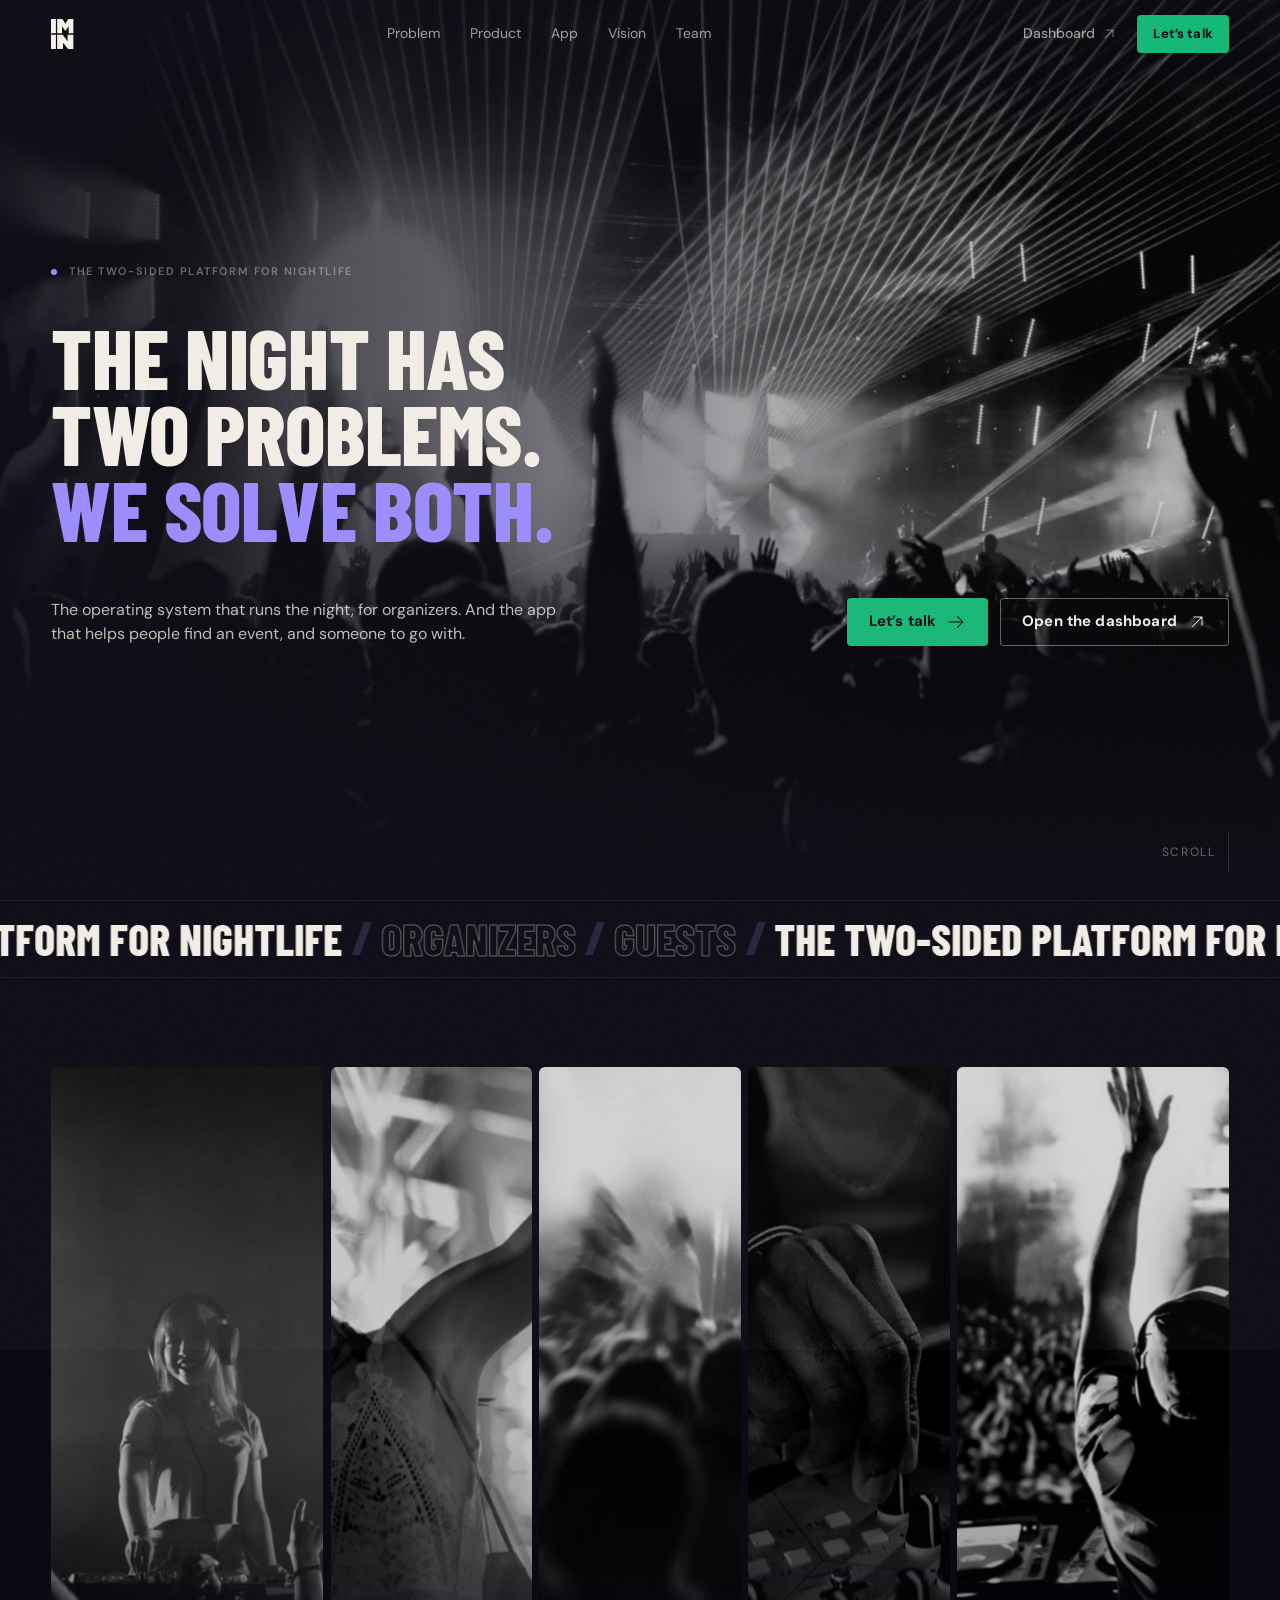
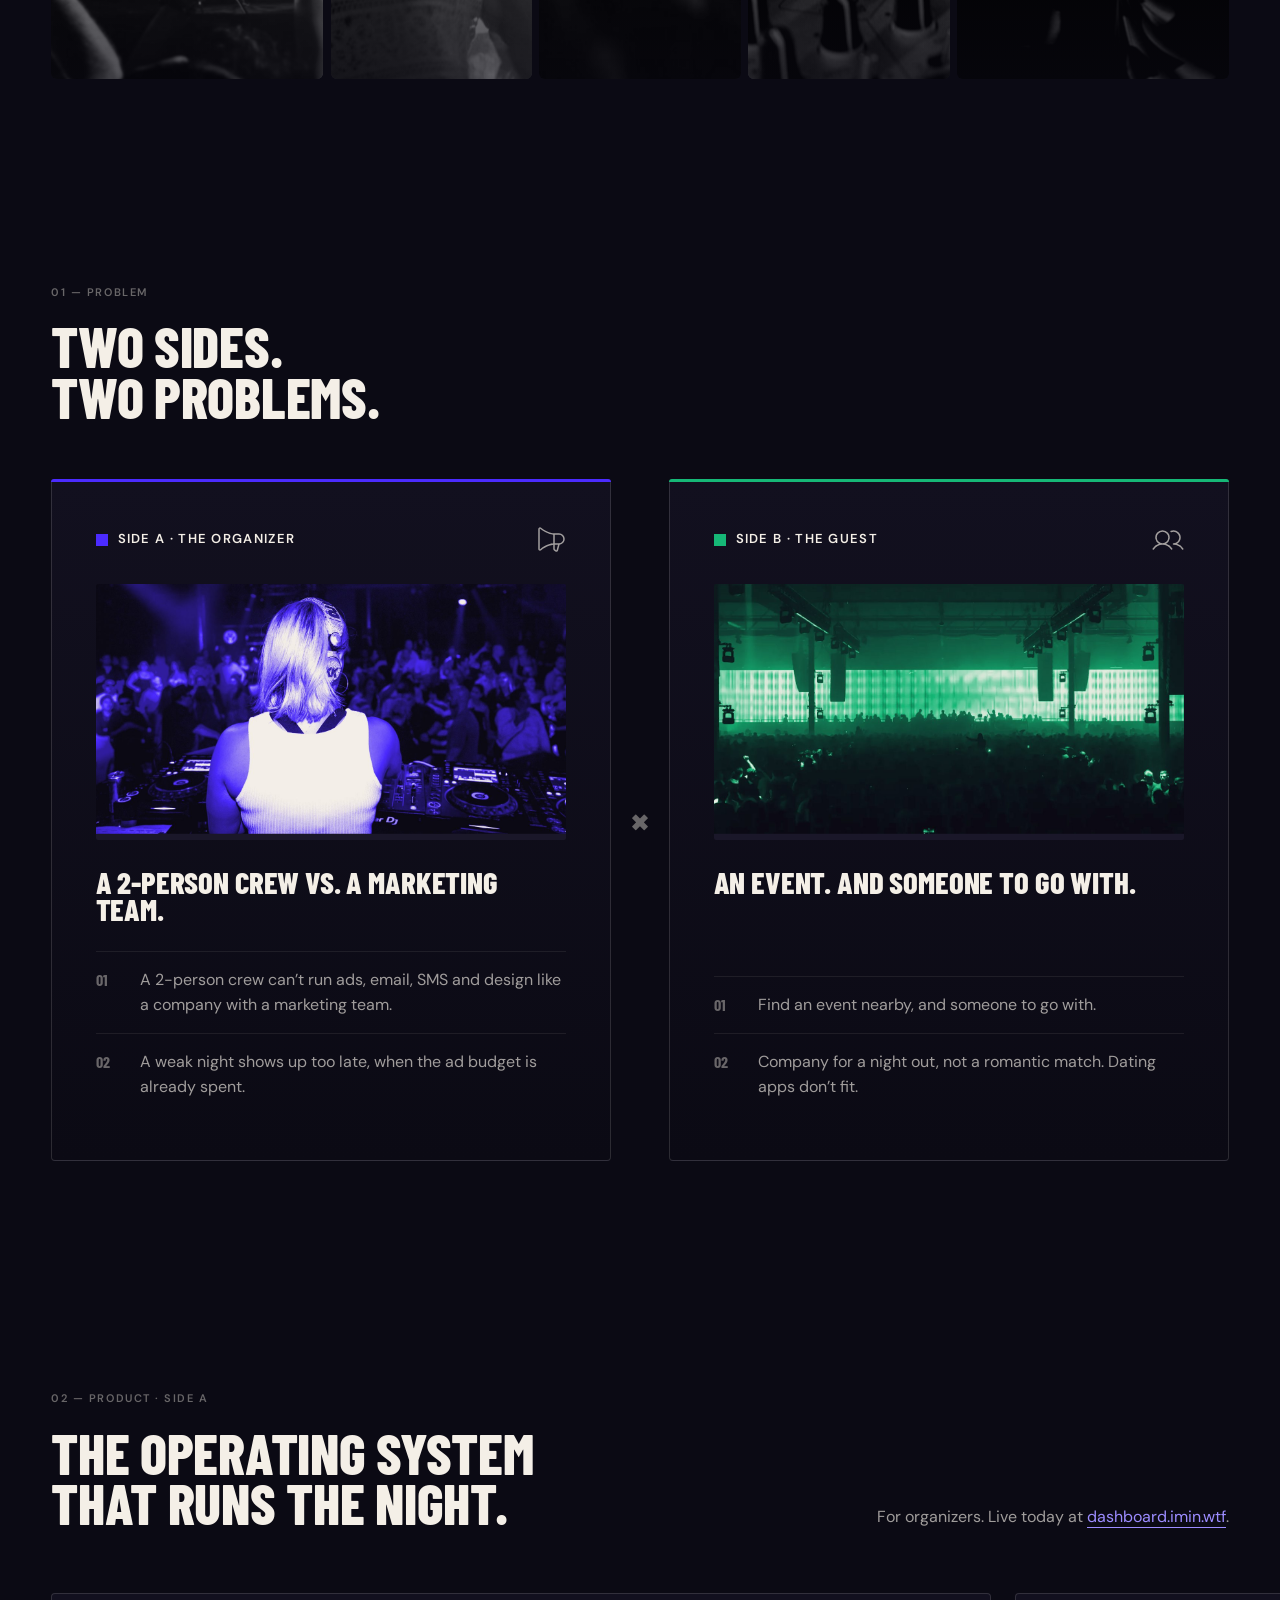
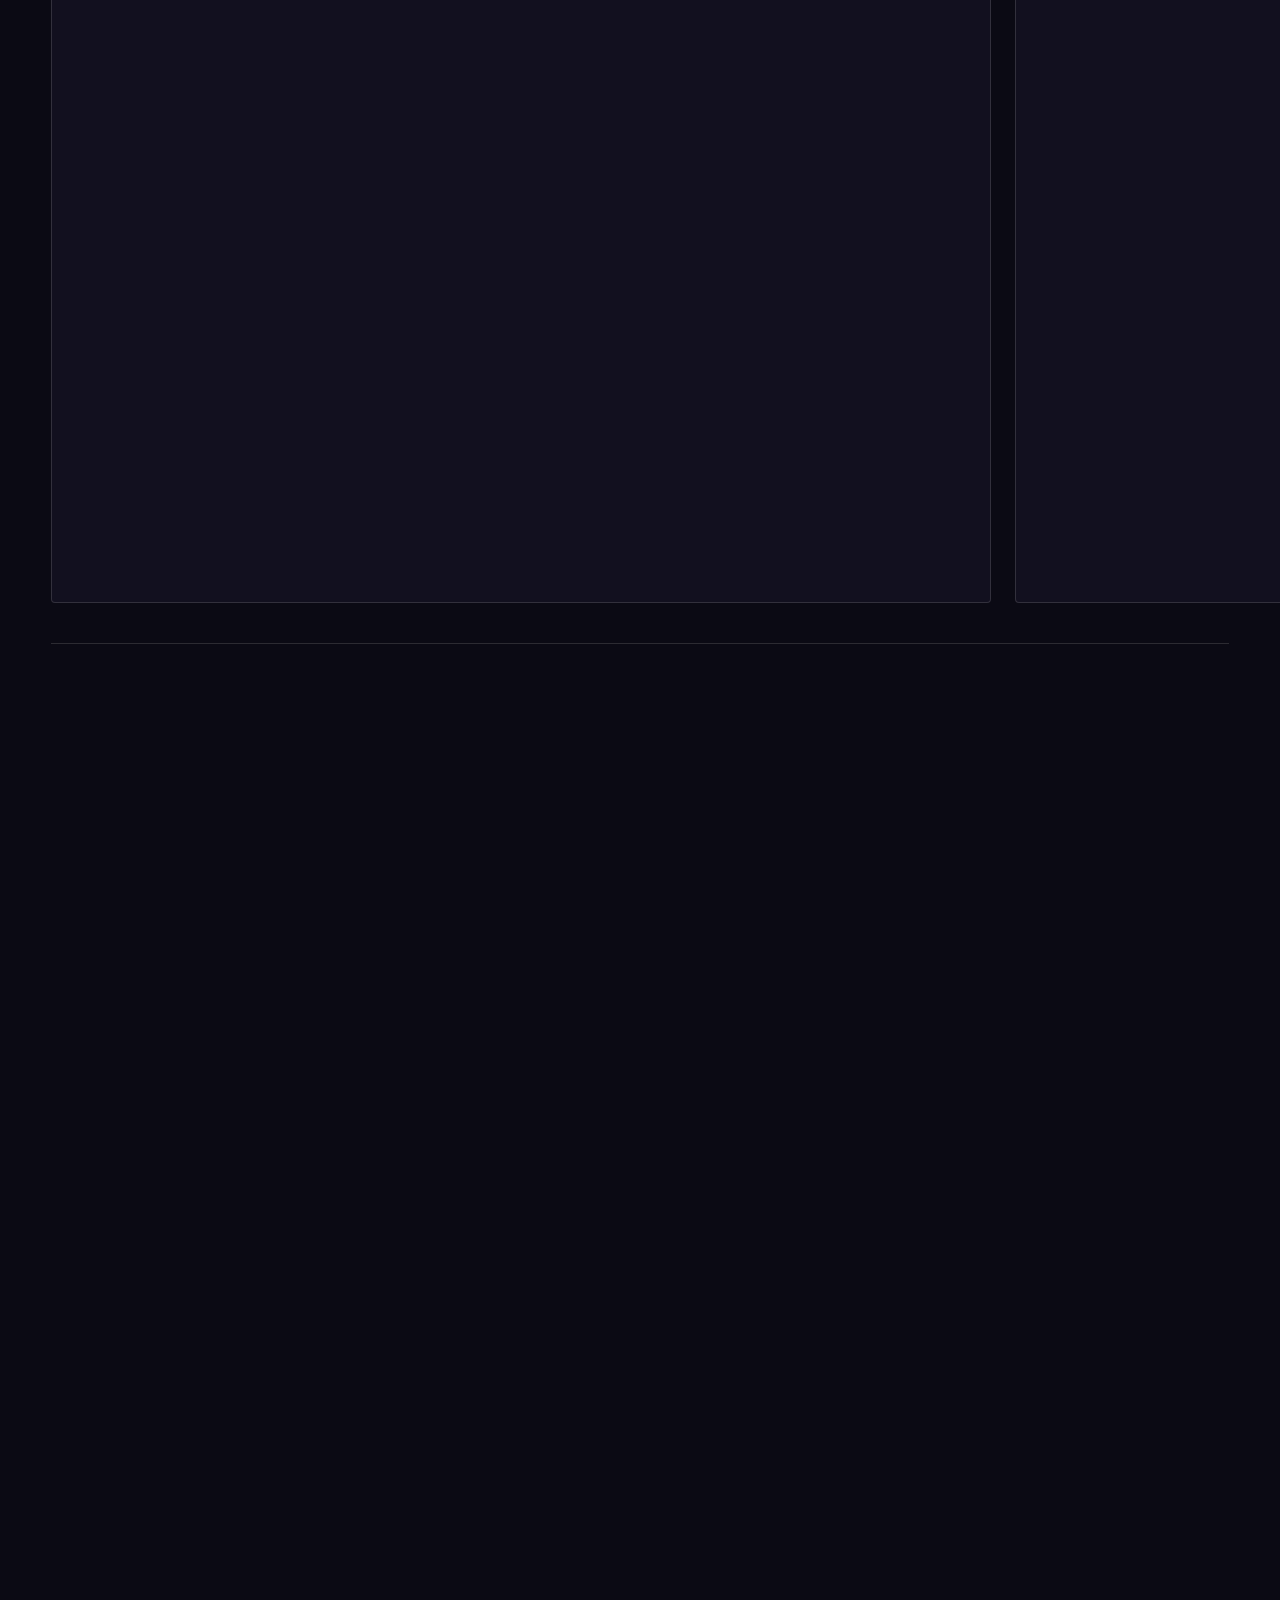
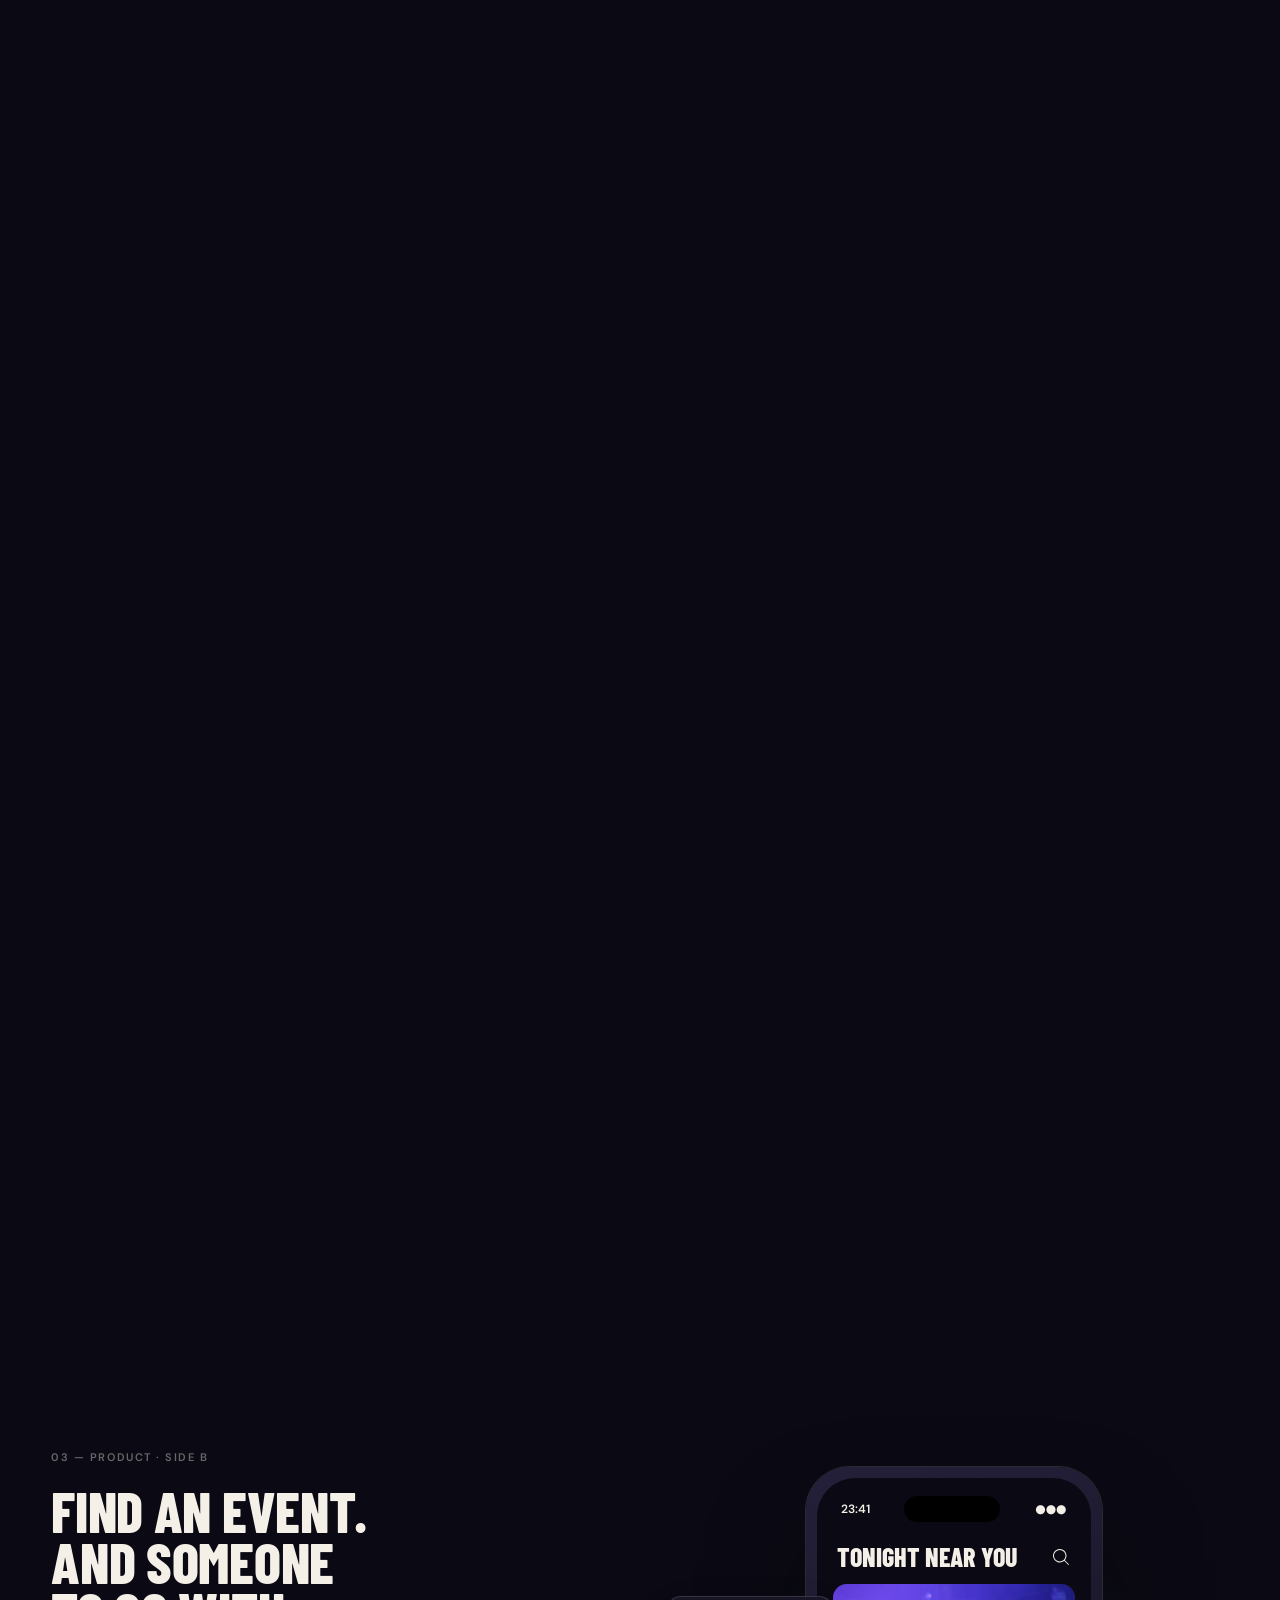
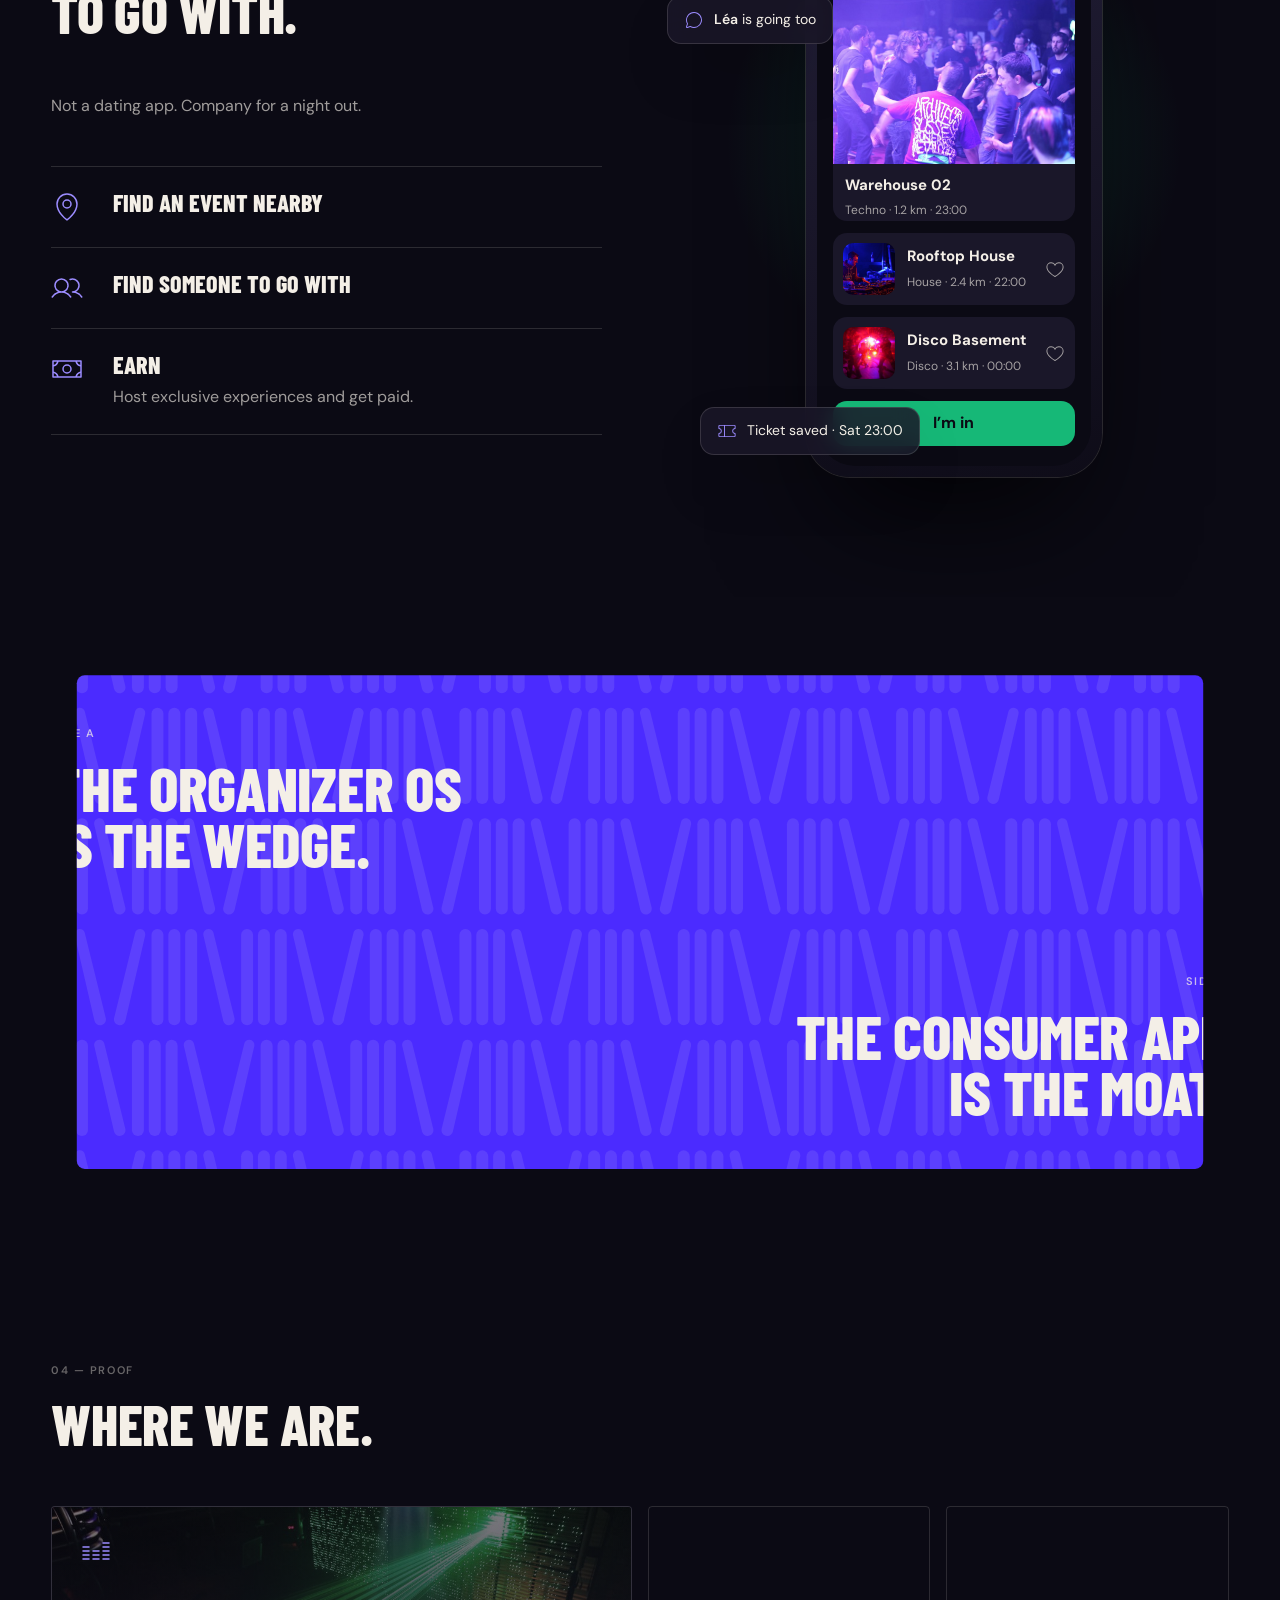
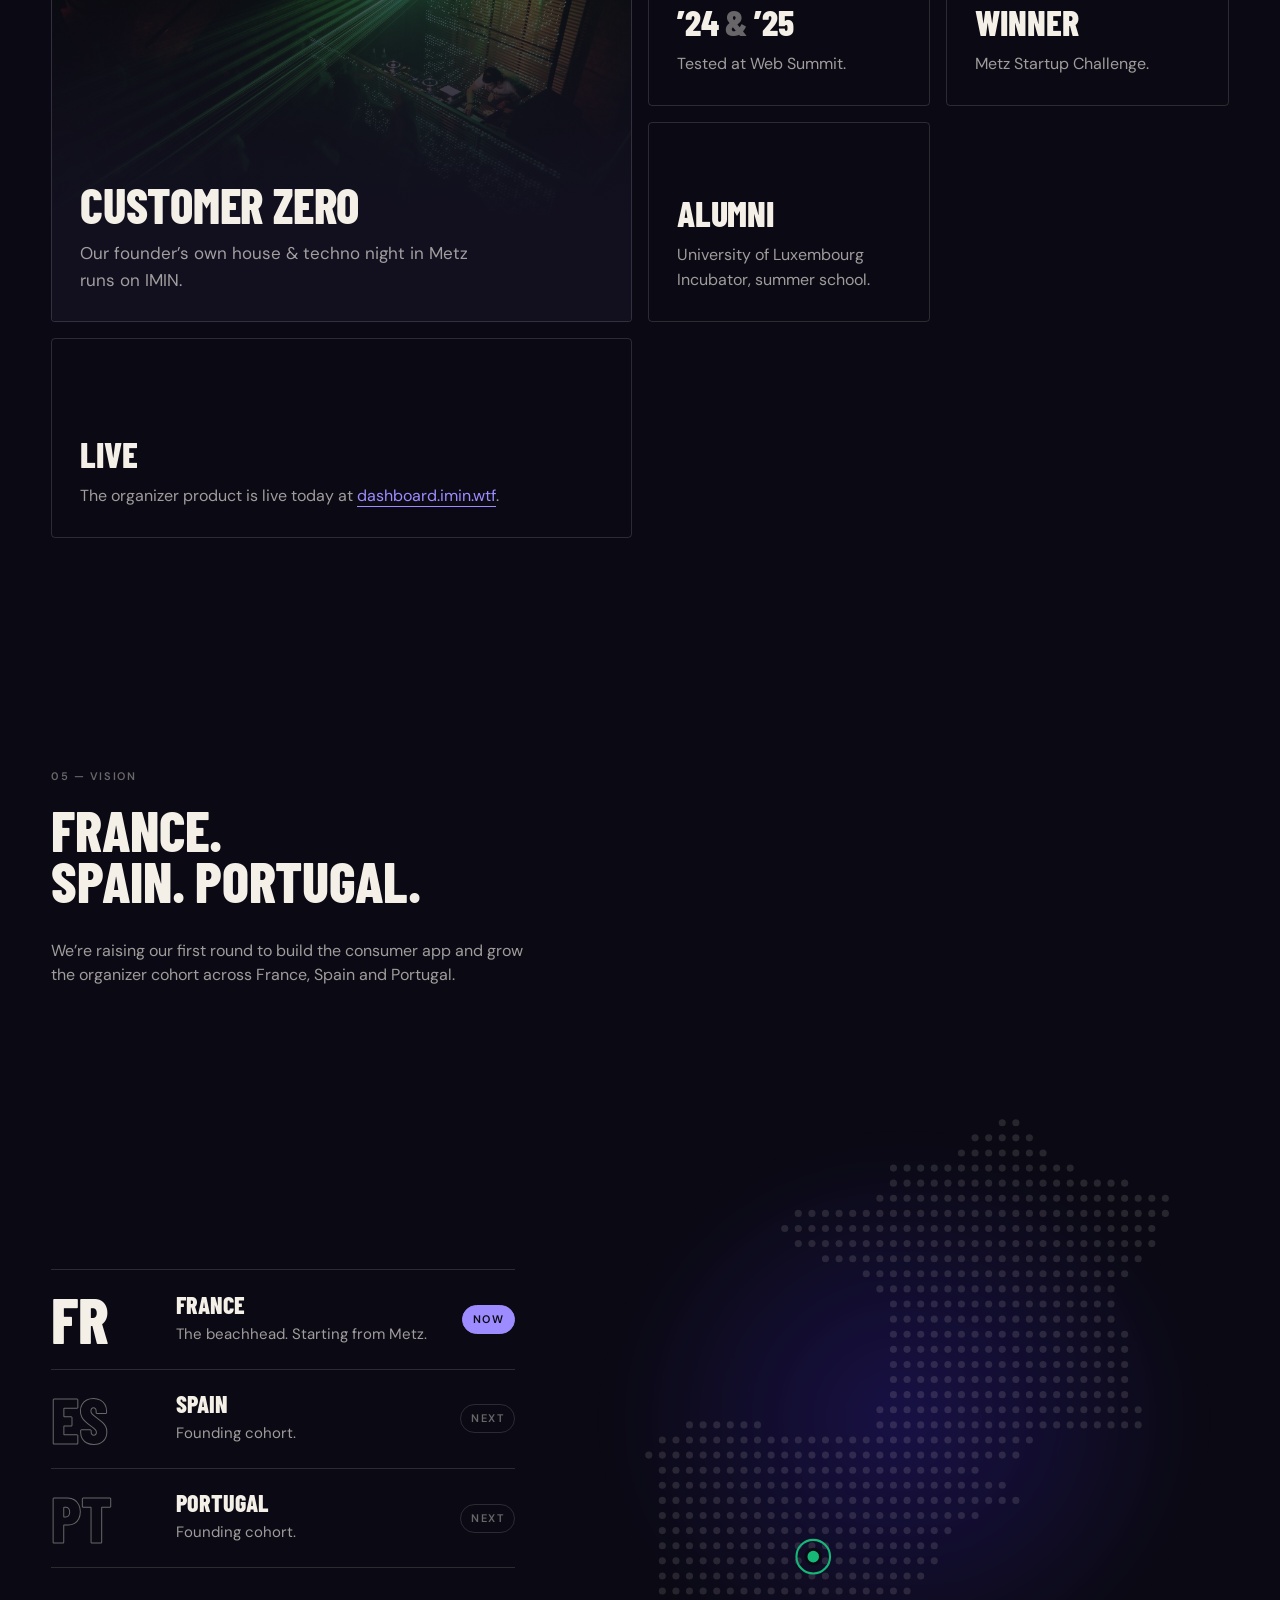
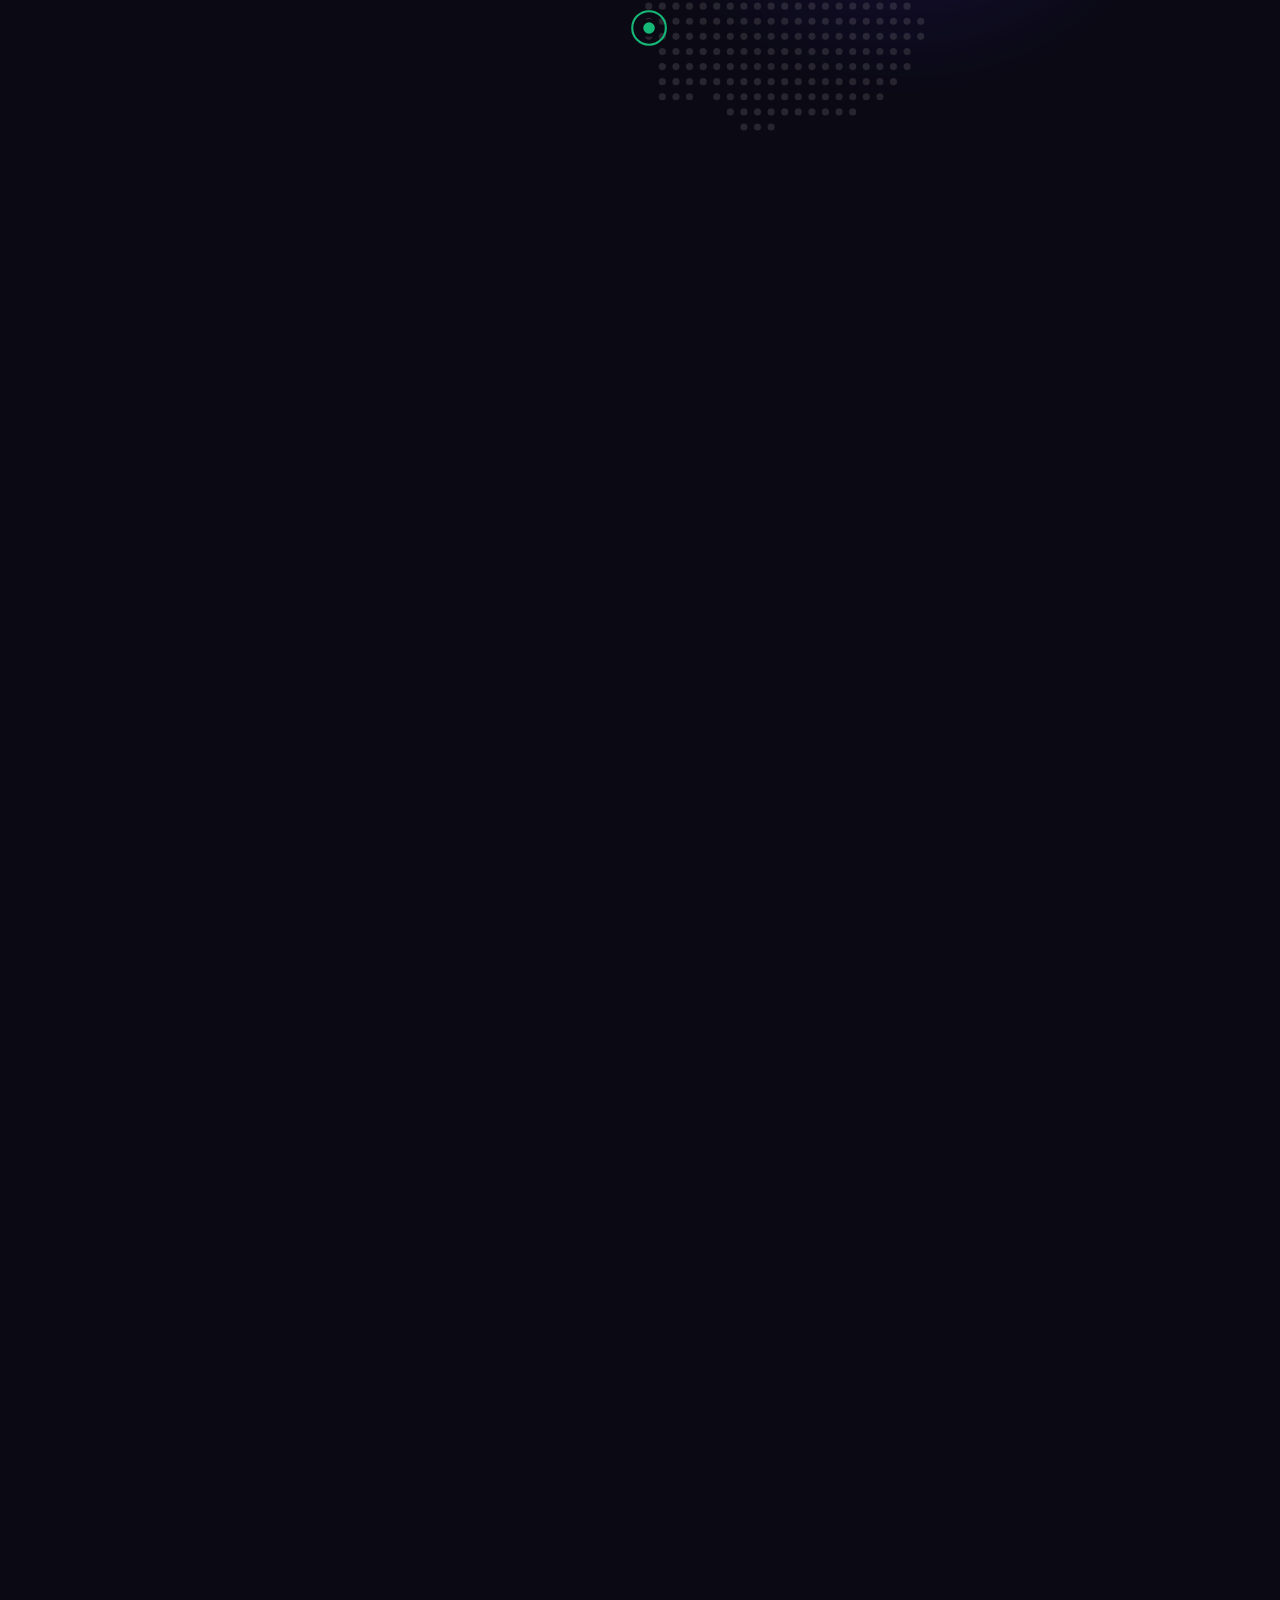
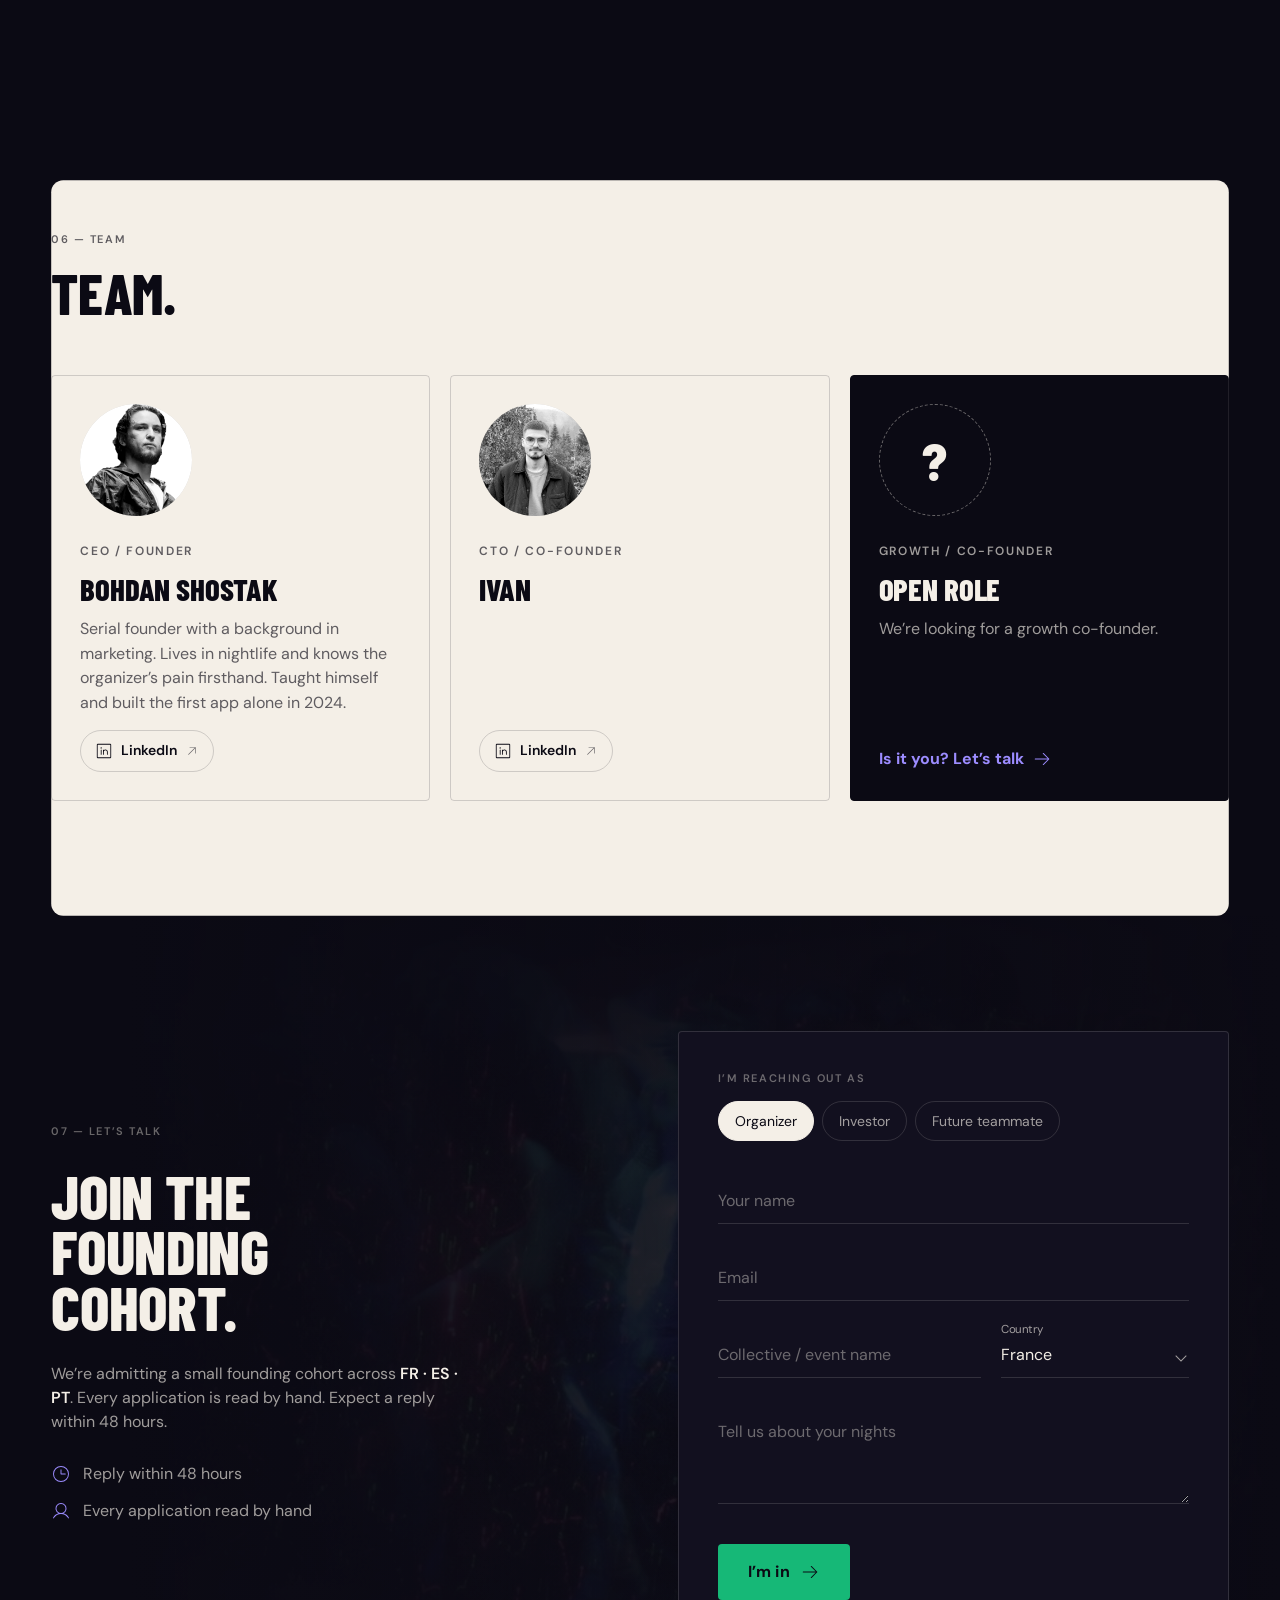
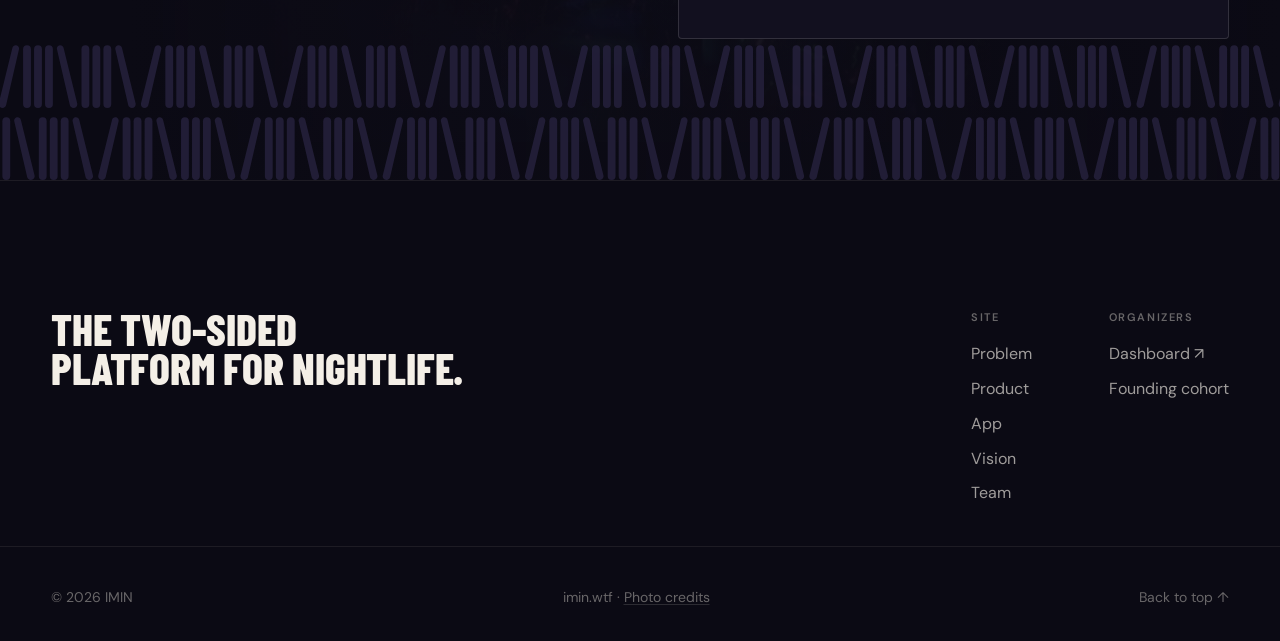
==== index.html @ da1f5ed6 "Footer: remove pattern strip and credits line; credits move to credits.html Co-Authored-By: Claude O" ====
<!doctype html>
<html lang="en" class="no-js">
<head>
  <meta charset="utf-8">
  <meta name="viewport" content="width=device-width, initial-scale=1, viewport-fit=cover">
  <title>IMIN — The two-sided platform for nightlife</title>
  <meta name="description" content="IMIN is the two-sided platform for nightlife: the operating system that runs the night for organizers, and the app that helps people find an event, and someone to go with.">
  <meta name="theme-color" content="#0B0A14">
  <meta property="og:type" content="website">
  <meta property="og:url" content="https://imin.wtf/">
  <meta property="og:title" content="IMIN — Two sides. One night.">
  <meta property="og:description" content="The operating system that runs the night for organizers. And the app that helps people find an event, and someone to go with.">
  <meta property="og:image" content="https://imin.wtf/assets/img/og.png">
  <meta name="twitter:card" content="summary_large_image">
  <link rel="icon" href="assets/img/favicon.svg" type="image/svg+xml">
  <link rel="preconnect" href="https://fonts.googleapis.com">
  <link rel="preconnect" href="https://fonts.gstatic.com" crossorigin>
  <link href="https://fonts.googleapis.com/css2?family=Barlow+Condensed:wght@700;800&family=DM+Sans:opsz,wght@9..40,400;9..40,500;9..40,600;9..40,700&display=swap" rel="stylesheet">
  <link rel="stylesheet" href="assets/css/style.css">
  <script>document.documentElement.classList.replace('no-js','js');</script>
</head>
<body>
<svg width="0" height="0" style="position:absolute" aria-hidden="true">
  <symbol id="i-arrow-right" viewBox="0 0 256 256"><path d="M220.24,132.24l-72,72a6,6,0,0,1-8.48-8.48L201.51,134H40a6,6,0,0,1,0-12H201.51L139.76,60.24a6,6,0,0,1,8.48-8.48l72,72A6,6,0,0,1,220.24,132.24Z"/></symbol>
  <symbol id="i-arrow-up-right" viewBox="0 0 256 256"><path d="M198,64V168a6,6,0,0,1-12,0V78.48L68.24,196.24a6,6,0,0,1-8.48-8.48L177.52,70H88a6,6,0,0,1,0-12H192A6,6,0,0,1,198,64Z"/></symbol>
  <symbol id="i-bell" viewBox="0 0 256 256"><path d="M220.07,176.94C214.41,167.2,206,139.73,206,104a78,78,0,1,0-156,0c0,35.74-8.42,63.2-14.08,72.94A14,14,0,0,0,48,198H90.48a38,38,0,0,0,75,0H208a14,14,0,0,0,12.06-21.06ZM128,218a26,26,0,0,1-25.29-20h50.58A26,26,0,0,1,128,218Zm81.71-33a1.9,1.9,0,0,1-1.7,1H48a1.9,1.9,0,0,1-1.7-1,2,2,0,0,1,0-2C53.87,170,62,139.69,62,104a66,66,0,1,1,132,0c0,35.68,8.14,65.95,15.71,79A2,2,0,0,1,209.71,185Z"/></symbol>
  <symbol id="i-chart-line-up" viewBox="0 0 256 256"><path d="M230,208a6,6,0,0,1-6,6H32a6,6,0,0,1-6-6V48a6,6,0,0,1,12,0V161.52l53.76-53.76a6,6,0,0,1,8.48,0L128,135.51,185.52,78H160a6,6,0,0,1,0-12h40a6,6,0,0,1,6,6v40a6,6,0,0,1-12,0V86.48l-61.76,61.76a6,6,0,0,1-8.48,0L96,120.49l-58,58V202H224A6,6,0,0,1,230,208Z"/></symbol>
  <symbol id="i-chat-circle" viewBox="0 0 256 256"><path d="M128,26A102,102,0,0,0,38.35,176.69L26.73,211.56a14,14,0,0,0,17.71,17.71l34.87-11.62A102,102,0,1,0,128,26Zm0,192a90,90,0,0,1-45.06-12.08,6.09,6.09,0,0,0-3-.81,6.2,6.2,0,0,0-1.9.31L40.65,217.88a2,2,0,0,1-2.53-2.53L50.58,178a6,6,0,0,0-.5-4.91A90,90,0,1,1,128,218Z"/></symbol>
  <symbol id="i-clock" viewBox="0 0 256 256"><path d="M128,26A102,102,0,1,0,230,128,102.12,102.12,0,0,0,128,26Zm0,192a90,90,0,1,1,90-90A90.1,90.1,0,0,1,128,218Zm62-90a6,6,0,0,1-6,6H128a6,6,0,0,1-6-6V72a6,6,0,0,1,12,0v50h50A6,6,0,0,1,190,128Z"/></symbol>
  <symbol id="i-download-simple" viewBox="0 0 256 256"><path d="M222,144v64a6,6,0,0,1-6,6H40a6,6,0,0,1-6-6V144a6,6,0,0,1,12,0v58H210V144a6,6,0,0,1,12,0Zm-98.24,4.24a6,6,0,0,0,8.48,0l40-40a6,6,0,0,0-8.48-8.48L134,129.51V32a6,6,0,0,0-12,0v97.51L92.24,99.76a6,6,0,0,0-8.48,8.48Z"/></symbol>
  <symbol id="i-envelope" viewBox="0 0 256 256"><path d="M224,50H32a6,6,0,0,0-6,6V192a14,14,0,0,0,14,14H216a14,14,0,0,0,14-14V56A6,6,0,0,0,224,50Zm-96,85.86L47.42,62H208.58ZM101.67,128,38,186.36V69.64Zm8.88,8.14L124,148.42a6,6,0,0,0,8.1,0l13.4-12.28L208.58,194H47.43ZM154.33,128,218,69.64V186.36Z"/></symbol>
  <symbol id="i-equalizer" viewBox="0 0 256 256"><path d="M78,96a6,6,0,0,1-6,6H24a6,6,0,0,1,0-12H72A6,6,0,0,1,78,96Zm-6,26H24a6,6,0,0,0,0,12H72a6,6,0,0,0,0-12Zm0,32H24a6,6,0,0,0,0,12H72a6,6,0,0,0,0-12Zm0,32H24a6,6,0,0,0,0,12H72a6,6,0,0,0,0-12Zm80-64H104a6,6,0,0,0,0,12h48a6,6,0,0,0,0-12Zm0,32H104a6,6,0,0,0,0,12h48a6,6,0,0,0,0-12Zm0,32H104a6,6,0,0,0,0,12h48a6,6,0,0,0,0-12Zm80-96H184a6,6,0,0,0,0,12h48a6,6,0,0,0,0-12ZM184,70h48a6,6,0,0,0,0-12H184a6,6,0,0,0,0,12Zm48,52H184a6,6,0,0,0,0,12h48a6,6,0,0,0,0-12Zm0,32H184a6,6,0,0,0,0,12h48a6,6,0,0,0,0-12Zm0,32H184a6,6,0,0,0,0,12h48a6,6,0,0,0,0-12Z"/></symbol>
  <symbol id="i-globe" viewBox="0 0 256 256"><path d="M128,26A102,102,0,1,0,230,128,102.12,102.12,0,0,0,128,26Zm81.57,64H169.19a132.58,132.58,0,0,0-25.73-50.67A90.29,90.29,0,0,1,209.57,90ZM218,128a89.7,89.7,0,0,1-3.83,26H171.81a155.43,155.43,0,0,0,0-52h42.36A89.7,89.7,0,0,1,218,128Zm-90,87.83a110,110,0,0,1-15.19-19.45A124.24,124.24,0,0,1,99.35,166h57.3a124.24,124.24,0,0,1-13.46,30.38A110,110,0,0,1,128,215.83ZM96.45,154a139.18,139.18,0,0,1,0-52h63.1a139.18,139.18,0,0,1,0,52ZM38,128a89.7,89.7,0,0,1,3.83-26H84.19a155.43,155.43,0,0,0,0,52H41.83A89.7,89.7,0,0,1,38,128Zm90-87.83a110,110,0,0,1,15.19,19.45A124.24,124.24,0,0,1,156.65,90H99.35a124.24,124.24,0,0,1,13.46-30.38A110,110,0,0,1,128,40.17Zm-15.46-.84A132.58,132.58,0,0,0,86.81,90H46.43A90.29,90.29,0,0,1,112.54,39.33ZM46.43,166H86.81a132.58,132.58,0,0,0,25.73,50.67A90.29,90.29,0,0,1,46.43,166Zm97,50.67A132.58,132.58,0,0,0,169.19,166h40.38A90.29,90.29,0,0,1,143.46,216.67Z"/></symbol>
  <symbol id="i-heart" viewBox="0 0 256 256"><path d="M178,42c-21,0-39.26,9.47-50,25.34C117.26,51.47,99,42,78,42a60.07,60.07,0,0,0-60,60c0,29.2,18.2,59.59,54.1,90.31a334.68,334.68,0,0,0,53.06,37,6,6,0,0,0,5.68,0,334.68,334.68,0,0,0,53.06-37C219.8,161.59,238,131.2,238,102A60.07,60.07,0,0,0,178,42ZM128,217.11C111.59,207.64,30,157.72,30,102A48.05,48.05,0,0,1,78,54c20.28,0,37.31,10.83,44.45,28.27a6,6,0,0,0,11.1,0C140.69,64.83,157.72,54,178,54a48.05,48.05,0,0,1,48,48C226,157.72,144.41,207.64,128,217.11Z"/></symbol>
  <symbol id="i-image" viewBox="0 0 256 256"><path d="M216,42H40A14,14,0,0,0,26,56V200a14,14,0,0,0,14,14H216a14,14,0,0,0,14-14V56A14,14,0,0,0,216,42ZM40,54H216a2,2,0,0,1,2,2V163.57L188.53,134.1a14,14,0,0,0-19.8,0l-21.42,21.42L101.9,110.1a14,14,0,0,0-19.8,0L38,154.2V56A2,2,0,0,1,40,54ZM38,200V171.17l52.58-52.58a2,2,0,0,1,2.84,0L176.83,202H40A2,2,0,0,1,38,200Zm178,2H193.8l-38-38,21.41-21.42a2,2,0,0,1,2.83,0l38,38V200A2,2,0,0,1,216,202ZM146,100a10,10,0,1,1,10,10A10,10,0,0,1,146,100Z"/></symbol>
  <symbol id="i-linkedin-logo" viewBox="0 0 256 256"><path d="M216,26H40A14,14,0,0,0,26,40V216a14,14,0,0,0,14,14H216a14,14,0,0,0,14-14V40A14,14,0,0,0,216,26Zm2,190a2,2,0,0,1-2,2H40a2,2,0,0,1-2-2V40a2,2,0,0,1,2-2H216a2,2,0,0,1,2,2ZM94,112v64a6,6,0,0,1-12,0V112a6,6,0,0,1,12,0Zm88,28v36a6,6,0,0,1-12,0V140a22,22,0,0,0-44,0v36a6,6,0,0,1-12,0V112a6,6,0,0,1,12,0v2.11A34,34,0,0,1,182,140ZM98,84A10,10,0,1,1,88,74,10,10,0,0,1,98,84Z"/></symbol>
  <symbol id="i-lightning" viewBox="0 0 256 256"><path d="M213.84,118.63a6,6,0,0,0-3.73-4.25L150.88,92.17l15-75a6,6,0,0,0-10.27-5.27l-112,120a6,6,0,0,0,2.28,9.71l59.23,22.21-15,75a6,6,0,0,0,3.14,6.52A6.07,6.07,0,0,0,96,246a6,6,0,0,0,4.39-1.91l112-120A6,6,0,0,0,213.84,118.63ZM106,220.46l11.85-59.28a6,6,0,0,0-3.77-6.8l-55.6-20.85,91.46-98L138.12,94.82a6,6,0,0,0,3.77,6.8l55.6,20.85Z"/></symbol>
  <symbol id="i-magnifying-glass" viewBox="0 0 256 256"><path d="M228.24,219.76l-51.38-51.38a86.15,86.15,0,1,0-8.48,8.48l51.38,51.38a6,6,0,0,0,8.48-8.48ZM38,112a74,74,0,1,1,74,74A74.09,74.09,0,0,1,38,112Z"/></symbol>
  <symbol id="i-map-pin" viewBox="0 0 256 256"><path d="M128,66a38,38,0,1,0,38,38A38,38,0,0,0,128,66Zm0,64a26,26,0,1,1,26-26A26,26,0,0,1,128,130Zm0-112a86.1,86.1,0,0,0-86,86c0,30.91,14.34,63.74,41.47,94.94a252.32,252.32,0,0,0,41.09,38,6,6,0,0,0,6.88,0,252.32,252.32,0,0,0,41.09-38c27.13-31.2,41.47-64,41.47-94.94A86.1,86.1,0,0,0,128,18Zm0,206.51C113,212.93,54,163.62,54,104a74,74,0,0,1,148,0C202,163.62,143,212.93,128,224.51Z"/></symbol>
  <symbol id="i-megaphone" viewBox="0 0 256 256"><path d="M246,120a46.05,46.05,0,0,0-46-46H160.15c-2.58-.15-54.1-3.57-103.15-44.71A14,14,0,0,0,34,40V200a13.85,13.85,0,0,0,8.07,12.68A14.16,14.16,0,0,0,48,214a13.9,13.9,0,0,0,9-3.3c40-33.52,81.57-42,97-44.07v34a14,14,0,0,0,6.23,11.65l11,7.33a14,14,0,0,0,21.32-8.17l12.13-45.71A46.07,46.07,0,0,0,246,120ZM49.29,201.52A2,2,0,0,1,46,200V40a1.9,1.9,0,0,1,1.15-1.8A2.08,2.08,0,0,1,48,38a1.91,1.91,0,0,1,1.26.48c44,36.92,89,45.19,104.71,47v69C138.29,156.33,93.3,164.61,49.29,201.52Zm131.64,7a2,2,0,0,1-3.05,1.18l-11-7.33a2,2,0,0,1-.89-1.67V166h26.2ZM200,154H166V86h34a34,34,0,1,1,0,68Z"/></symbol>
  <symbol id="i-money" viewBox="0 0 256 256"><path d="M128,166a38,38,0,1,0-38-38A38,38,0,0,0,128,166Zm0-64a26,26,0,1,1-26,26A26,26,0,0,1,128,102ZM240,58H16a6,6,0,0,0-6,6V192a6,6,0,0,0,6,6H240a6,6,0,0,0,6-6V64A6,6,0,0,0,240,58ZM22,108.82A54.73,54.73,0,0,0,60.82,70H195.18A54.73,54.73,0,0,0,234,108.82v38.36A54.73,54.73,0,0,0,195.18,186H60.82A54.73,54.73,0,0,0,22,147.18ZM234,96.29A42.8,42.8,0,0,1,207.71,70H234ZM48.29,70A42.8,42.8,0,0,1,22,96.29V70ZM22,159.71A42.8,42.8,0,0,1,48.29,186H22ZM207.71,186A42.8,42.8,0,0,1,234,159.71V186Z"/></symbol>
  <symbol id="i-sparkle" viewBox="0 0 256 256"><path d="M196.89,130.94,144.4,111.6,125.06,59.11a13.92,13.92,0,0,0-26.12,0L79.6,111.6,27.11,130.94a13.92,13.92,0,0,0,0,26.12L79.6,176.4l19.34,52.49a13.92,13.92,0,0,0,26.12,0L144.4,176.4l52.49-19.34a13.92,13.92,0,0,0,0-26.12Zm-4.15,14.86-55.08,20.3a6,6,0,0,0-3.56,3.56l-20.3,55.08a1.92,1.92,0,0,1-3.6,0L89.9,169.66a6,6,0,0,0-3.56-3.56L31.26,145.8a1.92,1.92,0,0,1,0-3.6l55.08-20.3a6,6,0,0,0,3.56-3.56l20.3-55.08a1.92,1.92,0,0,1,3.6,0l20.3,55.08a6,6,0,0,0,3.56,3.56l55.08,20.3a1.92,1.92,0,0,1,0,3.6ZM146,40a6,6,0,0,1,6-6h18V16a6,6,0,0,1,12,0V34h18a6,6,0,0,1,0,12H182V64a6,6,0,0,1-12,0V46H152A6,6,0,0,1,146,40ZM246,88a6,6,0,0,1-6,6H230v10a6,6,0,0,1-12,0V94H208a6,6,0,0,1,0-12h10V72a6,6,0,0,1,12,0V82h10A6,6,0,0,1,246,88Z"/></symbol>
  <symbol id="i-ticket" viewBox="0 0 256 256"><path d="M232,102a6,6,0,0,0,6-6V64a14,14,0,0,0-14-14H32A14,14,0,0,0,18,64V96a6,6,0,0,0,6,6,26,26,0,0,1,0,52,6,6,0,0,0-6,6v32a14,14,0,0,0,14,14H224a14,14,0,0,0,14-14V160a6,6,0,0,0-6-6,26,26,0,0,1,0-52ZM30,192V165.53a38,38,0,0,0,0-75.06V64a2,2,0,0,1,2-2H90V194H32A2,2,0,0,1,30,192Zm196-26.47V192a2,2,0,0,1-2,2H102V62H224a2,2,0,0,1,2,2V90.47a38,38,0,0,0,0,75.06Z"/></symbol>
  <symbol id="i-user" viewBox="0 0 256 256"><path d="M229.19,213c-15.81-27.32-40.63-46.49-69.47-54.62a70,70,0,1,0-63.44,0C67.44,166.5,42.62,185.67,26.81,213a6,6,0,1,0,10.38,6C56.4,185.81,90.34,166,128,166s71.6,19.81,90.81,53a6,6,0,1,0,10.38-6ZM70,96a58,58,0,1,1,58,58A58.07,58.07,0,0,1,70,96Z"/></symbol>
  <symbol id="i-users" viewBox="0 0 256 256"><path d="M112.6,158.43a58,58,0,1,0-57.2,0A93.83,93.83,0,0,0,5.21,196.72a6,6,0,0,0,10.05,6.56,82,82,0,0,1,137.48,0,6,6,0,0,0,10-6.56A93.83,93.83,0,0,0,112.6,158.43ZM38,108a46,46,0,1,1,46,46A46.06,46.06,0,0,1,38,108Zm211,97a6,6,0,0,1-8.3-1.74A81.8,81.8,0,0,0,172,166a6,6,0,0,1,0-12,46,46,0,1,0-17.08-88.73,6,6,0,1,1-4.46-11.14,58,58,0,0,1,50.14,104.3,93.83,93.83,0,0,1,50.19,38.29A6,6,0,0,1,249,205Z"/></symbol>
  <symbol id="i-users-three" viewBox="0 0 256 256"><path d="M243.6,148.8a6,6,0,0,1-8.4-1.2A53.58,53.58,0,0,0,192,126a6,6,0,0,1,0-12,26,26,0,1,0-25.18-32.5,6,6,0,0,1-11.62-3,38,38,0,1,1,59.91,39.63A65.69,65.69,0,0,1,244.8,140.4,6,6,0,0,1,243.6,148.8ZM189.19,213a6,6,0,0,1-2.19,8.2,5.9,5.9,0,0,1-3,.81,6,6,0,0,1-5.2-3,59,59,0,0,0-101.62,0,6,6,0,1,1-10.38-6A70.1,70.1,0,0,1,103,182.55a46,46,0,1,1,50.1,0A70.1,70.1,0,0,1,189.19,213ZM128,178a34,34,0,1,0-34-34A34,34,0,0,0,128,178ZM70,120a6,6,0,0,0-6-6A26,26,0,1,1,89.18,81.49a6,6,0,1,0,11.62-3,38,38,0,1,0-59.91,39.63A65.69,65.69,0,0,0,11.2,140.4a6,6,0,1,0,9.6,7.2A53.58,53.58,0,0,1,64,126,6,6,0,0,0,70,120Z"/></symbol>
</svg>

<svg width="0" height="0" style="position:absolute" aria-hidden="true">
  <symbol id="mark" viewBox="0 0 169.58 224.95">
    <path d="M0 0H36.86V107.29H0Z"/>
    <path class="mark-i" d="M0 117.67H36.86V224.95H0Z"/>
    <path d="M46.03 0H85.82L107.8 35.65L129.43 0H169.58V107.29H132.55V55.03L107.8 89.29L83.06 55.03V107.29H46.03Z"/>
    <path d="M46.03 117.67H87.9L124.59 167.16V117.67H169.58V224.95H128.22L90.32 178.23V224.95H46.03Z"/>
  </symbol>
</svg>

<!-- Preloader -->
<div class="loader" aria-hidden="true">
  <div class="loader__bar"></div>
  <div class="loader__meta">
    <span>Doors open</span>
    <span class="loader__count">00</span>
  </div>
</div>

<div class="grain" aria-hidden="true"></div>
<div class="cursor" aria-hidden="true"><span class="cursor__label"></span></div>
<div class="progress" aria-hidden="true"><span></span></div>

<a class="skip" href="#main">Skip to content</a>

<header class="header">
  <div class="header__inner">
    <a class="brand" href="#top" aria-label="IMIN — home">
      <svg class="mark" aria-hidden="true"><use href="#mark"/></svg>
    </a>
    <nav class="nav" aria-label="Main">
      <a href="#problem" data-nav>Problem</a>
      <a href="#product" data-nav>Product</a>
      <a href="#app" data-nav>App</a>
      <a href="#vision" data-nav>Vision</a>
      <a href="#team" data-nav>Team</a>
    </nav>
    <div class="header__cta">
      <a class="link-quiet hide-sm" href="https://dashboard.imin.wtf" target="_blank" rel="noopener">Dashboard<svg class="i"><use href="#i-arrow-up-right"/></svg></a>
      <a class="btn btn--door btn--sm" href="#apply"><span>Let’s talk</span></a>
      <button class="burger" aria-label="Open menu" aria-expanded="false" aria-controls="menu"><span></span><span></span></button>
    </div>
  </div>
</header>

<div class="menu" id="menu" aria-hidden="true">
  <nav class="menu__nav" aria-label="Mobile">
    <a href="#problem"><small>01</small>Problem</a>
    <a href="#product"><small>02</small>Product</a>
    <a href="#app"><small>03</small>App</a>
    <a href="#vision"><small>04</small>Vision</a>
    <a href="#team"><small>05</small>Team</a>
    <a href="#apply"><small>06</small>Let’s talk</a>
  </nav>
  <div class="menu__beat beat" data-beat data-rows="2"></div>
</div>

<main id="main">

  <!-- ============ HERO ============ -->
  <section class="hero" id="top">
    <div class="hero__media" aria-hidden="true">
      <div class="hero__photo"><img src="assets/img/photos/hero.jpg" srcset="assets/img/photos/hero-m.jpg 1000w, assets/img/photos/hero.jpg 2000w" sizes="100vw" alt="" fetchpriority="high"></div>
      <div class="hero__shade"></div>
      <div class="hero__dusk"></div>
    </div>

    <div class="wrap hero__inner">
      <p class="eyebrow hero__eyebrow"><span class="dot"></span>The two-sided platform for nightlife</p>
      <h1 class="display hero__title">
        <span class="line"><span>The night has</span></span>
        <span class="line"><span>two problems.</span></span>
        <span class="line"><span class="haze">We solve both.</span></span>
      </h1>
      <div class="hero__bottom">
        <p class="lead hero__lead">The operating system that runs the night, for organizers. And the app that helps people find an event, and someone to go with.</p>
        <div class="hero__actions">
          <a class="btn btn--door" href="#apply"><span>Let’s talk</span><svg class="i"><use href="#i-arrow-right"/></svg></a>
          <a class="btn btn--ghost" href="https://dashboard.imin.wtf" target="_blank" rel="noopener"><span>Open the dashboard</span><svg class="i"><use href="#i-arrow-up-right"/></svg></a>
        </div>
      </div>
    </div>

    <div class="hero__foot wrap">
      <span class="scroll-hint" aria-hidden="true"><span>Scroll</span><i></i></span>
    </div>
  </section>

  <!-- ============ MARQUEE ============ -->
  <div class="marquee" aria-hidden="true">
    <div class="marquee__track">
      <span>Organizers</span><b></b><span>Guests</span><b></b><span class="door-word">The two-sided platform for nightlife</span><b></b>
      <span>Organizers</span><b></b><span>Guests</span><b></b><span class="door-word">The two-sided platform for nightlife</span><b></b>
    </div>
  </div>

  <!-- ============ THE NIGHT (photo collage) ============ -->
  <section class="night" aria-label="Nightlife">
    <div class="night__grid">
      <figure class="ph ph--1"><img src="assets/img/photos/night-1.jpg" alt="A DJ smiling behind the decks, hands up in the crowd"></figure>
      <figure class="ph ph--2"><img src="assets/img/photos/night-2.jpg" alt="A woman dancing under the lights"></figure>
      <figure class="ph ph--3"><img src="assets/img/photos/night-3.jpg" alt="A crowd in front of a lit stage"></figure>
      <figure class="ph ph--4"><img src="assets/img/photos/night-4.jpg" alt="A hand on a DJ controller"></figure>
      <figure class="ph ph--5"><img src="assets/img/photos/night-5.jpg" alt="A DJ raising a hand to a packed festival crowd"></figure>
    </div>
  </section>

  <!-- ============ PROBLEM ============ -->
  <section class="problem" id="problem" aria-labelledby="problem-title">
    <div class="wrap">
      <div class="sec-head">
        <span class="sec-num">01 — Problem</span>
        <h2 class="display sec-title" id="problem-title" data-split>Two sides.<br>Two problems.</h2>
      </div>

      <div class="sides">
        <article class="side side--a" data-tilt>
          <div class="side__top">
            <span class="side__tag"><i class="sq sq--ultra"></i>Side A · The organizer</span>
            <svg class="i i--lg"><use href="#i-megaphone"/></svg>
          </div>
          <figure class="side__photo"><img src="assets/img/photos/organizer.jpg" alt="A DJ playing to a packed club"></figure>
          <h3 class="display side__title">A 2-person crew vs. a marketing team.</h3>
          <ul class="side__list">
            <li><span>01</span>A 2-person crew can’t run ads, email, SMS and design like a company with a marketing team.</li>
            <li><span>02</span>A weak night shows up too late, when the ad budget is already spent.</li>
          </ul>
        </article>

        <div class="sides__vs" aria-hidden="true"><span>×</span></div>

        <article class="side side--b" data-tilt>
          <div class="side__top">
            <span class="side__tag"><i class="sq sq--door"></i>Side B · The guest</span>
            <svg class="i i--lg"><use href="#i-users"/></svg>
          </div>
          <figure class="side__photo"><img src="assets/img/photos/guests.jpg" alt="A crowd in front of a glowing stage"></figure>
          <h3 class="display side__title">An event. And someone to go with.</h3>
          <ul class="side__list">
            <li><span>01</span>Find an event nearby, and someone to go with.</li>
            <li><span>02</span>Company for a night out, not a romantic match. Dating apps don’t fit.</li>
          </ul>
        </article>
      </div>
    </div>
  </section>

  <!-- ============ PRODUCT: ORGANIZER OS ============ -->
  <section class="product" id="product" aria-labelledby="product-title">
    <div class="wrap product__intro">
      <div class="sec-head">
        <span class="sec-num">02 — Product · Side A</span>
        <h2 class="display sec-title" id="product-title" data-split>The operating system<br>that runs the night.</h2>
      </div>
      <p class="lead product__lead" data-reveal>For organizers. Live today at <a class="haze-link" href="https://dashboard.imin.wtf" target="_blank" rel="noopener">dashboard.imin.wtf</a>.</p>
    </div>

    <div class="hscroll">
      <div class="hscroll__track">

        <!-- 01 Forecast -->
        <article class="feat">
          <div class="feat__copy">
            <span class="feat__num">01</span>
            <span class="feat__icon"><svg class="i i--lg"><use href="#i-chart-line-up"/></svg></span>
            <h3 class="display feat__title">Forecast</h3>
            <p>IMIN flags a weak night about two weeks out, so you can act before the ad budget is spent.</p>
          </div>
          <div class="feat__visual card fc">
            <div class="fc__top">
              <div class="fc__name">
                <span>Warehouse 02 · Sat 23:00</span>
                <b>Ticket pace</b>
              </div>
              <span class="fc__status"><i></i>At risk · 14 days out</span>
            </div>
            <div class="fc__kpis">
              <div class="fc__kpi"><span>Sold</span><b class="display" data-count="238">238</b></div>
              <div class="fc__kpi"><span>Target today</span><b class="display">289</b></div>
              <div class="fc__kpi fc__kpi--proj"><span>Projected</span><b class="display"><span data-count="412">412</span><small>/600</small></b></div>
            </div>
            <div class="fc__plot">
              <svg class="fc__chart" viewBox="0 0 560 260" role="img" aria-label="Ticket sales against target pace: 238 sold with 14 days to go, projected 412 of 600"></svg>
              <div class="fc__tip" aria-hidden="true"></div>
            </div>
            <div class="fc__legend">
              <span><i class="fc__sw fc__sw--target"></i>Target pace</span>
              <span><i class="fc__sw fc__sw--actual"></i>Sold</span>
              <span><i class="fc__sw fc__sw--proj"></i>Projected</span>
            </div>
            <div class="fc__actions">
              <div class="fc__action"><svg class="i"><use href="#i-globe"/></svg><div><b>Boost Meta Ads</b><span>Lookalike of past buyers</span></div><em>+60</em></div>
              <div class="fc__action"><svg class="i"><use href="#i-chat-circle"/></svg><div><b>SMS drop</b><span>To last night’s buyers</span></div><em>+35</em></div>
            </div>
            <span class="demo-note">Illustrative data</span>
          </div>
        </article>

        <!-- 02 Dashboard -->
        <article class="feat">
          <div class="feat__copy">
            <span class="feat__num">02</span>
            <span class="feat__icon"><svg class="i i--lg"><use href="#i-ticket"/></svg></span>
            <h3 class="display feat__title">Live dashboard</h3>
            <p>A live event overview: tickets sold, revenue and cycle metrics.</p>
          </div>
          <div class="feat__visual card">
            <div class="card__head"><span>Event overview</span><span class="badge"><span class="live"></span>Live</span></div>
            <div class="stats">
              <div class="stat"><span class="stat__label">Tickets sold</span><span class="stat__val display"><span data-count="412">0</span><small>/600</small></span></div>
              <div class="stat"><span class="stat__label">Revenue</span><span class="stat__val display">€<span data-count="6180" data-sep>0</span></span></div>
              <div class="stat"><span class="stat__label">Sell-through</span><span class="stat__val display"><span data-count="69">0</span>%</span></div>
            </div>
            <div class="bars" aria-hidden="true">
              <span style="--h:.32"></span><span style="--h:.45"></span><span style="--h:.38"></span><span style="--h:.56"></span><span style="--h:.5"></span><span style="--h:.64"></span><span style="--h:.6"></span><span style="--h:.72"></span><span style="--h:.68"></span><span style="--h:.84"></span><span style="--h:.78"></span><span class="is-door" style="--h:.95"></span>
            </div>
            <div class="card__row"><span>Early bird</span><span>Sold out</span></div>
            <div class="card__row"><span>Tier 2</span><span>212 / 300</span></div>
            <span class="demo-note">Illustrative data</span>
          </div>
        </article>

        <!-- 03 Marketing -->
        <article class="feat">
          <div class="feat__copy">
            <span class="feat__num">03</span>
            <span class="feat__icon"><svg class="i i--lg"><use href="#i-megaphone"/></svg></span>
            <h3 class="display feat__title">Marketing</h3>
            <p>Meta Ads, email, SMS and AI posters — built from your own buyer data and launched from the same place you sell tickets.</p>
          </div>
          <div class="feat__visual card channels">
            <div class="card__head"><span>Campaign</span><span class="badge">Ready</span></div>
            <div class="channel"><svg class="i i--lg"><use href="#i-globe"/></svg><div><b>Meta Ads</b><span>From your buyer data</span></div><i class="toggle on"></i></div>
            <div class="channel"><svg class="i i--lg"><use href="#i-envelope"/></svg><div><b>Email</b><span>From your buyer data</span></div><i class="toggle on"></i></div>
            <div class="channel"><svg class="i i--lg"><use href="#i-chat-circle"/></svg><div><b>SMS</b><span>From your buyer data</span></div><i class="toggle on"></i></div>
            <div class="channel"><svg class="i i--lg"><use href="#i-image"/></svg><div><b>AI poster</b><span>3 export-ready variants</span></div><i class="toggle on"></i></div>
            <span class="demo-note">Illustrative data</span>
          </div>
        </article>

        <!-- 04 Poster Studio -->
        <article class="feat feat--wide">
          <div class="feat__copy">
            <span class="feat__num">04</span>
            <span class="feat__icon"><svg class="i i--lg"><use href="#i-sparkle"/></svg></span>
            <h3 class="display feat__title">Poster Studio</h3>
            <p>Describe the night, pick a vibe matched to the genre, and get three on-brand, export-ready variants.</p>
          </div>
          <div class="feat__visual studio">
            <div class="studio__prompt">
              <svg class="i"><use href="#i-sparkle"/></svg>
              <span class="studio__typed" data-typed="Warehouse techno. Doors at midnight. Strobes, no phones."></span><i class="caret"></i>
            </div>
            <div class="studio__vibes" role="group" aria-label="Choose a vibe">
              <button class="vibe is-active" data-vibe="techno">Techno</button>
              <button class="vibe" data-vibe="house">House</button>
              <button class="vibe" data-vibe="disco">Disco</button>
              <button class="vibe" data-vibe="hiphop">Hip-hop</button>
            </div>
            <div class="posters" data-vibe-current="techno">
              <div class="poster poster--1"><img class="poster__img" src="assets/img/photos/crowd.jpg" alt="" loading="lazy"><div class="poster__beat"></div><span class="poster__date">SAT · 23:00</span><b class="poster__title">Warehouse<br>02</b><span class="poster__foot">IMIN presents</span></div>
              <div class="poster poster--2"><img class="poster__img" src="assets/img/photos/dj.jpg" alt="" loading="lazy"><div class="poster__beat"></div><span class="poster__date">SAT · 23:00</span><b class="poster__title">Doors at<br>midnight</b><span class="poster__foot">Metz · FR</span></div>
              <div class="poster poster--3"><img class="poster__img" src="assets/img/photos/lights.jpg" alt="" loading="lazy"><div class="poster__beat"></div><span class="poster__date">SAT · 23:00</span><b class="poster__title">No<br>phones</b><span class="poster__foot">Strobes only</span></div>
            </div>
          </div>
        </article>

        <!-- 05 Audience -->
        <article class="feat feat--ultra">
          <div class="feat__copy">
            <span class="feat__num">05</span>
            <span class="feat__icon"><svg class="i i--lg"><use href="#i-users-three"/></svg></span>
            <h3 class="display feat__title">Your audience</h3>
            <p>Every ticket buyer is added to your email, Meta Ads and SMS audiences automatically. Export the list any time.</p>
          </div>
          <div class="feat__visual owner">
            <p class="display owner__big">Your fans’ data belongs to you.<br><span>Not to us.</span></p>
            <a class="btn btn--paper" href="https://dashboard.imin.wtf" target="_blank" rel="noopener"><span>Open the dashboard</span><svg class="i"><use href="#i-arrow-up-right"/></svg></a>
          </div>
        </article>

      </div>
      <div class="hscroll__progress" aria-hidden="true"><span></span></div>
    </div>
  </section>

  <!-- ============ APP: SIDE B ============ -->
  <section class="app" id="app" aria-labelledby="app-title">
    <div class="wrap app__grid">
      <div class="app__copy">
        <div class="sec-head">
          <span class="sec-num">03 — Product · Side B</span>
          <h2 class="display sec-title" id="app-title" data-split>Find an event.<br>And someone<br>to go with.</h2>
        </div>
        <p class="lead" data-reveal>Not a dating app. Company for a night out.</p>

        <ol class="app__list">
          <li data-reveal>
            <svg class="i i--lg"><use href="#i-map-pin"/></svg>
            <div><h3>Find an event nearby</h3></div>
          </li>
          <li data-reveal>
            <svg class="i i--lg"><use href="#i-users"/></svg>
            <div><h3>Find someone to go with</h3></div>
          </li>
          <li data-reveal>
            <svg class="i i--lg"><use href="#i-money"/></svg>
            <div><h3>Earn</h3><p>Host exclusive experiences and get paid.</p></div>
          </li>
        </ol>
      </div>

      <div class="app__stage" aria-hidden="true">
        <div class="app__halo"></div>
        <div class="phone" data-depth="0.25">
          <div class="phone__screen">
            <div class="phone__status"><span>23:41</span><span class="phone__notch"></span><span>●●●</span></div>
            <div class="phone__head">
              <span class="phone__hello">Tonight near you</span>
              <svg class="i"><use href="#i-magnifying-glass"/></svg>
            </div>
            <div class="ev ev--hero">
              <div class="ev__art"><img src="assets/img/photos/dancefloor.jpg" alt="" loading="lazy"></div>
              <div class="ev__meta"><b>Warehouse 02</b><span>Techno · 1.2 km · 23:00</span></div>
              <div class="ev__going"><i></i><i></i><i></i><span>+18 going</span></div>
            </div>
            <div class="ev">
              <div class="ev__thumb"><img src="assets/img/photos/dj.jpg" alt="" loading="lazy"></div>
              <div class="ev__meta"><b>Rooftop House</b><span>House · 2.4 km · 22:00</span></div>
              <svg class="i"><use href="#i-heart"/></svg>
            </div>
            <div class="ev">
              <div class="ev__thumb"><img src="assets/img/photos/lights.jpg" alt="" loading="lazy"></div>
              <div class="ev__meta"><b>Disco Basement</b><span>Disco · 3.1 km · 00:00</span></div>
              <svg class="i"><use href="#i-heart"/></svg>
            </div>
            <div class="phone__cta">I’m in</div>
          </div>
        </div>
        <div class="float float--1" data-depth="0.6"><svg class="i"><use href="#i-chat-circle"/></svg><span><b>Léa</b> is going too</span></div>
        <div class="float float--3" data-depth="0.45"><svg class="i"><use href="#i-ticket"/></svg><span>Ticket saved · Sat 23:00</span></div>
      </div>
    </div>
  </section>

  <!-- ============ WEDGE / MOAT (ultra block) ============ -->
  <section class="wedge" aria-labelledby="wedge-title">
    <div class="wedge__beat beat" data-beat data-rows="6" data-tone="ultra" aria-hidden="true"></div>
    <div class="wrap">
      <h2 class="visually-hidden" id="wedge-title">Strategy</h2>
      <div class="wedge__row">
        <span class="label">Side A</span>
        <p class="display wedge__line" data-split>The organizer OS<br>is the wedge.</p>
      </div>
      <div class="wedge__row wedge__row--r">
        <span class="label">Side B</span>
        <p class="display wedge__line" data-split>The consumer app<br>is the moat.</p>
      </div>
    </div>
  </section>

  <!-- ============ PROOF ============ -->
  <section class="proof" aria-labelledby="proof-title">
    <div class="wrap">
      <div class="sec-head">
        <span class="sec-num">04 — Proof</span>
        <h2 class="display sec-title" id="proof-title" data-split>Where we are.</h2>
      </div>
      <div class="proof__grid">
        <div class="tile tile--big" data-reveal>
          <img class="tile__photo" src="assets/img/photos/metz.jpg" alt="A house and techno night" loading="lazy">
          <svg class="i i--lg"><use href="#i-equalizer"/></svg>
          <span class="tile__k display">Customer zero</span>
          <p>Our founder’s own house &amp; techno night in Metz runs on IMIN.</p>
        </div>
        <div class="tile" data-reveal>
          <span class="tile__k display">’24 <i>&amp;</i> ’25</span>
          <p>Tested at Web Summit.</p>
        </div>
        <div class="tile" data-reveal>
          <span class="tile__k display">Winner</span>
          <p>Metz Startup Challenge.</p>
        </div>
        <div class="tile" data-reveal>
          <span class="tile__k display">Alumni</span>
          <p>University of Luxembourg Incubator, summer school.</p>
        </div>
        <div class="tile tile--live" data-reveal>
          <span class="tile__k display">Live</span>
          <p>The organizer product is live today at <a class="haze-link" href="https://dashboard.imin.wtf" target="_blank" rel="noopener">dashboard.imin.wtf</a>.</p>
        </div>
      </div>
    </div>
  </section>

  <!-- ============ VISION ============ -->
  <section class="vision" id="vision" aria-labelledby="vision-title">
    <div class="wrap">
      <div class="sec-head">
        <span class="sec-num">05 — Vision</span>
        <h2 class="display sec-title" id="vision-title" data-split>France.<br>Spain. Portugal.</h2>
      </div>
      <p class="lead vision__lead" data-reveal>We’re raising our first round to build the consumer app and grow the organizer cohort across France, Spain and Portugal.</p>

      <div class="expand">
        <ol class="expand__steps">
          <li class="xstep is-active" data-step="0">
            <span class="xstep__code display">FR</span>
            <div class="xstep__body">
              <h3>France</h3>
              <p>The beachhead. Starting from Metz.</p>
            </div>
            <span class="xstep__tag">Now</span>
            <i class="xstep__bar"><b></b></i>
          </li>
          <li class="xstep" data-step="1">
            <span class="xstep__code display">ES</span>
            <div class="xstep__body">
              <h3>Spain</h3>
              <p>Founding cohort.</p>
            </div>
            <span class="xstep__tag">Next</span>
            <i class="xstep__bar"><b></b></i>
          </li>
          <li class="xstep" data-step="2">
            <span class="xstep__code display">PT</span>
            <div class="xstep__body">
              <h3>Portugal</h3>
              <p>Founding cohort.</p>
            </div>
            <span class="xstep__tag">Next</span>
            <i class="xstep__bar"><b></b></i>
          </li>
        </ol>
        <div class="expand__map">
          <svg class="xmap" role="img" aria-label="Map of France, Spain and Portugal with a route from Metz to Spain and Portugal"></svg>
        </div>
      </div>
    </div>
  </section>

  <!-- ============ TEAM (paper) ============ -->
  <section class="team paper" id="team" aria-labelledby="team-title">
    <div class="wrap">
      <div class="sec-head">
        <span class="sec-num">06 — Team</span>
        <h2 class="display sec-title" id="team-title" data-split>Team.</h2>
      </div>
      <div class="team__grid">
        <article class="person" data-reveal>
          <div class="avatar avatar--photo"><img src="assets/img/photos/bohdan.jpg" alt="Bohdan Shostak" loading="lazy" width="400" height="400"></div>
          <span class="person__role">CEO / Founder</span>
          <h3 class="display person__name">Bohdan Shostak</h3>
          <p>Serial founder with a background in marketing. Lives in nightlife and knows the organizer’s pain firsthand. Taught himself and built the first app alone in 2024.</p>
          <a class="person__link" href="https://www.linkedin.com/in/bohdan-shostak-653006212/" target="_blank" rel="noopener"><svg class="i"><use href="#i-linkedin-logo"/></svg>LinkedIn<svg class="i"><use href="#i-arrow-up-right"/></svg></a>
        </article>
        <article class="person" data-reveal>
          <div class="avatar avatar--photo"><img src="assets/img/photos/ivan.jpg" alt="Ivan" loading="lazy" width="400" height="400"></div>
          <span class="person__role">CTO / Co-founder</span>
          <h3 class="display person__name">Ivan</h3>
          <a class="person__link" href="https://www.linkedin.com/in/ivan-kozmulyak-a72b2120a/" target="_blank" rel="noopener"><svg class="i"><use href="#i-linkedin-logo"/></svg>LinkedIn<svg class="i"><use href="#i-arrow-up-right"/></svg></a>
        </article>
        <article class="person person--open" data-reveal>
          <div class="avatar avatar--open"><span>?</span></div>
          <span class="person__role">Growth / Co-founder</span>
          <h3 class="display person__name">Open role</h3>
          <p>We’re looking for a growth co-founder.</p>
          <a class="arrow-link" href="#apply" data-topic="team">Is it you? Let’s talk<svg class="i"><use href="#i-arrow-right"/></svg></a>
        </article>
      </div>
    </div>
  </section>

  <!-- ============ APPLY / CONTACT ============ -->
  <section class="apply" id="apply" aria-labelledby="apply-title">
    <div class="apply__photo" aria-hidden="true"><img src="assets/img/photos/apply.jpg" alt="" loading="lazy"></div>
    <div class="apply__beat beat" data-beat data-rows="3" aria-hidden="true"></div>
    <div class="wrap apply__grid">
      <div class="apply__copy">
        <span class="sec-num">07 — Let’s talk</span>
        <h2 class="display apply__title" id="apply-title" data-split>Join the<br>founding<br>cohort.</h2>
        <p class="lead">We’re admitting a small founding cohort across <b>FR · ES · PT</b>. Every application is read by hand. Expect a reply within 48 hours.</p>
        <ul class="apply__points">
          <li><svg class="i"><use href="#i-clock"/></svg>Reply within 48 hours</li>
          <li><svg class="i"><use href="#i-user"/></svg>Every application read by hand</li>
        </ul>
      </div>

      <form class="form" id="apply-form" novalidate data-endpoint="" data-email="hello@imin.wtf">
        <fieldset class="form__topic">
          <legend class="label">I’m reaching out as</legend>
          <label><input type="radio" name="topic" value="organizer" checked><span>Organizer</span></label>
          <label><input type="radio" name="topic" value="investor"><span>Investor</span></label>
          <label><input type="radio" name="topic" value="team"><span>Future teammate</span></label>
        </fieldset>

        <div class="field">
          <input id="f-name" name="name" type="text" autocomplete="name" required placeholder=" ">
          <label for="f-name">Your name</label>
        </div>
        <div class="field">
          <input id="f-email" name="email" type="email" autocomplete="email" required placeholder=" ">
          <label for="f-email">Email</label>
        </div>
        <div class="field-row">
          <div class="field">
            <input id="f-org" name="organization" type="text" autocomplete="organization" placeholder=" ">
            <label for="f-org" data-label-organizer="Collective / event name" data-label-investor="Fund / company" data-label-team="LinkedIn or portfolio">Collective / event name</label>
          </div>
          <div class="field field--select">
            <select id="f-country" name="country">
              <option value="FR">France</option>
              <option value="ES">Spain</option>
              <option value="PT">Portugal</option>
              <option value="Other">Elsewhere</option>
            </select>
            <label for="f-country">Country</label>
          </div>
        </div>
        <div class="field">
          <textarea id="f-msg" name="message" rows="3" placeholder=" "></textarea>
          <label for="f-msg">Tell us about your nights</label>
        </div>

        <div class="form__foot">
          <button class="btn btn--door btn--lg" type="submit"><span>I’m in</span><svg class="i"><use href="#i-arrow-right"/></svg></button>
          <p class="form__status" role="status" aria-live="polite"></p>
        </div>
      </form>
    </div>
  </section>

</main>

<!-- ============ FOOTER ============ -->
<footer class="footer">
  <div class="wrap footer__top">
    <p class="display footer__claim">The two-sided<br>platform for nightlife.</p>
    <nav class="footer__nav" aria-label="Footer">
      <div>
        <span class="label">Site</span>
        <a href="#problem">Problem</a><a href="#product">Product</a><a href="#app">App</a><a href="#vision">Vision</a><a href="#team">Team</a>
      </div>
      <div>
        <span class="label">Organizers</span>
        <a href="https://dashboard.imin.wtf" target="_blank" rel="noopener">Dashboard ↗</a>
        <a href="#apply">Founding cohort</a>
      </div>
    </nav>
  </div>
  <div class="wrap footer__bottom">
    <span>© <span data-year>2026</span> IMIN</span>
    <span>imin.wtf · <a href="credits.html" class="footer__small">Photo credits</a></span>
    <a href="#top" class="to-top">Back to top ↑</a>
  </div>
</footer>

<script src="assets/vendor/gsap.min.js" defer></script>
<script src="assets/vendor/ScrollTrigger.min.js" defer></script>
<script src="assets/vendor/SplitText.min.js" defer></script>
<script src="assets/vendor/lenis.min.js" defer></script>
<script src="assets/js/main.js" defer></script>
</body>
</html>
---- assets/css/style.css ----
/* =========================================================
   IMIN — Two sides. One night.
   Brand Guidelines v2.0 (October 2026)
   ========================================================= */

:root {
  /* Brand palette — five colors, one job each */
  --midnight: #0B0A14;   /* base: screens */
  --paper: #F4EFE7;      /* base: text on dark, print */
  --ultra: #4B2BFF;      /* brand: one block per layout */
  --haze: #9C8CFF;       /* support: colored text & links on dark */
  --door: #16B877;       /* accent (green): one action per layout */

  /* Derived neutrals (tints of Midnight & Paper only) */
  --midnight-2: #12101F;
  --midnight-3: #1A1729;
  --stroke: #27223F;     /* the dim beat-pattern stroke from the cover */
  --paper-64: rgba(244, 239, 231, .64);
  --paper-40: rgba(244, 239, 231, .4);
  --paper-14: rgba(244, 239, 231, .14);
  --paper-8: rgba(244, 239, 231, .08);
  --ink-64: rgba(11, 10, 20, .64);
  --ink-14: rgba(11, 10, 20, .16);

  --f-display: "Barlow Condensed", "Arial Narrow", Impact, sans-serif;
  --f-text: "DM Sans", system-ui, -apple-system, "Segoe UI", sans-serif;

  --gutter: clamp(16px, 4vw, 64px);
  --max: 1440px;
  --radius: 4px;
  --ease: cubic-bezier(.22, 1, .36, 1);
  --header-h: 68px;
}

*, *::before, *::after { box-sizing: border-box; }
html { -webkit-text-size-adjust: 100%; }
html.lenis, html.lenis body { height: auto; }
.lenis.lenis-smooth { scroll-behavior: auto !important; }
.lenis.lenis-stopped { overflow: hidden; }

body {
  margin: 0;
  background: var(--midnight);
  color: var(--paper);
  font-family: var(--f-text);
  font-size: 16px;
  line-height: 1.55;
  -webkit-font-smoothing: antialiased;
  -moz-osx-font-smoothing: grayscale;
  overflow-x: hidden;
}
body.is-loading { overflow: hidden; }

img, svg { display: block; max-width: 100%; }
a { color: inherit; text-decoration: none; }
button { font: inherit; color: inherit; background: none; border: 0; cursor: pointer; padding: 0; }
p { margin: 0; }
h1, h2, h3 { margin: 0; font-weight: inherit; }
ul, ol { margin: 0; padding: 0; list-style: none; }
::selection { background: var(--ultra); color: var(--paper); }

:focus-visible { outline: 2px solid var(--haze); outline-offset: 3px; border-radius: 2px; }

.visually-hidden {
  position: absolute !important; width: 1px; height: 1px; overflow: hidden;
  clip: rect(0 0 0 0); white-space: nowrap;
}
.skip {
  position: fixed; left: 16px; top: -60px; z-index: 200; padding: 10px 16px;
  background: var(--paper); color: var(--midnight); font-weight: 600; transition: top .2s;
}
.skip:focus { top: 16px; }

main { overflow-x: clip; }
.wrap { width: 100%; max-width: var(--max); margin: 0 auto; padding: 0 var(--gutter); position: relative; }

/* ---------- Type ---------- */
.display {
  font-family: var(--f-display);
  font-weight: 800;
  text-transform: uppercase;
  line-height: .9;
  letter-spacing: -.005em;
}
.lead { font-size: clamp(16px, 1.2vw, 19px); line-height: 1.5; color: var(--paper-64); max-width: 38ch; }
.lead b { color: var(--paper); font-weight: 600; }
.label, .eyebrow, .sec-num {
  font-size: 11px; font-weight: 600; letter-spacing: .14em; text-transform: uppercase; color: var(--paper-40);
}
.haze { color: var(--haze); }
.haze-link { color: var(--haze); border-bottom: 1px solid currentColor; }

.sec-head { display: flex; flex-direction: column; gap: 20px; margin-bottom: clamp(32px, 4.4vw, 64px); }
.sec-title { font-size: clamp(34px, 4.4vw, 72px); }

/* ---------- Icons & mark ---------- */
.i { width: 20px; height: 20px; flex: none; fill: currentColor; }
.i--lg { width: 32px; height: 32px; }
.mark { width: auto; height: 32px; aspect-ratio: 169.58 / 224.95; fill: currentColor; --mark-i: currentColor; }
.mark-i { fill: var(--mark-i, currentColor); transition: fill .4s var(--ease); }

/* ---------- Buttons ---------- */
.btn {
  --bg: var(--paper); --fg: var(--midnight);
  position: relative; display: inline-flex; align-items: center; gap: 10px;
  height: 48px; padding: 0 22px; border-radius: var(--radius);
  background: var(--bg); color: var(--fg);
  font-weight: 700; font-size: 15px; letter-spacing: .01em; white-space: nowrap;
  overflow: hidden; isolation: isolate;
  transition: color .45s var(--ease);
}
.btn::before {
  content: ""; position: absolute; inset: 0; z-index: -1;
  background: var(--fill, var(--paper));
  transform: translateY(101%); transition: transform .5s var(--ease);
}
.btn .i { transition: transform .45s var(--ease); }
@media (hover: hover) {
  .btn:hover::before { transform: translateY(0); }
  .btn:hover .i { transform: translateX(3px); }
  .btn--paper:hover { color: var(--paper); }
  .btn--ghost:hover { color: var(--midnight); }
}
.btn--door { --bg: var(--door); --fg: var(--midnight); --fill: var(--paper); }
.btn--paper { --bg: var(--paper); --fg: var(--midnight); --fill: var(--midnight); }
.btn--ghost { --bg: transparent; --fg: var(--paper); --fill: var(--paper); box-shadow: inset 0 0 0 1px var(--paper-40); }
.btn--sm { height: 38px; padding: 0 16px; font-size: 13px; }
.btn--lg { height: 56px; padding: 0 30px; font-size: 16px; }

.link-quiet { display: inline-flex; align-items: center; gap: 6px; font-size: 14px; font-weight: 500; color: var(--paper-64); transition: color .3s; }
.link-quiet:hover { color: var(--paper); }
.link-quiet .i { width: 16px; height: 16px; }

.chip {
  display: inline-flex; align-items: center; gap: 10px; height: 34px; padding: 0 14px;
  border: 1px solid var(--paper-14); border-radius: 99px; font-size: 13px; color: var(--paper-64);
  background: rgba(11, 10, 20, .5); backdrop-filter: blur(8px); -webkit-backdrop-filter: blur(8px);
}
.live { width: 8px; height: 8px; border-radius: 50%; background: var(--door); box-shadow: 0 0 0 0 rgba(22, 184, 119, .6); animation: pulse 2s infinite; flex: none; }
@keyframes pulse { 0% { box-shadow: 0 0 0 0 rgba(22,184,119,.6);} 70% { box-shadow: 0 0 0 10px rgba(22,184,119,0);} 100% { box-shadow: 0 0 0 0 rgba(22,184,119,0);} }

/* ---------- Loader ---------- */
.loader {
  position: fixed; inset: 0; z-index: 1000; background: var(--midnight);
  display: grid; place-items: center;
}
.no-js .loader { display: none; }
.loader__bar { width: min(330px, 70vw); }
.loader__bar svg { width: 100%; height: auto; overflow: visible; }
.loader__meta {
  position: absolute; left: var(--gutter); right: var(--gutter); bottom: 32px;
  display: flex; justify-content: space-between;
  font-size: 12px; font-weight: 600; letter-spacing: .14em; text-transform: uppercase; color: var(--paper-40);
}
.loader__count { font-family: var(--f-display); font-size: 14px; color: var(--paper); }

/* ---------- Ambient layers ---------- */
.grain {
  position: fixed; inset: -50%; z-index: 90; pointer-events: none; opacity: .07;
  background-image: url("data:image/svg+xml,%3Csvg xmlns='http://www.w3.org/2000/svg' width='180' height='180'%3E%3Cfilter id='n'%3E%3CfeTurbulence type='fractalNoise' baseFrequency='.85' numOctaves='3' stitchTiles='stitch'/%3E%3C/filter%3E%3Crect width='100%25' height='100%25' filter='url(%23n)'/%3E%3C/svg%3E");
  animation: grain 1s steps(6) infinite;
}
@keyframes grain {
  0% { transform: translate(0, 0); } 20% { transform: translate(-3%, 2%); } 40% { transform: translate(2%, -4%); }
  60% { transform: translate(-4%, -2%); } 80% { transform: translate(3%, 3%); } 100% { transform: translate(0, 0); }
}
.progress { position: fixed; left: 0; right: 0; top: 0; height: 2px; z-index: 120; pointer-events: none; }
.progress span { display: block; height: 100%; background: var(--haze); transform-origin: 0 50%; transform: scaleX(0); }

.cursor {
  position: fixed; left: 0; top: 0; z-index: 150; pointer-events: none;
  width: 10px; height: 10px; margin: -5px 0 0 -5px; border-radius: 50%;
  background: var(--paper); mix-blend-mode: difference; opacity: 0;
  display: grid; place-items: center;
  transition: width .35s var(--ease), height .35s var(--ease), margin .35s var(--ease), opacity .3s;
}
.cursor.is-visible { opacity: 1; }
.cursor.is-hover { width: 56px; height: 56px; margin: -28px 0 0 -28px; }
.cursor.is-label { width: 88px; height: 88px; margin: -44px 0 0 -44px; mix-blend-mode: normal; background: var(--paper); }
.cursor__label { font-size: 12px; font-weight: 700; letter-spacing: .08em; text-transform: uppercase; color: var(--midnight); opacity: 0; transition: opacity .2s; }
.cursor.is-label .cursor__label { opacity: 1; }
@media (hover: none), (pointer: coarse) { .cursor { display: none; } }

/* ---------- Header ---------- */
.header {
  position: fixed; left: 0; right: 0; top: 0; z-index: 100; height: var(--header-h);
  transition: transform .6s var(--ease), background-color .4s, backdrop-filter .4s;
}
.header.is-scrolled { background: rgba(11, 10, 20, .72); backdrop-filter: blur(14px) saturate(1.2); -webkit-backdrop-filter: blur(14px) saturate(1.2); border-bottom: 1px solid var(--paper-8); }
.header.is-hidden { transform: translateY(-100%); }
.header__inner { max-width: var(--max); margin: 0 auto; height: 100%; padding: 0 var(--gutter); display: flex; align-items: center; justify-content: space-between; gap: 24px; }
.brand { display: inline-flex; padding: 6px 0; color: var(--paper); }
.brand .mark { height: 30px; }
.brand:hover .mark { --mark-i: var(--door); }
.nav { display: flex; gap: 6px; }
.nav a { position: relative; padding: 8px 12px; font-size: 14px; color: var(--paper-64); transition: color .3s; }
.nav a::after { content: ""; position: absolute; left: 14px; right: 14px; bottom: 2px; height: 1px; background: var(--haze); transform: scaleX(0); transform-origin: right; transition: transform .45s var(--ease); }
.nav a:hover, .nav a.is-active { color: var(--paper); }
.nav a.is-active::after, .nav a:hover::after { transform: scaleX(1); transform-origin: left; }
.header__cta { display: flex; align-items: center; gap: 20px; }
.burger { display: none; width: 44px; height: 44px; position: relative; }
.burger span { position: absolute; left: 10px; right: 10px; height: 2px; background: var(--paper); transition: transform .45s var(--ease), top .45s var(--ease); }
.burger span:first-child { top: 17px; }
.burger span:last-child { top: 25px; }
.menu-open .burger span:first-child { top: 21px; transform: rotate(45deg); }
.menu-open .burger span:last-child { top: 21px; transform: rotate(-45deg); }

.menu {
  position: fixed; inset: 0; z-index: 95; background: var(--midnight);
  padding: calc(var(--header-h) + 24px) var(--gutter) 0;
  display: flex; flex-direction: column; justify-content: space-between;
  clip-path: inset(0 0 100% 0); visibility: hidden;
  transition: clip-path .7s var(--ease), visibility 0s .7s;
}
.menu-open .menu { clip-path: inset(0 0 0 0); visibility: visible; transition: clip-path .7s var(--ease), visibility 0s; }
.menu__nav { display: flex; flex-direction: column; }
.menu__nav a {
  display: flex; align-items: baseline; gap: 14px; padding: 6px 0; border-bottom: 1px solid var(--paper-8);
  font-family: var(--f-display); font-weight: 800; text-transform: uppercase; font-size: clamp(38px, 10vw, 60px); line-height: 1;
  transform: translateY(30px); opacity: 0; transition: transform .7s var(--ease), opacity .7s var(--ease);
}
.menu__nav a small { font-family: var(--f-text); font-size: 12px; font-weight: 600; color: var(--paper-40); letter-spacing: .1em; }
.menu-open .menu__nav a { transform: none; opacity: 1; }
.menu-open .menu__nav a:nth-child(2) { transition-delay: .05s; }
.menu-open .menu__nav a:nth-child(3) { transition-delay: .1s; }
.menu-open .menu__nav a:nth-child(4) { transition-delay: .15s; }
.menu-open .menu__nav a:nth-child(5) { transition-delay: .2s; }
.menu-open .menu__nav a:nth-child(6) { transition-delay: .25s; }
.menu__beat { height: 120px; margin: 0 calc(var(--gutter) * -1); opacity: .9; }

/* ---------- Beat pattern ---------- */
.beat { position: relative; overflow: hidden; pointer-events: none; }
.beat svg { display: block; width: 100%; height: 100%; }
.beat .s { fill: var(--stroke); }
.beat[data-tone="ultra"] .s { fill: rgba(244, 239, 231, .1); }

/* ---------- Hero ---------- */
.hero {
  position: relative; min-height: 100vh; min-height: 100svh;
  display: flex; flex-direction: column; justify-content: center;
  padding: calc(var(--header-h) + 32px) 0 96px; overflow: hidden;
}
.hero__inner { z-index: 2; }
.hero__eyebrow { display: inline-flex; align-items: center; gap: 12px; margin-bottom: clamp(24px, 3vw, 40px); }
.hero__eyebrow .dot { width: 6px; height: 6px; background: var(--haze); border-radius: 50%; }
.hero__title { font-size: clamp(40px, 6.6vw, 112px); line-height: .9; will-change: transform; }
.hero__title .line { perspective: 900px; }
.hero__title.is-done .line { overflow: visible; }
.hero__title .ch { transform-origin: 50% 100%; backface-visibility: hidden; }
.hero__title .line { display: block; overflow: hidden; padding-bottom: .02em; margin-bottom: -.02em; }
.hero__title .line > span { display: inline-block; will-change: transform; }
.hero__bottom { display: flex; flex-wrap: wrap; align-items: flex-end; justify-content: space-between; gap: 32px 48px; margin-top: clamp(32px, 4vw, 56px); }
.hero__lead { max-width: 46ch; color: rgba(244, 239, 231, .78); }
.hero__actions { display: flex; flex-wrap: wrap; gap: 12px; }
.hero__foot { position: absolute; left: 0; right: 0; bottom: 28px; z-index: 3; display: flex; align-items: center; gap: 10px; }
.scroll-hint { margin-left: auto; display: inline-flex; align-items: center; gap: 12px; font-size: 12px; letter-spacing: .14em; text-transform: uppercase; color: var(--paper-40); }
.scroll-hint i { width: 1px; height: 40px; background: var(--paper-14); position: relative; overflow: hidden; }
.scroll-hint i::after { content: ""; position: absolute; left: 0; top: -40%; width: 1px; height: 40%; background: var(--paper); animation: drip 1.8s var(--ease) infinite; }
@keyframes drip { to { top: 100%; } }

/* ---------- Marquee ---------- */
.marquee { position: relative; z-index: 2; overflow: hidden; border-block: 1px solid var(--paper-8); padding: 16px 0; background: var(--midnight); }
.marquee__track { display: flex; align-items: center; width: max-content; will-change: transform; }
.marquee__track span { font-family: var(--f-display); font-weight: 800; text-transform: uppercase; font-size: clamp(26px, 3.4vw, 54px); line-height: 1; padding: 0 .35em; white-space: nowrap; color: transparent; -webkit-text-stroke: 1px var(--paper-40); }
.marquee__track span.door-word { color: var(--paper); -webkit-text-stroke: 0; }
.marquee__track b { flex: none; width: .18em; height: .75em; font-size: clamp(26px, 3.4vw, 54px); background: var(--stroke); transform: skewX(-20deg); }

/* ---------- Paper sections ---------- */
.paper { background: var(--paper); color: var(--midnight); }
.paper .label, .paper .sec-num { color: var(--ink-64); }
.paper .lead { color: var(--ink-64); }

/* ---------- Idea ---------- */
.idea { padding: clamp(96px, 14vw, 200px) 0; position: relative; z-index: 2; }
.idea__text { font-size: clamp(30px, 4.4vw, 68px); line-height: 1.12; letter-spacing: -.02em; font-weight: 500; max-width: 22ch; }
.idea__text .w { opacity: .14; transition: opacity .2s; }
.no-js .idea__text .w { opacity: 1; }
.idea__cols { display: grid; grid-template-columns: repeat(3, 1fr); gap: 28px; margin-top: clamp(64px, 9vw, 140px); }
.idea__col { border-top: 1px solid var(--ink-14); padding-top: 22px; }
.idea__col .label { display: block; margin-bottom: 12px; }
.idea__col p { font-size: 17px; max-width: 32ch; }

/* ---------- Problem ---------- */
.problem { padding: clamp(80px, 9vw, 136px) 0; position: relative; }
.sides { display: grid; grid-template-columns: 1fr auto 1fr; align-items: stretch; gap: 20px; perspective: 1200px; }
.side {
  position: relative; padding: clamp(28px, 3.4vw, 52px); border: 1px solid var(--paper-14); border-radius: var(--radius);
  background: linear-gradient(180deg, var(--midnight-2), var(--midnight));
  display: flex; flex-direction: column; gap: 28px; transform-style: preserve-3d; will-change: transform;
  transition: border-color .4s;
}
.side::before { content: ""; position: absolute; left: -1px; right: -1px; top: -1px; height: 3px; border-radius: var(--radius) var(--radius) 0 0; }
.side--a::before { background: var(--ultra); }
.side--b::before { background: var(--door); }
.side:hover { border-color: var(--paper-40); }
.side__top { display: flex; justify-content: space-between; align-items: center; color: var(--paper-64); }
.side__tag { display: inline-flex; align-items: center; gap: 10px; font-size: 13px; font-weight: 600; letter-spacing: .1em; text-transform: uppercase; color: var(--paper); }
.sq { width: 12px; height: 12px; display: inline-block; }
.sq--ultra { background: var(--ultra); }
.sq--door { background: var(--door); }
.side__title { font-size: clamp(26px, 2.4vw, 38px); }
.side__list { display: flex; flex-direction: column; margin-top: auto; }
.side__list li { display: grid; grid-template-columns: 34px 1fr; gap: 10px; padding: 16px 0; border-top: 1px solid var(--paper-8); color: var(--paper-64); }
.side__list li span { font-family: var(--f-display); font-weight: 700; color: var(--paper-40); }
.sides__vs { display: grid; place-items: center; }
.sides__vs span { font-family: var(--f-display); font-weight: 800; font-size: 44px; color: var(--paper-40); }

/* ---------- Product / horizontal ---------- */
.product { position: relative; padding-top: clamp(80px, 9vw, 136px); }
.product__intro { display: flex; flex-wrap: wrap; justify-content: space-between; align-items: flex-end; gap: 24px 64px; margin-bottom: clamp(40px, 5vw, 72px); }
.product__intro .sec-head { margin-bottom: 0; }
.product__lead { max-width: 34ch; }
.hscroll { position: relative; overflow: hidden; }
.hscroll__track { display: flex; gap: 24px; padding: 0 var(--gutter) 40px; width: max-content; will-change: transform; }
.hscroll__progress { position: relative; margin: 0 var(--gutter) 64px; height: 1px; background: var(--paper-14); max-width: calc(var(--max) - var(--gutter) * 2); }
.hscroll__progress span { position: absolute; inset: 0; background: var(--paper); transform-origin: 0 50%; transform: scaleX(0); }

.feat {
  flex: none; width: min(940px, 78vw); min-height: min(560px, 72vh);
  display: grid; grid-template-columns: 1fr 1.15fr; gap: clamp(28px, 4vw, 64px); align-items: center;
  padding: clamp(28px, 3.6vw, 56px); border: 1px solid var(--paper-14); border-radius: var(--radius);
  background: var(--midnight-2); position: relative; overflow: hidden;
}
.feat--wide { width: min(1120px, 86vw); grid-template-columns: .8fr 1.4fr; }
.feat__copy { display: flex; flex-direction: column; gap: 18px; align-self: stretch; }
.feat__copy p { color: var(--paper-64); max-width: 36ch; font-size: 16px; margin-top: auto; }
.feat__num { font-family: var(--f-display); font-weight: 800; font-size: clamp(48px, 4.6vw, 84px); line-height: .8; color: transparent; -webkit-text-stroke: 1px var(--paper-40); }
.feat__icon { color: var(--haze); }
.feat__title { font-size: clamp(30px, 2.8vw, 48px); }
.feat--ultra { background: var(--ultra); border-color: var(--ultra); }
.feat--ultra .feat__num { -webkit-text-stroke-color: rgba(244,239,231,.55); }
.feat--ultra .feat__icon { color: var(--paper); }
.feat--ultra .feat__copy p { color: rgba(244, 239, 231, .82); }

.card {
  position: relative; background: var(--midnight); border: 1px solid var(--paper-14); border-radius: 8px;
  padding: 22px; display: flex; flex-direction: column; gap: 16px; box-shadow: 0 40px 80px -30px rgba(0,0,0,.6);
}
.card__head { display: flex; justify-content: space-between; align-items: center; font-size: 14px; color: var(--paper-64); }
.badge { display: inline-flex; align-items: center; gap: 6px; padding: 5px 10px; border-radius: 99px; font-size: 12px; font-weight: 600; background: var(--paper-8); color: var(--paper); }
.badge .i { width: 14px; height: 14px; }
.badge--warn { background: rgba(22, 184, 119, .14); color: var(--door); }
.demo-note { position: absolute; right: 14px; bottom: -26px; font-size: 11px; letter-spacing: .08em; text-transform: uppercase; color: var(--paper-40); }
.card__row { display: flex; justify-content: space-between; padding-top: 12px; border-top: 1px solid var(--paper-8); font-size: 14px; color: var(--paper-64); }
.card__row span:last-child { color: var(--paper); }

.card__legend { display: flex; flex-wrap: wrap; gap: 18px; font-size: 13px; color: var(--paper-64); }
.lg { display: inline-block; width: 16px; height: 3px; margin-right: 8px; vertical-align: middle; }
.lg--target { background: var(--paper-40); }
.lg--actual { background: var(--haze); }
.lg--proj { background: var(--door); }
.card__alert { display: flex; align-items: center; gap: 10px; padding: 14px; border-radius: 6px; background: var(--midnight-3); font-size: 15px; }
.card__alert .i { color: var(--door); }

.stats { display: grid; grid-template-columns: repeat(3, 1fr); gap: 12px; }
.stat { padding: 14px; border-radius: 6px; background: var(--midnight-3); display: flex; flex-direction: column; gap: 6px; }
.stat__label { font-size: 12px; color: var(--paper-64); }
.stat__val { font-size: clamp(30px, 3vw, 46px); }
.stat__val small { font-size: .5em; color: var(--paper-40); }
.bars { display: flex; align-items: flex-end; gap: 6px; height: 140px; }
.bars span { flex: 1; height: calc(var(--h) * 100%); background: var(--stroke); border-radius: 2px 2px 0 0; transform-origin: bottom; }
.bars span.is-door { background: var(--door); }

.channel { display: grid; grid-template-columns: 40px 1fr auto; align-items: center; gap: 14px; padding: 14px 0; border-top: 1px solid var(--paper-8); }
.channel .i { color: var(--haze); }
.channel b { display: block; font-weight: 600; }
.channel span { font-size: 14px; color: var(--paper-64); }
.toggle { width: 40px; height: 22px; border-radius: 99px; background: var(--paper-14); position: relative; transition: background .4s; }
.toggle::after { content: ""; position: absolute; top: 3px; left: 3px; width: 16px; height: 16px; border-radius: 50%; background: var(--paper); transition: transform .4s var(--ease); }
.toggle.on { background: var(--ultra); }
.toggle.on::after { transform: translateX(18px); }

/* Poster studio */
.studio { display: flex; flex-direction: column; gap: 16px; align-self: stretch; justify-content: center; }
.studio__prompt { display: flex; align-items: center; gap: 12px; min-height: 56px; padding: 14px 18px; border: 1px solid var(--paper-14); border-radius: 8px; background: var(--midnight); font-size: 16px; }
.studio__prompt .i { color: var(--haze); }
.caret { width: 2px; height: 20px; background: var(--paper); animation: blink 1s steps(1) infinite; }
@keyframes blink { 50% { opacity: 0; } }
.studio__vibes { display: flex; flex-wrap: wrap; gap: 8px; }
.vibe { height: 36px; padding: 0 16px; border-radius: 99px; border: 1px solid var(--paper-14); font-size: 14px; color: var(--paper-64); transition: all .3s; }
.vibe:hover { color: var(--paper); border-color: var(--paper-40); }
.vibe.is-active { background: var(--paper); color: var(--midnight); border-color: var(--paper); }
.posters { display: grid; grid-template-columns: repeat(3, 1fr); gap: 12px; }
.poster {
  --p-bg: var(--midnight); --p-fg: var(--paper); --p-stroke: var(--stroke); --p-accent: var(--door);
  position: relative; aspect-ratio: 3 / 4.2; border-radius: 4px; overflow: hidden; padding: 14px;
  display: flex; flex-direction: column; justify-content: space-between;
  background: var(--p-bg); color: var(--p-fg); border: 1px solid var(--paper-14);
  transition: background .6s var(--ease), color .6s var(--ease);
}
.poster__beat { position: absolute; inset: 0; opacity: 1; }
.poster__beat svg { width: 100%; height: 100%; }
.poster__beat .s { fill: var(--p-stroke); transition: fill .6s var(--ease); }
.poster > span, .poster > b { position: relative; z-index: 1; }
.poster__date { font-size: 10px; font-weight: 700; letter-spacing: .12em; }
.poster__title { font-family: var(--f-display); font-weight: 800; text-transform: uppercase; font-size: clamp(22px, 2.6vw, 40px); line-height: .88; }
.poster__foot { font-size: 10px; letter-spacing: .1em; text-transform: uppercase; opacity: .7; }
/* vibes — palette only, stays in brand */

.owner { display: flex; flex-direction: column; gap: 36px; align-items: flex-start; }
.owner__big { font-size: clamp(32px, 3.2vw, 54px); color: var(--paper); }
.owner__big span { color: var(--midnight); }

/* ---------- App (side B) ---------- */
.app { padding: clamp(80px, 9vw, 136px) 0; position: relative; overflow: hidden; }
.app__grid { display: grid; grid-template-columns: 1fr 1fr; gap: clamp(40px, 6vw, 100px); align-items: center; }
.app__copy .lead { margin-bottom: 48px; }
.app__list li { display: grid; grid-template-columns: 44px 1fr; gap: 18px; padding: 24px 0; border-top: 1px solid var(--paper-14); }
.app__list li:last-child { border-bottom: 1px solid var(--paper-14); }
.app__list .i { color: var(--haze); }
.app__list h3 { font-family: var(--f-display); font-weight: 800; text-transform: uppercase; font-size: 24px; line-height: 1; margin-bottom: 8px; }
.app__list p { color: var(--paper-64); }

.app__stage { position: relative; height: 680px; display: grid; place-items: center; }
.app__halo { position: absolute; width: 520px; height: 520px; border-radius: 50%; background: radial-gradient(circle, rgba(22,184,119,.22), rgba(22,184,119,0) 62%); }
.phone {
  position: relative; width: 296px; height: 610px; border-radius: 44px; padding: 11px;
  background: linear-gradient(160deg, #24203a, #0e0c18); box-shadow: 0 0 0 1px var(--paper-14), 0 60px 120px -30px rgba(0,0,0,.8);
}
.phone__screen { height: 100%; border-radius: 38px; background: var(--midnight); overflow: hidden; padding: 16px 16px 20px; display: flex; flex-direction: column; gap: 12px; position: relative; }
.phone__status { display: flex; justify-content: space-between; align-items: center; font-size: 12px; font-weight: 600; padding: 2px 8px 6px; }
.phone__notch { width: 96px; height: 26px; border-radius: 99px; background: #000; }
.phone__head { display: flex; justify-content: space-between; align-items: center; padding: 4px 4px 2px; }
.phone__hello { font-family: var(--f-display); font-weight: 800; text-transform: uppercase; font-size: 26px; line-height: 1; }
.ev { display: grid; grid-template-columns: 52px 1fr auto; align-items: center; gap: 12px; padding: 10px; border-radius: 14px; background: var(--midnight-3); }
.ev .i { color: var(--paper-64); }
.ev__meta b { display: block; font-size: 15px; }
.ev__meta span { font-size: 12px; color: var(--paper-64); }
.ev__thumb { width: 52px; height: 52px; border-radius: 10px; }
.ev__thumb--h { background: var(--haze); }
.ev__thumb--p { background: var(--paper); }
.ev--hero { grid-template-columns: 1fr; gap: 10px; padding: 0 0 12px; overflow: hidden; }
.ev--hero .ev__art { position: relative; height: 180px; background: var(--ultra); }
.ev--hero .ev__art .s { fill: rgba(244,239,231,.16); }
.ev--hero .ev__meta, .ev--hero .ev__going { padding: 0 12px; }
.ev__going { display: flex; align-items: center; }
.ev__going i { width: 24px; height: 24px; border-radius: 50%; border: 2px solid var(--midnight-3); margin-right: -8px; background: var(--paper); }
.ev__going i:nth-child(2) { background: var(--haze); }
.ev__going i:nth-child(3) { background: var(--door); }
.ev__going span { margin-left: 16px; font-size: 12px; color: var(--paper-64); }
.phone__cta { margin-top: auto; height: 54px; border-radius: 14px; background: var(--door); color: var(--midnight); display: grid; place-items: center; font-weight: 700; }

.float {
  position: absolute; display: flex; align-items: center; gap: 10px; padding: 12px 16px; border-radius: 14px;
  background: rgba(26, 23, 41, .85); border: 1px solid var(--paper-14); backdrop-filter: blur(12px); -webkit-backdrop-filter: blur(12px);
  font-size: 14px; box-shadow: 0 30px 60px -20px rgba(0,0,0,.7); max-width: 260px; will-change: transform;
}
.float .i { color: var(--haze); }
.float b { font-weight: 600; }
.float--1 { left: -2%; top: 18%; }
.float--2 { right: -4%; top: 46%; }
.float--3 { left: 4%; bottom: 12%; }
.float__i { width: 6px; height: 22px; background: var(--door); flex: none; }

/* ---------- Wedge (the one Ultra block) ---------- */
.wedge { position: relative; background: var(--ultra); padding: clamp(80px, 10vw, 160px) 0; overflow: hidden; }
.wedge__beat { position: absolute; inset: 0; }
.wedge__row { position: relative; display: flex; flex-direction: column; gap: 18px; }
.wedge__row + .wedge__row { margin-top: clamp(56px, 8vw, 120px); align-items: flex-end; text-align: right; }
.wedge .label { color: rgba(244,239,231,.72); }
.wedge__line { font-size: clamp(34px, 4.8vw, 84px); }

/* ---------- Proof ---------- */
.proof { padding: clamp(80px, 9vw, 136px) 0; }
.proof__grid { display: grid; grid-template-columns: repeat(4, 1fr); gap: 16px; }
.tile {
  position: relative; padding: 28px; border: 1px solid var(--paper-14); border-radius: var(--radius);
  display: flex; flex-direction: column; gap: 14px; min-height: 200px; overflow: hidden;
  transition: border-color .4s, background-color .4s;
}
.tile:hover { border-color: var(--paper-40); background: var(--midnight-2); }
.tile .i { color: var(--haze); }
.tile__k { font-size: clamp(30px, 2.8vw, 46px); margin-top: auto; }
.tile__k i { font-style: normal; color: var(--paper-40); }
.tile p { color: var(--paper-64); }
.tile--big { grid-column: span 2; grid-row: span 2; background: var(--midnight-2); }
.tile--big .tile__k { font-size: clamp(40px, 3.8vw, 66px); }
.tile--big p { font-size: 17px; max-width: 34ch; }
.tile--live { grid-column: span 2; }

/* ---------- Vision ---------- */
.vision { padding: clamp(80px, 9vw, 136px) 0; position: relative; }
.vision__lead { margin-top: -24px; margin-bottom: clamp(56px, 7vw, 100px); max-width: 44ch; }

/* ---------- Team ---------- */
.team { padding: clamp(80px, 9vw, 136px) 0; }
.team__grid { display: grid; grid-template-columns: repeat(3, 1fr); gap: 20px; }
.person { display: flex; flex-direction: column; gap: 14px; padding: 28px; border: 1px solid var(--ink-14); border-radius: var(--radius); transition: background-color .4s; }
.person:hover { background: rgba(11,10,20,.035); }
.avatar { width: 88px; height: 88px; border-radius: 50%; display: grid; place-items: center; margin-bottom: 12px; }
.avatar span { font-family: var(--f-display); font-weight: 800; font-size: 44px; line-height: 1; }
.avatar--dark { background: var(--midnight); color: var(--paper); }
.avatar--line { border: 1px solid var(--ink-14); color: var(--midnight); }
.avatar--open { border: 1px dashed var(--ink-64); }
.avatar--open span { font-size: 54px; }
.person__role { font-size: 12px; font-weight: 600; letter-spacing: .14em; text-transform: uppercase; color: var(--ink-64); }
.person__name { font-size: clamp(28px, 2.4vw, 40px); }
.person p { color: var(--ink-64); }
.arrow-link { margin-top: auto; display: inline-flex; align-items: center; gap: 8px; font-weight: 700; color: var(--midnight); padding-top: 10px; }
.arrow-link .i { transition: transform .4s var(--ease); }
.arrow-link:hover .i { transform: translateX(5px); }
.person--open { background: var(--midnight); color: var(--paper); border-color: var(--midnight); }
.person--open .person__role, .person--open p { color: var(--paper-64); }
.person--open .avatar--open { border-color: var(--paper-40); }
.person--open .arrow-link { color: var(--haze); }
.person--open:hover { background: var(--midnight-2); }

/* ---------- Apply ---------- */
.apply { position: relative; padding: clamp(80px, 9vw, 136px) 0 clamp(110px, 11vw, 170px); overflow: hidden; }
.apply__beat { position: absolute; left: 0; right: 0; bottom: 0; height: 140px; opacity: .8; }
.apply__grid { display: grid; grid-template-columns: 1fr 1fr; gap: clamp(40px, 6vw, 110px); align-items: start; }
.apply__copy { display: flex; flex-direction: column; gap: 28px; position: sticky; top: calc(var(--header-h) + 24px); }
.apply__title { font-size: clamp(40px, 4.8vw, 80px); }
.apply__points { display: flex; flex-direction: column; gap: 12px; color: var(--paper-64); }
.apply__points li { display: flex; align-items: center; gap: 12px; }
.apply__points .i { color: var(--haze); }

.form { display: flex; flex-direction: column; gap: 18px; padding: clamp(24px, 3vw, 44px); border: 1px solid var(--paper-14); border-radius: var(--radius); background: var(--midnight-2); }
.form__topic { border: 0; padding: 0; margin: 0 0 6px; display: flex; flex-wrap: wrap; gap: 8px; }
.form__topic legend { margin-bottom: 14px; padding: 0; }
.form__topic label { position: relative; cursor: pointer; }
.form__topic input { position: absolute; opacity: 0; pointer-events: none; }
.form__topic span { display: inline-flex; align-items: center; height: 40px; padding: 0 16px; border-radius: 99px; border: 1px solid var(--paper-14); font-size: 14px; color: var(--paper-64); transition: all .3s; }
.form__topic label:hover span { border-color: var(--paper-40); color: var(--paper); }
.form__topic input:checked + span { background: var(--paper); color: var(--midnight); border-color: var(--paper); }
.form__topic input:focus-visible + span { outline: 2px solid var(--haze); outline-offset: 2px; }
.field { position: relative; }
.field input, .field textarea, .field select {
  width: 100%; padding: 24px 0 9px; border: 0; border-bottom: 1px solid var(--paper-14); background: transparent;
  color: var(--paper); font: inherit; font-size: 16px; border-radius: 0; outline: none; transition: border-color .3s;
  -webkit-appearance: none; appearance: none;
}
.field textarea { resize: vertical; min-height: 96px; }
.field select { cursor: pointer; }
.field select option { background: var(--midnight); color: var(--paper); }
.field--select::after { content: ""; position: absolute; right: 4px; bottom: 18px; width: 8px; height: 8px; border-right: 1.5px solid var(--paper-64); border-bottom: 1.5px solid var(--paper-64); transform: rotate(45deg); pointer-events: none; }
.field label { position: absolute; left: 0; top: 24px; font-size: 16px; color: var(--paper-40); pointer-events: none; transform-origin: 0 0; transition: transform .35s var(--ease), color .35s; }
.field input:focus, .field textarea:focus, .field select:focus { border-color: var(--haze); }
.field input:focus + label, .field input:not(:placeholder-shown) + label,
.field textarea:focus + label, .field textarea:not(:placeholder-shown) + label,
.field select + label { transform: translateY(-22px) scale(.72); color: var(--paper-64); }
.field.is-invalid input { border-color: var(--door); }
.field.is-invalid label { color: var(--door); }
.field-row { display: grid; grid-template-columns: 1.4fr 1fr; gap: 20px; }
.form__foot { display: flex; flex-wrap: wrap; align-items: center; gap: 18px; margin-top: 14px; }
.form__status { font-size: 15px; color: var(--paper-64); }
.form__status.is-ok { color: var(--haze); }
.form__status.is-err { color: var(--door); }
.form.is-sent .btn { pointer-events: none; }

/* ---------- Footer ---------- */
.footer { position: relative; padding-top: clamp(80px, 10vw, 140px); border-top: 1px solid var(--paper-8); overflow: hidden; }
.footer__top { display: flex; flex-wrap: wrap; justify-content: space-between; gap: 48px; }
.footer__claim { font-size: clamp(30px, 3.4vw, 56px); }
.footer__nav { display: flex; gap: clamp(40px, 6vw, 96px); }
.footer__nav div { display: flex; flex-direction: column; gap: 10px; }
.footer__nav .label { margin-bottom: 6px; }
.footer__nav a { color: var(--paper-64); transition: color .3s; }
.footer__nav a:hover { color: var(--paper); }
.footer__beat { height: clamp(100px, 14vw, 190px); margin-top: clamp(60px, 8vw, 120px); }
.footer__bottom { display: flex; flex-wrap: wrap; justify-content: space-between; gap: 12px; padding-top: 40px; padding-bottom: 32px; margin-top: 40px; border-top: 1px solid var(--paper-8); font-size: 14px; color: var(--paper-40); }
.to-top:hover { color: var(--paper); }

/* ---------- Reveal defaults (JS enhances) ---------- */
.js [data-reveal] { opacity: 0; transform: translateY(40px); }
.js.reduced [data-reveal] { opacity: 1; transform: none; }

/* ---------- Responsive ---------- */
@media (max-width: 1100px) {
  .nav { display: none; }
  .burger { display: block; }
  .feat, .feat--wide { grid-template-columns: 1fr; width: min(640px, 86vw); min-height: 0; }
  .feat__copy p { margin-top: 0; }
  .app__grid { grid-template-columns: 1fr; }
  .app__stage { height: 720px; }
  .proof__grid { grid-template-columns: repeat(2, 1fr); }
  .apply__grid { grid-template-columns: 1fr; }
  .apply__copy { position: static; }
}
@media (max-width: 820px) {
  :root { --header-h: 58px; }
  body { font-size: 15px; }
  .hide-sm { display: none !important; }
  .brand .mark { height: 26px; }
  .sides { grid-template-columns: 1fr; }
  .sides__vs { padding: 4px 0; }
  .idea__cols, .team__grid { grid-template-columns: 1fr; }
  .hscroll { overflow: visible; }
  .hscroll__track { flex-direction: column; width: 100%; padding-bottom: 0; }
  .feat, .feat--wide { width: 100%; padding: 24px; }
  .hscroll__progress { display: none; }
  .product { padding-bottom: 80px; }
  .posters { grid-template-columns: repeat(3, 1fr); gap: 8px; }
  .poster { padding: 10px; }
  .poster__title { font-size: 20px; }
  .stats { grid-template-columns: 1fr 1fr; }
  .stats .stat:last-child { grid-column: span 2; }
  .app__stage { height: 560px; transform: scale(.86); margin: -40px 0; }
  .float { font-size: 13px; max-width: 210px; }
  .float--1 { left: 0; top: auto; bottom: 30%; }
  .float--2 { right: 0; top: 30%; }
  .float--3 { bottom: 4%; }
  .proof__grid { grid-template-columns: 1fr; }
  .tile--big, .tile--live { grid-column: auto; grid-row: auto; }
  .tile { min-height: 0; }
  .field-row { grid-template-columns: 1fr; }
  .hero__foot .scroll-hint { display: none; }
  .demo-note { position: static; align-self: flex-end; }
}
@media (max-width: 420px) {
  .hero__actions .btn { width: 100%; justify-content: center; }
  .header__cta { gap: 8px; }
  .header__cta .btn--sm { padding: 0 14px; }
}

@media (prefers-reduced-motion: reduce) {
  *, *::before, *::after { animation-duration: .001ms !important; animation-iteration-count: 1 !important; transition-duration: .001ms !important; }
  .grain { display: none; }
}

/* =========================================================
   Photography — night photos, toned into the palette
   ========================================================= */
img.is-missing { visibility: hidden; }



.side__photo { position: relative; margin: 0; height: clamp(180px, 20vw, 260px); overflow: hidden; border-radius: 2px; background: var(--midnight-3); }
.side__photo img { width: 100%; height: 120%; margin-top: -10%; object-fit: cover; }

.poster { isolation: isolate; }
.poster__img { position: absolute; inset: 0; width: 100%; height: 100%; object-fit: cover; mix-blend-mode: luminosity; opacity: .6; z-index: 0; }
.poster__beat { opacity: .55; z-index: 0; }

.ev--hero .ev__art { overflow: hidden; }
.ev__art img, .ev__thumb img { width: 100%; height: 100%; object-fit: cover; display: block; }
.ev__thumb { overflow: hidden; background: var(--haze); }

.tile--big { isolation: isolate; }
.tile__photo { position: absolute; inset: 0; width: 100%; height: 100%; object-fit: cover; z-index: -2; filter: grayscale(.3) brightness(.7); }
.tile--big::before { content: ""; position: absolute; inset: 0; z-index: -1; background: linear-gradient(0deg, var(--midnight-2) 25%, rgba(18, 16, 31, .35) 100%); }

.apply__photo { position: absolute; inset: 0; z-index: 0; overflow: hidden; }
.apply__photo img { width: 100%; height: 120%; margin-top: -10%; object-fit: cover; opacity: .28; filter: grayscale(.4); }
.apply__photo::after { content: ""; position: absolute; inset: 0; background: linear-gradient(90deg, var(--midnight) 10%, rgba(11, 10, 20, .6) 60%, var(--midnight) 100%), linear-gradient(0deg, var(--midnight) 0%, rgba(11, 10, 20, 0) 40%, rgba(11, 10, 20, 0) 70%, var(--midnight) 100%); }
.apply__grid { z-index: 1; }


.hero__title .haze { display: inline-block; min-height: .9em; }
.footer__credits { margin-top: 32px; font-size: 12px; line-height: 1.6; color: var(--paper-40); }
.footer__credits a { color: var(--paper-64); text-decoration: underline; text-decoration-color: var(--paper-14); text-underline-offset: 2px; }
.footer__credits a:hover { color: var(--paper); }

/* Hero photograph */
.hero__media { position: absolute; inset: 0; z-index: 0; will-change: transform; }
.hero__photo { position: absolute; inset: 0; overflow: hidden; background: var(--midnight); will-change: clip-path, transform; }
.hero__photo img { width: 100%; height: 100%; object-fit: cover; object-position: 50% 40%; transform-origin: 45% 40%; will-change: transform; filter: grayscale(1) contrast(1.12) brightness(.92); }
.hero__shade {
  position: absolute; inset: 0;
  background:
    linear-gradient(90deg, rgba(11, 10, 20, .88) 0%, rgba(11, 10, 20, .62) 38%, rgba(11, 10, 20, .12) 72%, rgba(11, 10, 20, 0) 100%),
    linear-gradient(0deg, var(--midnight) 0%, rgba(11, 10, 20, .4) 22%, rgba(11, 10, 20, 0) 45%),
    linear-gradient(180deg, rgba(11, 10, 20, .55) 0%, rgba(11, 10, 20, 0) 22%);
}
.hero__dusk { position: absolute; inset: 0; background: var(--midnight); opacity: 0; pointer-events: none; }
@media (max-width: 820px) {
  .hero__shade { background: linear-gradient(180deg, rgba(11, 10, 20, .5) 0%, rgba(11, 10, 20, .45) 22%, rgba(11, 10, 20, .72) 45%, rgba(11, 10, 20, .9) 70%, var(--midnight) 100%); }
  .hero__photo img { object-position: 38% 40%; }
}

/* Forecast widget */
.fc { gap: 18px; }
.fc__top { display: flex; justify-content: space-between; align-items: flex-start; gap: 12px; }
.fc__name { display: flex; flex-direction: column; gap: 2px; }
.fc__name span { font-size: 12px; color: var(--paper-40); letter-spacing: .02em; }
.fc__name b { font-size: 17px; font-weight: 600; }
.fc__status { display: inline-flex; align-items: center; gap: 8px; height: 28px; padding: 0 12px; border-radius: 99px; font-size: 12px; font-weight: 600; color: var(--paper); background: var(--midnight-3); border: 1px solid var(--paper-14); white-space: nowrap; }
.fc__status i { width: 7px; height: 7px; border-radius: 50%; background: var(--haze); box-shadow: 0 0 0 0 rgba(156, 140, 255, .6); animation: fcPulse 2s infinite; }
@keyframes fcPulse { 70% { box-shadow: 0 0 0 8px rgba(156, 140, 255, 0); } 100% { box-shadow: 0 0 0 0 rgba(156, 140, 255, 0); } }
.fc__kpis { display: grid; grid-template-columns: repeat(3, minmax(0, 1fr)); border: 1px solid var(--paper-8); border-radius: 8px; overflow: hidden; }
.fc__kpi { display: flex; flex-direction: column; gap: 4px; padding: 12px 14px; }
.fc__kpi + .fc__kpi { border-left: 1px solid var(--paper-8); }
.fc__kpi > span { font-size: 12px; color: var(--paper-64); }
.fc__kpi b { font-size: clamp(26px, 2.4vw, 34px); line-height: 1; font-variant-numeric: tabular-nums; }
.fc__kpi b small { font-size: .5em; color: var(--paper-40); }
.fc__kpi--proj b { color: var(--haze); }
.fc__plot { position: relative; }
.fc__chart { display: block; width: 100%; height: auto; overflow: visible; touch-action: pan-y; cursor: crosshair; }
.fc__grid line { stroke: var(--paper-8); stroke-width: 1; }
.fc__grid line.cap { stroke: var(--paper-14); stroke-dasharray: 3 4; }
.fc__grid text { fill: var(--paper-40); font-size: 13px; font-family: var(--f-text); font-variant-numeric: tabular-nums; }
.fc__grid .fc__caplabel { fill: var(--paper-40); font-size: 11px; letter-spacing: .1em; text-transform: uppercase; }
.fc__band { fill: rgba(244, 239, 231, .045); }
.fc__target { fill: none; stroke: var(--paper-40); stroke-width: 1.5; stroke-dasharray: 4 5; }
.fc__sold { fill: none; stroke: var(--haze); stroke-width: 2.5; stroke-linejoin: round; stroke-linecap: round; }
.fc__cone { fill: rgba(156, 140, 255, .12); }
.fc__proj { fill: none; stroke: var(--haze); stroke-width: 2; stroke-dasharray: 2 5; stroke-linecap: round; }
.fc__end { fill: var(--midnight); stroke: var(--haze); stroke-width: 2; }
.fc__endlabel { fill: var(--haze); font-size: 15px; font-weight: 700; font-family: var(--f-text); }
.fc__gap line { stroke: var(--paper-40); stroke-width: 1; }
.fc__gap text { fill: var(--paper-64); font-size: 13px; font-weight: 600; font-family: var(--f-text); writing-mode: initial; }
.fc__today line { stroke: var(--paper-40); stroke-width: 1; stroke-dasharray: 2 3; }
.fc__today rect { fill: var(--paper); }
.fc__today text { fill: var(--midnight); font-size: 12px; font-weight: 700; font-family: var(--f-text); }
.fc__dot { fill: var(--haze); stroke: var(--midnight); stroke-width: 2; }
.fc__ring { fill: none; stroke: var(--haze); stroke-width: 1.5; }
.fc__guide, .fc__probe { opacity: 0; transition: opacity .2s; pointer-events: none; }
.fc__guide { stroke: var(--paper-40); stroke-width: 1; }
.fc__probe { fill: var(--paper); stroke: var(--midnight); stroke-width: 2; }
.fc__probe.is-proj { fill: var(--haze); }
.fc__plot.is-hover .fc__guide, .fc__plot.is-hover .fc__probe { opacity: 1; }
.fc__tip {
  position: absolute; z-index: 2; transform: translate(-50%, calc(-100% - 14px)); pointer-events: none;
  display: flex; flex-direction: column; gap: 2px; min-width: 118px; padding: 8px 10px; border-radius: 8px;
  background: var(--paper); color: var(--midnight); font-size: 12px; box-shadow: 0 12px 30px -10px rgba(0, 0, 0, .6);
  opacity: 0; transition: opacity .2s;
}
.fc__tip b { font-weight: 700; }
.fc__tip span { display: flex; justify-content: space-between; gap: 12px; color: var(--ink-64); }
.fc__tip em { font-style: normal; font-weight: 600; color: var(--midnight); font-variant-numeric: tabular-nums; }
.fc__plot.is-hover .fc__tip { opacity: 1; }
.fc__legend { display: flex; flex-wrap: wrap; gap: 16px; font-size: 12px; color: var(--paper-64); }
.fc__legend span { display: inline-flex; align-items: center; gap: 8px; }
.fc__sw { width: 16px; height: 0; border-top: 2px solid; }
.fc__sw--target { border-color: var(--paper-40); border-top-style: dashed; }
.fc__sw--actual { border-color: var(--haze); }
.fc__sw--proj { border-color: var(--haze); border-top-style: dotted; }
.fc__actions { display: grid; grid-template-columns: repeat(2, minmax(0, 1fr)); gap: 8px; }
.fc__action { display: grid; grid-template-columns: 20px minmax(0, 1fr) auto; align-items: center; gap: 10px; padding: 10px 12px; border-radius: 8px; background: var(--midnight-3); }
.fc__action .i { color: var(--haze); }
.fc__action b { display: block; font-size: 13px; font-weight: 600; }
.fc__action span { display: block; font-size: 11px; color: var(--paper-40); white-space: nowrap; overflow: hidden; text-overflow: ellipsis; }
.fc__action em { font-style: normal; font-size: 13px; font-weight: 700; color: var(--door); font-variant-numeric: tabular-nums; }
@media (max-width: 520px) {
  .fc__actions { grid-template-columns: 1fr; }
  .fc__kpi { padding: 10px; }
}
.cursor.is-off { opacity: 0 !important; }
@media (max-width: 520px) {
  .fc__grid text { font-size: 20px; }
  .fc__grid .fc__caplabel { font-size: 16px; }
  .fc__endlabel, .fc__gap text { font-size: 20px; }
  .fc__today text { font-size: 16px; }
}

/* The night: a full-width strip of panels, one opens under the cursor */
.night { position: relative; padding: clamp(56px, 7vw, 110px) 0; }
.night__grid {
  display: flex; gap: clamp(6px, .6vw, 10px); height: min(68vh, 620px); min-height: 400px;
  padding: 0 var(--gutter);
}
.ph {
  position: relative; flex: 1 1 0; min-width: 0; margin: 0; overflow: hidden; border-radius: 6px;
  background: var(--midnight-3); transition: flex-grow .9s var(--ease);
}
.ph--1, .ph--5 { flex-grow: 1.35; }
.ph img {
  position: absolute; inset: -8% 0; width: 100%; height: 116%; object-fit: cover;
  filter: grayscale(1) brightness(.82) contrast(1.06); transition: filter .9s var(--ease);
  will-change: transform;
}
.ph::after { content: ""; position: absolute; inset: 0; background: linear-gradient(0deg, rgba(11, 10, 20, .55), rgba(11, 10, 20, 0) 40%); pointer-events: none; }
.ph--1 img { object-position: 50% 45%; }
.ph--2 img { object-position: 64% 40%; }
.ph--3 img { object-position: 50% 50%; }
.ph--4 img { object-position: 50% 70%; }
.ph--5 img { object-position: 30% 50%; }
@media (hover: hover) and (min-width: 821px) {
  .night__grid:hover .ph { flex-grow: .8; }
  .night__grid:hover .ph img { filter: grayscale(1) brightness(.5) contrast(1.06); }
  .night__grid .ph:hover { flex-grow: 3; }
  .night__grid .ph:hover img { filter: grayscale(0) brightness(1) saturate(1.05); }
}
@media (max-width: 820px) {
  .night__grid {
    height: auto; min-height: 0; overflow-x: auto; scroll-snap-type: x mandatory; scrollbar-width: none;
    -webkit-overflow-scrolling: touch;
  }
  .night__grid::-webkit-scrollbar { display: none; }
  .ph { flex: 0 0 76vw; height: 62vh; max-height: 520px; scroll-snap-align: center; }
}

/* Phone-sized refinements */
@media (max-width: 820px) {
  .hero { padding-bottom: 72px; }
  .hero__title { font-size: clamp(36px, 10.4vw, 56px); }
  .hero__eyebrow { margin-bottom: 18px; }
  .hero__bottom { margin-top: 24px; gap: 24px; }
  .sec-title { font-size: clamp(32px, 9vw, 48px); }
  .wedge__line { font-size: clamp(30px, 8.6vw, 48px); }
  .apply__title { font-size: clamp(38px, 10vw, 56px); }
  .feat__num { font-size: 48px; }
  .feat__title { font-size: 30px; }
  .side { padding: 22px; gap: 20px; }
  .side__photo { height: 180px; }
  .form { padding: 22px; }
  .ph { height: 54vh; max-height: 460px; flex-basis: 72vw; }
  .menu__nav a { font-size: clamp(32px, 9vw, 48px); padding: 8px 0; }
  .footer__claim { font-size: 32px; }
}
@media (max-width: 420px) {
  .btn { height: 46px; }
}
/* Very large screens: keep the composition from stretching */
@media (min-width: 1680px) {
  :root { --max: 1520px; }
}
.ph.is-active img { filter: grayscale(0) brightness(1) saturate(1.05); }
.side--a .side__photo img { object-position: 50% 30%; }
.side--b .side__photo img { object-position: 50% 60%; }
.avatar--open { width: 112px; height: 112px; }
.avatar--photo { width: 112px; height: 112px; overflow: hidden; background: var(--ink-14); }
.avatar--photo img { width: 100%; height: 100%; object-fit: cover; filter: contrast(1.05); transition: transform .8s var(--ease); }
.person:hover .avatar--photo img { transform: scale(1.06); }

/* =========================================================
   Poster Studio — 12 layouts (3 per vibe)
   ========================================================= */
.pz {
  container-type: inline-size; padding: 7%; gap: 0; border: 0; isolation: isolate;
  background: var(--midnight); color: var(--paper); justify-content: flex-start;
  box-shadow: 0 24px 50px -24px rgba(0, 0, 0, .8);
}
.pz > * { position: relative; z-index: 1; }
.pz .pz__img { position: absolute; inset: 0; width: 100%; height: 100%; object-fit: cover; z-index: 0; }
.pz__t { font-family: var(--f-display); font-weight: 800; text-transform: uppercase; line-height: .86; letter-spacing: -.005em; }
.pz__k { font-size: 3.6cqw; font-weight: 600; letter-spacing: .14em; text-transform: uppercase; }
.pz__row { display: flex; justify-content: space-between; gap: 4cqw; font-size: 3.6cqw; font-weight: 600; letter-spacing: .1em; text-transform: uppercase; }
.pz i { font-style: normal; }

/* TECHNO 1 — slab: photo on top, heavy type below */
.pz--slab { padding: 0; }
.pz--slab .pz__img { position: relative; height: 54%; filter: grayscale(1) contrast(1.35) brightness(.85); }
.pz--slab .pz__body { flex: 1; display: flex; flex-direction: column; padding: 5cqw 7cqw 6cqw; background: var(--midnight); border-top: 1.2cqw solid var(--paper); }
.pz--slab .pz__k { color: var(--haze); }
.pz--slab .pz__t { font-size: 21cqw; margin: 2cqw 0 auto; }
.pz--slab .pz__row { border-top: 1px solid rgba(244,239,231,.3); padding-top: 3cqw; color: rgba(244,239,231,.7); }

/* TECHNO 2 — vertical: title runs up the edge */
.pz--vert { background: var(--ultra); flex-direction: row; padding: 6%; }
.pz--vert .pz__img { mix-blend-mode: luminosity; opacity: .55; filter: contrast(1.2); }
.pz--vert .pz__t { writing-mode: vertical-rl; transform: rotate(180deg); font-size: 22cqw; line-height: .82; white-space: nowrap; }
.pz--vert .pz__side { margin-left: auto; display: flex; flex-direction: column; justify-content: space-between; align-items: flex-end; text-align: right; }
.pz--vert .pz__big { font-family: var(--f-display); font-weight: 800; font-size: 17cqw; line-height: .85; }

/* TECHNO 3 — outline type only */
.pz--outline { background: var(--paper); color: var(--midnight); }
.pz--outline .pz__t { display: flex; flex-direction: column; margin-top: auto; margin-bottom: 18cqw; font-size: 30cqw; line-height: .8; }
.pz--outline .pz__t i:first-child { color: transparent; -webkit-text-stroke: .5cqw var(--midnight); }
.pz--outline .pz__k { color: var(--midnight); }
.pz--outline .pz__beat { position: absolute; left: 0; right: 0; bottom: 0; height: 16cqw; opacity: .9; }
.pz--outline .pz__beat .s { fill: var(--midnight); }

/* HOUSE 1 — record */
.pz--record { background: var(--haze); color: var(--midnight); align-items: center; text-align: center; justify-content: space-between; }
.pz--record .pz__k { font-size: 3.4cqw; letter-spacing: .08em; text-transform: lowercase; }
.pz--record .pz__disc { width: 70cqw; aspect-ratio: 1; border-radius: 50%; overflow: hidden; position: relative; background: var(--midnight); box-shadow: 0 0 0 2.4cqw var(--midnight); animation: spin 9s linear infinite; }
.pz--record .pz__disc img { width: 100%; height: 100%; object-fit: cover; filter: grayscale(1) contrast(1.1); mix-blend-mode: screen; opacity: .85; }
.pz--record .pz__disc::before { content: ""; position: absolute; inset: 0; border-radius: 50%; background: repeating-radial-gradient(circle, rgba(11,10,20,.0) 0 1.4cqw, rgba(11,10,20,.35) 1.4cqw 1.7cqw); z-index: 1; }
.pz--record .pz__disc::after { content: ""; position: absolute; left: 50%; top: 50%; width: 18cqw; height: 18cqw; margin: -9cqw 0 0 -9cqw; border-radius: 50%; background: var(--paper) radial-gradient(circle, var(--midnight) 0 1.6cqw, transparent 1.7cqw); z-index: 2; }
.pz--record .pz__t { font-family: var(--f-text); font-weight: 700; text-transform: lowercase; font-size: 12cqw; line-height: .95; letter-spacing: -.04em; }
@keyframes spin { to { transform: rotate(360deg); } }

/* HOUSE 2 — striped sun on a dusk gradient */
.pz--sunset { background: linear-gradient(180deg, var(--ultra) 0%, var(--haze) 58%, var(--paper) 100%); color: var(--midnight); }
.pz--sunset .pz__sun { position: absolute; left: 50%; top: 14cqw; width: 70cqw; height: 70cqw; margin-left: -35cqw; border-radius: 50%; z-index: 0;
  background: repeating-linear-gradient(180deg, var(--paper) 0 4.4cqw, transparent 4.4cqw 6.6cqw);
  -webkit-mask-image: linear-gradient(180deg, #000 45%, transparent 100%); mask-image: linear-gradient(180deg, #000 45%, transparent 100%); }
.pz--sunset .pz__t { margin-top: auto; font-size: 27cqw; }
.pz--sunset .pz__row { margin-top: 4cqw; }

/* HOUSE 3 — photo tiles */
.pz--tiles { background: var(--paper); color: var(--midnight); padding: 5%; }
.pz--tiles .pz__grid { display: grid; grid-template-columns: 1fr 1fr; gap: 2.4cqw; flex: 1; min-height: 0; }
.pz--tiles .pz__grid img { width: 100%; height: 100%; object-fit: cover; border-radius: 1.2cqw; filter: grayscale(1) contrast(1.1); }
.pz--tiles .pz__grid img:nth-child(2) { filter: none; }
.pz--tiles .pz__t { font-size: 16cqw; margin-top: 4cqw; }
.pz--tiles .pz__k { margin-top: 2cqw; font-size: 3.2cqw; }

/* DISCO 1 — mirror-ball burst */
.pz--burst { align-items: center; text-align: center; justify-content: space-between; }
.pz--burst .pz__rays { position: absolute; inset: -30%; z-index: 0; background: repeating-conic-gradient(from 0deg at 50% 50%, var(--ultra) 0 6deg, var(--midnight) 6deg 12deg); animation: spin 30s linear infinite; opacity: .9; }
.pz--burst .pz__ball { width: 44cqw; aspect-ratio: 1; border-radius: 50%; overflow: hidden; margin-top: 16cqw; box-shadow: 0 0 0 1.2cqw var(--paper), 0 0 18cqw var(--haze); }
.pz--burst .pz__ball img { width: 100%; height: 100%; object-fit: cover; }
.pz--burst .pz__t { font-size: 17cqw; text-shadow: 0 .8cqw 0 var(--midnight); }

/* DISCO 2 — echo */
.pz--echo { background: var(--ultra); }
.pz--echo .pz__t { display: flex; flex-direction: column; font-size: 24cqw; line-height: .78; margin-bottom: auto; }
.pz--echo .pz__t i:nth-child(1) { opacity: .12; } .pz--echo .pz__t i:nth-child(2) { opacity: .24; }
.pz--echo .pz__t i:nth-child(3) { opacity: .42; } .pz--echo .pz__t i:nth-child(4) { opacity: .68; }
.pz--echo .pz__t i:nth-child(5) { color: var(--paper); }

/* DISCO 3 — ticket */
.pz--ticket { background: var(--paper); color: var(--midnight);
  -webkit-mask: radial-gradient(5% 3.6% at 0 62%, transparent 98%, #000), radial-gradient(5% 3.6% at 100% 62%, transparent 98%, #000);
  -webkit-mask-composite: source-in; mask-composite: intersect;
  mask: radial-gradient(5% 3.6% at 0 62%, transparent 98%, #000), radial-gradient(5% 3.6% at 100% 62%, transparent 98%, #000); }
.pz--ticket .pz__stub { position: absolute; left: 0; right: 0; bottom: 0; height: 38%; z-index: 0; background: var(--door); border-top: .8cqw dashed var(--midnight); display: flex; align-items: flex-end; padding: 6cqw 7cqw; }
.pz--ticket .pz__stub span { font-family: var(--f-display); font-weight: 800; text-transform: uppercase; font-size: 9cqw; color: var(--midnight); }
.pz--ticket .pz__t { font-size: 30cqw; margin-top: 4cqw; }
.pz--ticket .pz__row { margin-top: 3cqw; }

/* HIP-HOP 1 — collage */
.pz--collage { background: var(--paper); color: var(--midnight); }
.pz--collage .pz__snap { position: relative; margin: 2cqw 2cqw 0; aspect-ratio: 1; transform: rotate(-4deg); background: var(--midnight); padding: 2cqw; box-shadow: 0 3cqw 6cqw -2cqw rgba(11,10,20,.45); }
.pz--collage .pz__snap img { width: 100%; height: 100%; object-fit: cover; filter: grayscale(1) contrast(1.25); }
.pz--collage .pz__snap i { position: absolute; width: 22cqw; height: 6cqw; background: rgba(156, 140, 255, .8); }
.pz--collage .pz__snap i:nth-of-type(1) { top: -2cqw; left: -4cqw; transform: rotate(-30deg); }
.pz--collage .pz__snap i:nth-of-type(2) { bottom: -2cqw; right: -4cqw; transform: rotate(-24deg); }
.pz--collage .pz__t { align-self: flex-start; margin-top: auto; padding: 2cqw 3cqw 1cqw; background: var(--midnight); color: var(--paper); font-size: 16cqw; transform: rotate(2deg); }
.pz--collage .pz__k { margin-top: 3cqw; }

/* HIP-HOP 2 — halftone */
.pz--halftone .pz__img { filter: grayscale(1) contrast(1.5) brightness(1.15); }
.pz--halftone .pz__dots { position: absolute; inset: 0; z-index: 0; background: radial-gradient(circle at center, transparent 0 32%, var(--midnight) 36%) 0 0 / 3.4cqw 3.4cqw; }
.pz--halftone .pz__t { margin-top: auto; font-size: 30cqw; line-height: .8; }
.pz--halftone .pz__t::after { content: ""; display: block; width: 30%; height: 2.4cqw; margin-top: 3cqw; background: var(--door); }
.pz--halftone .pz__k { margin-top: 3cqw; }

/* HIP-HOP 3 — heavy frame with a line-up */
.pz--frame { background: var(--haze); color: var(--midnight); padding: 10%; }
.pz--frame::before { content: ""; position: absolute; inset: 0; border: 3.4cqw solid var(--midnight); pointer-events: none; z-index: 2; }
.pz--frame .pz__pill { align-self: flex-start; padding: 1.4cqw 3.4cqw; border-radius: 99px; background: var(--ultra); color: var(--paper); font-size: 3.6cqw; font-weight: 700; letter-spacing: .08em; text-transform: uppercase; }
.pz--frame .pz__t { font-size: 25cqw; margin-top: auto; }
.pz--frame ul { list-style: none; margin: 4cqw 0 0; padding: 3cqw 0 0; border-top: .6cqw solid var(--midnight); font-size: 3.8cqw; font-weight: 700; text-transform: uppercase; letter-spacing: .06em; display: flex; flex-direction: column; gap: 1cqw; }

@media (prefers-reduced-motion: reduce) { .pz--record .pz__disc, .pz--burst .pz__rays { animation: none; } }
.person__link { margin-top: auto; align-self: flex-start; display: inline-flex; align-items: center; gap: 8px; padding: 9px 14px; border: 1px solid var(--ink-14); border-radius: 99px; font-size: 14px; font-weight: 600; color: var(--midnight); transition: background-color .3s, color .3s, border-color .3s; }
.person__link .i { width: 18px; height: 18px; }
.person__link .i:last-child { width: 14px; height: 14px; opacity: .6; transition: transform .4s var(--ease); }
.person__link:hover { background: var(--midnight); color: var(--paper); border-color: var(--midnight); }
.person__link:hover .i:last-child { transform: translate(2px, -2px); }

/* Vision — steps + dot map */
.expand { display: grid; grid-template-columns: minmax(0, 5fr) minmax(0, 7fr); gap: clamp(32px, 5vw, 80px); align-items: center; }
.expand__steps { list-style: none; margin: 0; padding: 0; display: flex; flex-direction: column; }
.xstep {
  position: relative; display: grid; grid-template-columns: auto minmax(0, 1fr) auto; align-items: center; gap: 4px 22px;
  padding: 22px 0; border-top: 1px solid var(--paper-14); transition: opacity .6s var(--ease);
  opacity: .45;
}
.xstep:last-child { border-bottom: 1px solid var(--paper-14); }
.xstep.is-active { opacity: 1; }
.xstep__code { font-size: clamp(48px, 5vw, 84px); line-height: .85; min-width: 1.6em; color: transparent; -webkit-text-stroke: 1px var(--paper-40); transition: color .6s var(--ease), -webkit-text-stroke-color .6s; }
.xstep.is-active .xstep__code { color: var(--paper); -webkit-text-stroke-color: transparent; }
.xstep h3 { font-family: var(--f-display); font-weight: 800; text-transform: uppercase; font-size: 24px; line-height: 1; margin-bottom: 6px; }
.xstep p { color: var(--paper-64); font-size: 15px; }
.xstep__tag { font-size: 11px; font-weight: 600; letter-spacing: .14em; text-transform: uppercase; color: var(--paper-40); border: 1px solid var(--paper-14); padding: 5px 10px; border-radius: 99px; transition: all .5s; }
.xstep.is-active .xstep__tag { color: var(--midnight); background: var(--haze); border-color: var(--haze); }
.xstep__bar { position: absolute; left: 0; right: 0; bottom: -1px; height: 2px; overflow: hidden; }
.xstep__bar b { display: block; height: 100%; background: var(--haze); transform-origin: 0 50%; transform: scaleX(0); }

.expand__map { position: relative; }
.expand__map::before { content: ""; position: absolute; inset: 10% 5%; background: radial-gradient(closest-side, rgba(75, 43, 255, .22), rgba(75, 43, 255, 0)); filter: blur(20px); pointer-events: none; }
.xmap { position: relative; display: block; width: 100%; height: auto; max-height: 76vh; overflow: visible; }
.xmap__ring circle { fill: rgba(244, 239, 231, .12); transition: fill .6s var(--ease), r .6s var(--ease); }
.xmap__ring.is-on circle { fill: var(--haze); }
.xmap__country:first-child .xmap__ring.is-on circle { fill: var(--paper); }
.xmap__arc { fill: none; stroke: var(--paper); stroke-width: 2.4; stroke-linecap: round; filter: drop-shadow(0 0 6px rgba(156, 140, 255, .8)); }
.xmap__pin { opacity: 0; transition: opacity .6s var(--ease); }
.xmap__pin.is-on { opacity: 1; }
.xmap__core { fill: var(--door); stroke: var(--midnight); stroke-width: 3; }
.xmap__halo { fill: none; stroke: var(--door); stroke-width: 2; transform-box: fill-box; transform-origin: center; animation: xpulse 2.2s var(--ease) infinite; }
.xmap__label { fill: var(--paper); font-family: var(--f-text); font-size: 22px; font-weight: 600; }
@keyframes xpulse { 0% { transform: scale(.5); opacity: .9; } 100% { transform: scale(2.4); opacity: 0; } }
@media (max-width: 820px) {
  .expand { grid-template-columns: 1fr; }
  .expand__map { order: -1; }
  .xmap { max-height: 60vh; }
  .xstep { padding: 16px 0; gap: 4px 16px; }
  .xstep__code { font-size: 44px; }
}
@media (prefers-reduced-motion: reduce) { .xmap__halo { animation: none; } }
.xmap__country:nth-child(3) .xmap__ring.is-on circle { fill: #CFC6FF; }
.footer__small { color: var(--paper-40); text-decoration: underline; text-decoration-color: var(--paper-14); text-underline-offset: 2px; }
.footer__small:hover { color: var(--paper); }
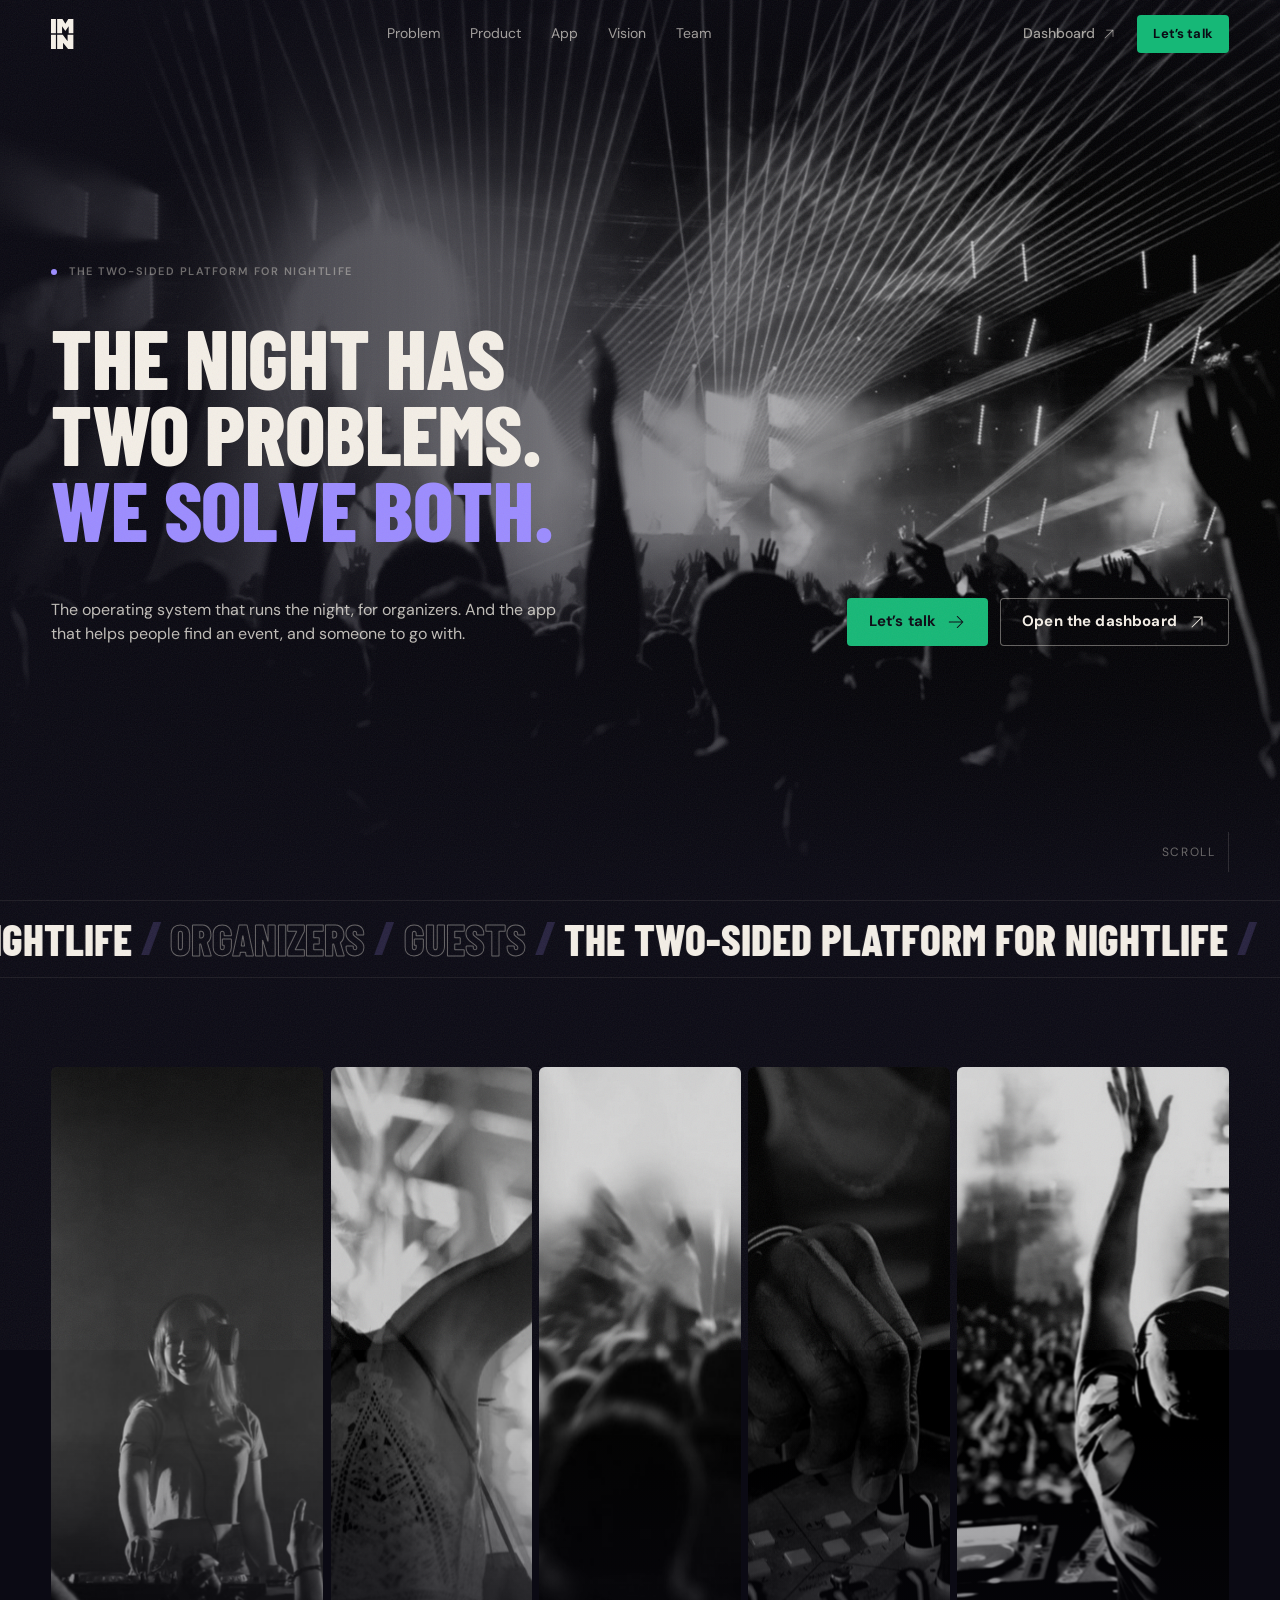
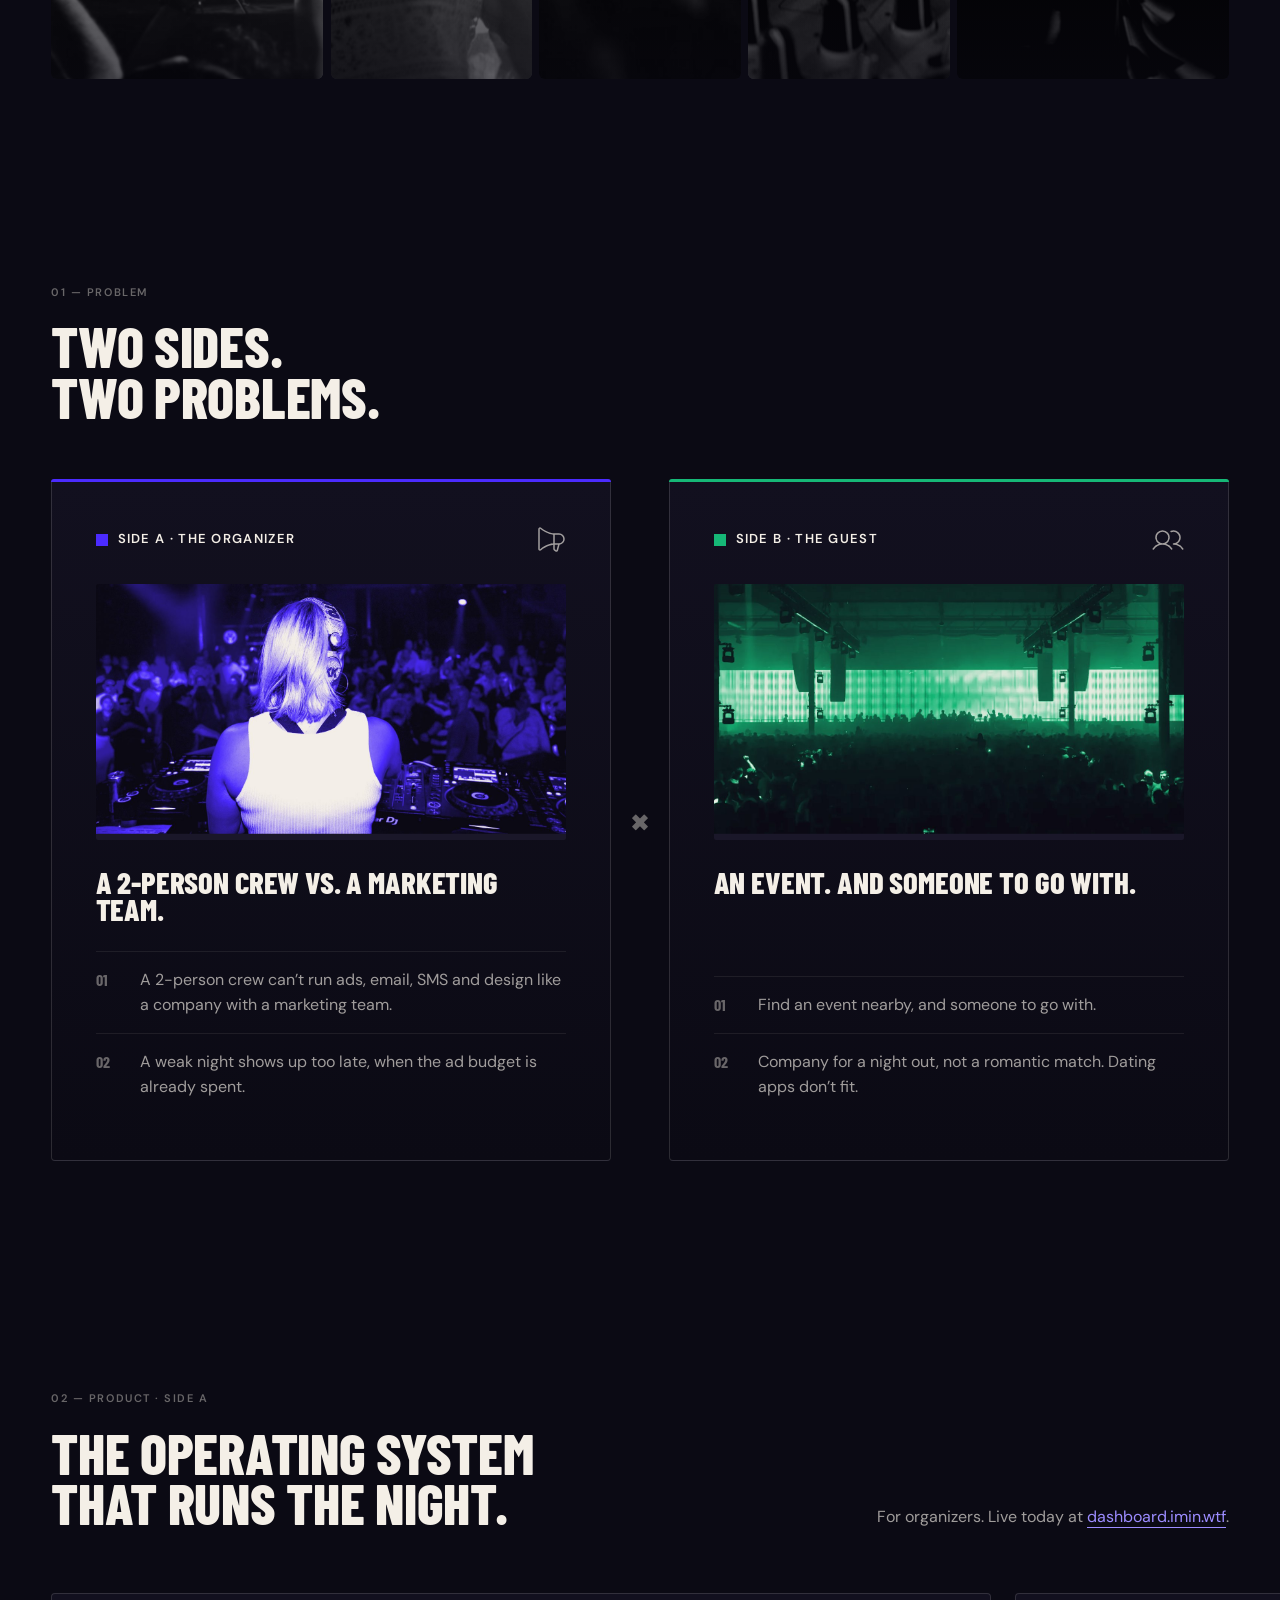
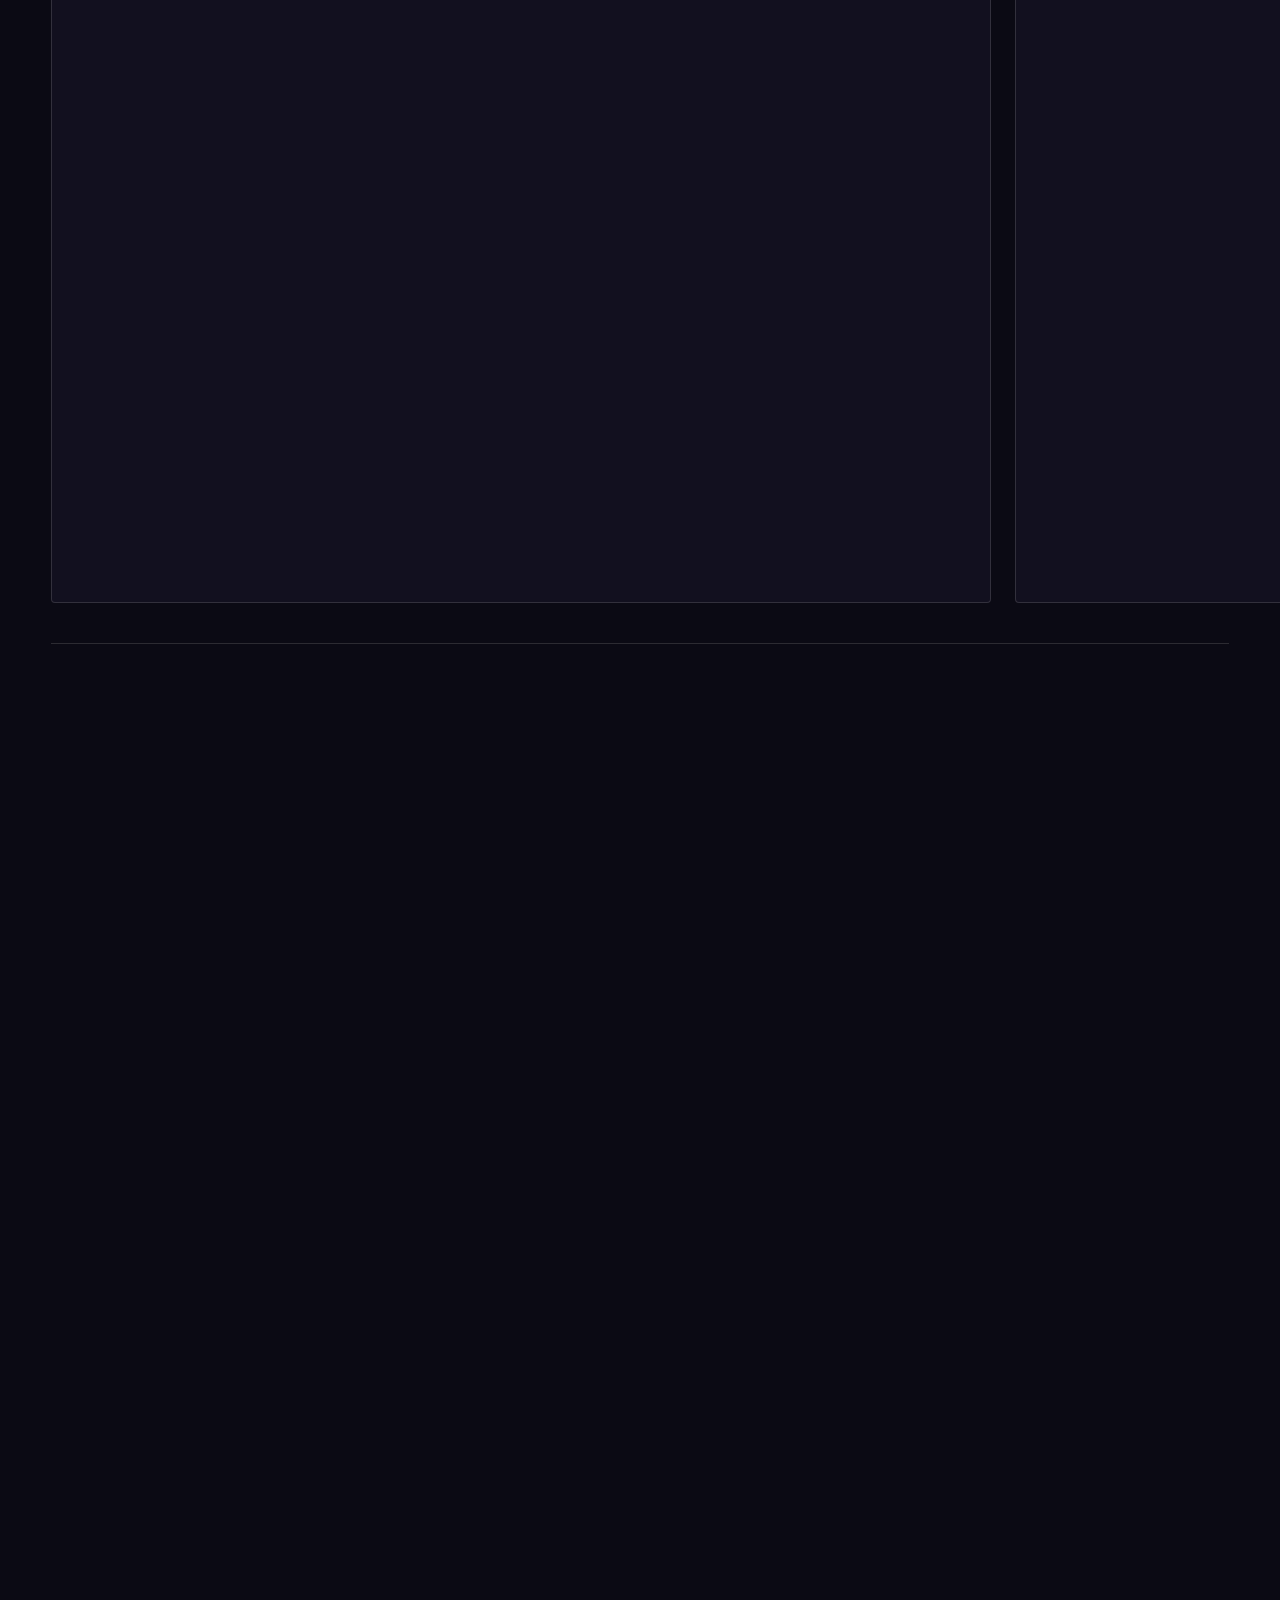
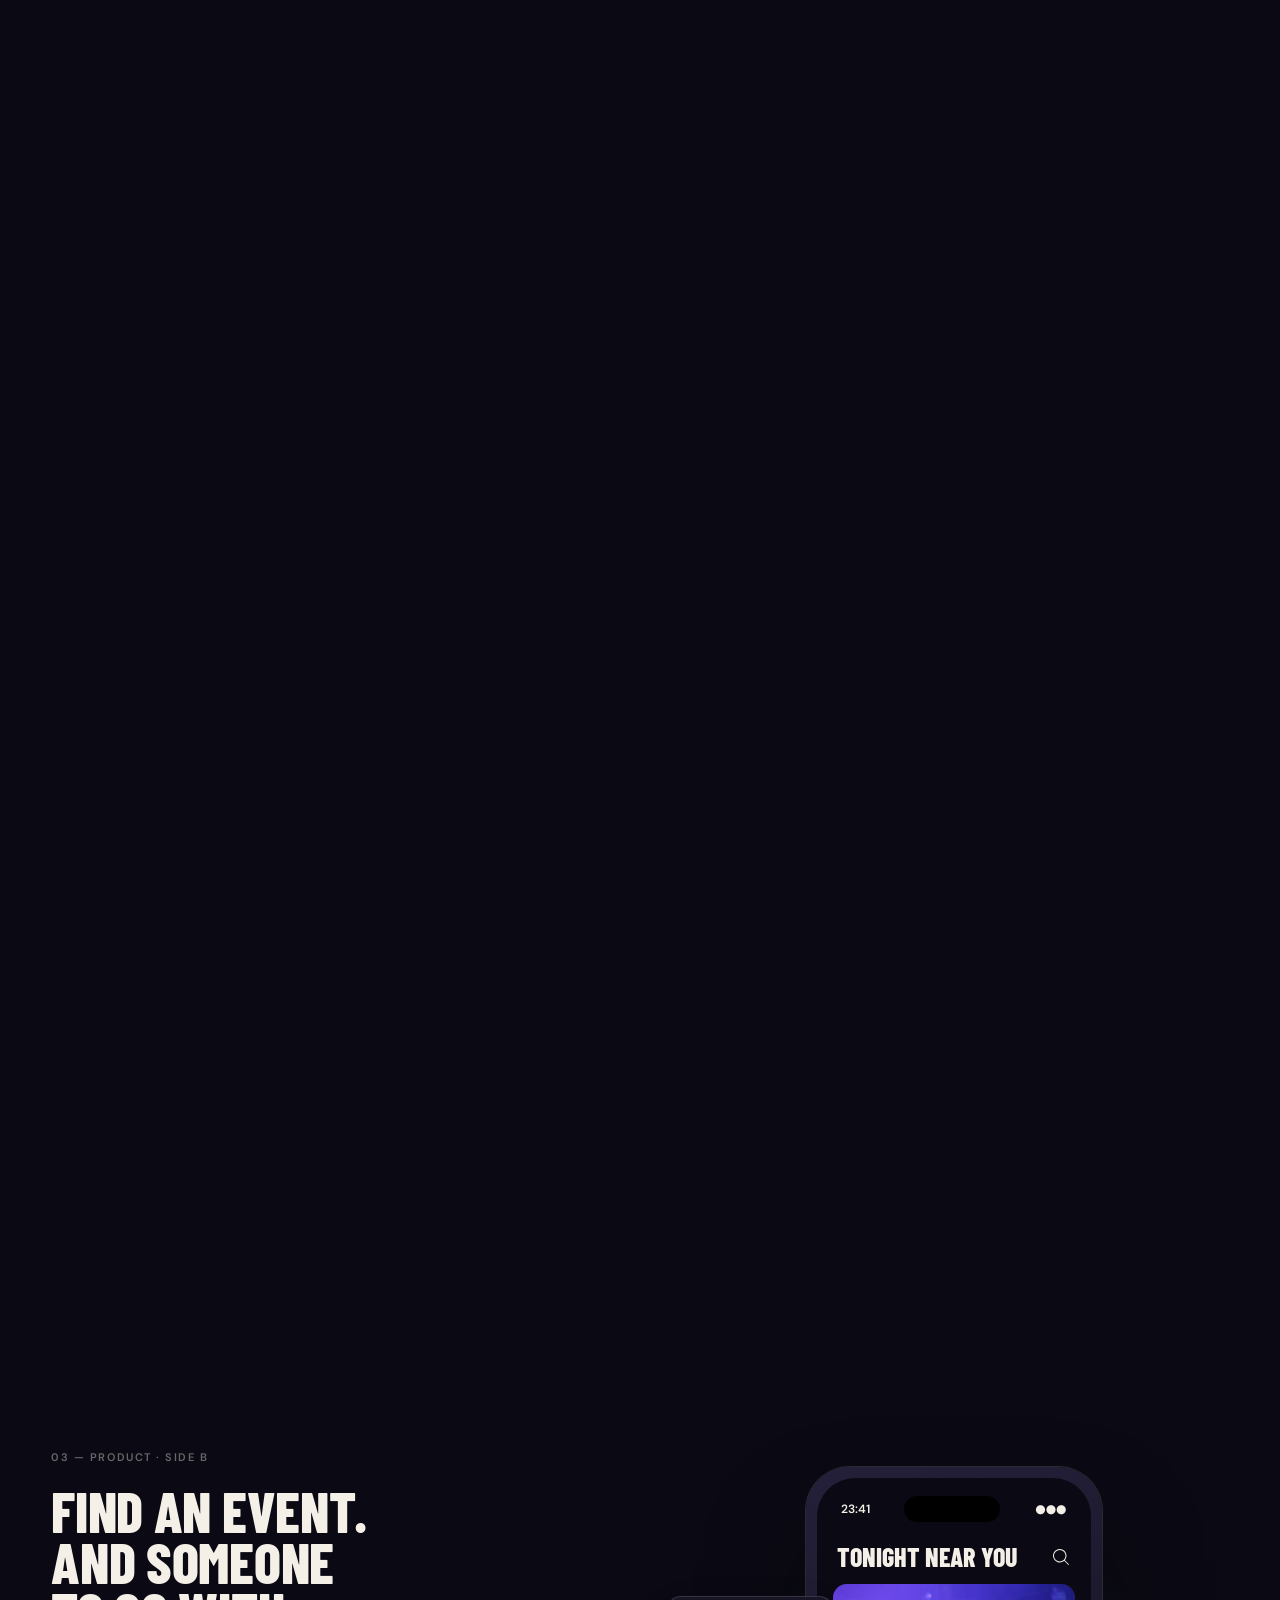
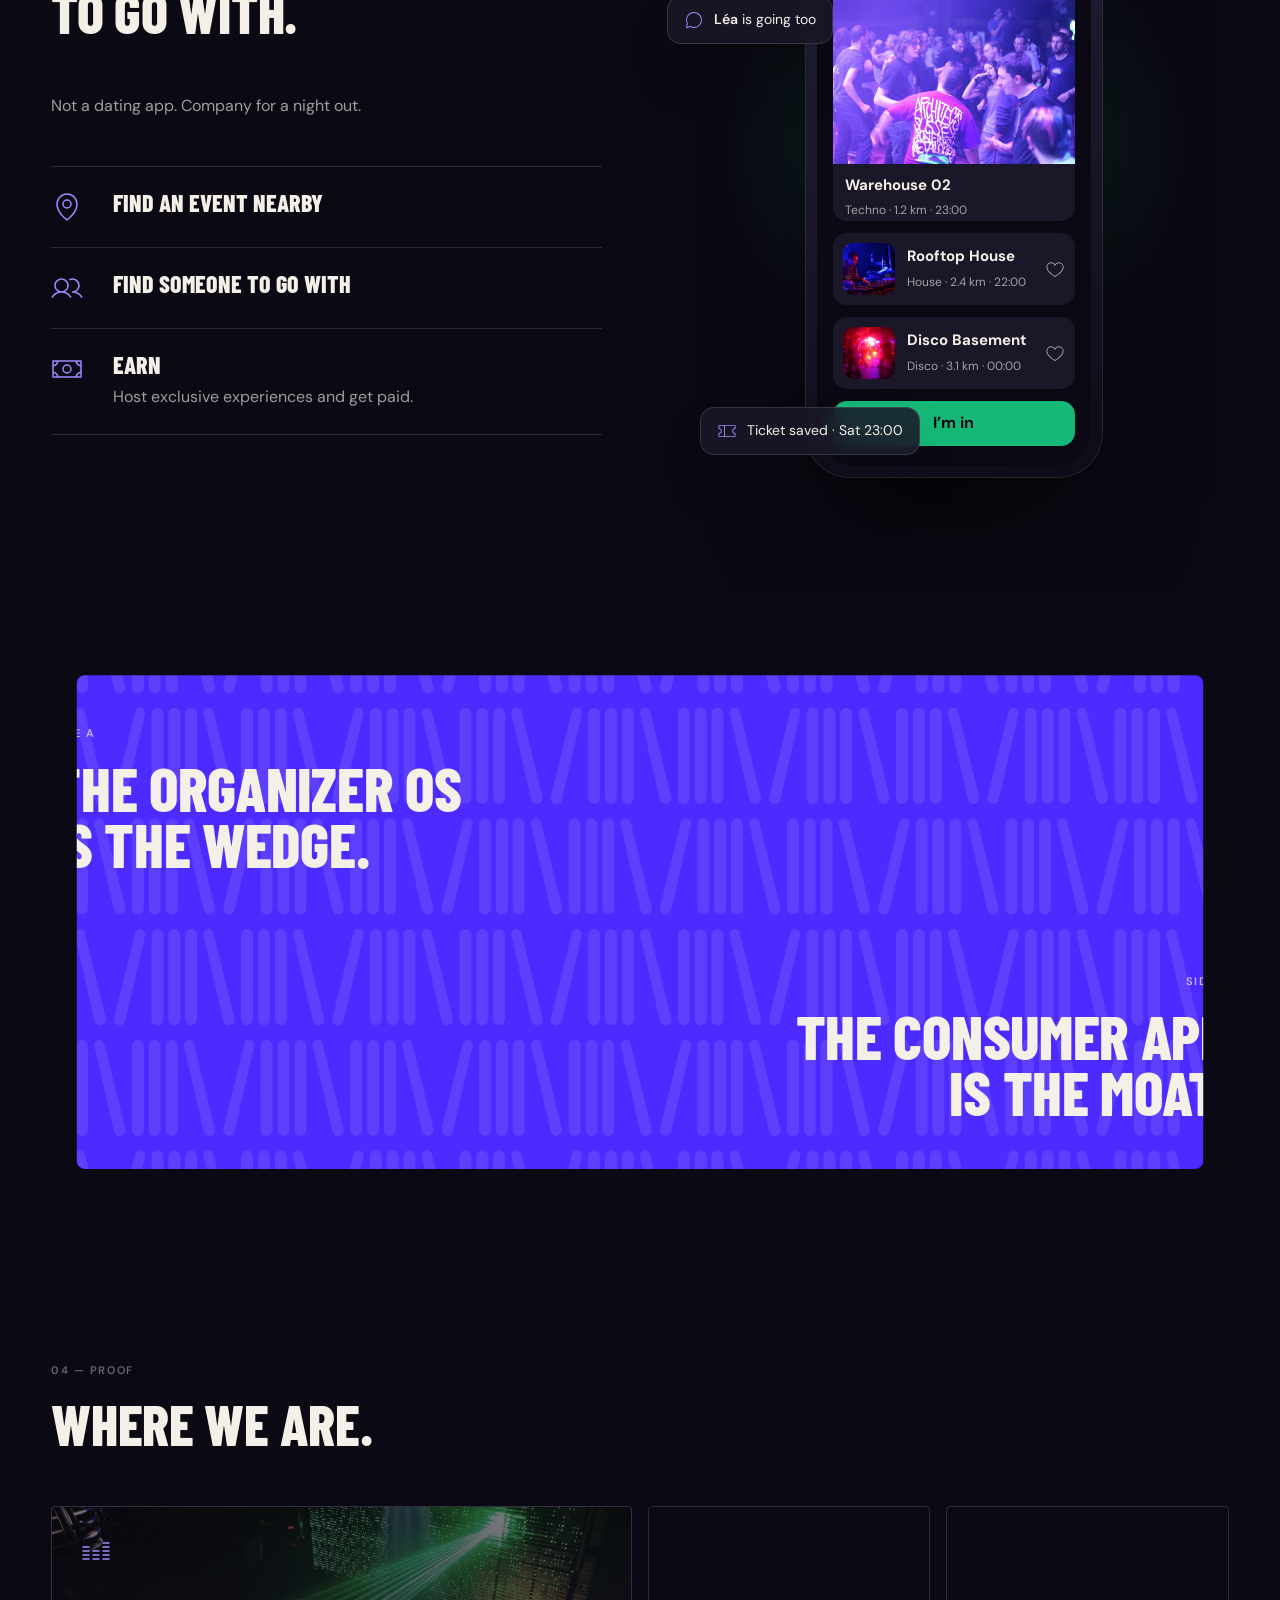
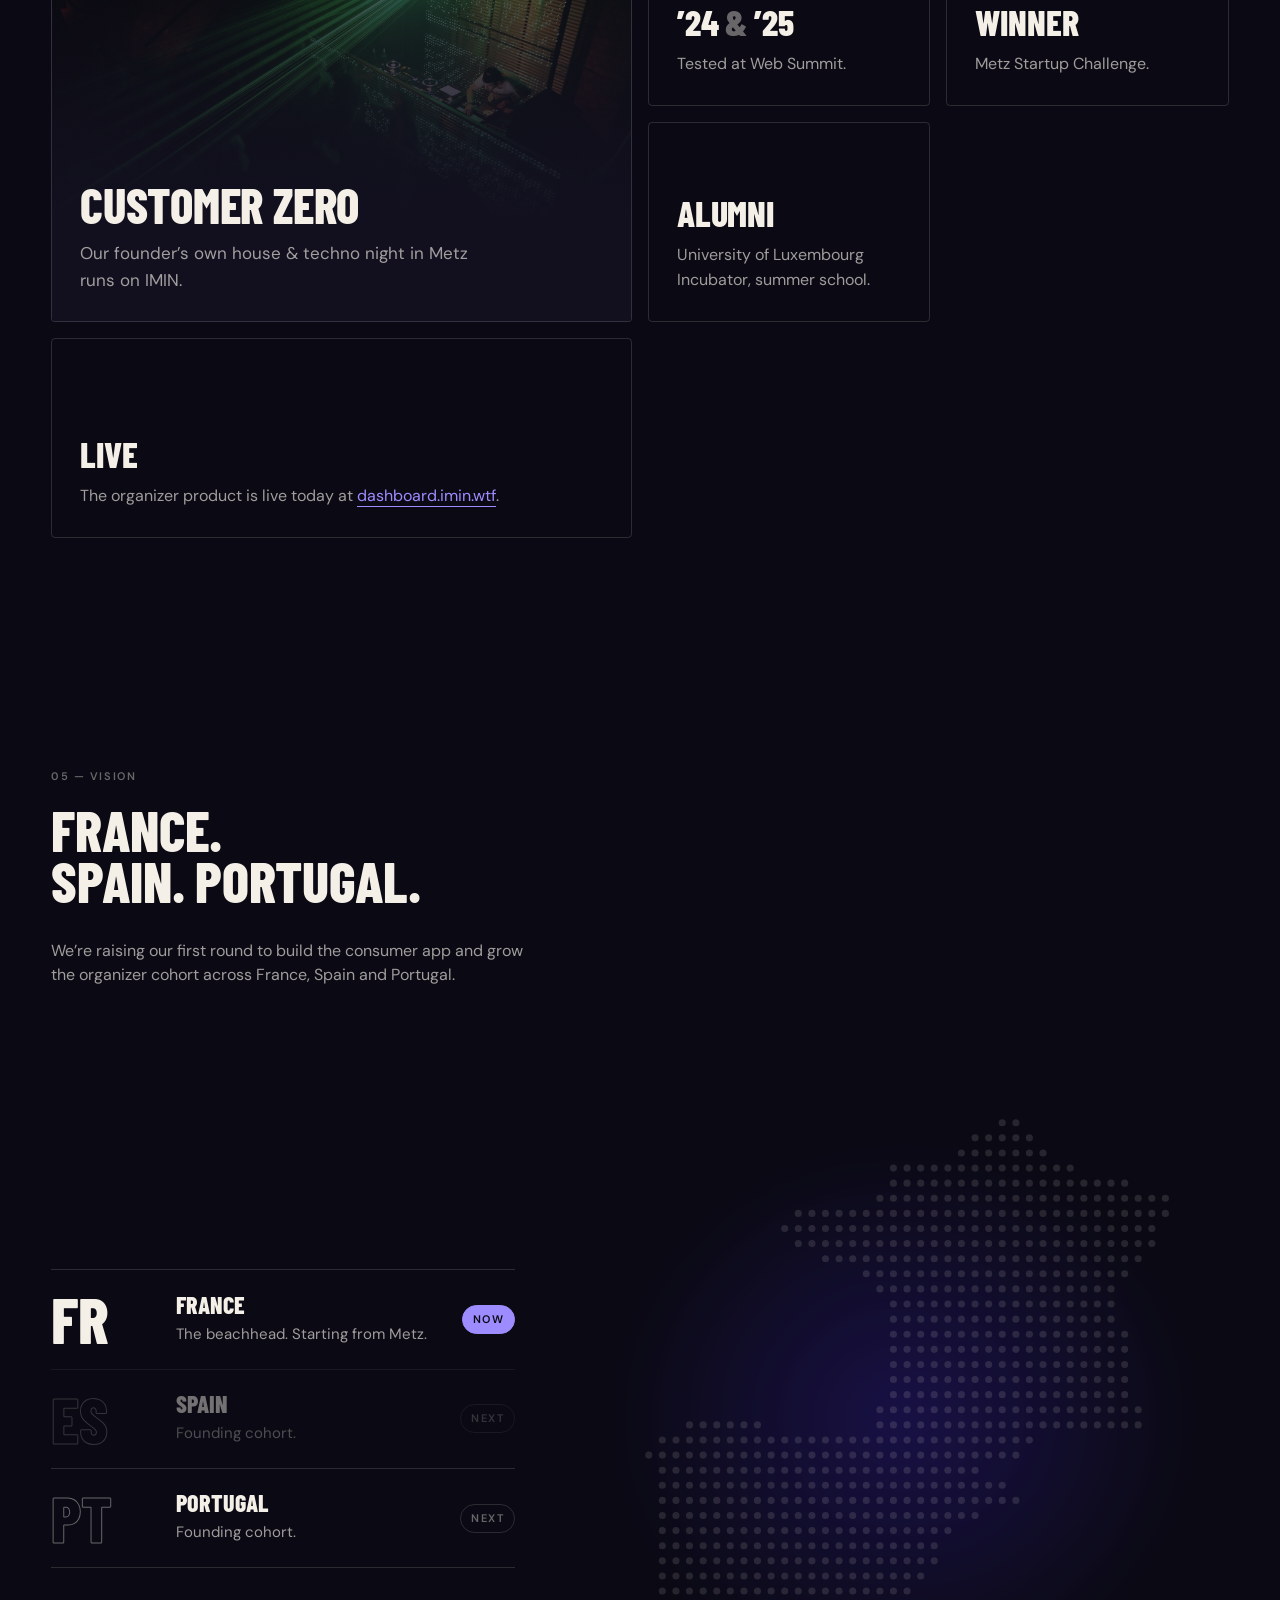
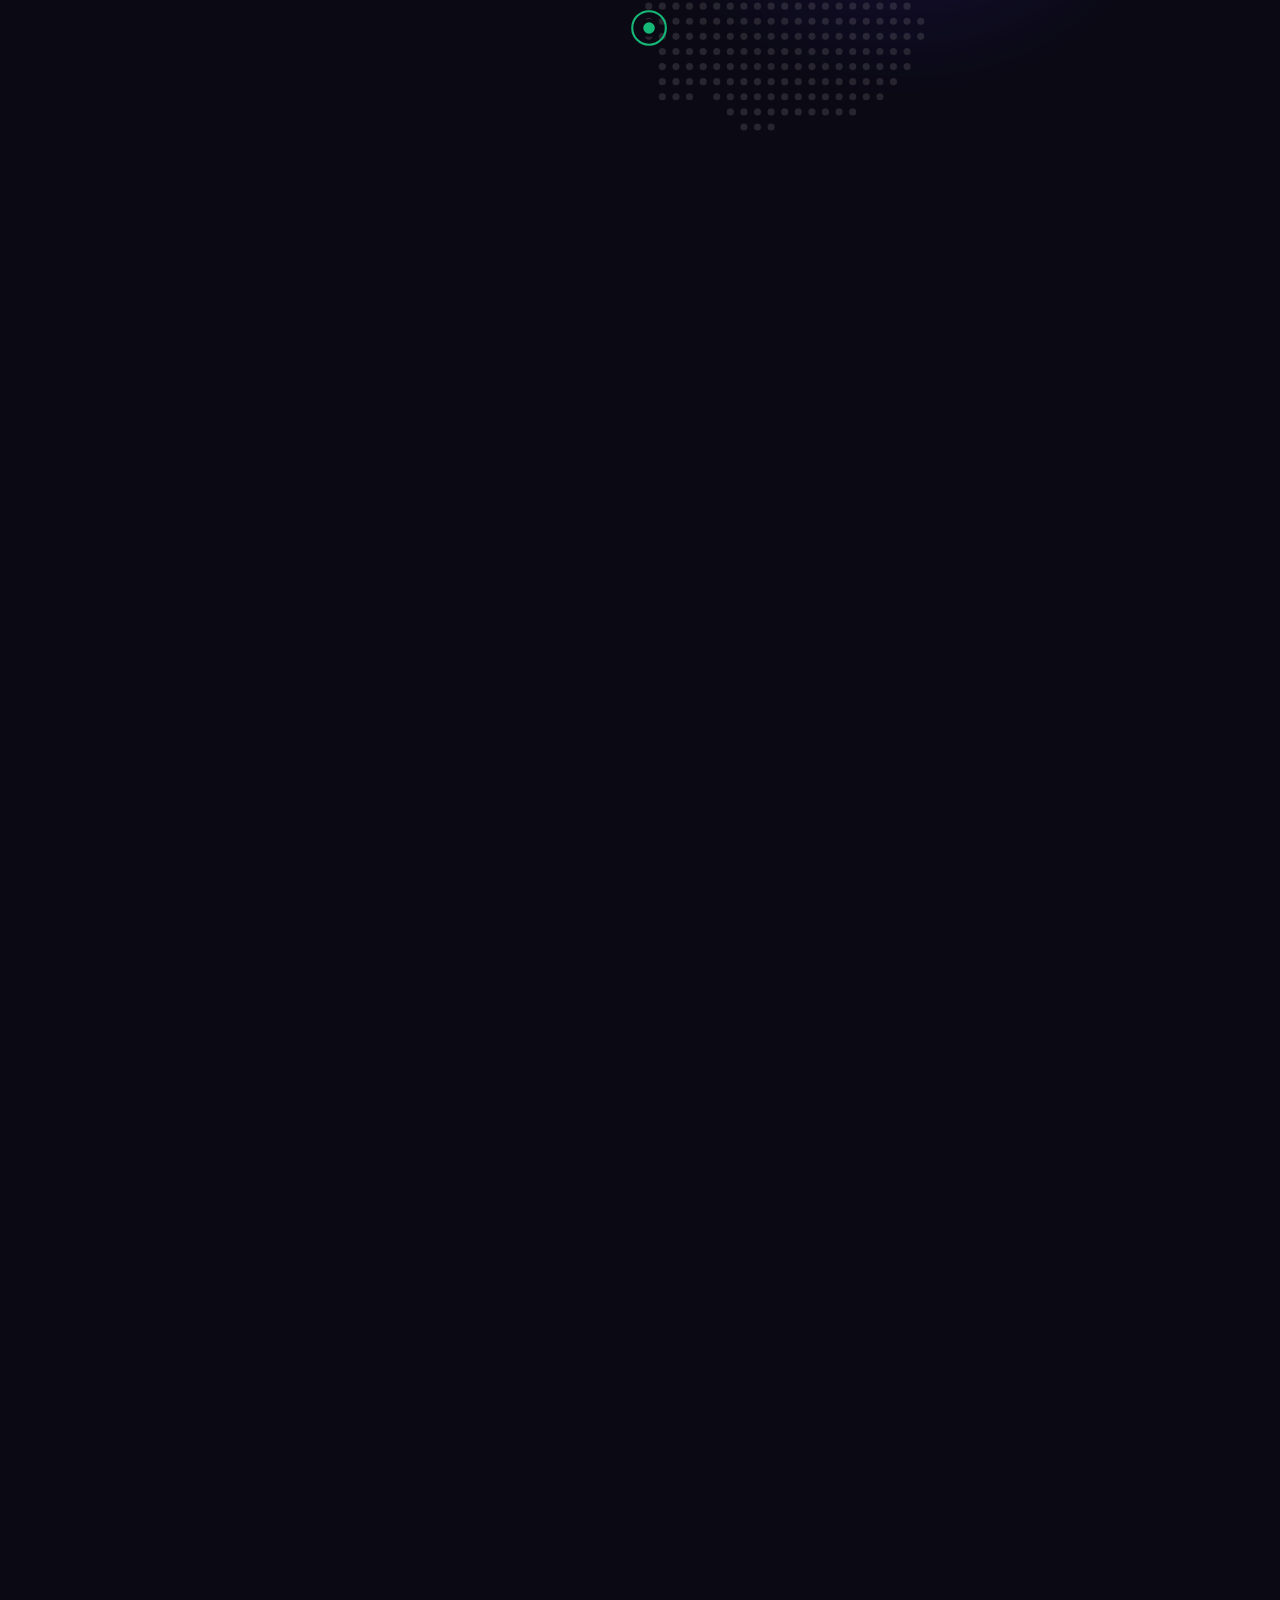
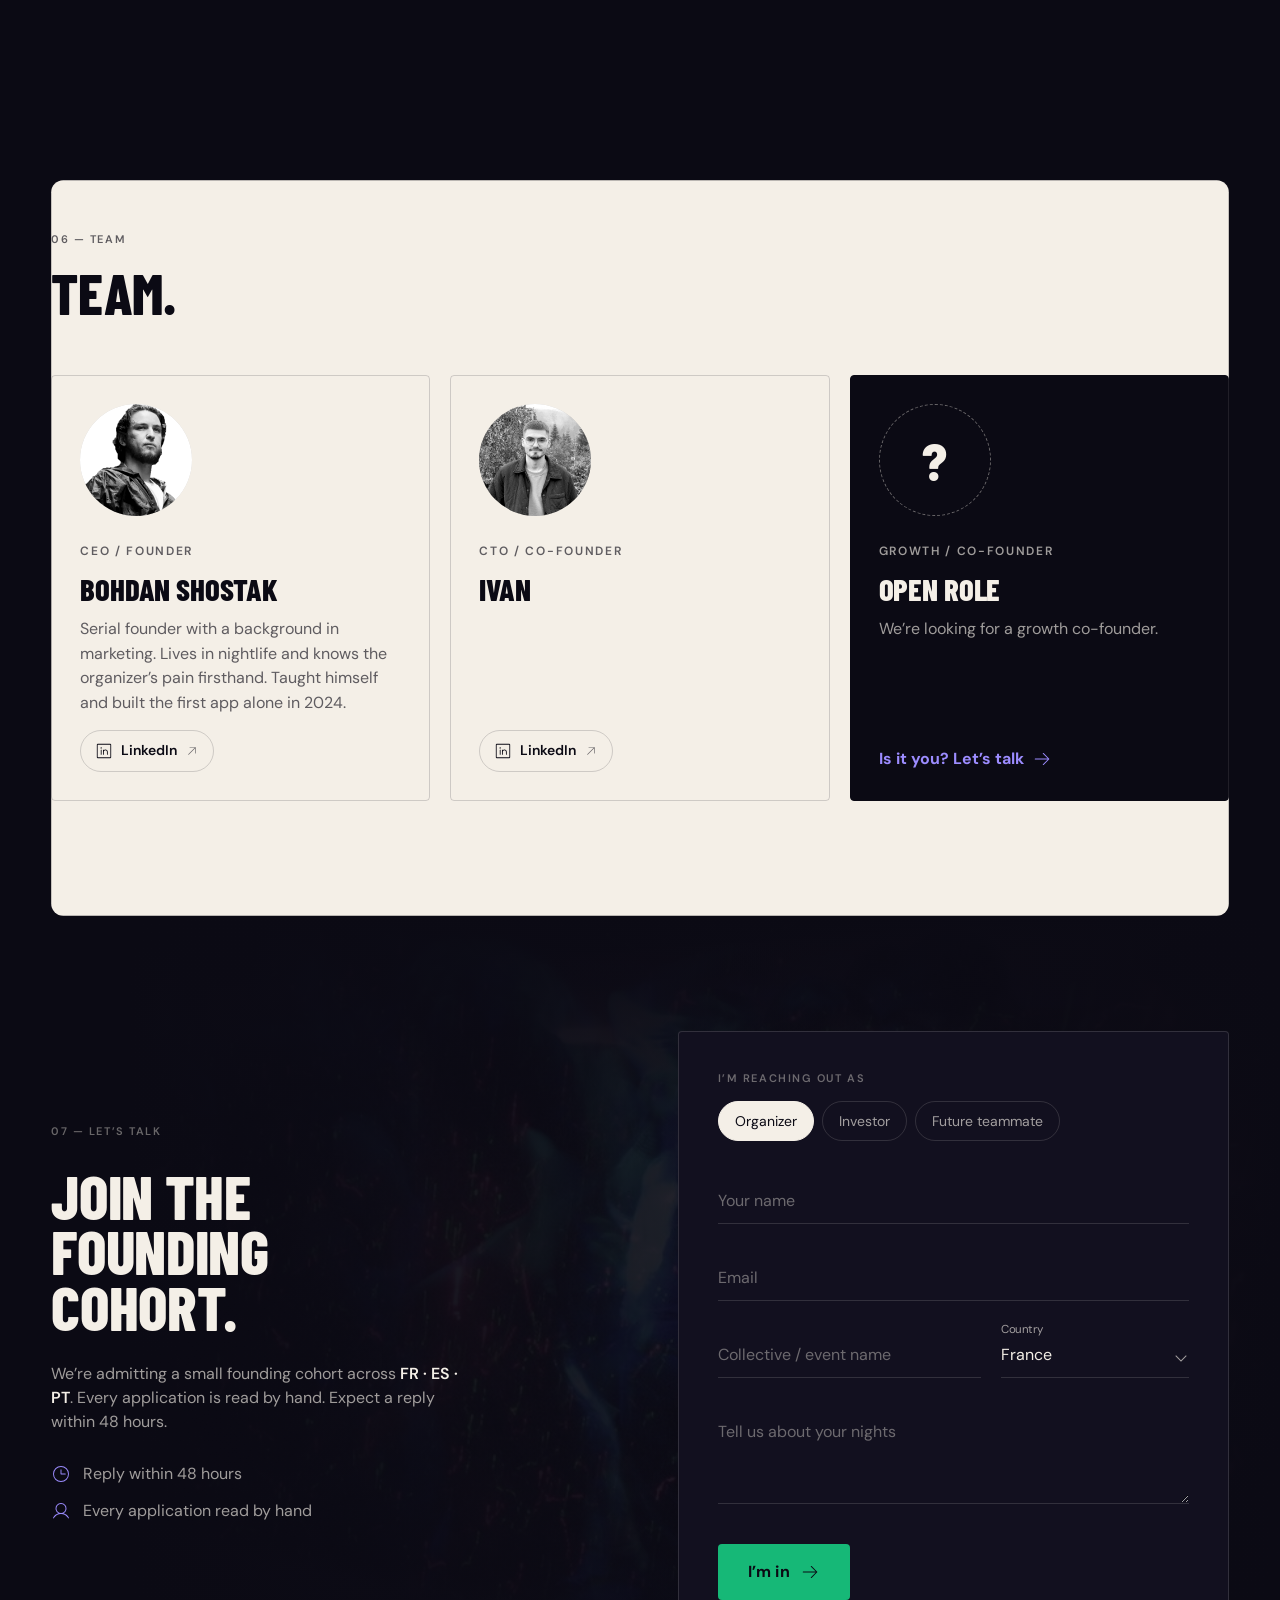
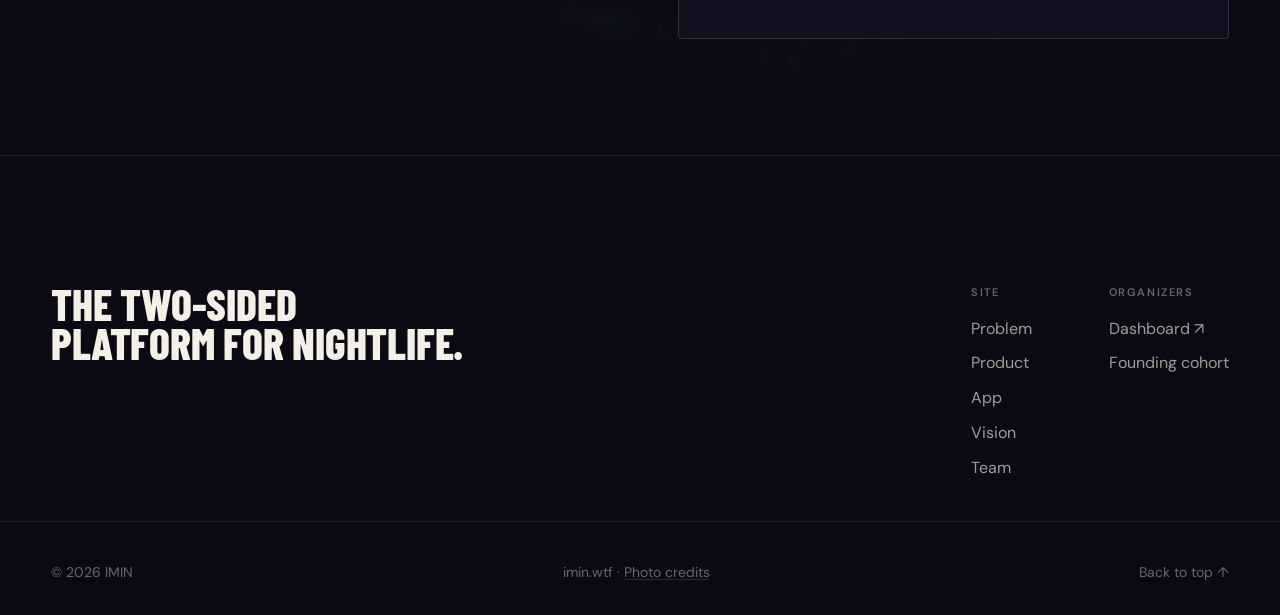
==== commit 356b7124: "Contact: remove the pattern strip under the form Co-Authored-By: Claude Opus 5.5 <noreply@anthropic." ====
--- a/index.html
+++ b/index.html
@@ -521,7 +521,6 @@
   <!-- ============ APPLY / CONTACT ============ -->
   <section class="apply" id="apply" aria-labelledby="apply-title">
     <div class="apply__photo" aria-hidden="true"><img src="assets/img/photos/apply.jpg" alt="" loading="lazy"></div>
-    <div class="apply__beat beat" data-beat data-rows="3" aria-hidden="true"></div>
     <div class="wrap apply__grid">
       <div class="apply__copy">
         <span class="sec-num">07 — Let’s talk</span>
--- a/assets/css/style.css
+++ b/assets/css/style.css
@@ -506,8 +506,7 @@
 .person--open:hover { background: var(--midnight-2); }
 
 /* ---------- Apply ---------- */
-.apply { position: relative; padding: clamp(80px, 9vw, 136px) 0 clamp(110px, 11vw, 170px); overflow: hidden; }
-.apply__beat { position: absolute; left: 0; right: 0; bottom: 0; height: 140px; opacity: .8; }
+.apply { position: relative; padding: clamp(80px, 9vw, 136px) 0; overflow: hidden; }
 .apply__grid { display: grid; grid-template-columns: 1fr 1fr; gap: clamp(40px, 6vw, 110px); align-items: start; }
 .apply__copy { display: flex; flex-direction: column; gap: 28px; position: sticky; top: calc(var(--header-h) + 24px); }
 .apply__title { font-size: clamp(40px, 4.8vw, 80px); }
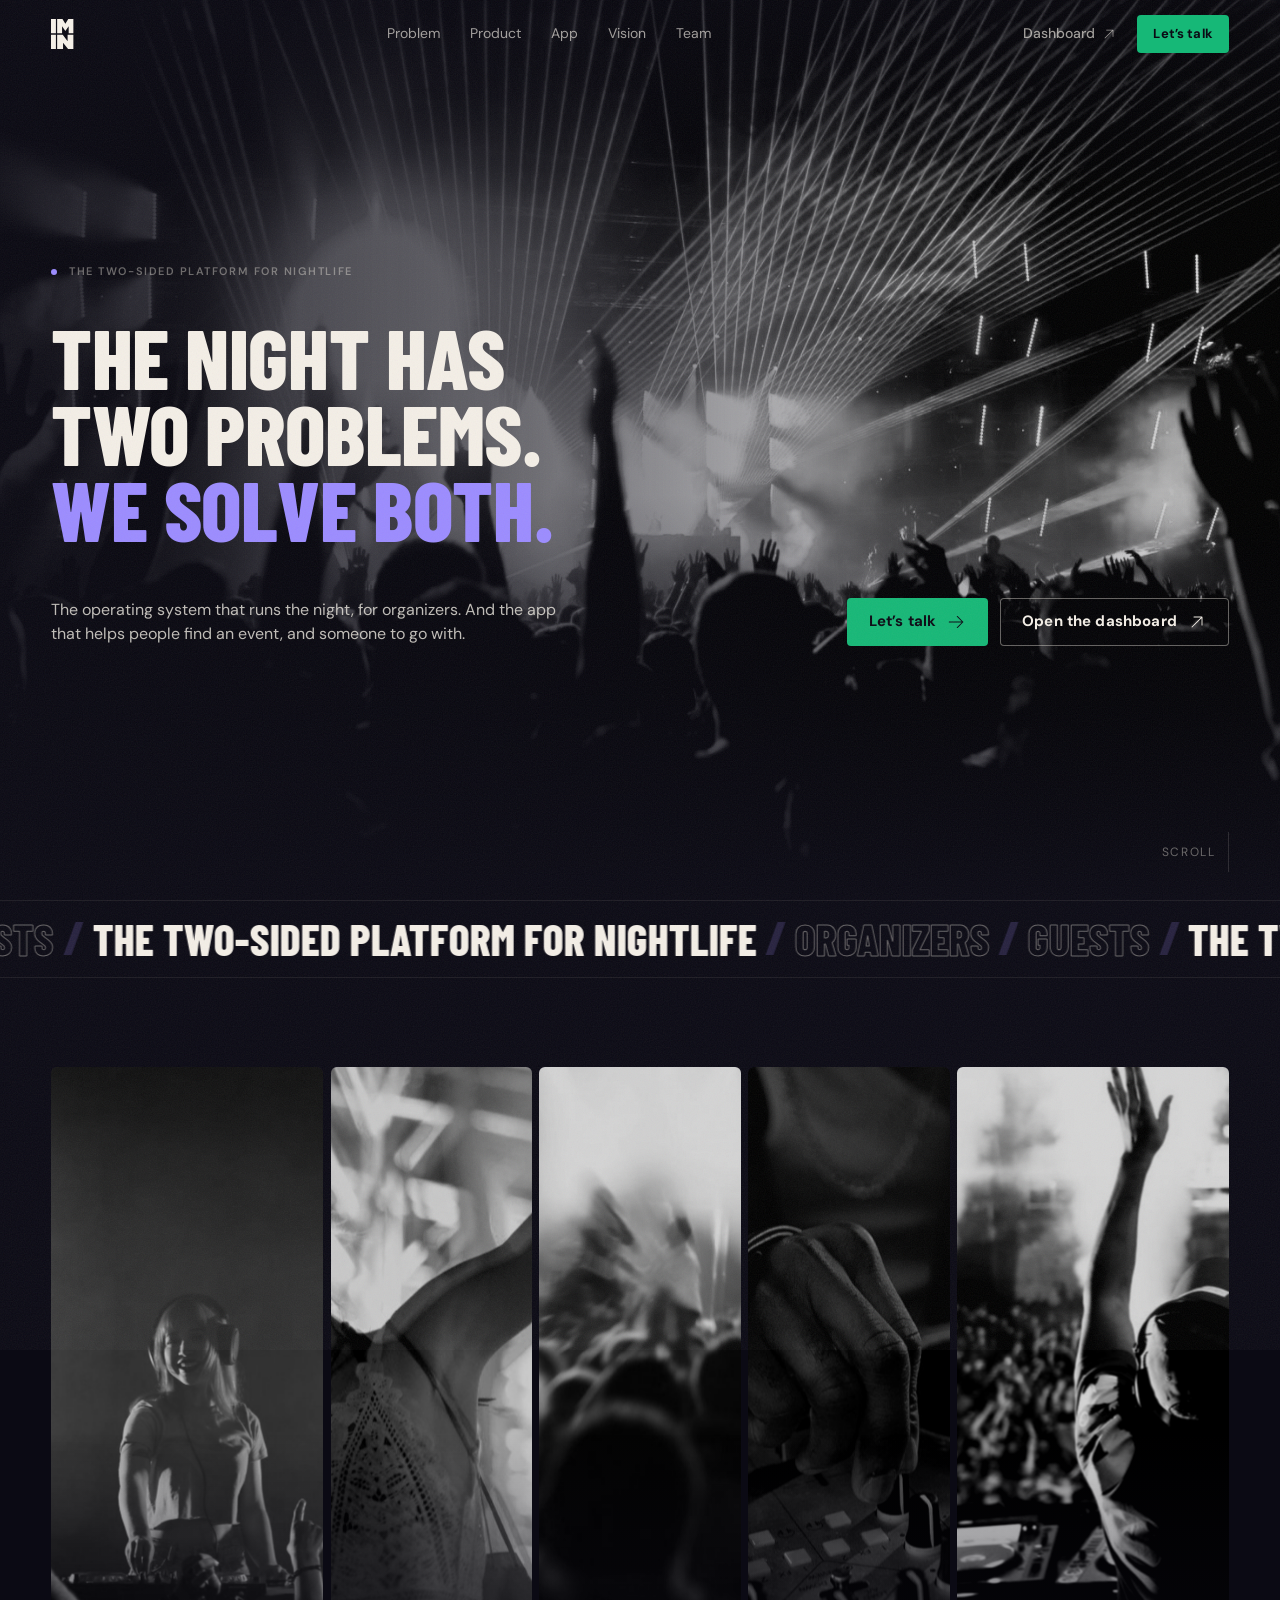
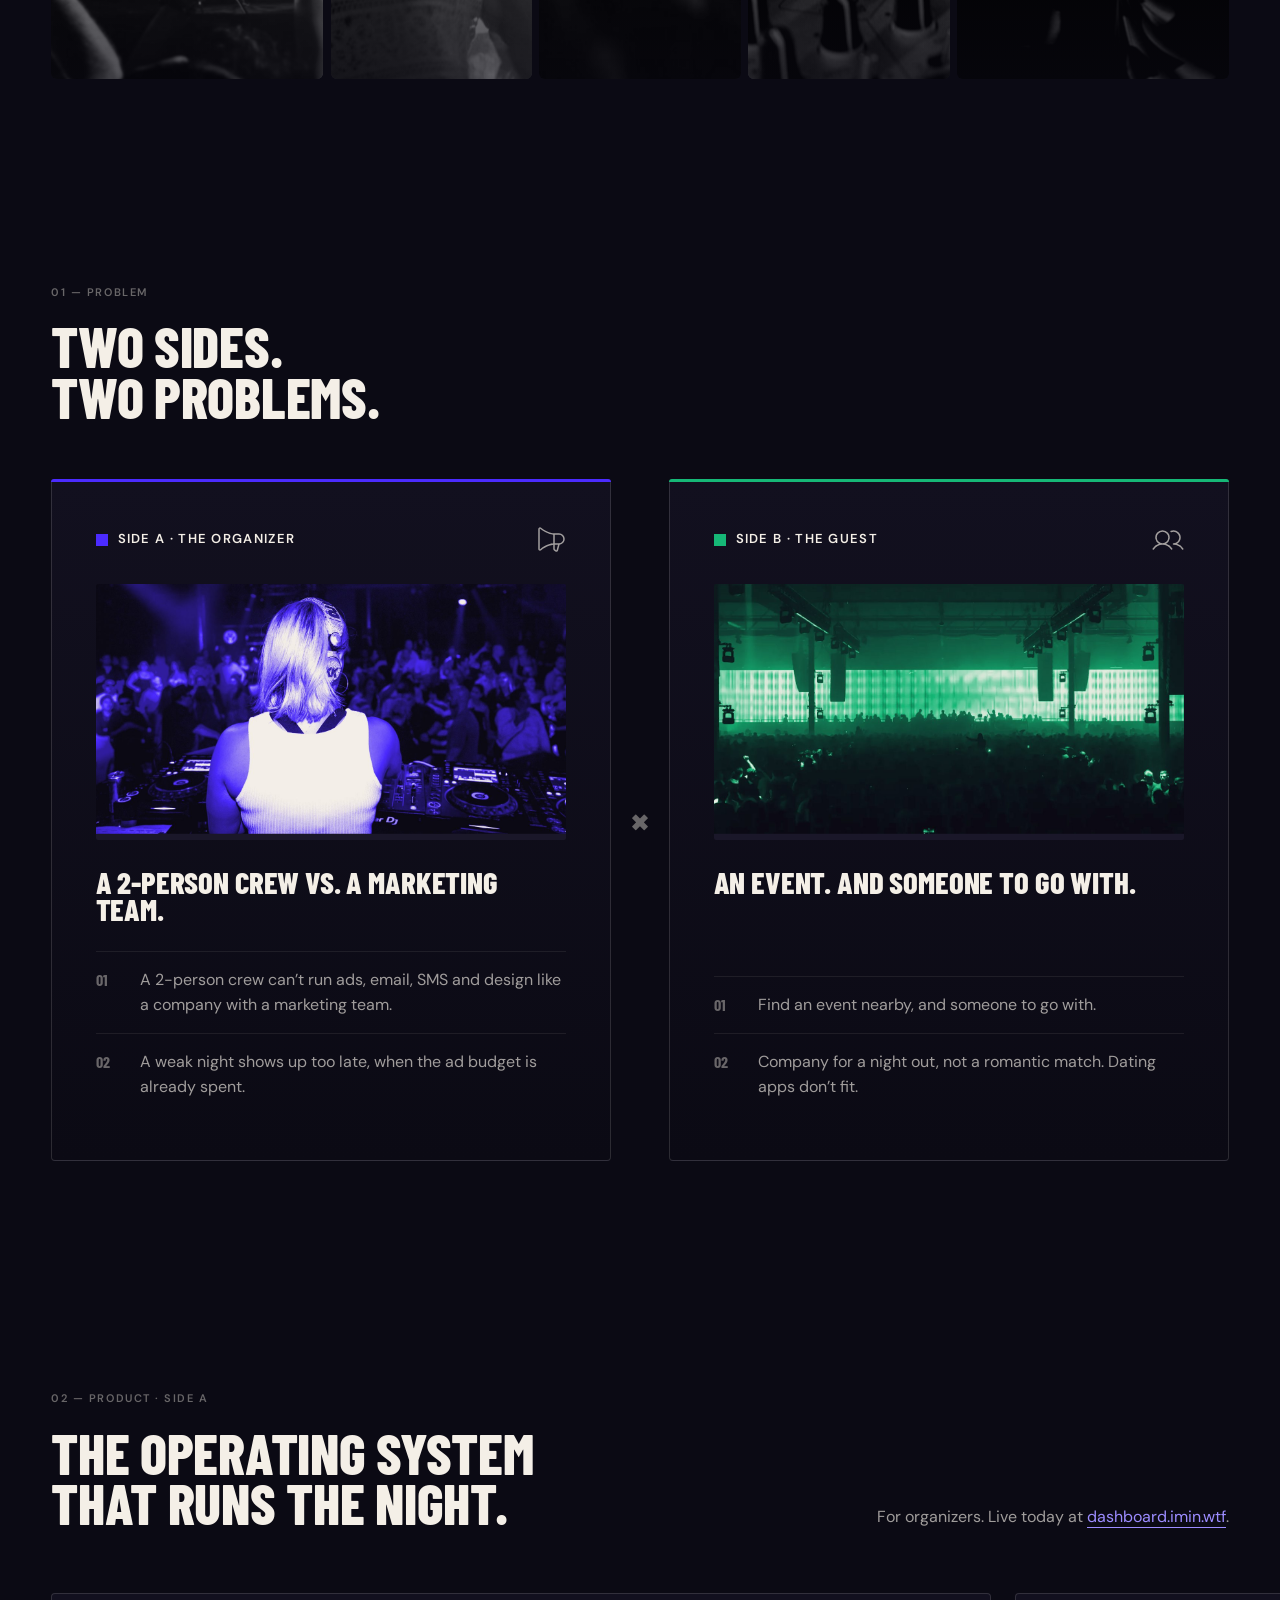
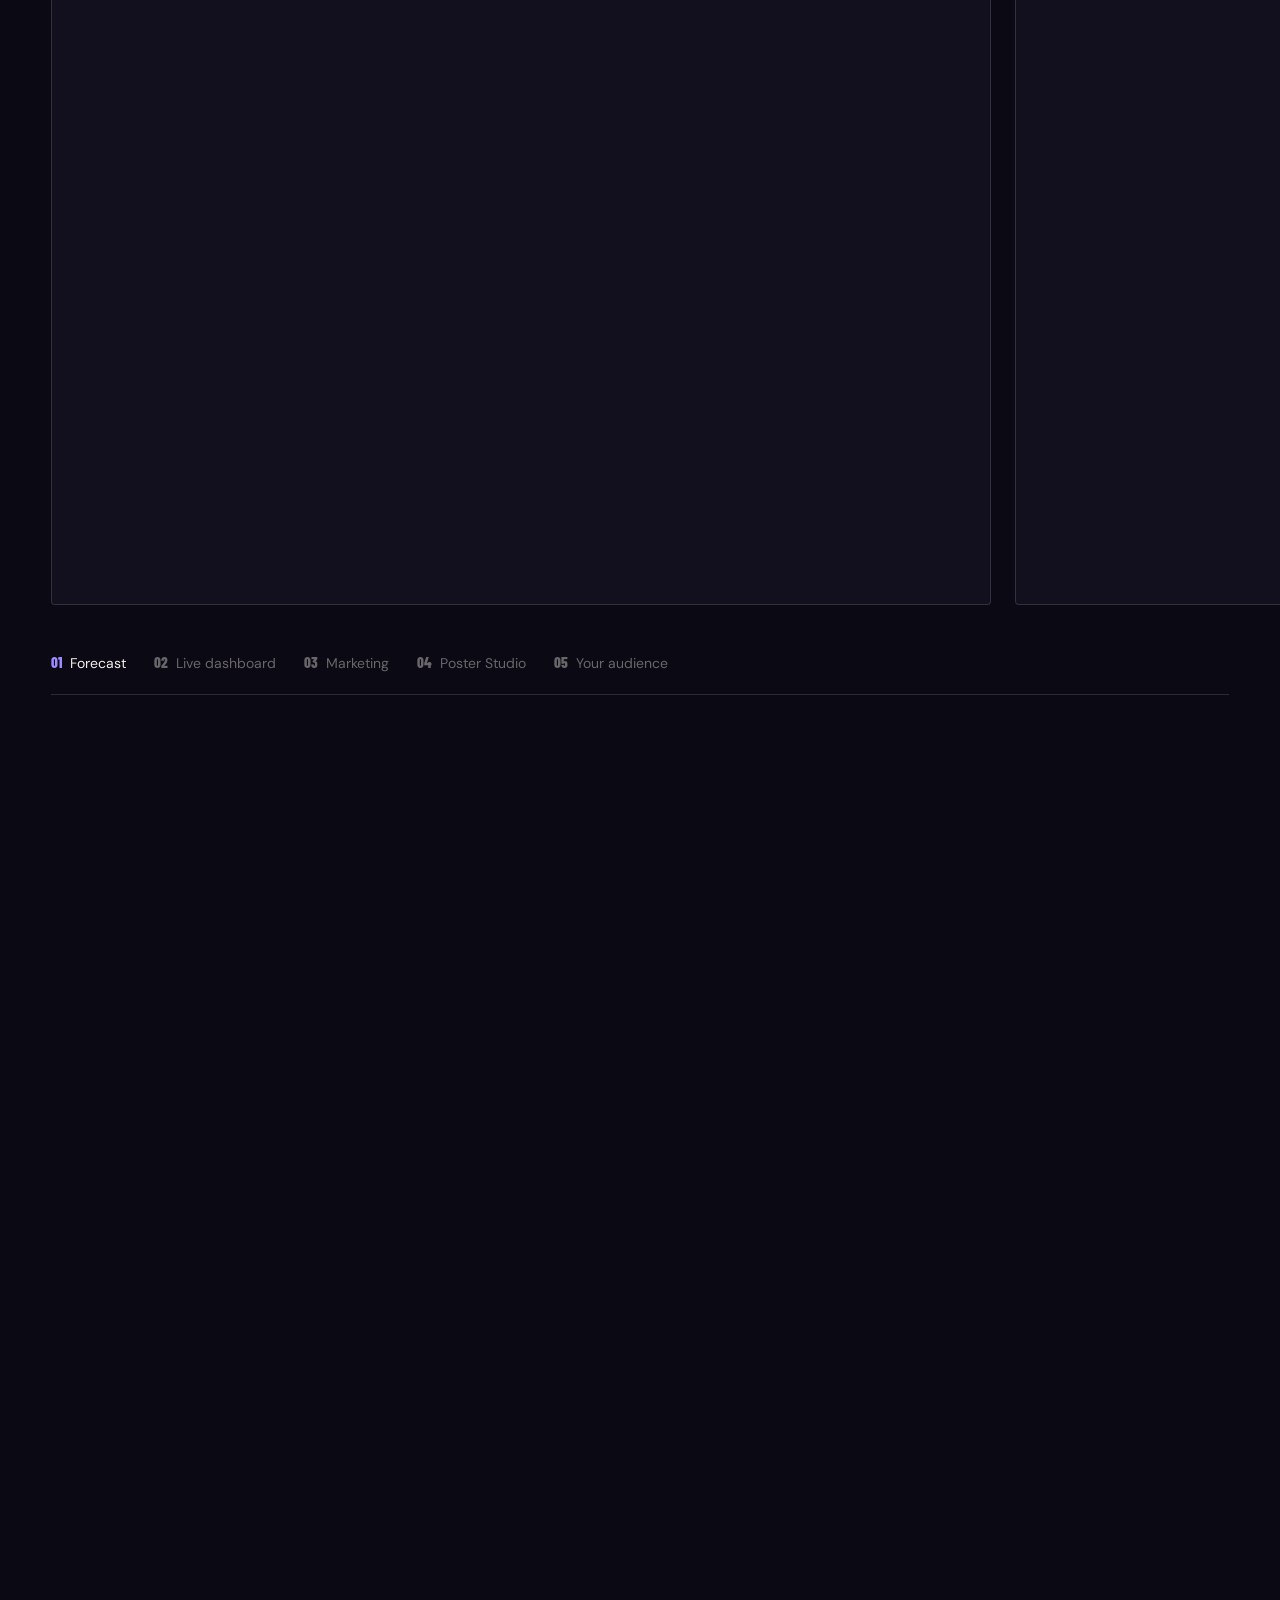
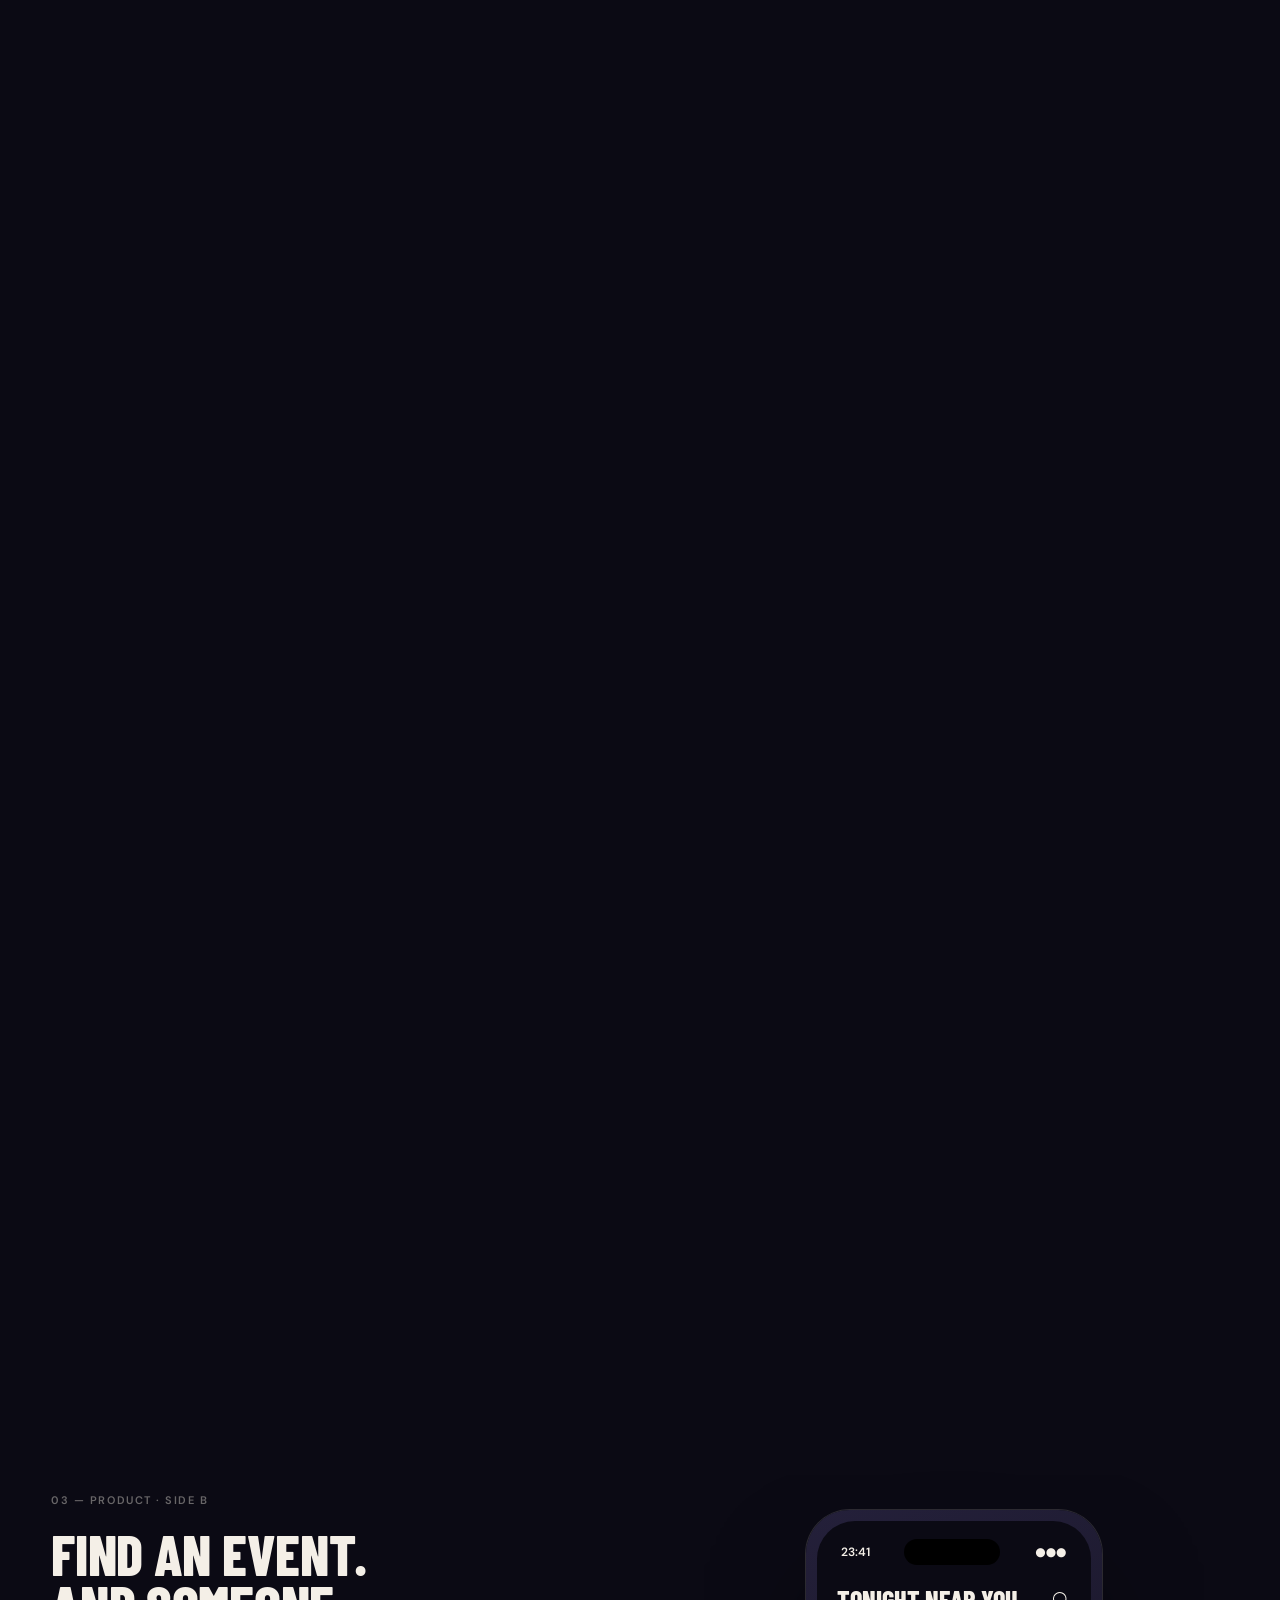
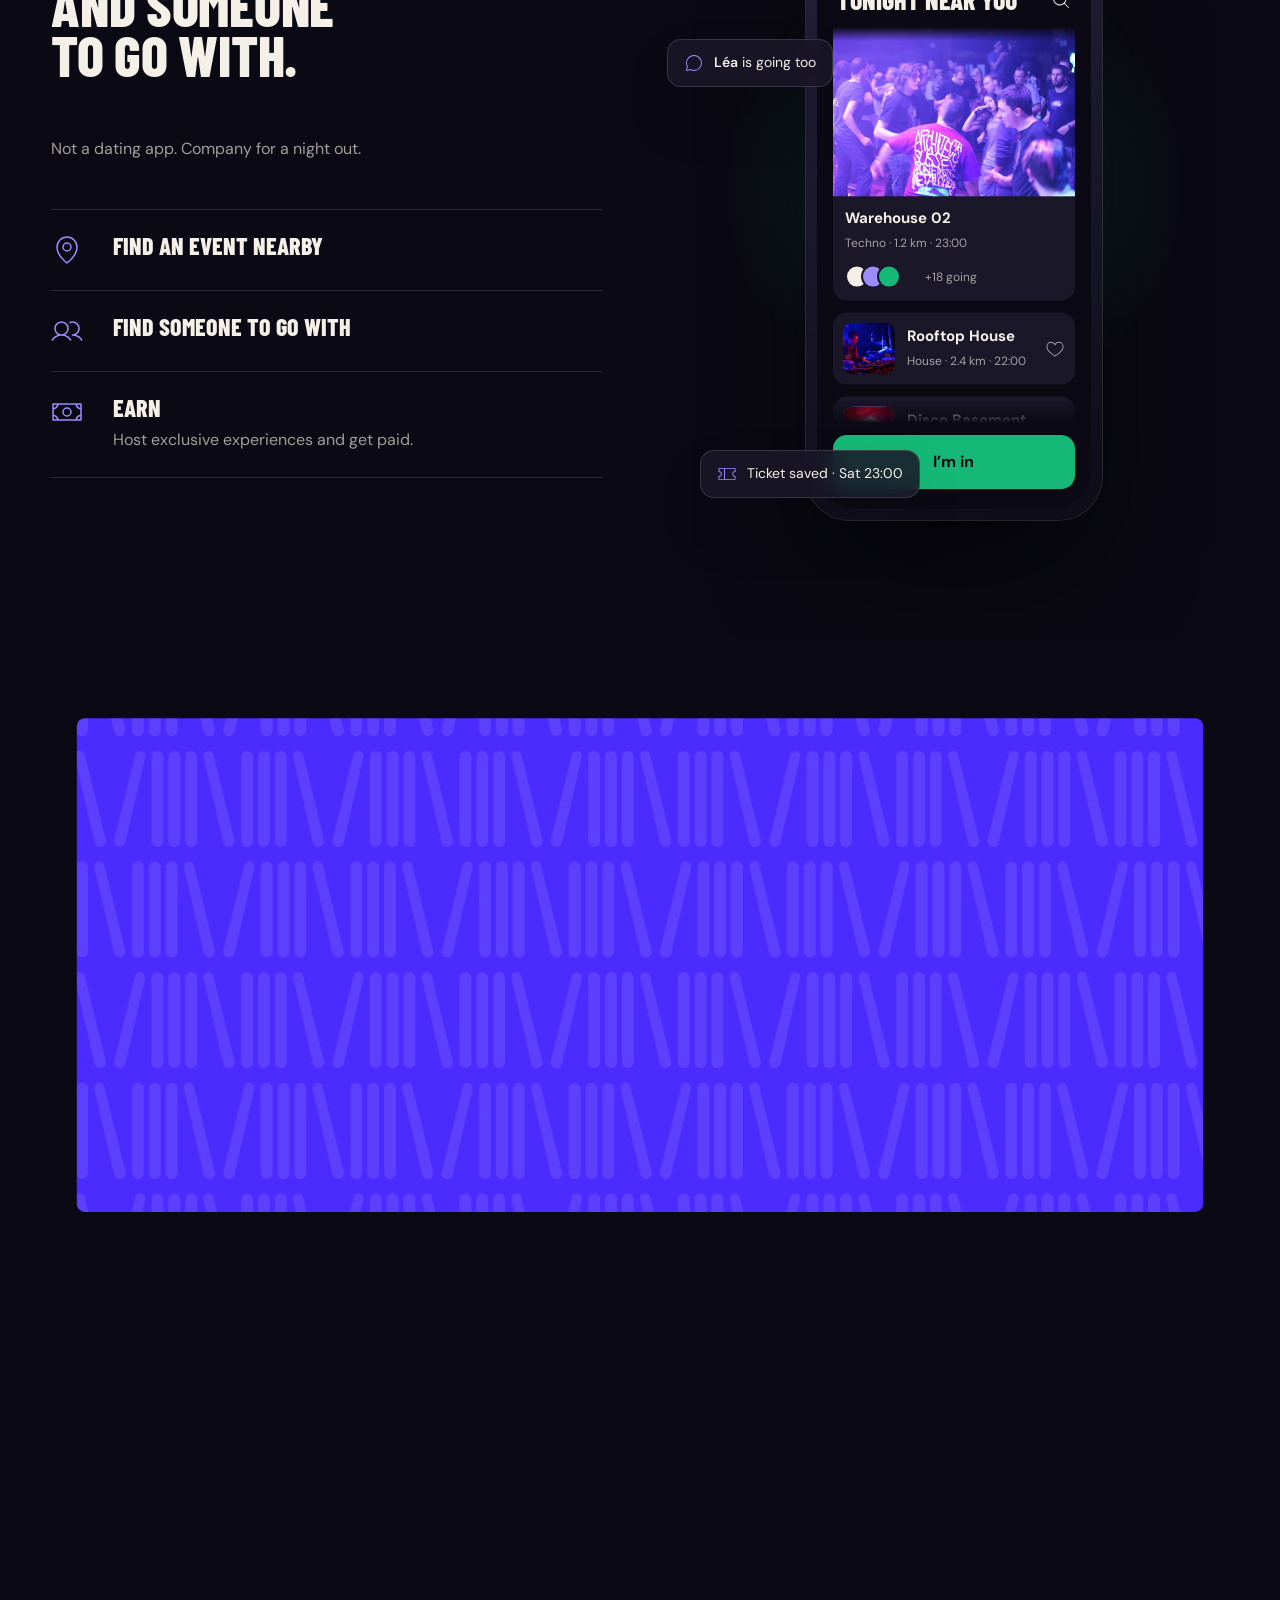
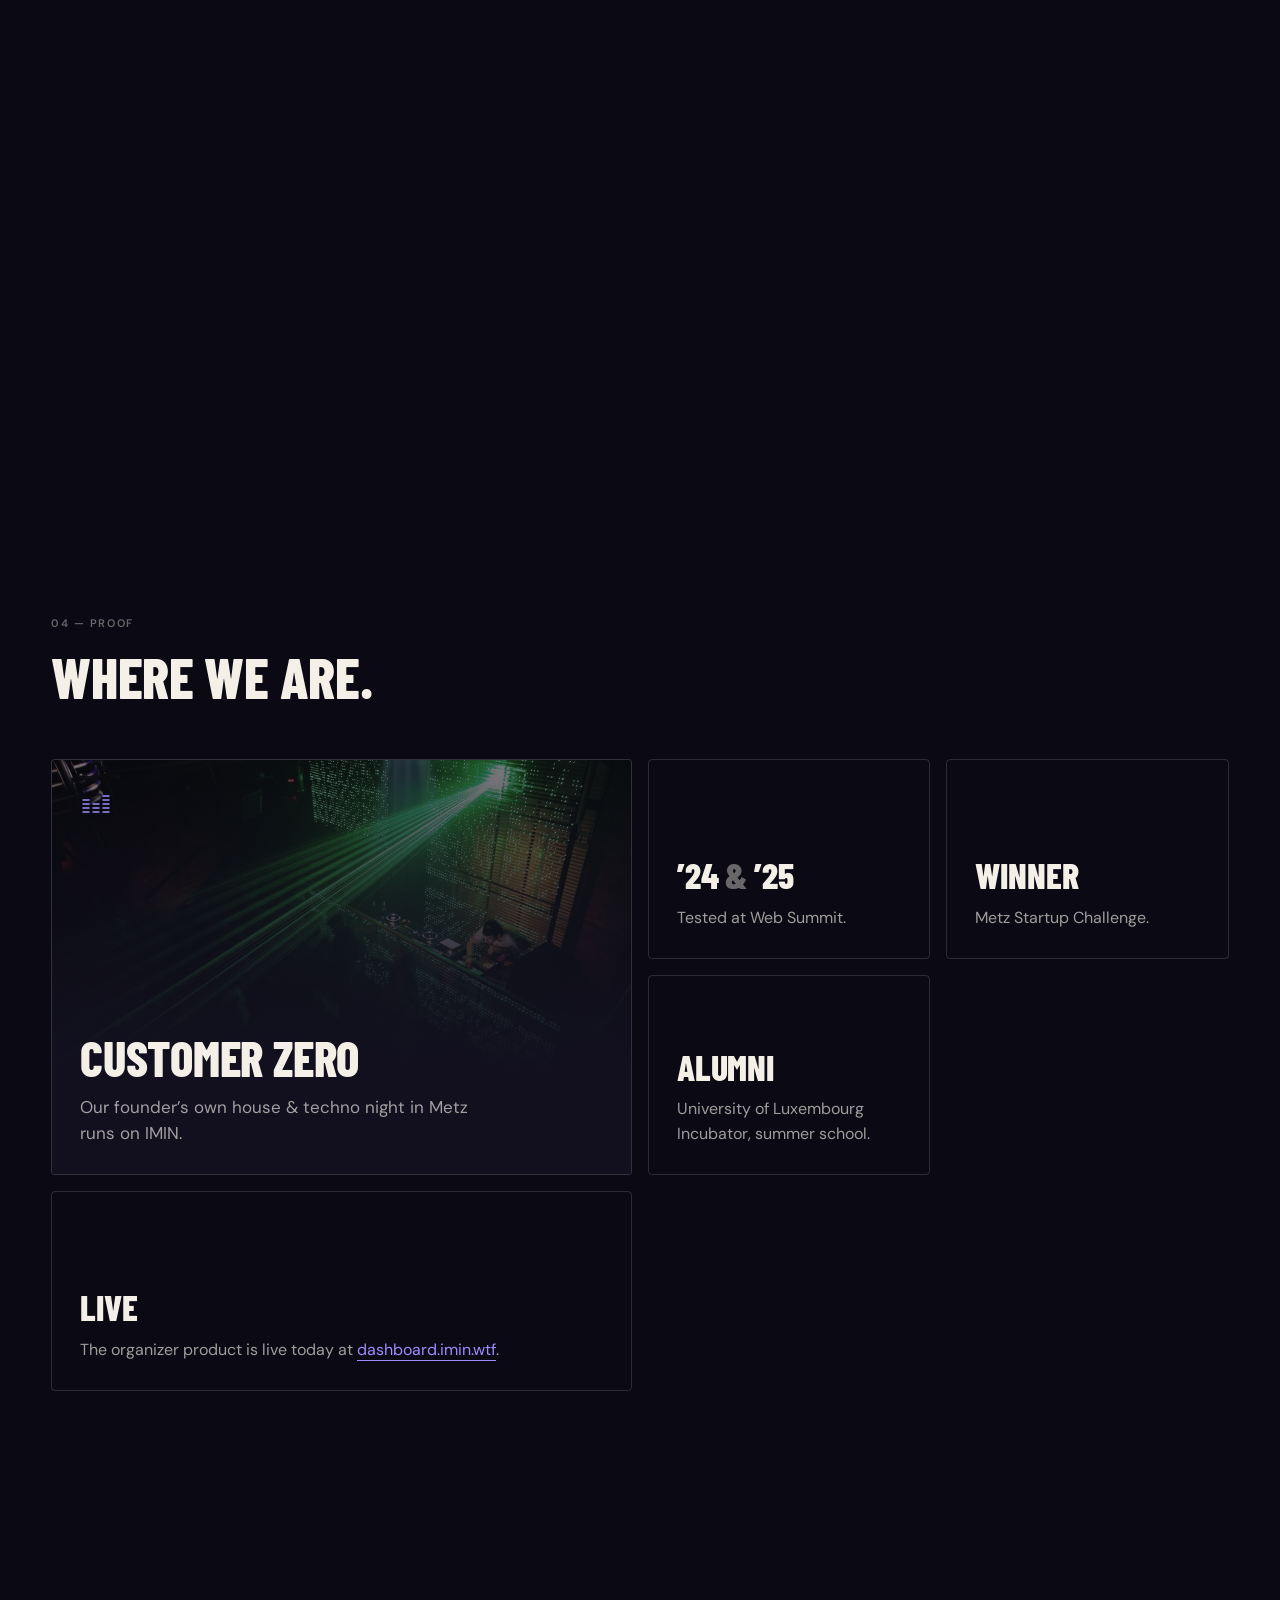
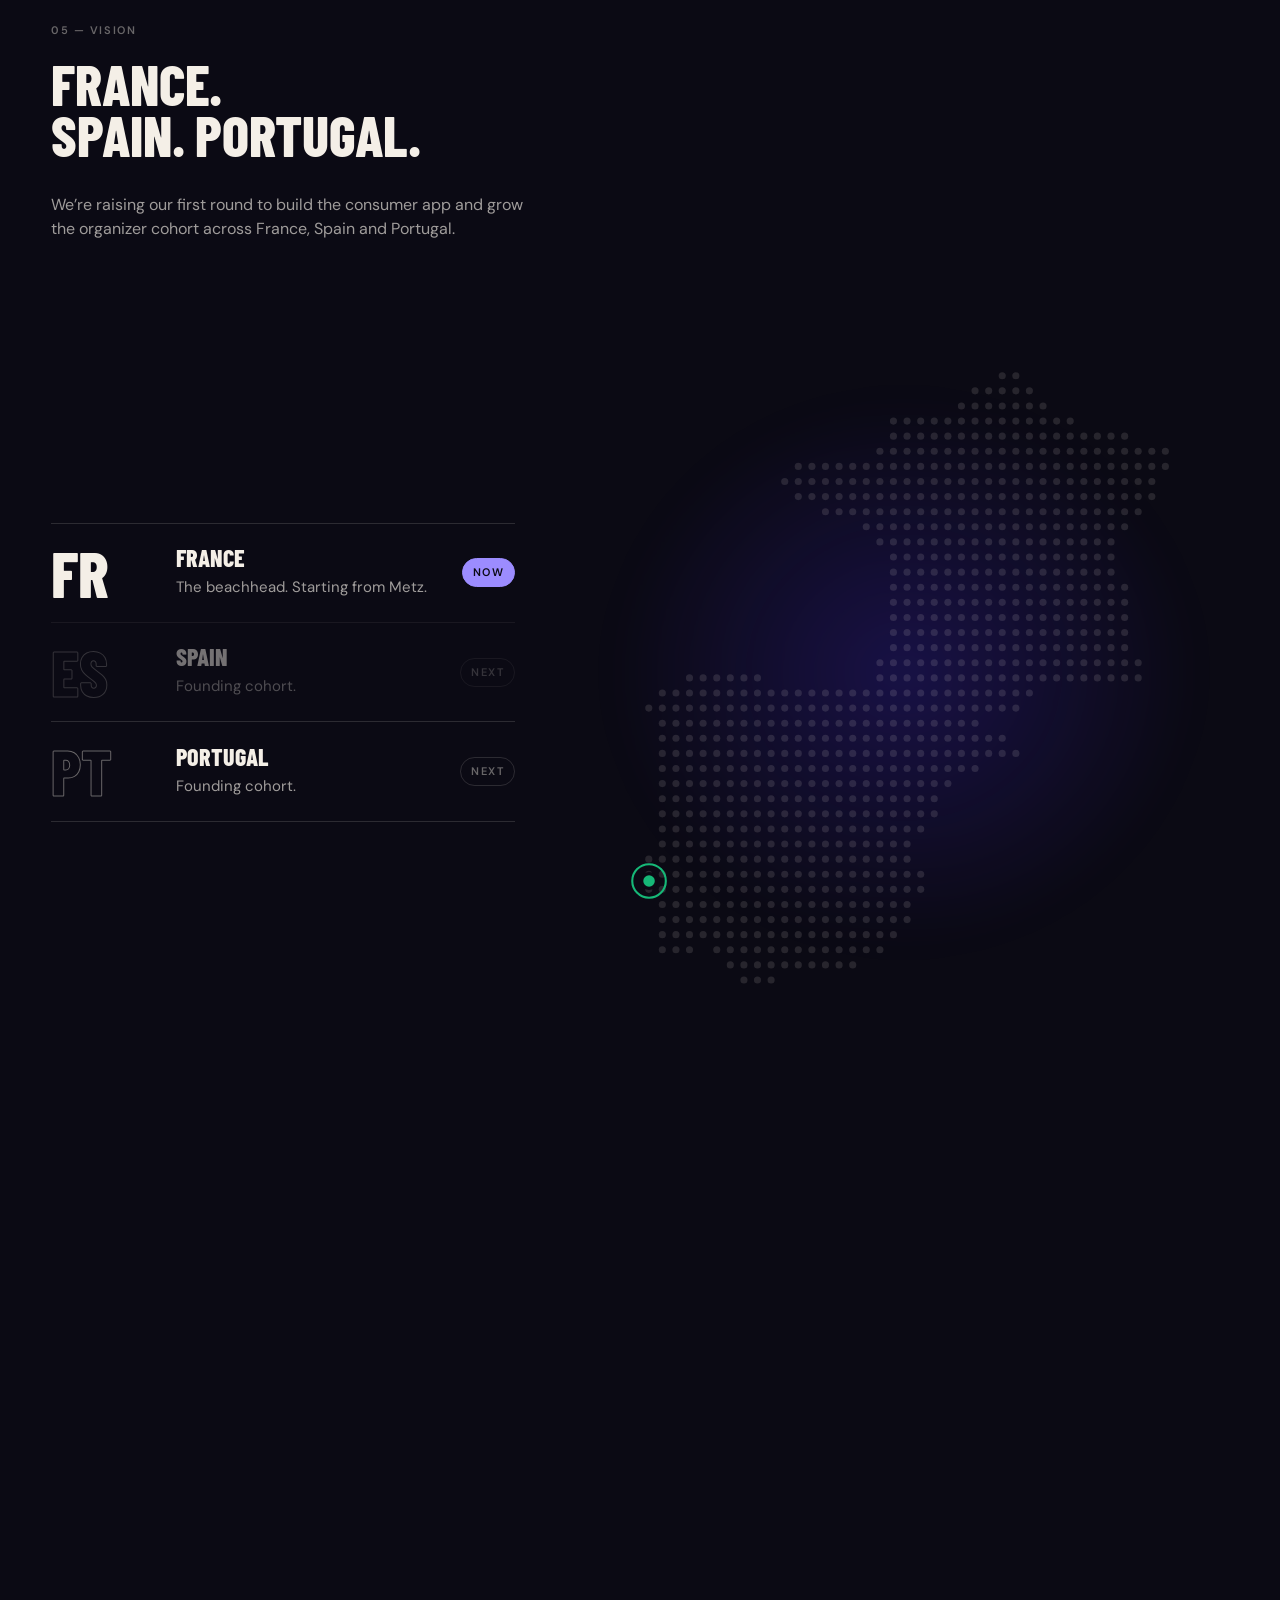
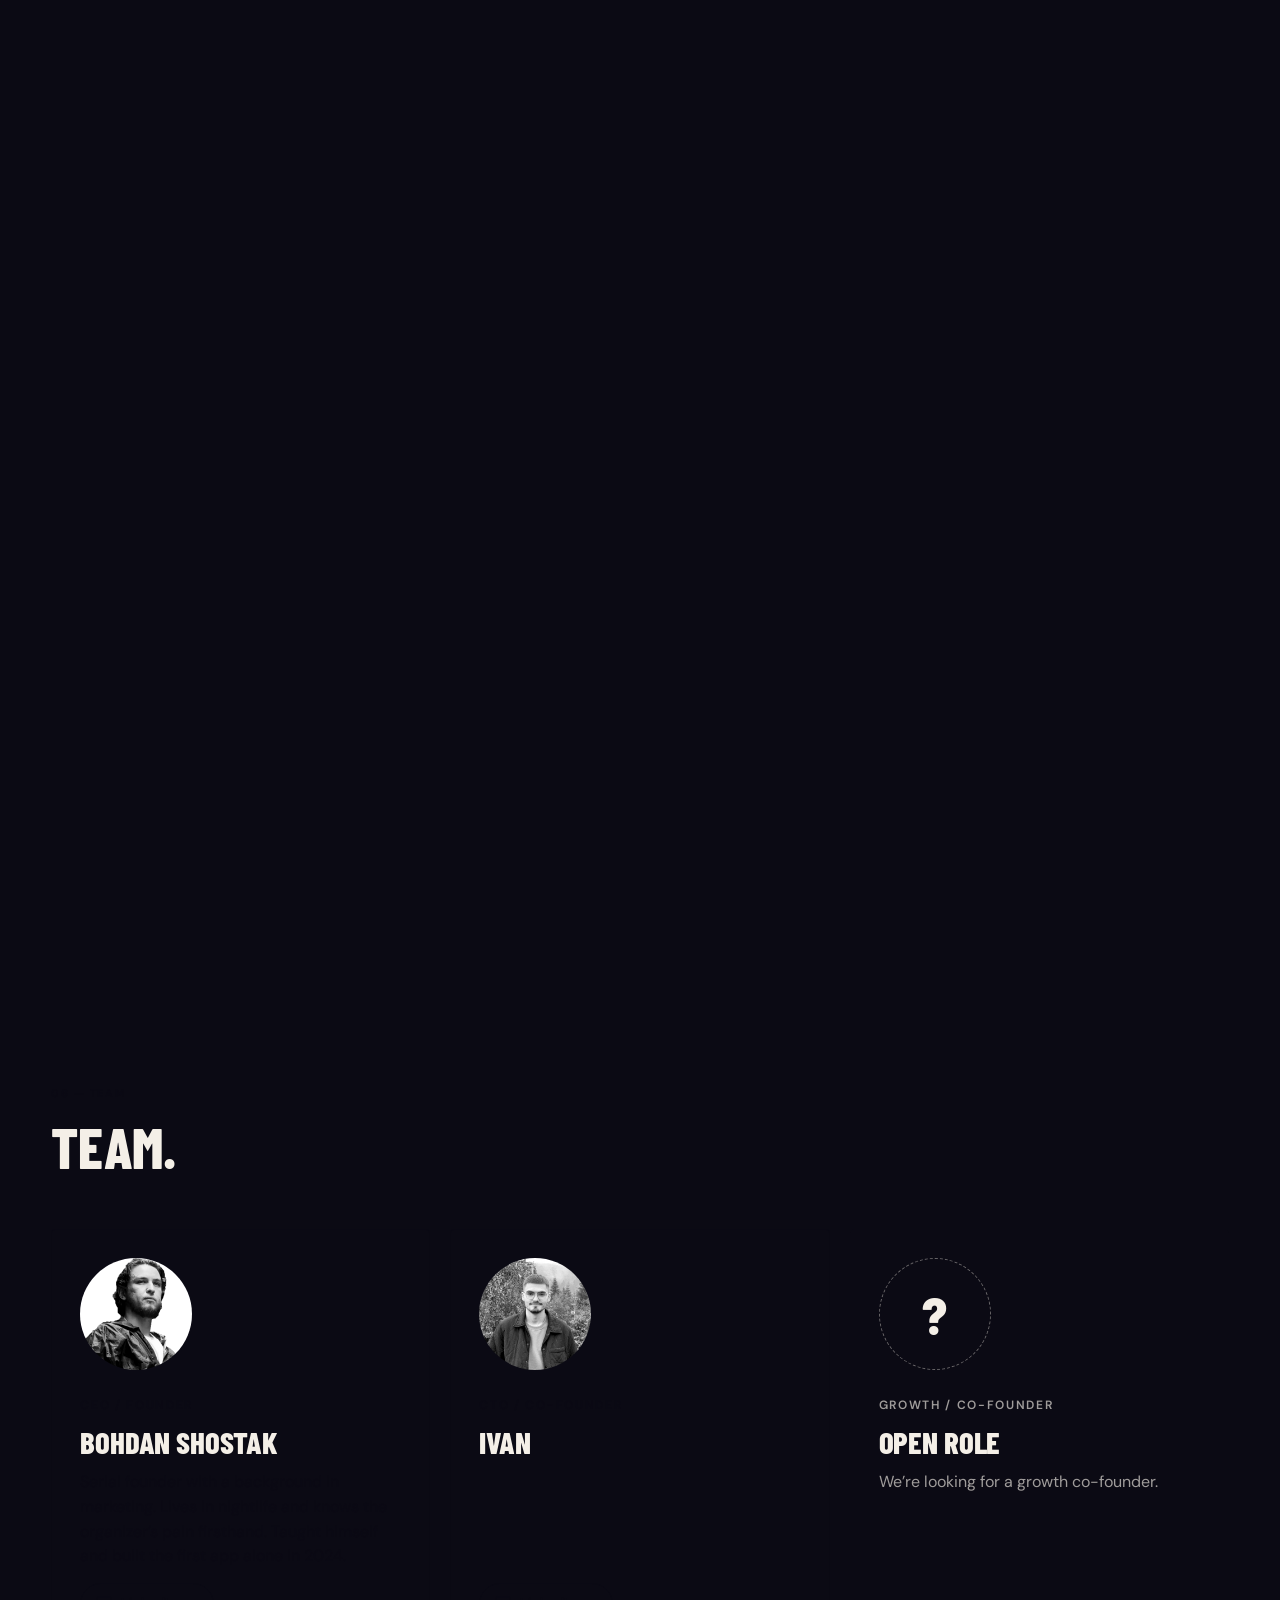
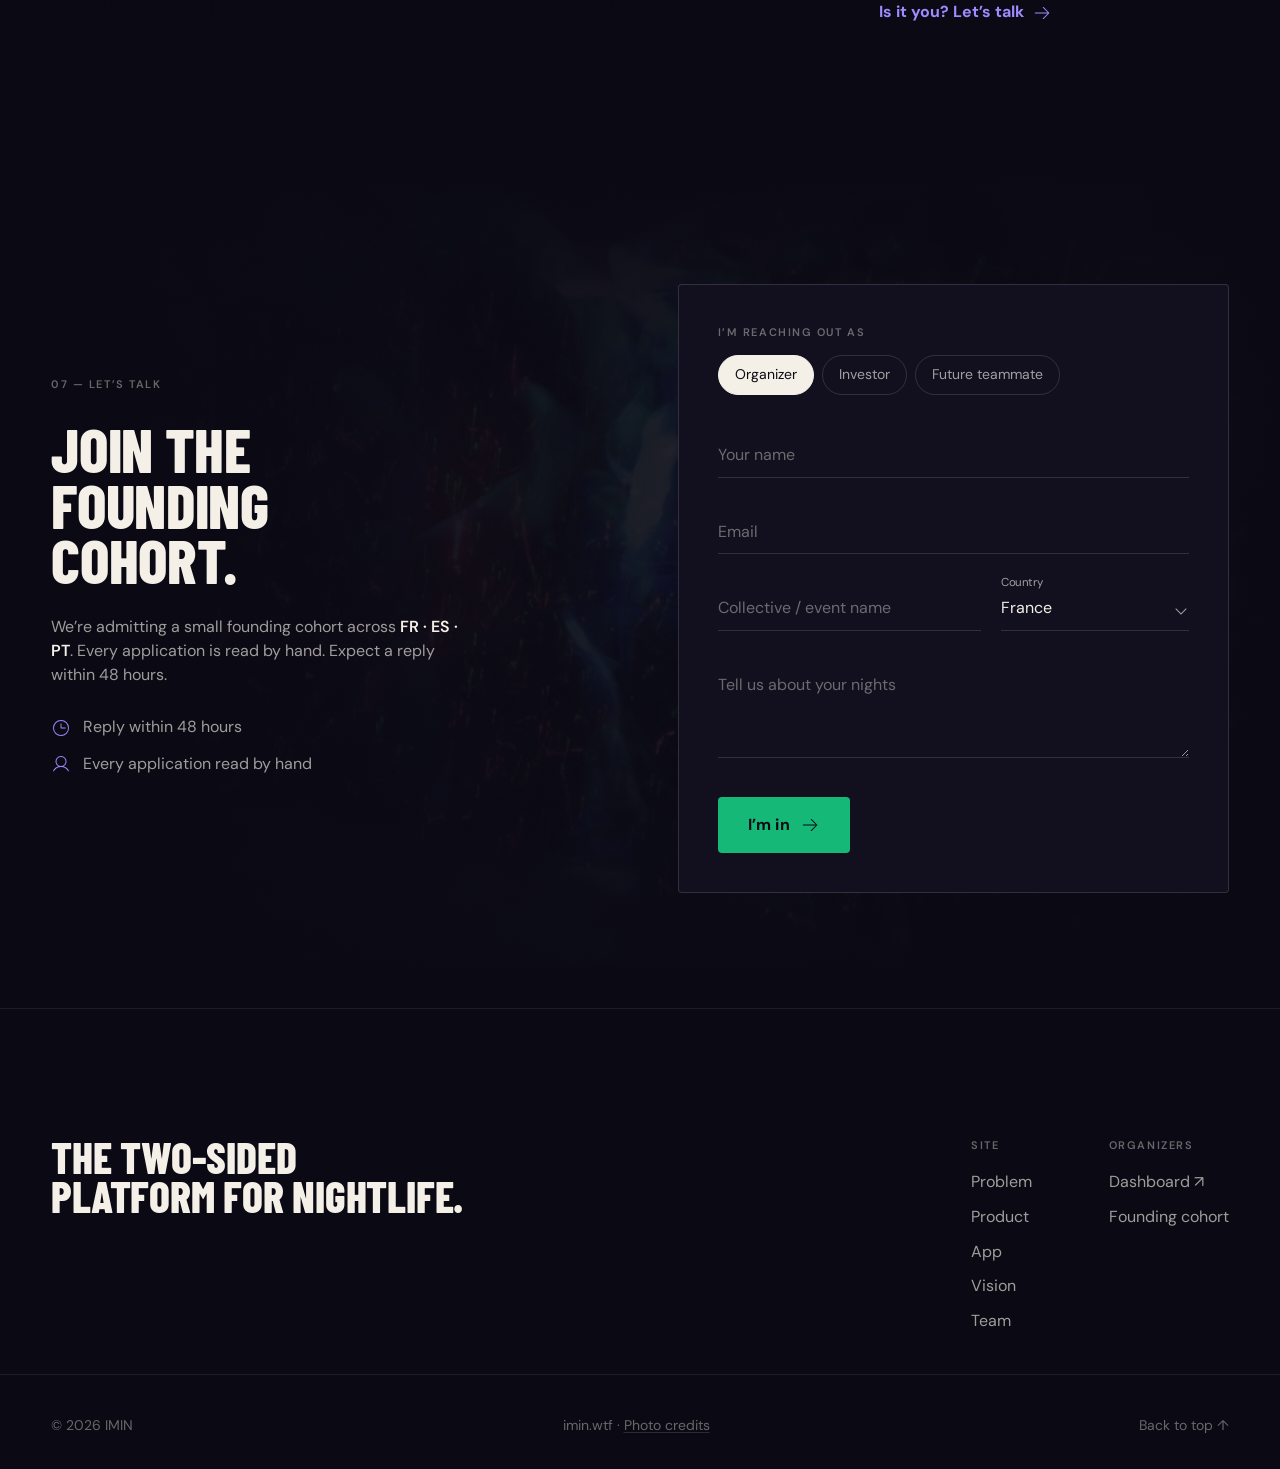
==== commit 877064a0: "Motion pass: live product cards, feature nav, wedge pin, room light, form and dashboard transitions " ====
--- a/index.html
+++ b/index.html
@@ -64,6 +64,7 @@
   </div>
 </div>
 
+<div class="wipe" aria-hidden="true"></div>
 <div class="grain" aria-hidden="true"></div>
 <div class="cursor" aria-hidden="true"><span class="cursor__label"></span></div>
 <div class="progress" aria-hidden="true"><span></span></div>
@@ -251,7 +252,8 @@
             <h3 class="display feat__title">Live dashboard</h3>
             <p>A live event overview: tickets sold, revenue and cycle metrics.</p>
           </div>
-          <div class="feat__visual card">
+          <div class="feat__visual card live-card">
+            <div class="toast" aria-hidden="true"><svg class="i"><use href="#i-ticket"/></svg><span>+1 ticket · Tier 2</span></div>
             <div class="card__head"><span>Event overview</span><span class="badge"><span class="live"></span>Live</span></div>
             <div class="stats">
               <div class="stat"><span class="stat__label">Tickets sold</span><span class="stat__val display"><span data-count="412">0</span><small>/600</small></span></div>
@@ -262,7 +264,7 @@
               <span style="--h:.32"></span><span style="--h:.45"></span><span style="--h:.38"></span><span style="--h:.56"></span><span style="--h:.5"></span><span style="--h:.64"></span><span style="--h:.6"></span><span style="--h:.72"></span><span style="--h:.68"></span><span style="--h:.84"></span><span style="--h:.78"></span><span class="is-door" style="--h:.95"></span>
             </div>
             <div class="card__row"><span>Early bird</span><span>Sold out</span></div>
-            <div class="card__row"><span>Tier 2</span><span>212 / 300</span></div>
+            <div class="card__row"><span>Tier 2</span><span><b class="tier2">212</b> / 300</span></div>
             <span class="demo-note">Illustrative data</span>
           </div>
         </article>
@@ -276,11 +278,15 @@
             <p>Meta Ads, email, SMS and AI posters — built from your own buyer data and launched from the same place you sell tickets.</p>
           </div>
           <div class="feat__visual card channels">
-            <div class="card__head"><span>Campaign</span><span class="badge">Ready</span></div>
+            <div class="card__head"><span>Campaign</span><span class="badge mk__badge">Ready</span></div>
             <div class="channel"><svg class="i i--lg"><use href="#i-globe"/></svg><div><b>Meta Ads</b><span>From your buyer data</span></div><i class="toggle on"></i></div>
             <div class="channel"><svg class="i i--lg"><use href="#i-envelope"/></svg><div><b>Email</b><span>From your buyer data</span></div><i class="toggle on"></i></div>
             <div class="channel"><svg class="i i--lg"><use href="#i-chat-circle"/></svg><div><b>SMS</b><span>From your buyer data</span></div><i class="toggle on"></i></div>
             <div class="channel"><svg class="i i--lg"><use href="#i-image"/></svg><div><b>AI poster</b><span>3 export-ready variants</span></div><i class="toggle on"></i></div>
+            <div class="mk__send">
+              <div class="mk__bar"><i></i></div>
+              <div class="mk__status"><span class="mk__text">Ready to launch</span><b class="mk__reach"><span class="mk__n">0</span> reached</b></div>
+            </div>
             <span class="demo-note">Illustrative data</span>
           </div>
         </article>
@@ -327,7 +333,14 @@
         </article>
 
       </div>
-      <div class="hscroll__progress" aria-hidden="true"><span></span></div>
+      <nav class="hnav" aria-label="Product features">
+        <button type="button" class="hnav__item is-active" data-i="0"><b>01</b>Forecast</button>
+        <button type="button" class="hnav__item" data-i="1"><b>02</b>Live dashboard</button>
+        <button type="button" class="hnav__item" data-i="2"><b>03</b>Marketing</button>
+        <button type="button" class="hnav__item" data-i="3"><b>04</b>Poster Studio</button>
+        <button type="button" class="hnav__item" data-i="4"><b>05</b>Your audience</button>
+        <div class="hscroll__progress" aria-hidden="true"><span></span></div>
+      </nav>
     </div>
   </section>
 
@@ -366,10 +379,11 @@
               <span class="phone__hello">Tonight near you</span>
               <svg class="i"><use href="#i-magnifying-glass"/></svg>
             </div>
+            <div class="phone__feed"><div class="phone__track">
             <div class="ev ev--hero">
               <div class="ev__art"><img src="assets/img/photos/dancefloor.jpg" alt="" loading="lazy"></div>
               <div class="ev__meta"><b>Warehouse 02</b><span>Techno · 1.2 km · 23:00</span></div>
-              <div class="ev__going"><i></i><i></i><i></i><span>+18 going</span></div>
+              <div class="ev__going"><i></i><i></i><i></i><i class="ev__me"></i><span class="ev__count">+18 going</span></div>
             </div>
             <div class="ev">
               <div class="ev__thumb"><img src="assets/img/photos/dj.jpg" alt="" loading="lazy"></div>
@@ -381,7 +395,23 @@
               <div class="ev__meta"><b>Disco Basement</b><span>Disco · 3.1 km · 00:00</span></div>
               <svg class="i"><use href="#i-heart"/></svg>
             </div>
-            <div class="phone__cta">I’m in</div>
+            <div class="ev ev--hero" aria-hidden="true">
+              <div class="ev__art"><img src="assets/img/photos/dancefloor.jpg" alt="" loading="lazy"></div>
+              <div class="ev__meta"><b>Warehouse 02</b><span>Techno · 1.2 km · 23:00</span></div>
+              <div class="ev__going"><i></i><i></i><i></i><span>+18 going</span></div>
+            </div>
+            <div class="ev">
+              <div class="ev__thumb"><img src="assets/img/photos/dj.jpg" alt="" loading="lazy"></div>
+              <div class="ev__meta"><b>Rooftop House</b><span>House · 2.4 km · 22:00</span></div>
+              <svg class="i"><use href="#i-heart"/></svg>
+            </div>
+            <div class="ev">
+              <div class="ev__thumb"><img src="assets/img/photos/lights.jpg" alt="" loading="lazy"></div>
+              <div class="ev__meta"><b>Disco Basement</b><span>Disco · 3.1 km · 00:00</span></div>
+              <svg class="i"><use href="#i-heart"/></svg>
+            </div>
+            </div></div>
+            <div class="phone__cta"><span class="phone__cta-a">I’m in</span><span class="phone__cta-b">You’re in ✓</span></div>
           </div>
         </div>
         <div class="float float--1" data-depth="0.6"><svg class="i"><use href="#i-chat-circle"/></svg><span><b>Léa</b> is going too</span></div>
@@ -397,11 +427,11 @@
       <h2 class="visually-hidden" id="wedge-title">Strategy</h2>
       <div class="wedge__row">
         <span class="label">Side A</span>
-        <p class="display wedge__line" data-split>The organizer OS<br>is the wedge.</p>
+        <p class="display wedge__line">The organizer OS<br>is the wedge.</p>
       </div>
       <div class="wedge__row wedge__row--r">
         <span class="label">Side B</span>
-        <p class="display wedge__line" data-split>The consumer app<br>is the moat.</p>
+        <p class="display wedge__line">The consumer app<br>is the moat.</p>
       </div>
     </div>
   </section>
@@ -572,6 +602,11 @@
           <button class="btn btn--door btn--lg" type="submit"><span>I’m in</span><svg class="i"><use href="#i-arrow-right"/></svg></button>
           <p class="form__status" role="status" aria-live="polite"></p>
         </div>
+        <div class="form__done" hidden>
+          <div class="form__mark"></div>
+          <b class="display">You’re in.</b>
+          <p>Every application is read by hand. Expect a reply within 48 hours.</p>
+        </div>
       </form>
     </div>
   </section>
--- a/assets/css/style.css
+++ b/assets/css/style.css
@@ -974,3 +974,74 @@
 .xmap__country:nth-child(3) .xmap__ring.is-on circle { fill: #CFC6FF; }
 .footer__small { color: var(--paper-40); text-decoration: underline; text-decoration-color: var(--paper-14); text-underline-offset: 2px; }
 .footer__small:hover { color: var(--paper); }
+
+[hidden] { display: none !important; }
+
+/* 1 — live dashboard */
+.live-card { overflow: visible; }
+.toast {
+  position: absolute; right: 16px; top: -18px; z-index: 3; display: inline-flex; align-items: center; gap: 8px;
+  padding: 8px 12px; border-radius: 99px; background: var(--paper); color: var(--midnight); font-size: 13px; font-weight: 600;
+  box-shadow: 0 14px 30px -12px rgba(0, 0, 0, .7); opacity: 0; pointer-events: none;
+}
+.toast .i { width: 16px; height: 16px; color: var(--ultra); }
+.stat__val [data-count] { display: inline-block; }
+.is-bump { animation: bump .7s var(--ease); }
+@keyframes bump { 0% { color: var(--haze); transform: translateY(-3px); } 100% { color: inherit; transform: none; } }
+.bars span { transition: height .6s var(--ease); }
+
+/* 2 — marketing send */
+.mk__send { display: flex; flex-direction: column; gap: 10px; padding-top: 14px; border-top: 1px solid var(--paper-8); }
+.mk__bar { height: 4px; border-radius: 99px; background: var(--paper-8); overflow: hidden; }
+.mk__bar i { display: block; height: 100%; background: linear-gradient(90deg, var(--ultra), var(--haze)); transform-origin: 0 50%; transform: scaleX(0); }
+.mk__status { display: flex; justify-content: space-between; align-items: baseline; font-size: 13px; color: var(--paper-64); }
+.mk__reach { font-weight: 600; color: var(--paper); font-variant-numeric: tabular-nums; }
+.mk__send.is-live .mk__text { color: var(--door); font-weight: 600; }
+.mk__send.is-live .mk__bar i { background: var(--door); }
+
+/* 3 — phone feed + I'm in */
+.phone__feed { position: relative; flex: 1; min-height: 0; overflow: hidden; margin: 0 -2px;
+  -webkit-mask-image: linear-gradient(180deg, transparent 0, #000 14px, #000 calc(100% - 24px), transparent 100%);
+  mask-image: linear-gradient(180deg, transparent 0, #000 14px, #000 calc(100% - 24px), transparent 100%); }
+.phone__track { display: flex; flex-direction: column; gap: 12px; padding: 2px 2px 12px; will-change: transform; }
+.ev__going .ev__me { background: var(--door); transform: scale(0); }
+.phone__cta { position: relative; overflow: hidden; flex: none; transition: background-color .4s var(--ease), color .4s; }
+.phone__cta span { grid-area: 1 / 1; transition: transform .45s var(--ease), opacity .3s; }
+.phone__cta-b { transform: translateY(120%); opacity: 0; }
+.phone__cta.is-in { background: var(--paper); color: var(--midnight); }
+.phone__cta.is-in .phone__cta-a { transform: translateY(-120%); opacity: 0; }
+.phone__cta.is-in .phone__cta-b { transform: none; opacity: 1; }
+
+/* 4 — the room lights up for the team */
+.team { --t: 1; position: relative; color: color-mix(in srgb, var(--midnight) calc(var(--t) * 100%), var(--paper)); }
+.team::before { content: ""; position: absolute; inset: 0; background: var(--midnight); opacity: calc(1 - var(--t)); pointer-events: none; }
+.team > .wrap { position: relative; z-index: 1; }
+
+/* 6 — feature nav */
+.hnav { position: relative; display: flex; flex-wrap: wrap; gap: 6px 28px; margin: 0 var(--gutter) 56px; max-width: calc(var(--max) - var(--gutter) * 2); padding-bottom: 14px; }
+.hnav .hscroll__progress { position: absolute; left: 0; right: 0; bottom: 0; margin: 0; }
+.hnav__item { display: inline-flex; align-items: baseline; gap: 8px; padding: 6px 0; font-size: 14px; color: var(--paper-40); transition: color .3s; }
+.hnav__item b { font-family: var(--f-display); font-weight: 800; font-size: 15px; color: inherit; }
+.hnav__item:hover { color: var(--paper-64); }
+.hnav__item.is-active { color: var(--paper); }
+.hnav__item.is-active b { color: var(--haze); }
+
+/* 7 — form success */
+.form__done { display: flex; flex-direction: column; align-items: flex-start; gap: 16px; padding: 24px 0 8px; }
+.form__mark { width: min(260px, 70%); }
+.form__mark svg { width: 100%; height: auto; overflow: visible; }
+.form__mark .s { fill: var(--paper); }
+.form__done b { font-size: clamp(40px, 4vw, 64px); }
+.form__done p { color: var(--paper-64); max-width: 36ch; }
+
+/* 8 — curtain to the dashboard */
+.wipe { position: fixed; inset: 0; z-index: 400; display: flex; visibility: hidden; pointer-events: none; }
+.wipe i { flex: 1; background: var(--ultra); transform: scaleY(0); }
+.wipe i:nth-child(3n + 2) { background: var(--midnight); }
+.wipe i:nth-child(5n) { background: var(--haze); }
+
+@media (max-width: 820px) {
+  .hnav { display: none; }
+  .toast { right: 10px; }
+}
+.stat__val { white-space: nowrap; }
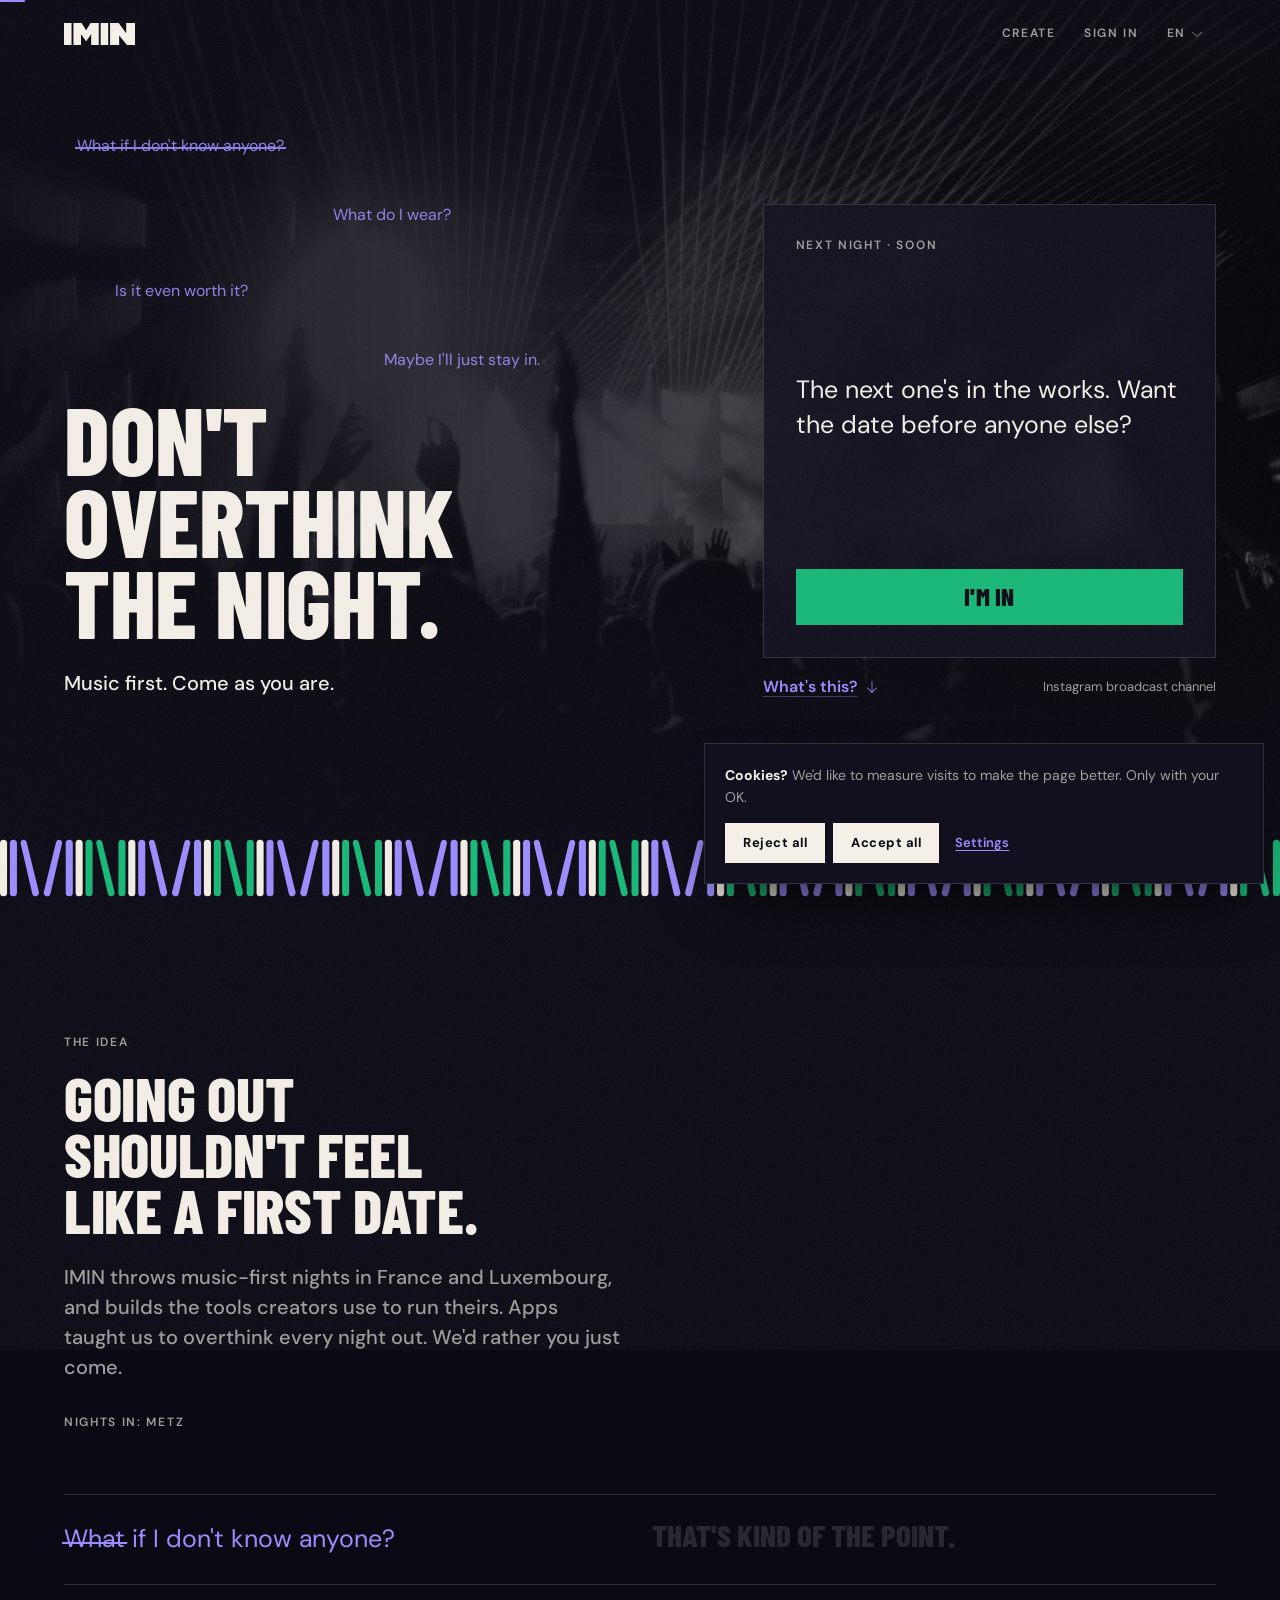
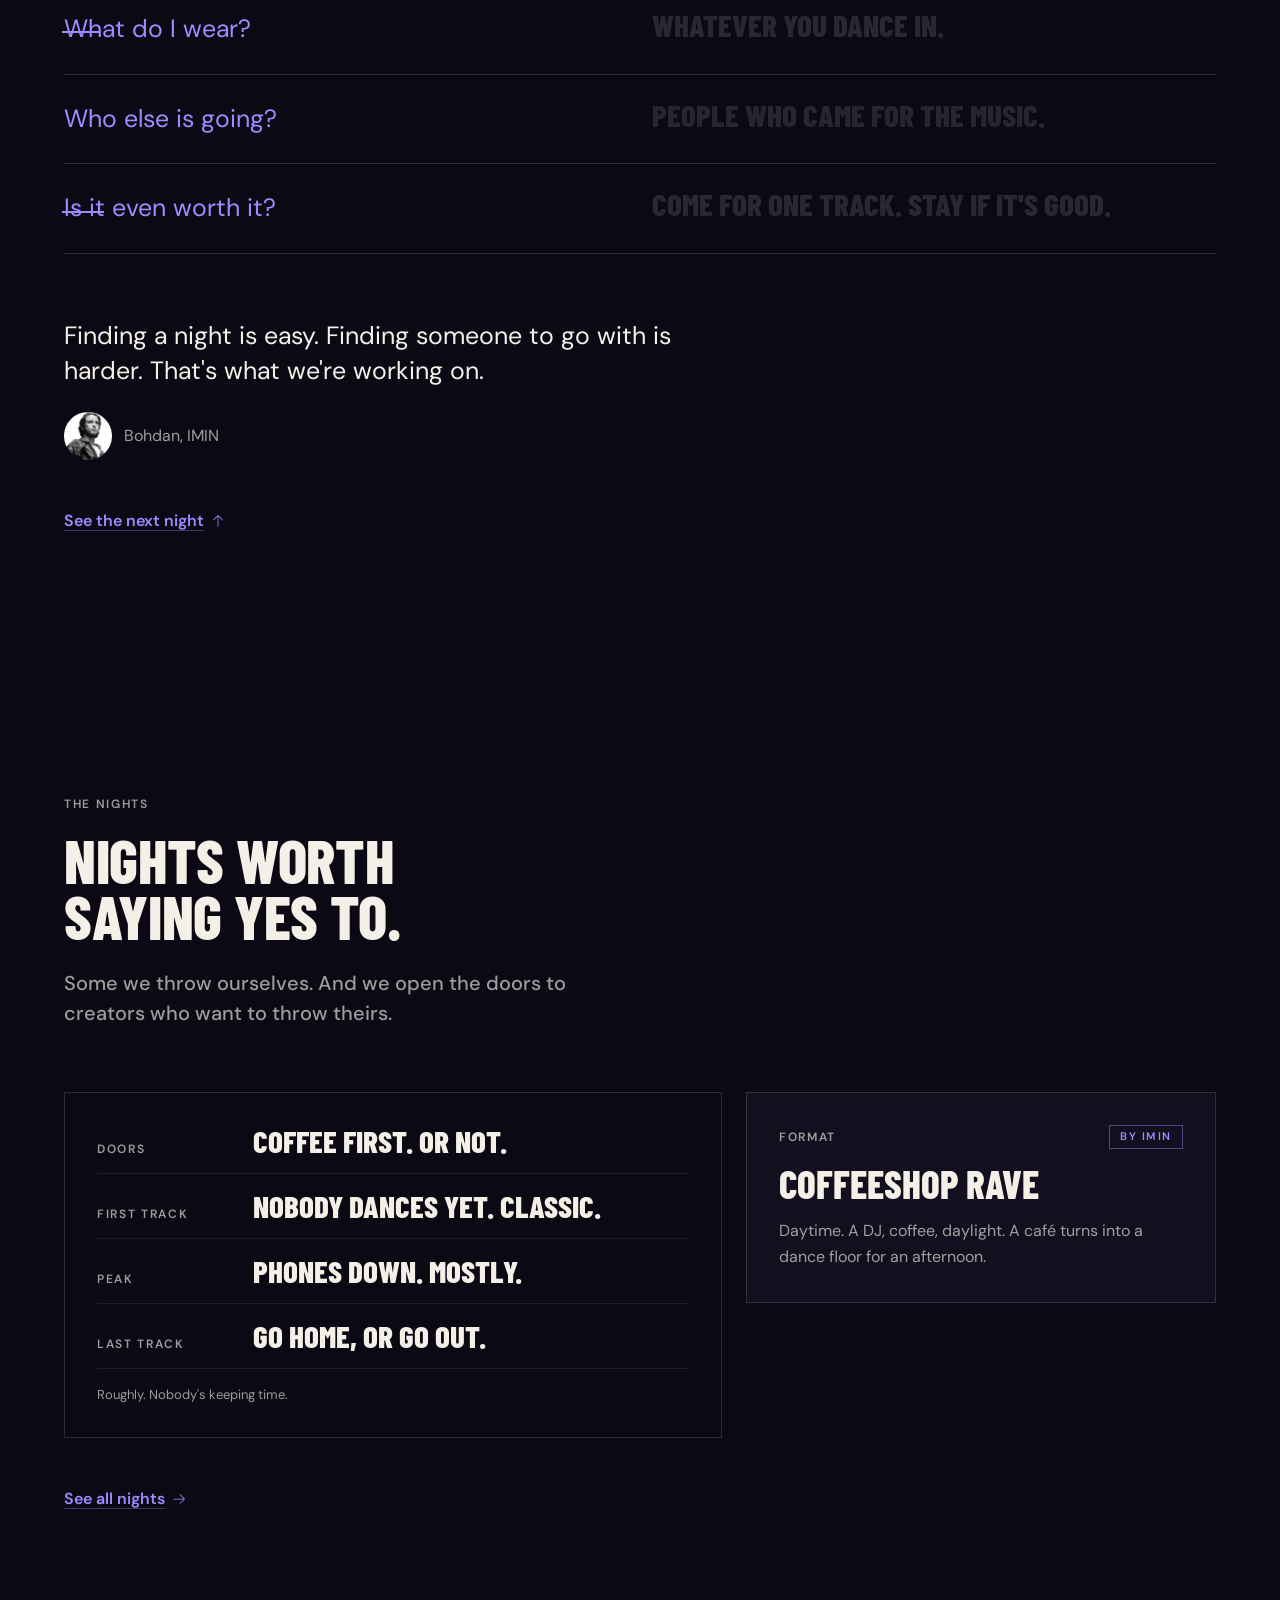
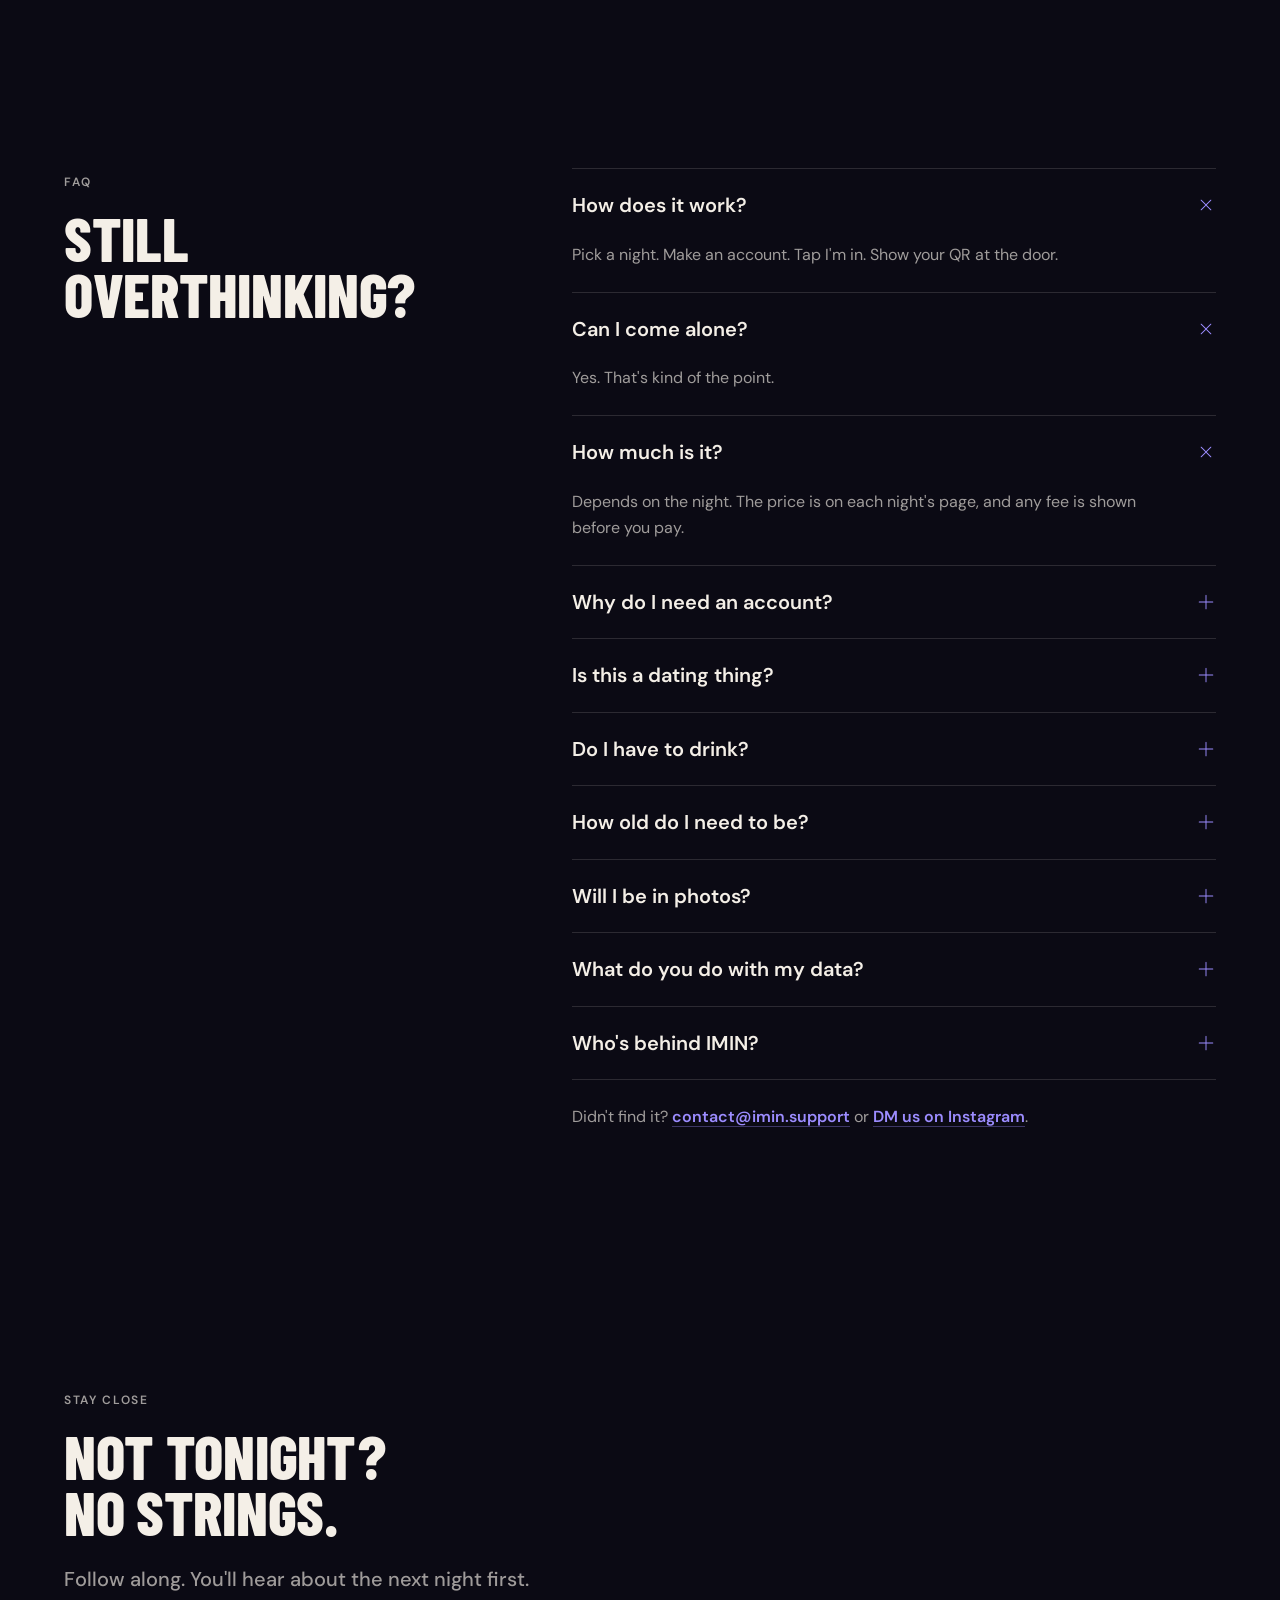
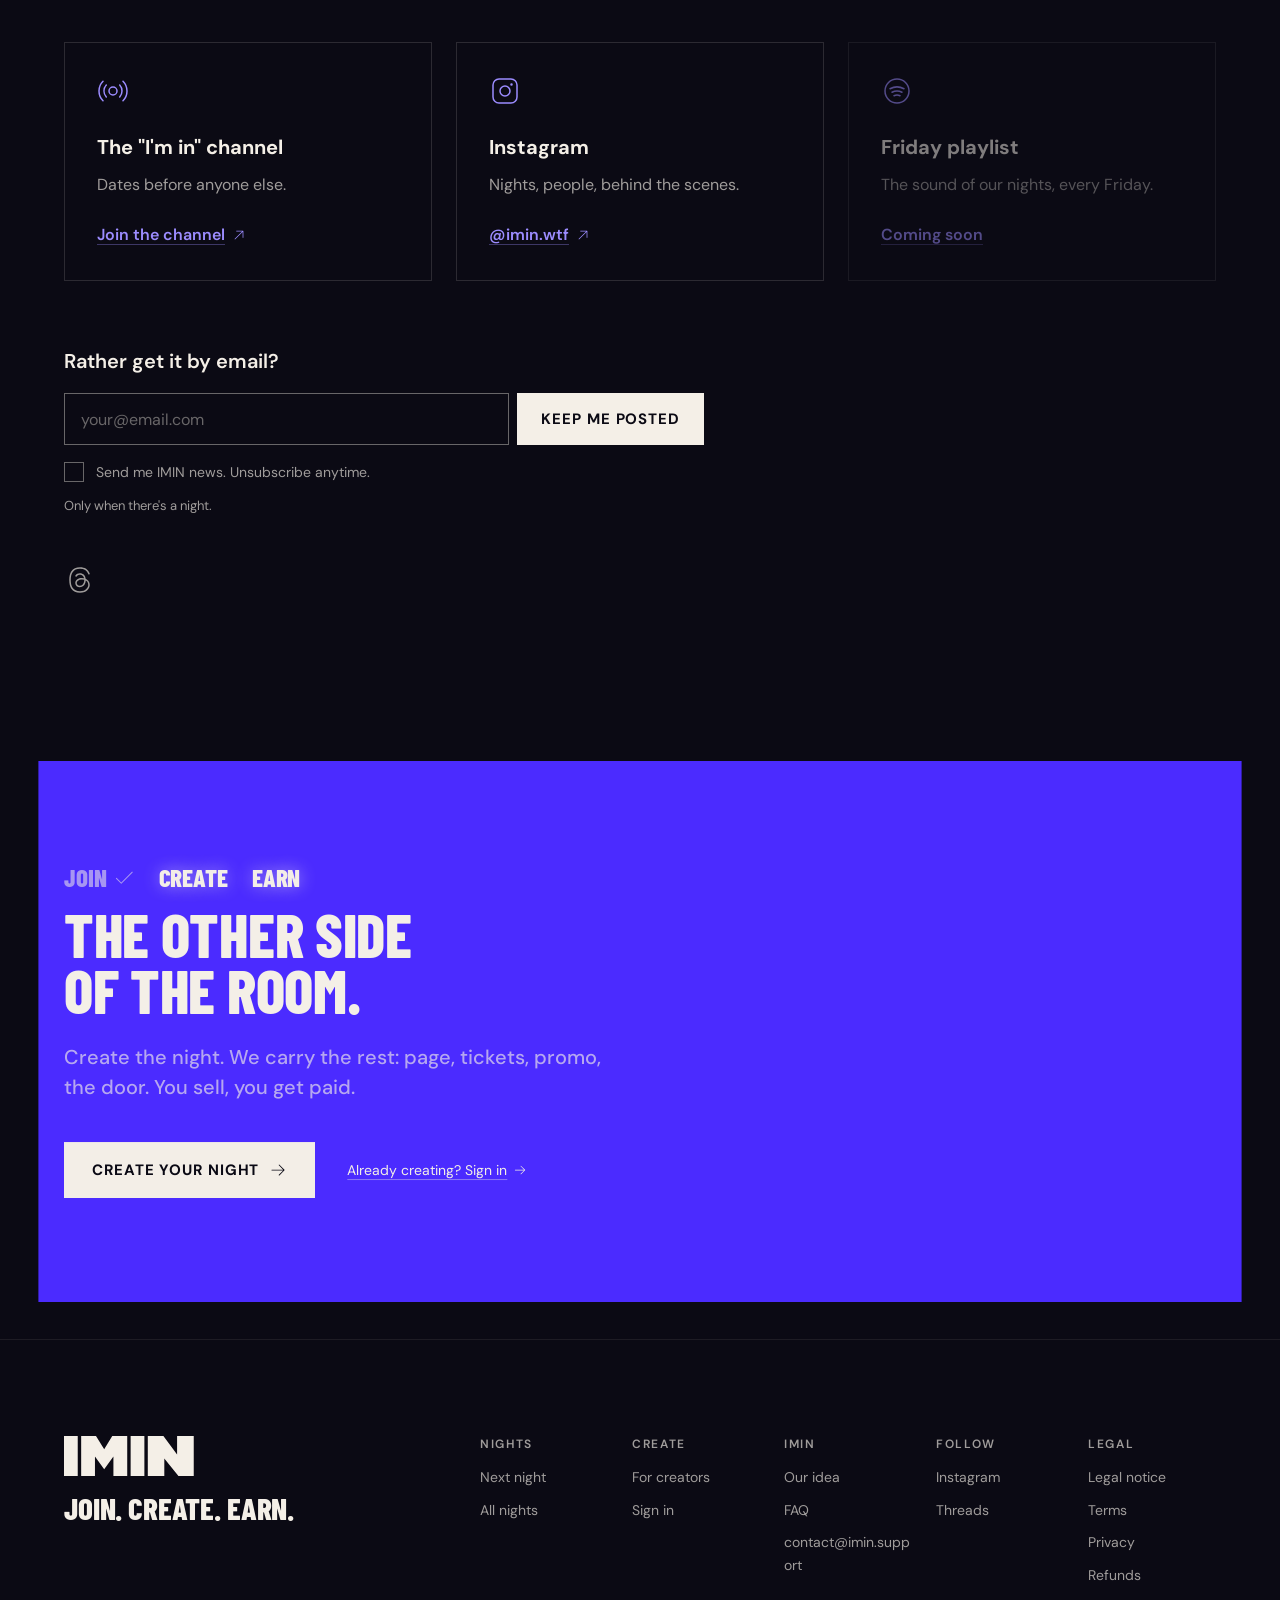
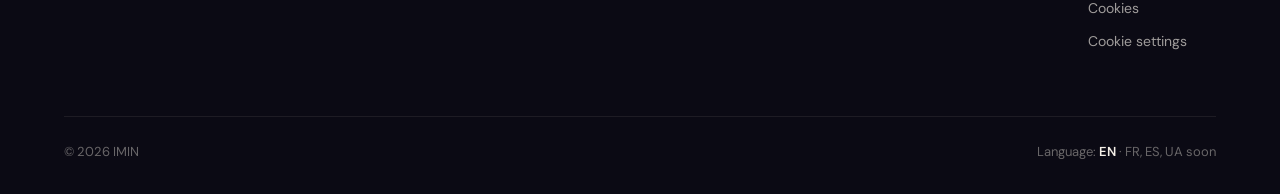
==== commit 7d8a53af: "Guest-only imin.wtf: new index for guests, investor page moved to investors.html Built from the gues" ====
--- a/index.html
+++ b/index.html
@@ -3,643 +3,329 @@
 <head>
   <meta charset="utf-8">
   <meta name="viewport" content="width=device-width, initial-scale=1, viewport-fit=cover">
-  <title>IMIN — The two-sided platform for nightlife</title>
-  <meta name="description" content="IMIN is the two-sided platform for nightlife: the operating system that runs the night for organizers, and the app that helps people find an event, and someone to go with.">
+  <title>IMIN — Don't overthink the night.</title>
+  <meta name="description" content="Music-first nights in France and Luxembourg. Come as you are. Pick a night, tap I'm in.">
   <meta name="theme-color" content="#0B0A14">
+  <link rel="canonical" href="https://imin.wtf/en/">
+  <link rel="alternate" hreflang="en" href="https://imin.wtf/en/">
+  <link rel="alternate" hreflang="fr" href="https://imin.wtf/fr/">
+  <link rel="alternate" hreflang="es" href="https://imin.wtf/es/">
+  <link rel="alternate" hreflang="uk" href="https://imin.wtf/uk/">
+  <link rel="alternate" hreflang="x-default" href="https://imin.wtf/en/">
   <meta property="og:type" content="website">
-  <meta property="og:url" content="https://imin.wtf/">
-  <meta property="og:title" content="IMIN — Two sides. One night.">
-  <meta property="og:description" content="The operating system that runs the night for organizers. And the app that helps people find an event, and someone to go with.">
-  <meta property="og:image" content="https://imin.wtf/assets/img/og.png">
+  <meta property="og:url" content="https://imin.wtf/en/">
+  <meta property="og:title" content="Don't overthink the night.">
+  <meta property="og:description" content="Music first. Come as you are.">
+  <meta property="og:image" content="https://imin.wtf/assets/img/og-guest.png">
   <meta name="twitter:card" content="summary_large_image">
   <link rel="icon" href="assets/img/favicon.svg" type="image/svg+xml">
-  <link rel="preconnect" href="https://fonts.googleapis.com">
-  <link rel="preconnect" href="https://fonts.gstatic.com" crossorigin>
-  <link href="https://fonts.googleapis.com/css2?family=Barlow+Condensed:wght@700;800&family=DM+Sans:opsz,wght@9..40,400;9..40,500;9..40,600;9..40,700&display=swap" rel="stylesheet">
+  <link rel="preload" href="assets/fonts/barlow-condensed-800-latin.woff2" as="font" type="font/woff2" crossorigin>
+  <link rel="preload" href="assets/fonts/dm-sans-var-latin.woff2" as="font" type="font/woff2" crossorigin>
+  <link rel="stylesheet" href="assets/css/fonts.css">
   <link rel="stylesheet" href="assets/css/style.css">
+  <link rel="stylesheet" href="assets/css/guest.css">
   <script>document.documentElement.classList.replace('no-js','js');</script>
 </head>
-<body>
+<body class="guest">
 <svg width="0" height="0" style="position:absolute" aria-hidden="true">
+  <symbol id="i-arrow-down" viewBox="0 0 256 256"><path d="M204.24,148.24l-72,72a6,6,0,0,1-8.48,0l-72-72a6,6,0,0,1,8.48-8.48L122,201.51V40a6,6,0,0,1,12,0V201.51l61.76-61.75a6,6,0,0,1,8.48,8.48Z"/></symbol>
   <symbol id="i-arrow-right" viewBox="0 0 256 256"><path d="M220.24,132.24l-72,72a6,6,0,0,1-8.48-8.48L201.51,134H40a6,6,0,0,1,0-12H201.51L139.76,60.24a6,6,0,0,1,8.48-8.48l72,72A6,6,0,0,1,220.24,132.24Z"/></symbol>
+  <symbol id="i-arrow-up" viewBox="0 0 256 256"><path d="M204.24,116.24a6,6,0,0,1-8.48,0L134,54.49V216a6,6,0,0,1-12,0V54.49L60.24,116.24a6,6,0,0,1-8.48-8.48l72-72a6,6,0,0,1,8.48,0l72,72A6,6,0,0,1,204.24,116.24Z"/></symbol>
   <symbol id="i-arrow-up-right" viewBox="0 0 256 256"><path d="M198,64V168a6,6,0,0,1-12,0V78.48L68.24,196.24a6,6,0,0,1-8.48-8.48L177.52,70H88a6,6,0,0,1,0-12H192A6,6,0,0,1,198,64Z"/></symbol>
-  <symbol id="i-bell" viewBox="0 0 256 256"><path d="M220.07,176.94C214.41,167.2,206,139.73,206,104a78,78,0,1,0-156,0c0,35.74-8.42,63.2-14.08,72.94A14,14,0,0,0,48,198H90.48a38,38,0,0,0,75,0H208a14,14,0,0,0,12.06-21.06ZM128,218a26,26,0,0,1-25.29-20h50.58A26,26,0,0,1,128,218Zm81.71-33a1.9,1.9,0,0,1-1.7,1H48a1.9,1.9,0,0,1-1.7-1,2,2,0,0,1,0-2C53.87,170,62,139.69,62,104a66,66,0,1,1,132,0c0,35.68,8.14,65.95,15.71,79A2,2,0,0,1,209.71,185Z"/></symbol>
-  <symbol id="i-chart-line-up" viewBox="0 0 256 256"><path d="M230,208a6,6,0,0,1-6,6H32a6,6,0,0,1-6-6V48a6,6,0,0,1,12,0V161.52l53.76-53.76a6,6,0,0,1,8.48,0L128,135.51,185.52,78H160a6,6,0,0,1,0-12h40a6,6,0,0,1,6,6v40a6,6,0,0,1-12,0V86.48l-61.76,61.76a6,6,0,0,1-8.48,0L96,120.49l-58,58V202H224A6,6,0,0,1,230,208Z"/></symbol>
-  <symbol id="i-chat-circle" viewBox="0 0 256 256"><path d="M128,26A102,102,0,0,0,38.35,176.69L26.73,211.56a14,14,0,0,0,17.71,17.71l34.87-11.62A102,102,0,1,0,128,26Zm0,192a90,90,0,0,1-45.06-12.08,6.09,6.09,0,0,0-3-.81,6.2,6.2,0,0,0-1.9.31L40.65,217.88a2,2,0,0,1-2.53-2.53L50.58,178a6,6,0,0,0-.5-4.91A90,90,0,1,1,128,218Z"/></symbol>
-  <symbol id="i-clock" viewBox="0 0 256 256"><path d="M128,26A102,102,0,1,0,230,128,102.12,102.12,0,0,0,128,26Zm0,192a90,90,0,1,1,90-90A90.1,90.1,0,0,1,128,218Zm62-90a6,6,0,0,1-6,6H128a6,6,0,0,1-6-6V72a6,6,0,0,1,12,0v50h50A6,6,0,0,1,190,128Z"/></symbol>
-  <symbol id="i-download-simple" viewBox="0 0 256 256"><path d="M222,144v64a6,6,0,0,1-6,6H40a6,6,0,0,1-6-6V144a6,6,0,0,1,12,0v58H210V144a6,6,0,0,1,12,0Zm-98.24,4.24a6,6,0,0,0,8.48,0l40-40a6,6,0,0,0-8.48-8.48L134,129.51V32a6,6,0,0,0-12,0v97.51L92.24,99.76a6,6,0,0,0-8.48,8.48Z"/></symbol>
-  <symbol id="i-envelope" viewBox="0 0 256 256"><path d="M224,50H32a6,6,0,0,0-6,6V192a14,14,0,0,0,14,14H216a14,14,0,0,0,14-14V56A6,6,0,0,0,224,50Zm-96,85.86L47.42,62H208.58ZM101.67,128,38,186.36V69.64Zm8.88,8.14L124,148.42a6,6,0,0,0,8.1,0l13.4-12.28L208.58,194H47.43ZM154.33,128,218,69.64V186.36Z"/></symbol>
-  <symbol id="i-equalizer" viewBox="0 0 256 256"><path d="M78,96a6,6,0,0,1-6,6H24a6,6,0,0,1,0-12H72A6,6,0,0,1,78,96Zm-6,26H24a6,6,0,0,0,0,12H72a6,6,0,0,0,0-12Zm0,32H24a6,6,0,0,0,0,12H72a6,6,0,0,0,0-12Zm0,32H24a6,6,0,0,0,0,12H72a6,6,0,0,0,0-12Zm80-64H104a6,6,0,0,0,0,12h48a6,6,0,0,0,0-12Zm0,32H104a6,6,0,0,0,0,12h48a6,6,0,0,0,0-12Zm0,32H104a6,6,0,0,0,0,12h48a6,6,0,0,0,0-12Zm80-96H184a6,6,0,0,0,0,12h48a6,6,0,0,0,0-12ZM184,70h48a6,6,0,0,0,0-12H184a6,6,0,0,0,0,12Zm48,52H184a6,6,0,0,0,0,12h48a6,6,0,0,0,0-12Zm0,32H184a6,6,0,0,0,0,12h48a6,6,0,0,0,0-12Zm0,32H184a6,6,0,0,0,0,12h48a6,6,0,0,0,0-12Z"/></symbol>
-  <symbol id="i-globe" viewBox="0 0 256 256"><path d="M128,26A102,102,0,1,0,230,128,102.12,102.12,0,0,0,128,26Zm81.57,64H169.19a132.58,132.58,0,0,0-25.73-50.67A90.29,90.29,0,0,1,209.57,90ZM218,128a89.7,89.7,0,0,1-3.83,26H171.81a155.43,155.43,0,0,0,0-52h42.36A89.7,89.7,0,0,1,218,128Zm-90,87.83a110,110,0,0,1-15.19-19.45A124.24,124.24,0,0,1,99.35,166h57.3a124.24,124.24,0,0,1-13.46,30.38A110,110,0,0,1,128,215.83ZM96.45,154a139.18,139.18,0,0,1,0-52h63.1a139.18,139.18,0,0,1,0,52ZM38,128a89.7,89.7,0,0,1,3.83-26H84.19a155.43,155.43,0,0,0,0,52H41.83A89.7,89.7,0,0,1,38,128Zm90-87.83a110,110,0,0,1,15.19,19.45A124.24,124.24,0,0,1,156.65,90H99.35a124.24,124.24,0,0,1,13.46-30.38A110,110,0,0,1,128,40.17Zm-15.46-.84A132.58,132.58,0,0,0,86.81,90H46.43A90.29,90.29,0,0,1,112.54,39.33ZM46.43,166H86.81a132.58,132.58,0,0,0,25.73,50.67A90.29,90.29,0,0,1,46.43,166Zm97,50.67A132.58,132.58,0,0,0,169.19,166h40.38A90.29,90.29,0,0,1,143.46,216.67Z"/></symbol>
-  <symbol id="i-heart" viewBox="0 0 256 256"><path d="M178,42c-21,0-39.26,9.47-50,25.34C117.26,51.47,99,42,78,42a60.07,60.07,0,0,0-60,60c0,29.2,18.2,59.59,54.1,90.31a334.68,334.68,0,0,0,53.06,37,6,6,0,0,0,5.68,0,334.68,334.68,0,0,0,53.06-37C219.8,161.59,238,131.2,238,102A60.07,60.07,0,0,0,178,42ZM128,217.11C111.59,207.64,30,157.72,30,102A48.05,48.05,0,0,1,78,54c20.28,0,37.31,10.83,44.45,28.27a6,6,0,0,0,11.1,0C140.69,64.83,157.72,54,178,54a48.05,48.05,0,0,1,48,48C226,157.72,144.41,207.64,128,217.11Z"/></symbol>
-  <symbol id="i-image" viewBox="0 0 256 256"><path d="M216,42H40A14,14,0,0,0,26,56V200a14,14,0,0,0,14,14H216a14,14,0,0,0,14-14V56A14,14,0,0,0,216,42ZM40,54H216a2,2,0,0,1,2,2V163.57L188.53,134.1a14,14,0,0,0-19.8,0l-21.42,21.42L101.9,110.1a14,14,0,0,0-19.8,0L38,154.2V56A2,2,0,0,1,40,54ZM38,200V171.17l52.58-52.58a2,2,0,0,1,2.84,0L176.83,202H40A2,2,0,0,1,38,200Zm178,2H193.8l-38-38,21.41-21.42a2,2,0,0,1,2.83,0l38,38V200A2,2,0,0,1,216,202ZM146,100a10,10,0,1,1,10,10A10,10,0,0,1,146,100Z"/></symbol>
-  <symbol id="i-linkedin-logo" viewBox="0 0 256 256"><path d="M216,26H40A14,14,0,0,0,26,40V216a14,14,0,0,0,14,14H216a14,14,0,0,0,14-14V40A14,14,0,0,0,216,26Zm2,190a2,2,0,0,1-2,2H40a2,2,0,0,1-2-2V40a2,2,0,0,1,2-2H216a2,2,0,0,1,2,2ZM94,112v64a6,6,0,0,1-12,0V112a6,6,0,0,1,12,0Zm88,28v36a6,6,0,0,1-12,0V140a22,22,0,0,0-44,0v36a6,6,0,0,1-12,0V112a6,6,0,0,1,12,0v2.11A34,34,0,0,1,182,140ZM98,84A10,10,0,1,1,88,74,10,10,0,0,1,98,84Z"/></symbol>
-  <symbol id="i-lightning" viewBox="0 0 256 256"><path d="M213.84,118.63a6,6,0,0,0-3.73-4.25L150.88,92.17l15-75a6,6,0,0,0-10.27-5.27l-112,120a6,6,0,0,0,2.28,9.71l59.23,22.21-15,75a6,6,0,0,0,3.14,6.52A6.07,6.07,0,0,0,96,246a6,6,0,0,0,4.39-1.91l112-120A6,6,0,0,0,213.84,118.63ZM106,220.46l11.85-59.28a6,6,0,0,0-3.77-6.8l-55.6-20.85,91.46-98L138.12,94.82a6,6,0,0,0,3.77,6.8l55.6,20.85Z"/></symbol>
-  <symbol id="i-magnifying-glass" viewBox="0 0 256 256"><path d="M228.24,219.76l-51.38-51.38a86.15,86.15,0,1,0-8.48,8.48l51.38,51.38a6,6,0,0,0,8.48-8.48ZM38,112a74,74,0,1,1,74,74A74.09,74.09,0,0,1,38,112Z"/></symbol>
-  <symbol id="i-map-pin" viewBox="0 0 256 256"><path d="M128,66a38,38,0,1,0,38,38A38,38,0,0,0,128,66Zm0,64a26,26,0,1,1,26-26A26,26,0,0,1,128,130Zm0-112a86.1,86.1,0,0,0-86,86c0,30.91,14.34,63.74,41.47,94.94a252.32,252.32,0,0,0,41.09,38,6,6,0,0,0,6.88,0,252.32,252.32,0,0,0,41.09-38c27.13-31.2,41.47-64,41.47-94.94A86.1,86.1,0,0,0,128,18Zm0,206.51C113,212.93,54,163.62,54,104a74,74,0,0,1,148,0C202,163.62,143,212.93,128,224.51Z"/></symbol>
-  <symbol id="i-megaphone" viewBox="0 0 256 256"><path d="M246,120a46.05,46.05,0,0,0-46-46H160.15c-2.58-.15-54.1-3.57-103.15-44.71A14,14,0,0,0,34,40V200a13.85,13.85,0,0,0,8.07,12.68A14.16,14.16,0,0,0,48,214a13.9,13.9,0,0,0,9-3.3c40-33.52,81.57-42,97-44.07v34a14,14,0,0,0,6.23,11.65l11,7.33a14,14,0,0,0,21.32-8.17l12.13-45.71A46.07,46.07,0,0,0,246,120ZM49.29,201.52A2,2,0,0,1,46,200V40a1.9,1.9,0,0,1,1.15-1.8A2.08,2.08,0,0,1,48,38a1.91,1.91,0,0,1,1.26.48c44,36.92,89,45.19,104.71,47v69C138.29,156.33,93.3,164.61,49.29,201.52Zm131.64,7a2,2,0,0,1-3.05,1.18l-11-7.33a2,2,0,0,1-.89-1.67V166h26.2ZM200,154H166V86h34a34,34,0,1,1,0,68Z"/></symbol>
-  <symbol id="i-money" viewBox="0 0 256 256"><path d="M128,166a38,38,0,1,0-38-38A38,38,0,0,0,128,166Zm0-64a26,26,0,1,1-26,26A26,26,0,0,1,128,102ZM240,58H16a6,6,0,0,0-6,6V192a6,6,0,0,0,6,6H240a6,6,0,0,0,6-6V64A6,6,0,0,0,240,58ZM22,108.82A54.73,54.73,0,0,0,60.82,70H195.18A54.73,54.73,0,0,0,234,108.82v38.36A54.73,54.73,0,0,0,195.18,186H60.82A54.73,54.73,0,0,0,22,147.18ZM234,96.29A42.8,42.8,0,0,1,207.71,70H234ZM48.29,70A42.8,42.8,0,0,1,22,96.29V70ZM22,159.71A42.8,42.8,0,0,1,48.29,186H22ZM207.71,186A42.8,42.8,0,0,1,234,159.71V186Z"/></symbol>
-  <symbol id="i-sparkle" viewBox="0 0 256 256"><path d="M196.89,130.94,144.4,111.6,125.06,59.11a13.92,13.92,0,0,0-26.12,0L79.6,111.6,27.11,130.94a13.92,13.92,0,0,0,0,26.12L79.6,176.4l19.34,52.49a13.92,13.92,0,0,0,26.12,0L144.4,176.4l52.49-19.34a13.92,13.92,0,0,0,0-26.12Zm-4.15,14.86-55.08,20.3a6,6,0,0,0-3.56,3.56l-20.3,55.08a1.92,1.92,0,0,1-3.6,0L89.9,169.66a6,6,0,0,0-3.56-3.56L31.26,145.8a1.92,1.92,0,0,1,0-3.6l55.08-20.3a6,6,0,0,0,3.56-3.56l20.3-55.08a1.92,1.92,0,0,1,3.6,0l20.3,55.08a6,6,0,0,0,3.56,3.56l55.08,20.3a1.92,1.92,0,0,1,0,3.6ZM146,40a6,6,0,0,1,6-6h18V16a6,6,0,0,1,12,0V34h18a6,6,0,0,1,0,12H182V64a6,6,0,0,1-12,0V46H152A6,6,0,0,1,146,40ZM246,88a6,6,0,0,1-6,6H230v10a6,6,0,0,1-12,0V94H208a6,6,0,0,1,0-12h10V72a6,6,0,0,1,12,0V82h10A6,6,0,0,1,246,88Z"/></symbol>
-  <symbol id="i-ticket" viewBox="0 0 256 256"><path d="M232,102a6,6,0,0,0,6-6V64a14,14,0,0,0-14-14H32A14,14,0,0,0,18,64V96a6,6,0,0,0,6,6,26,26,0,0,1,0,52,6,6,0,0,0-6,6v32a14,14,0,0,0,14,14H224a14,14,0,0,0,14-14V160a6,6,0,0,0-6-6,26,26,0,0,1,0-52ZM30,192V165.53a38,38,0,0,0,0-75.06V64a2,2,0,0,1,2-2H90V194H32A2,2,0,0,1,30,192Zm196-26.47V192a2,2,0,0,1-2,2H102V62H224a2,2,0,0,1,2,2V90.47a38,38,0,0,0,0,75.06Z"/></symbol>
-  <symbol id="i-user" viewBox="0 0 256 256"><path d="M229.19,213c-15.81-27.32-40.63-46.49-69.47-54.62a70,70,0,1,0-63.44,0C67.44,166.5,42.62,185.67,26.81,213a6,6,0,1,0,10.38,6C56.4,185.81,90.34,166,128,166s71.6,19.81,90.81,53a6,6,0,1,0,10.38-6ZM70,96a58,58,0,1,1,58,58A58.07,58.07,0,0,1,70,96Z"/></symbol>
-  <symbol id="i-users" viewBox="0 0 256 256"><path d="M112.6,158.43a58,58,0,1,0-57.2,0A93.83,93.83,0,0,0,5.21,196.72a6,6,0,0,0,10.05,6.56,82,82,0,0,1,137.48,0,6,6,0,0,0,10-6.56A93.83,93.83,0,0,0,112.6,158.43ZM38,108a46,46,0,1,1,46,46A46.06,46.06,0,0,1,38,108Zm211,97a6,6,0,0,1-8.3-1.74A81.8,81.8,0,0,0,172,166a6,6,0,0,1,0-12,46,46,0,1,0-17.08-88.73,6,6,0,1,1-4.46-11.14,58,58,0,0,1,50.14,104.3,93.83,93.83,0,0,1,50.19,38.29A6,6,0,0,1,249,205Z"/></symbol>
-  <symbol id="i-users-three" viewBox="0 0 256 256"><path d="M243.6,148.8a6,6,0,0,1-8.4-1.2A53.58,53.58,0,0,0,192,126a6,6,0,0,1,0-12,26,26,0,1,0-25.18-32.5,6,6,0,0,1-11.62-3,38,38,0,1,1,59.91,39.63A65.69,65.69,0,0,1,244.8,140.4,6,6,0,0,1,243.6,148.8ZM189.19,213a6,6,0,0,1-2.19,8.2,5.9,5.9,0,0,1-3,.81,6,6,0,0,1-5.2-3,59,59,0,0,0-101.62,0,6,6,0,1,1-10.38-6A70.1,70.1,0,0,1,103,182.55a46,46,0,1,1,50.1,0A70.1,70.1,0,0,1,189.19,213ZM128,178a34,34,0,1,0-34-34A34,34,0,0,0,128,178ZM70,120a6,6,0,0,0-6-6A26,26,0,1,1,89.18,81.49a6,6,0,1,0,11.62-3,38,38,0,1,0-59.91,39.63A65.69,65.69,0,0,0,11.2,140.4a6,6,0,1,0,9.6,7.2A53.58,53.58,0,0,1,64,126,6,6,0,0,0,70,120Z"/></symbol>
+  <symbol id="i-broadcast" viewBox="0 0 256 256"><path d="M128,90a38,38,0,1,0,38,38A38,38,0,0,0,128,90Zm0,64a26,26,0,1,1,26-26A26,26,0,0,1,128,154Zm78-26a77.74,77.74,0,0,1-19.86,52,6,6,0,0,1-8.94-8,65.93,65.93,0,0,0,0-88,6,6,0,1,1,8.94-8A77.74,77.74,0,0,1,206,128ZM67.18,102.31A65.93,65.93,0,0,0,78.8,172a6,6,0,0,1-.47,8.47,6,6,0,0,1-8.47-.47,77.93,77.93,0,0,1,0-104,6,6,0,1,1,8.94,8A66.21,66.21,0,0,0,67.18,102.31ZM246,128a117.71,117.71,0,0,1-33.71,82.58,6,6,0,0,1-8.58-8.4,105.88,105.88,0,0,0,0-148.36,6,6,0,0,1,8.58-8.4A117.71,117.71,0,0,1,246,128ZM52.29,202.18a6,6,0,0,1-8.58,8.4,117.92,117.92,0,0,1,0-165.16,6,6,0,1,1,8.58,8.4,105.88,105.88,0,0,0,0,148.36Z"/></symbol>
+  <symbol id="i-caret-down" viewBox="0 0 256 256"><path d="M212.24,100.24l-80,80a6,6,0,0,1-8.48,0l-80-80a6,6,0,0,1,8.48-8.48L128,167.51l75.76-75.75a6,6,0,0,1,8.48,8.48Z"/></symbol>
+  <symbol id="i-check" viewBox="0 0 256 256"><path d="M228.24,76.24l-128,128a6,6,0,0,1-8.48,0l-56-56a6,6,0,0,1,8.48-8.48L96,191.51,219.76,67.76a6,6,0,0,1,8.48,8.48Z"/></symbol>
+  <symbol id="i-instagram-logo" viewBox="0 0 256 256"><path d="M128,82a46,46,0,1,0,46,46A46.06,46.06,0,0,0,128,82Zm0,80a34,34,0,1,1,34-34A34,34,0,0,1,128,162ZM176,26H80A54.06,54.06,0,0,0,26,80v96a54.06,54.06,0,0,0,54,54h96a54.06,54.06,0,0,0,54-54V80A54.06,54.06,0,0,0,176,26Zm42,150a42,42,0,0,1-42,42H80a42,42,0,0,1-42-42V80A42,42,0,0,1,80,38h96a42,42,0,0,1,42,42ZM190,76a10,10,0,1,1-10-10A10,10,0,0,1,190,76Z"/></symbol>
+  <symbol id="i-minus" viewBox="0 0 256 256"><path d="M222,128a6,6,0,0,1-6,6H40a6,6,0,0,1,0-12H216A6,6,0,0,1,222,128Z"/></symbol>
+  <symbol id="i-plus" viewBox="0 0 256 256"><path d="M222,128a6,6,0,0,1-6,6H134v82a6,6,0,0,1-12,0V134H40a6,6,0,0,1,0-12h82V40a6,6,0,0,1,12,0v82h82A6,6,0,0,1,222,128Z"/></symbol>
+  <symbol id="i-spotify-logo" viewBox="0 0 256 256"><path d="M128,26A102,102,0,1,0,230,128,102.12,102.12,0,0,0,128,26Zm0,192a90,90,0,1,1,90-90A90.1,90.1,0,0,1,128,218Zm29.31-49.2a6,6,0,0,1-8.11,2.51,44.75,44.75,0,0,0-42.4,0,6,6,0,1,1-5.6-10.62,57.37,57.37,0,0,1,53.6,0A6,6,0,0,1,157.31,168.8Zm32-56a6,6,0,0,1-8.12,2.46,112.67,112.67,0,0,0-106.34,0,6,6,0,1,1-5.66-10.58,124.65,124.65,0,0,1,117.66,0A6,6,0,0,1,189.29,112.82Zm-16,28A6,6,0,0,1,168,144a6.07,6.07,0,0,1-2.82-.7,79,79,0,0,0-74.36,0,6,6,0,1,1-5.64-10.6,91,91,0,0,1,85.64,0A6,6,0,0,1,173.3,140.82Z"/></symbol>
+  <symbol id="i-threads-logo" viewBox="0 0 256 256"><path d="M185.22,125.25a62,62,0,0,0-11.78-7c-3.53-29.6-23-38.82-31.83-41.5-19-5.74-40.73,1.09-50.6,15.9a6,6,0,1,0,10,6.66c6.94-10.41,23.25-15.28,37.14-11.07,7.22,2.18,18.39,8.34,22.39,25.61a78.74,78.74,0,0,0-18.11-2.08c-13.53,0-26.16,3.46-35.55,9.77C96,128.85,90,139.66,90,152c0,22,18,33.52,35.71,33.52a46,46,0,0,0,32.91-14.19c6.58-6.85,14.35-19.11,15.29-39.26a44.59,44.59,0,0,1,4.07,2.75c10.48,7.92,16,19.4,16,33.18,0,20.16-21,50-66,50-27.07,0-46.92-9.19-59-27.33C59,175.75,54,154.66,54,128s5-47.75,15-62.67C81.08,47.19,100.93,38,128,38c33.85,0,55.57,13.67,66.4,41.8a6,6,0,1,0,11.2-4.31C193,42.65,166.85,26,128,26,96.67,26,73.46,37,59,58.67,47.72,75.6,42,98.93,42,128s5.72,52.4,17,69.33C73.46,219,96.67,230,128,230c29.43,0,47.81-11.19,58.05-20.58C198.54,198,206,182.49,206,168,206,150.31,198.81,135.52,185.22,125.25ZM150,163a33.94,33.94,0,0,1-24.26,10.51C109.33,173.52,102,162.71,102,152c0-13.59,12.64-28.21,40.41-28.21a65.33,65.33,0,0,1,19.58,3c0,.41,0,.82,0,1.24C162,142.72,157.84,154.82,150,163Z"/></symbol>
+  <symbol id="i-tiktok-logo" viewBox="0 0 256 256"><path d="M224,74a50.06,50.06,0,0,1-50-50,6,6,0,0,0-6-6H128a6,6,0,0,0-6,6V156a22,22,0,1,1-31.43-19.89A6,6,0,0,0,94,130.69V88a6,6,0,0,0-7-5.91C52.2,88.28,26,120.05,26,156a74,74,0,0,0,148,0V112.93A101.28,101.28,0,0,0,224,126a6,6,0,0,0,6-6V80A6,6,0,0,0,224,74Zm-6,39.8a89.13,89.13,0,0,1-46.5-16.69A6,6,0,0,0,162,102v54a62,62,0,0,1-124,0c0-27.72,18.47-52.48,44-60.38v31.53A34,34,0,1,0,134,156V30h28.29A62.09,62.09,0,0,0,218,85.71Z"/></symbol>
 </svg>
-
 <svg width="0" height="0" style="position:absolute" aria-hidden="true">
-  <symbol id="mark" viewBox="0 0 169.58 224.95">
+  <symbol id="mark-h" viewBox="0 0 348.33 107.29">
     <path d="M0 0H36.86V107.29H0Z"/>
-    <path class="mark-i" d="M0 117.67H36.86V224.95H0Z"/>
     <path d="M46.03 0H85.82L107.8 35.65L129.43 0H169.58V107.29H132.55V55.03L107.8 89.29L83.06 55.03V107.29H46.03Z"/>
-    <path d="M46.03 117.67H87.9L124.59 167.16V117.67H169.58V224.95H128.22L90.32 178.23V224.95H46.03Z"/>
+    <path d="M178.75 0H215.61V107.29H178.75Z"/>
+    <path transform="translate(178.75 -117.67)" d="M46.03 117.67H87.9L124.59 167.16V117.67H169.58V224.95H128.22L90.32 178.23V224.95H46.03Z"/>
   </symbol>
 </svg>
 
-<!-- Preloader -->
 <div class="loader" aria-hidden="true">
   <div class="loader__bar"></div>
-  <div class="loader__meta">
-    <span>Doors open</span>
-    <span class="loader__count">00</span>
-  </div>
+  <div class="loader__meta"><span>Doors open</span><span class="loader__count">00</span></div>
 </div>
-
-<div class="wipe" aria-hidden="true"></div>
 <div class="grain" aria-hidden="true"></div>
 <div class="cursor" aria-hidden="true"><span class="cursor__label"></span></div>
 <div class="progress" aria-hidden="true"><span></span></div>
-
 <a class="skip" href="#main">Skip to content</a>
 
-<header class="header">
+<!-- 0. Header -->
+<header class="header g-header">
   <div class="header__inner">
-    <a class="brand" href="#top" aria-label="IMIN — home">
-      <svg class="mark" aria-hidden="true"><use href="#mark"/></svg>
-    </a>
-    <nav class="nav" aria-label="Main">
-      <a href="#problem" data-nav>Problem</a>
-      <a href="#product" data-nav>Product</a>
-      <a href="#app" data-nav>App</a>
-      <a href="#vision" data-nav>Vision</a>
-      <a href="#team" data-nav>Team</a>
+    <a class="brand" href="#top" aria-label="IMIN — home"><svg class="mark-h" aria-hidden="true"><use href="#mark-h"/></svg></a>
+    <nav class="g-nav" aria-label="Main">
+      <a class="g-nav__link hide-sm" href="#" data-link="create" data-track="bridge_create_click">Create</a>
+      <a class="g-nav__link" href="#" data-link="signIn" data-track="sign_in_click" data-place="header">Sign in</a>
+      <div class="lang" data-lang>
+        <button class="lang__btn g-nav__link" type="button" aria-haspopup="listbox" aria-expanded="false" aria-label="Language: English">EN <svg class="i"><use href="#i-caret-down"/></svg></button>
+        <ul class="lang__list" role="listbox" aria-label="Language">
+          <li role="option" aria-selected="true" data-code="en" tabindex="-1">EN <span>English</span></li>
+          <li role="option" aria-selected="false" aria-disabled="true" data-code="fr" tabindex="-1">FR <span>Soon</span></li>
+          <li role="option" aria-selected="false" aria-disabled="true" data-code="es" tabindex="-1">ES <span>Soon</span></li>
+          <li role="option" aria-selected="false" aria-disabled="true" data-code="uk" tabindex="-1">UA <span>Soon</span></li>
+        </ul>
+      </div>
     </nav>
-    <div class="header__cta">
-      <a class="link-quiet hide-sm" href="https://dashboard.imin.wtf" target="_blank" rel="noopener">Dashboard<svg class="i"><use href="#i-arrow-up-right"/></svg></a>
-      <a class="btn btn--door btn--sm" href="#apply"><span>Let’s talk</span></a>
-      <button class="burger" aria-label="Open menu" aria-expanded="false" aria-controls="menu"><span></span><span></span></button>
-    </div>
   </div>
 </header>
 
-<div class="menu" id="menu" aria-hidden="true">
-  <nav class="menu__nav" aria-label="Mobile">
-    <a href="#problem"><small>01</small>Problem</a>
-    <a href="#product"><small>02</small>Product</a>
-    <a href="#app"><small>03</small>App</a>
-    <a href="#vision"><small>04</small>Vision</a>
-    <a href="#team"><small>05</small>Team</a>
-    <a href="#apply"><small>06</small>Let’s talk</a>
-  </nav>
-  <div class="menu__beat beat" data-beat data-rows="2"></div>
-</div>
-
 <main id="main">
 
-  <!-- ============ HERO ============ -->
-  <section class="hero" id="top">
-    <div class="hero__media" aria-hidden="true">
+  <!-- 1. Hero -->
+  <section class="g-hero" id="top" data-section="hero">
+    <div class="g-hero__media" aria-hidden="true">
       <div class="hero__photo"><img src="assets/img/photos/hero.jpg" srcset="assets/img/photos/hero-m.jpg 1000w, assets/img/photos/hero.jpg 2000w" sizes="100vw" alt="" fetchpriority="high"></div>
-      <div class="hero__shade"></div>
-      <div class="hero__dusk"></div>
-    </div>
-
-    <div class="wrap hero__inner">
-      <p class="eyebrow hero__eyebrow"><span class="dot"></span>The two-sided platform for nightlife</p>
-      <h1 class="display hero__title">
-        <span class="line"><span>The night has</span></span>
-        <span class="line"><span>two problems.</span></span>
-        <span class="line"><span class="haze">We solve both.</span></span>
-      </h1>
-      <div class="hero__bottom">
-        <p class="lead hero__lead">The operating system that runs the night, for organizers. And the app that helps people find an event, and someone to go with.</p>
-        <div class="hero__actions">
-          <a class="btn btn--door" href="#apply"><span>Let’s talk</span><svg class="i"><use href="#i-arrow-right"/></svg></a>
-          <a class="btn btn--ghost" href="https://dashboard.imin.wtf" target="_blank" rel="noopener"><span>Open the dashboard</span><svg class="i"><use href="#i-arrow-up-right"/></svg></a>
-        </div>
-      </div>
-    </div>
-
-    <div class="hero__foot wrap">
-      <span class="scroll-hint" aria-hidden="true"><span>Scroll</span><i></i></span>
-    </div>
-  </section>
-
-  <!-- ============ MARQUEE ============ -->
-  <div class="marquee" aria-hidden="true">
-    <div class="marquee__track">
-      <span>Organizers</span><b></b><span>Guests</span><b></b><span class="door-word">The two-sided platform for nightlife</span><b></b>
-      <span>Organizers</span><b></b><span>Guests</span><b></b><span class="door-word">The two-sided platform for nightlife</span><b></b>
-    </div>
-  </div>
-
-  <!-- ============ THE NIGHT (photo collage) ============ -->
-  <section class="night" aria-label="Nightlife">
-    <div class="night__grid">
-      <figure class="ph ph--1"><img src="assets/img/photos/night-1.jpg" alt="A DJ smiling behind the decks, hands up in the crowd"></figure>
-      <figure class="ph ph--2"><img src="assets/img/photos/night-2.jpg" alt="A woman dancing under the lights"></figure>
-      <figure class="ph ph--3"><img src="assets/img/photos/night-3.jpg" alt="A crowd in front of a lit stage"></figure>
-      <figure class="ph ph--4"><img src="assets/img/photos/night-4.jpg" alt="A hand on a DJ controller"></figure>
-      <figure class="ph ph--5"><img src="assets/img/photos/night-5.jpg" alt="A DJ raising a hand to a packed festival crowd"></figure>
-    </div>
-  </section>
-
-  <!-- ============ PROBLEM ============ -->
-  <section class="problem" id="problem" aria-labelledby="problem-title">
-    <div class="wrap">
-      <div class="sec-head">
-        <span class="sec-num">01 — Problem</span>
-        <h2 class="display sec-title" id="problem-title" data-split>Two sides.<br>Two problems.</h2>
-      </div>
-
-      <div class="sides">
-        <article class="side side--a" data-tilt>
-          <div class="side__top">
-            <span class="side__tag"><i class="sq sq--ultra"></i>Side A · The organizer</span>
-            <svg class="i i--lg"><use href="#i-megaphone"/></svg>
-          </div>
-          <figure class="side__photo"><img src="assets/img/photos/organizer.jpg" alt="A DJ playing to a packed club"></figure>
-          <h3 class="display side__title">A 2-person crew vs. a marketing team.</h3>
-          <ul class="side__list">
-            <li><span>01</span>A 2-person crew can’t run ads, email, SMS and design like a company with a marketing team.</li>
-            <li><span>02</span>A weak night shows up too late, when the ad budget is already spent.</li>
-          </ul>
-        </article>
-
-        <div class="sides__vs" aria-hidden="true"><span>×</span></div>
-
-        <article class="side side--b" data-tilt>
-          <div class="side__top">
-            <span class="side__tag"><i class="sq sq--door"></i>Side B · The guest</span>
-            <svg class="i i--lg"><use href="#i-users"/></svg>
-          </div>
-          <figure class="side__photo"><img src="assets/img/photos/guests.jpg" alt="A crowd in front of a glowing stage"></figure>
-          <h3 class="display side__title">An event. And someone to go with.</h3>
-          <ul class="side__list">
-            <li><span>01</span>Find an event nearby, and someone to go with.</li>
-            <li><span>02</span>Company for a night out, not a romantic match. Dating apps don’t fit.</li>
-          </ul>
-        </article>
-      </div>
-    </div>
-  </section>
-
-  <!-- ============ PRODUCT: ORGANIZER OS ============ -->
-  <section class="product" id="product" aria-labelledby="product-title">
-    <div class="wrap product__intro">
-      <div class="sec-head">
-        <span class="sec-num">02 — Product · Side A</span>
-        <h2 class="display sec-title" id="product-title" data-split>The operating system<br>that runs the night.</h2>
-      </div>
-      <p class="lead product__lead" data-reveal>For organizers. Live today at <a class="haze-link" href="https://dashboard.imin.wtf" target="_blank" rel="noopener">dashboard.imin.wtf</a>.</p>
-    </div>
-
-    <div class="hscroll">
-      <div class="hscroll__track">
-
-        <!-- 01 Forecast -->
-        <article class="feat">
-          <div class="feat__copy">
-            <span class="feat__num">01</span>
-            <span class="feat__icon"><svg class="i i--lg"><use href="#i-chart-line-up"/></svg></span>
-            <h3 class="display feat__title">Forecast</h3>
-            <p>IMIN flags a weak night about two weeks out, so you can act before the ad budget is spent.</p>
-          </div>
-          <div class="feat__visual card fc">
-            <div class="fc__top">
-              <div class="fc__name">
-                <span>Warehouse 02 · Sat 23:00</span>
-                <b>Ticket pace</b>
-              </div>
-              <span class="fc__status"><i></i>At risk · 14 days out</span>
+      <div class="g-hero__shade"></div>
+    </div>
+    <div class="thoughts" aria-hidden="true">
+      <span class="thought" style="--x:52%;--y:8%">What if I don't know anyone?</span>
+      <span class="thought" style="--x:66%;--y:30%">What do I wear?</span>
+      <span class="thought" style="--x:44%;--y:52%">Is it even worth it?</span>
+      <span class="thought" style="--x:60%;--y:74%">Maybe I'll just stay in.</span>
+    </div>
+
+    <div class="wrap g-hero__inner">
+      <div class="g-hero__copy">
+        <h1 class="display g-hero__title">
+          <span class="line"><span>Don't</span></span>
+          <span class="line"><span>overthink</span></span>
+          <span class="line"><span>the night.</span></span>
+        </h1>
+        <p class="g-hero__sub">Music first. Come as you are.</p>
+      </div>
+
+      <div class="g-hero__aside">
+        <article class="invite" data-invite aria-live="polite">
+          <!-- filled from config.js; this markup is the state A fallback -->
+          <div class="invite__photo" hidden><img alt=""></div>
+          <div class="invite__body">
+            <div class="invite__top">
+              <span class="label invite__label">Doors · Sat 31.10 · 15:00</span>
+              <span class="by">By IMIN</span>
             </div>
-            <div class="fc__kpis">
-              <div class="fc__kpi"><span>Sold</span><b class="display" data-count="238">238</b></div>
-              <div class="fc__kpi"><span>Target today</span><b class="display">289</b></div>
-              <div class="fc__kpi fc__kpi--proj"><span>Projected</span><b class="display"><span data-count="412">412</span><small>/600</small></b></div>
-            </div>
-            <div class="fc__plot">
-              <svg class="fc__chart" viewBox="0 0 560 260" role="img" aria-label="Ticket sales against target pace: 238 sold with 14 days to go, projected 412 of 600"></svg>
-              <div class="fc__tip" aria-hidden="true"></div>
-            </div>
-            <div class="fc__legend">
-              <span><i class="fc__sw fc__sw--target"></i>Target pace</span>
-              <span><i class="fc__sw fc__sw--actual"></i>Sold</span>
-              <span><i class="fc__sw fc__sw--proj"></i>Projected</span>
-            </div>
-            <div class="fc__actions">
-              <div class="fc__action"><svg class="i"><use href="#i-globe"/></svg><div><b>Boost Meta Ads</b><span>Lookalike of past buyers</span></div><em>+60</em></div>
-              <div class="fc__action"><svg class="i"><use href="#i-chat-circle"/></svg><div><b>SMS drop</b><span>To last night’s buyers</span></div><em>+35</em></div>
-            </div>
-            <span class="demo-note">Illustrative data</span>
+            <p class="invite__text">Halloween CoffeeShop Rave. DJ, coffee, daylight. Metz.</p>
+            <p class="display invite__ask">You in?</p>
+            <a class="btn-im" href="#" data-im data-track="hero_im_in_click"><span>I'm in</span></a>
           </div>
         </article>
-
-        <!-- 02 Dashboard -->
-        <article class="feat">
-          <div class="feat__copy">
-            <span class="feat__num">02</span>
-            <span class="feat__icon"><svg class="i i--lg"><use href="#i-ticket"/></svg></span>
-            <h3 class="display feat__title">Live dashboard</h3>
-            <p>A live event overview: tickets sold, revenue and cycle metrics.</p>
-          </div>
-          <div class="feat__visual card live-card">
-            <div class="toast" aria-hidden="true"><svg class="i"><use href="#i-ticket"/></svg><span>+1 ticket · Tier 2</span></div>
-            <div class="card__head"><span>Event overview</span><span class="badge"><span class="live"></span>Live</span></div>
-            <div class="stats">
-              <div class="stat"><span class="stat__label">Tickets sold</span><span class="stat__val display"><span data-count="412">0</span><small>/600</small></span></div>
-              <div class="stat"><span class="stat__label">Revenue</span><span class="stat__val display">€<span data-count="6180" data-sep>0</span></span></div>
-              <div class="stat"><span class="stat__label">Sell-through</span><span class="stat__val display"><span data-count="69">0</span>%</span></div>
-            </div>
-            <div class="bars" aria-hidden="true">
-              <span style="--h:.32"></span><span style="--h:.45"></span><span style="--h:.38"></span><span style="--h:.56"></span><span style="--h:.5"></span><span style="--h:.64"></span><span style="--h:.6"></span><span style="--h:.72"></span><span style="--h:.68"></span><span style="--h:.84"></span><span style="--h:.78"></span><span class="is-door" style="--h:.95"></span>
-            </div>
-            <div class="card__row"><span>Early bird</span><span>Sold out</span></div>
-            <div class="card__row"><span>Tier 2</span><span><b class="tier2">212</b> / 300</span></div>
-            <span class="demo-note">Illustrative data</span>
-          </div>
-        </article>
-
-        <!-- 03 Marketing -->
-        <article class="feat">
-          <div class="feat__copy">
-            <span class="feat__num">03</span>
-            <span class="feat__icon"><svg class="i i--lg"><use href="#i-megaphone"/></svg></span>
-            <h3 class="display feat__title">Marketing</h3>
-            <p>Meta Ads, email, SMS and AI posters — built from your own buyer data and launched from the same place you sell tickets.</p>
-          </div>
-          <div class="feat__visual card channels">
-            <div class="card__head"><span>Campaign</span><span class="badge mk__badge">Ready</span></div>
-            <div class="channel"><svg class="i i--lg"><use href="#i-globe"/></svg><div><b>Meta Ads</b><span>From your buyer data</span></div><i class="toggle on"></i></div>
-            <div class="channel"><svg class="i i--lg"><use href="#i-envelope"/></svg><div><b>Email</b><span>From your buyer data</span></div><i class="toggle on"></i></div>
-            <div class="channel"><svg class="i i--lg"><use href="#i-chat-circle"/></svg><div><b>SMS</b><span>From your buyer data</span></div><i class="toggle on"></i></div>
-            <div class="channel"><svg class="i i--lg"><use href="#i-image"/></svg><div><b>AI poster</b><span>3 export-ready variants</span></div><i class="toggle on"></i></div>
-            <div class="mk__send">
-              <div class="mk__bar"><i></i></div>
-              <div class="mk__status"><span class="mk__text">Ready to launch</span><b class="mk__reach"><span class="mk__n">0</span> reached</b></div>
-            </div>
-            <span class="demo-note">Illustrative data</span>
-          </div>
-        </article>
-
-        <!-- 04 Poster Studio -->
-        <article class="feat feat--wide">
-          <div class="feat__copy">
-            <span class="feat__num">04</span>
-            <span class="feat__icon"><svg class="i i--lg"><use href="#i-sparkle"/></svg></span>
-            <h3 class="display feat__title">Poster Studio</h3>
-            <p>Describe the night, pick a vibe matched to the genre, and get three on-brand, export-ready variants.</p>
-          </div>
-          <div class="feat__visual studio">
-            <div class="studio__prompt">
-              <svg class="i"><use href="#i-sparkle"/></svg>
-              <span class="studio__typed" data-typed="Warehouse techno. Doors at midnight. Strobes, no phones."></span><i class="caret"></i>
-            </div>
-            <div class="studio__vibes" role="group" aria-label="Choose a vibe">
-              <button class="vibe is-active" data-vibe="techno">Techno</button>
-              <button class="vibe" data-vibe="house">House</button>
-              <button class="vibe" data-vibe="disco">Disco</button>
-              <button class="vibe" data-vibe="hiphop">Hip-hop</button>
-            </div>
-            <div class="posters" data-vibe-current="techno">
-              <div class="poster poster--1"><img class="poster__img" src="assets/img/photos/crowd.jpg" alt="" loading="lazy"><div class="poster__beat"></div><span class="poster__date">SAT · 23:00</span><b class="poster__title">Warehouse<br>02</b><span class="poster__foot">IMIN presents</span></div>
-              <div class="poster poster--2"><img class="poster__img" src="assets/img/photos/dj.jpg" alt="" loading="lazy"><div class="poster__beat"></div><span class="poster__date">SAT · 23:00</span><b class="poster__title">Doors at<br>midnight</b><span class="poster__foot">Metz · FR</span></div>
-              <div class="poster poster--3"><img class="poster__img" src="assets/img/photos/lights.jpg" alt="" loading="lazy"><div class="poster__beat"></div><span class="poster__date">SAT · 23:00</span><b class="poster__title">No<br>phones</b><span class="poster__foot">Strobes only</span></div>
-            </div>
-          </div>
-        </article>
-
-        <!-- 05 Audience -->
-        <article class="feat feat--ultra">
-          <div class="feat__copy">
-            <span class="feat__num">05</span>
-            <span class="feat__icon"><svg class="i i--lg"><use href="#i-users-three"/></svg></span>
-            <h3 class="display feat__title">Your audience</h3>
-            <p>Every ticket buyer is added to your email, Meta Ads and SMS audiences automatically. Export the list any time.</p>
-          </div>
-          <div class="feat__visual owner">
-            <p class="display owner__big">Your fans’ data belongs to you.<br><span>Not to us.</span></p>
-            <a class="btn btn--paper" href="https://dashboard.imin.wtf" target="_blank" rel="noopener"><span>Open the dashboard</span><svg class="i"><use href="#i-arrow-up-right"/></svg></a>
-          </div>
-        </article>
-
-      </div>
-      <nav class="hnav" aria-label="Product features">
-        <button type="button" class="hnav__item is-active" data-i="0"><b>01</b>Forecast</button>
-        <button type="button" class="hnav__item" data-i="1"><b>02</b>Live dashboard</button>
-        <button type="button" class="hnav__item" data-i="2"><b>03</b>Marketing</button>
-        <button type="button" class="hnav__item" data-i="3"><b>04</b>Poster Studio</button>
-        <button type="button" class="hnav__item" data-i="4"><b>05</b>Your audience</button>
-        <div class="hscroll__progress" aria-hidden="true"><span></span></div>
+        <div class="g-hero__under">
+          <a class="text-link" href="#idea" data-track="whats_this_click">What's this? <svg class="i"><use href="#i-arrow-down"/></svg></a>
+          <span class="caption" data-entry>Entry: free with sign-up</span>
+        </div>
+      </div>
+    </div>
+    <div class="g-hero__beat" aria-hidden="true"></div>
+  </section>
+
+  <!-- 2. The idea -->
+  <section class="idea2" id="idea" data-section="idea">
+    <div class="wrap">
+      <span class="label">The idea</span>
+      <h2 class="display h1" data-split>Going out shouldn't feel like a first date.</h2>
+      <p class="lead idea2__text" data-reveal data-copy="idea"></p>
+      <span class="label idea2__cities" data-cities data-reveal>Nights in: Metz</span>
+
+      <ol class="qa" aria-label="What you might be thinking, and our answers">
+        <li class="qa__row"><span class="qa__q">What if I don't know anyone?</span><span class="qa__a">That's kind of the point.</span></li>
+        <li class="qa__row"><span class="qa__q">What do I wear?</span><span class="qa__a">Whatever you dance in.</span></li>
+        <li class="qa__row"><span class="qa__q">Who else is going?</span><span class="qa__a">People who came for the music.</span></li>
+        <li class="qa__row"><span class="qa__q">Is it even worth it?</span><span class="qa__a">Come for one track. Stay if it's good.</span></li>
+      </ol>
+
+      <figure class="note" data-reveal>
+        <blockquote class="note__text">Finding a night is easy. Finding someone to go with is harder. That's what we're working on.</blockquote>
+        <figcaption class="note__by"><img src="assets/img/photos/bohdan.jpg" alt="" width="48" height="48" loading="lazy"><span>Bohdan, IMIN</span></figcaption>
+      </figure>
+      <a class="text-link" href="#top" data-track="see_next_night_click" data-section-name="idea">See the next night <svg class="i"><use href="#i-arrow-up"/></svg></a>
+    </div>
+  </section>
+
+  <!-- 3. The nights -->
+  <section class="nights" id="nights" data-section="nights">
+    <div class="wrap">
+      <span class="label">The nights</span>
+      <h2 class="display h1" data-split>Nights worth saying yes to.</h2>
+      <p class="lead" data-reveal data-copy="nights"></p>
+
+      <div class="nights__grid">
+        <figure class="setlist" data-reveal>
+          <ol>
+            <li><span class="label">Doors</span><b>Coffee first. Or not.</b></li>
+            <li><span class="label">First track</span><b>Nobody dances yet. Classic.</b></li>
+            <li><span class="label">Peak</span><b>Phones down. Mostly.</b></li>
+            <li><span class="label">Last track</span><b>Go home, or go out.</b></li>
+          </ol>
+          <figcaption class="caption">Roughly. Nobody's keeping time.</figcaption>
+        </figure>
+        <div class="formats" data-formats></div>
+      </div>
+
+      <div class="night__grid nights__photos" data-nights-photos hidden></div>
+      <a class="text-link" href="#" data-link="allNights" data-track="see_all_nights_click" data-section-name="nights">See all nights <svg class="i"><use href="#i-arrow-right"/></svg></a>
+    </div>
+  </section>
+
+  <!-- 4. Next up (only with more than one upcoming night) -->
+  <section class="next" id="next" data-section="next" hidden>
+    <div class="wrap">
+      <span class="label">Next up</span>
+      <h2 class="display h1" data-split>Pick your night.</h2>
+      <ol class="tickets" data-tickets></ol>
+      <a class="text-link" href="#" data-link="allNights" data-track="see_all_nights_click" data-section-name="next">See all nights <svg class="i"><use href="#i-arrow-right"/></svg></a>
+    </div>
+  </section>
+
+  <!-- 5. Last time (after the first night) -->
+  <section class="last" id="last" data-section="last" hidden>
+    <div class="wrap">
+      <span class="label" data-last-label>Last time</span>
+      <h2 class="display h1" data-last-title></h2>
+      <div class="last__grid" data-last-photos></div>
+      <div class="last__quotes" data-last-quotes></div>
+      <div class="last__links">
+        <a class="text-link" href="#" data-last-playlist hidden target="_blank" rel="noopener">The playlist from that night <svg class="i"><use href="#i-arrow-up-right"/></svg></a>
+        <a class="text-link" href="#" data-link="instagram" target="_blank" rel="noopener">More on Instagram <svg class="i"><use href="#i-arrow-up-right"/></svg></a>
+      </div>
+    </div>
+  </section>
+
+  <!-- 6. FAQ -->
+  <section class="faq" id="faq" data-section="faq">
+    <div class="wrap faq__grid">
+      <div class="faq__head">
+        <span class="label">FAQ</span>
+        <h2 class="display h1" data-split>Still overthinking?</h2>
+      </div>
+      <div class="faq__list" data-faq></div>
+      <p class="faq__foot">Didn't find it? <a class="text-link" href="mailto:contact@imin.support">contact@imin.support</a> or <a class="text-link" href="#" data-link="instagram" target="_blank" rel="noopener">DM us on Instagram</a>.</p>
+    </div>
+  </section>
+
+  <!-- 7. Stay close -->
+  <section class="stay" id="stay" data-section="stay">
+    <div class="wrap">
+      <span class="label">Stay close</span>
+      <h2 class="display h1" data-split>Not tonight? No strings.</h2>
+      <p class="lead" data-reveal>Follow along. You'll hear about the next night first.</p>
+
+      <div class="tiles">
+        <a class="tile2" href="#" data-link="channel" target="_blank" rel="noopener" data-track="stay_close_click" data-channel="broadcast">
+          <svg class="i i--lg"><use href="#i-broadcast"/></svg>
+          <b>The "I'm in" channel</b><span>Dates before anyone else.</span>
+          <em class="text-link">Join the channel <svg class="i"><use href="#i-arrow-up-right"/></svg></em>
+        </a>
+        <a class="tile2" href="#" data-link="instagram" target="_blank" rel="noopener" data-track="stay_close_click" data-channel="instagram">
+          <svg class="i i--lg"><use href="#i-instagram-logo"/></svg>
+          <b>Instagram</b><span>Nights, people, behind the scenes.</span>
+          <em class="text-link">@imin.wtf <svg class="i"><use href="#i-arrow-up-right"/></svg></em>
+        </a>
+        <a class="tile2" href="#" data-link="playlist" target="_blank" rel="noopener" data-track="stay_close_click" data-channel="playlist">
+          <svg class="i i--lg"><use href="#i-spotify-logo"/></svg>
+          <b>Friday playlist</b><span>The sound of our nights, every Friday.</span>
+          <em class="text-link">Listen <svg class="i"><use href="#i-arrow-up-right"/></svg></em>
+        </a>
+      </div>
+
+      <form class="sub" id="sub-form" novalidate>
+        <label class="sub__label" for="sub-email">Rather get it by email?</label>
+        <div class="sub__row">
+          <input id="sub-email" name="email" type="email" autocomplete="email" placeholder="your@email.com" required>
+          <button class="btn-paper" type="submit"><span>Keep me posted</span></button>
+        </div>
+        <label class="check"><input id="sub-consent" type="checkbox" name="consent"><span class="check__box" aria-hidden="true"></span><span class="check__text">Send me IMIN news. Unsubscribe anytime.</span></label>
+        <input class="hp" type="text" name="company" tabindex="-1" autocomplete="off" aria-hidden="true">
+        <p class="caption sub__note" data-sub-status role="status" aria-live="polite">Only when there's a night.</p>
+      </form>
+
+      <div class="socials" aria-label="IMIN elsewhere">
+        <a href="#" data-link="threads" target="_blank" rel="noopener" aria-label="Threads" data-track="stay_close_click" data-channel="threads"><svg class="i i--lg"><use href="#i-threads-logo"/></svg></a>
+        <a href="#" data-link="tiktok" target="_blank" rel="noopener" aria-label="TikTok" hidden><svg class="i i--lg"><use href="#i-tiktok-logo"/></svg></a>
+      </div>
+    </div>
+  </section>
+
+  <!-- 8. The other side of the room (the one Ultra block) -->
+  <section class="room" id="create" data-section="bridge">
+    <div class="wrap">
+      <p class="room__slogan display" aria-label="Join, done. Create. Earn.">
+        <span class="room__done">Join <svg class="i"><use href="#i-check"/></svg></span>
+        <span class="room__next">Create</span>
+        <span class="room__next">Earn</span>
+      </p>
+      <h2 class="display h1" data-split>The other side of the room.</h2>
+      <p class="lead room__text" data-reveal>Create the night. We carry the rest: page, tickets, promo, the door. You sell, you get paid.</p>
+      <div class="room__actions" data-reveal>
+        <a class="btn-paper btn-paper--lg" href="#" data-link="create" data-track="bridge_create_click"><span>Create your night</span><svg class="i"><use href="#i-arrow-right"/></svg></a>
+        <a class="room__signin" href="#" data-link="creatorSignIn" data-track="sign_in_click" data-place="bridge">Already creating? Sign in <svg class="i"><use href="#i-arrow-right"/></svg></a>
+      </div>
+    </div>
+  </section>
+
+</main>
+
+<!-- 9. Footer -->
+<footer class="g-footer">
+  <div class="wrap">
+    <div class="g-footer__top">
+      <div class="g-footer__brand">
+        <svg class="mark-h mark-h--lg" aria-label="IMIN" role="img"><use href="#mark-h"/></svg>
+        <p class="display">Join. Create. Earn.</p>
+      </div>
+      <nav class="g-footer__cols" aria-label="Footer">
+        <div><span class="label">Nights</span><a href="#top">Next night</a><a href="#" data-link="allNights">All nights</a></div>
+        <div><span class="label">Create</span><a href="#" data-link="create">For creators</a><a href="#" data-link="creatorSignIn" data-track="sign_in_click" data-place="footer">Sign in</a></div>
+        <div><span class="label">IMIN</span><a href="#idea">Our idea</a><a href="#faq">FAQ</a><a href="mailto:contact@imin.support">contact@imin.support</a></div>
+        <div><span class="label">Follow</span><a href="#" data-link="instagram" target="_blank" rel="noopener">Instagram</a><a href="#" data-link="threads" target="_blank" rel="noopener">Threads</a><a href="#" data-link="playlist" target="_blank" rel="noopener">Friday playlist</a></div>
+        <div data-legal><span class="label">Legal</span><button type="button" class="g-footer__btn" data-cookie-settings>Cookie settings</button></div>
       </nav>
     </div>
-  </section>
-
-  <!-- ============ APP: SIDE B ============ -->
-  <section class="app" id="app" aria-labelledby="app-title">
-    <div class="wrap app__grid">
-      <div class="app__copy">
-        <div class="sec-head">
-          <span class="sec-num">03 — Product · Side B</span>
-          <h2 class="display sec-title" id="app-title" data-split>Find an event.<br>And someone<br>to go with.</h2>
-        </div>
-        <p class="lead" data-reveal>Not a dating app. Company for a night out.</p>
-
-        <ol class="app__list">
-          <li data-reveal>
-            <svg class="i i--lg"><use href="#i-map-pin"/></svg>
-            <div><h3>Find an event nearby</h3></div>
-          </li>
-          <li data-reveal>
-            <svg class="i i--lg"><use href="#i-users"/></svg>
-            <div><h3>Find someone to go with</h3></div>
-          </li>
-          <li data-reveal>
-            <svg class="i i--lg"><use href="#i-money"/></svg>
-            <div><h3>Earn</h3><p>Host exclusive experiences and get paid.</p></div>
-          </li>
-        </ol>
-      </div>
-
-      <div class="app__stage" aria-hidden="true">
-        <div class="app__halo"></div>
-        <div class="phone" data-depth="0.25">
-          <div class="phone__screen">
-            <div class="phone__status"><span>23:41</span><span class="phone__notch"></span><span>●●●</span></div>
-            <div class="phone__head">
-              <span class="phone__hello">Tonight near you</span>
-              <svg class="i"><use href="#i-magnifying-glass"/></svg>
-            </div>
-            <div class="phone__feed"><div class="phone__track">
-            <div class="ev ev--hero">
-              <div class="ev__art"><img src="assets/img/photos/dancefloor.jpg" alt="" loading="lazy"></div>
-              <div class="ev__meta"><b>Warehouse 02</b><span>Techno · 1.2 km · 23:00</span></div>
-              <div class="ev__going"><i></i><i></i><i></i><i class="ev__me"></i><span class="ev__count">+18 going</span></div>
-            </div>
-            <div class="ev">
-              <div class="ev__thumb"><img src="assets/img/photos/dj.jpg" alt="" loading="lazy"></div>
-              <div class="ev__meta"><b>Rooftop House</b><span>House · 2.4 km · 22:00</span></div>
-              <svg class="i"><use href="#i-heart"/></svg>
-            </div>
-            <div class="ev">
-              <div class="ev__thumb"><img src="assets/img/photos/lights.jpg" alt="" loading="lazy"></div>
-              <div class="ev__meta"><b>Disco Basement</b><span>Disco · 3.1 km · 00:00</span></div>
-              <svg class="i"><use href="#i-heart"/></svg>
-            </div>
-            <div class="ev ev--hero" aria-hidden="true">
-              <div class="ev__art"><img src="assets/img/photos/dancefloor.jpg" alt="" loading="lazy"></div>
-              <div class="ev__meta"><b>Warehouse 02</b><span>Techno · 1.2 km · 23:00</span></div>
-              <div class="ev__going"><i></i><i></i><i></i><span>+18 going</span></div>
-            </div>
-            <div class="ev">
-              <div class="ev__thumb"><img src="assets/img/photos/dj.jpg" alt="" loading="lazy"></div>
-              <div class="ev__meta"><b>Rooftop House</b><span>House · 2.4 km · 22:00</span></div>
-              <svg class="i"><use href="#i-heart"/></svg>
-            </div>
-            <div class="ev">
-              <div class="ev__thumb"><img src="assets/img/photos/lights.jpg" alt="" loading="lazy"></div>
-              <div class="ev__meta"><b>Disco Basement</b><span>Disco · 3.1 km · 00:00</span></div>
-              <svg class="i"><use href="#i-heart"/></svg>
-            </div>
-            </div></div>
-            <div class="phone__cta"><span class="phone__cta-a">I’m in</span><span class="phone__cta-b">You’re in ✓</span></div>
-          </div>
-        </div>
-        <div class="float float--1" data-depth="0.6"><svg class="i"><use href="#i-chat-circle"/></svg><span><b>Léa</b> is going too</span></div>
-        <div class="float float--3" data-depth="0.45"><svg class="i"><use href="#i-ticket"/></svg><span>Ticket saved · Sat 23:00</span></div>
-      </div>
-    </div>
-  </section>
-
-  <!-- ============ WEDGE / MOAT (ultra block) ============ -->
-  <section class="wedge" aria-labelledby="wedge-title">
-    <div class="wedge__beat beat" data-beat data-rows="6" data-tone="ultra" aria-hidden="true"></div>
-    <div class="wrap">
-      <h2 class="visually-hidden" id="wedge-title">Strategy</h2>
-      <div class="wedge__row">
-        <span class="label">Side A</span>
-        <p class="display wedge__line">The organizer OS<br>is the wedge.</p>
-      </div>
-      <div class="wedge__row wedge__row--r">
-        <span class="label">Side B</span>
-        <p class="display wedge__line">The consumer app<br>is the moat.</p>
-      </div>
-    </div>
-  </section>
-
-  <!-- ============ PROOF ============ -->
-  <section class="proof" aria-labelledby="proof-title">
-    <div class="wrap">
-      <div class="sec-head">
-        <span class="sec-num">04 — Proof</span>
-        <h2 class="display sec-title" id="proof-title" data-split>Where we are.</h2>
-      </div>
-      <div class="proof__grid">
-        <div class="tile tile--big" data-reveal>
-          <img class="tile__photo" src="assets/img/photos/metz.jpg" alt="A house and techno night" loading="lazy">
-          <svg class="i i--lg"><use href="#i-equalizer"/></svg>
-          <span class="tile__k display">Customer zero</span>
-          <p>Our founder’s own house &amp; techno night in Metz runs on IMIN.</p>
-        </div>
-        <div class="tile" data-reveal>
-          <span class="tile__k display">’24 <i>&amp;</i> ’25</span>
-          <p>Tested at Web Summit.</p>
-        </div>
-        <div class="tile" data-reveal>
-          <span class="tile__k display">Winner</span>
-          <p>Metz Startup Challenge.</p>
-        </div>
-        <div class="tile" data-reveal>
-          <span class="tile__k display">Alumni</span>
-          <p>University of Luxembourg Incubator, summer school.</p>
-        </div>
-        <div class="tile tile--live" data-reveal>
-          <span class="tile__k display">Live</span>
-          <p>The organizer product is live today at <a class="haze-link" href="https://dashboard.imin.wtf" target="_blank" rel="noopener">dashboard.imin.wtf</a>.</p>
-        </div>
-      </div>
-    </div>
-  </section>
-
-  <!-- ============ VISION ============ -->
-  <section class="vision" id="vision" aria-labelledby="vision-title">
-    <div class="wrap">
-      <div class="sec-head">
-        <span class="sec-num">05 — Vision</span>
-        <h2 class="display sec-title" id="vision-title" data-split>France.<br>Spain. Portugal.</h2>
-      </div>
-      <p class="lead vision__lead" data-reveal>We’re raising our first round to build the consumer app and grow the organizer cohort across France, Spain and Portugal.</p>
-
-      <div class="expand">
-        <ol class="expand__steps">
-          <li class="xstep is-active" data-step="0">
-            <span class="xstep__code display">FR</span>
-            <div class="xstep__body">
-              <h3>France</h3>
-              <p>The beachhead. Starting from Metz.</p>
-            </div>
-            <span class="xstep__tag">Now</span>
-            <i class="xstep__bar"><b></b></i>
-          </li>
-          <li class="xstep" data-step="1">
-            <span class="xstep__code display">ES</span>
-            <div class="xstep__body">
-              <h3>Spain</h3>
-              <p>Founding cohort.</p>
-            </div>
-            <span class="xstep__tag">Next</span>
-            <i class="xstep__bar"><b></b></i>
-          </li>
-          <li class="xstep" data-step="2">
-            <span class="xstep__code display">PT</span>
-            <div class="xstep__body">
-              <h3>Portugal</h3>
-              <p>Founding cohort.</p>
-            </div>
-            <span class="xstep__tag">Next</span>
-            <i class="xstep__bar"><b></b></i>
-          </li>
-        </ol>
-        <div class="expand__map">
-          <svg class="xmap" role="img" aria-label="Map of France, Spain and Portugal with a route from Metz to Spain and Portugal"></svg>
-        </div>
-      </div>
-    </div>
-  </section>
-
-  <!-- ============ TEAM (paper) ============ -->
-  <section class="team paper" id="team" aria-labelledby="team-title">
-    <div class="wrap">
-      <div class="sec-head">
-        <span class="sec-num">06 — Team</span>
-        <h2 class="display sec-title" id="team-title" data-split>Team.</h2>
-      </div>
-      <div class="team__grid">
-        <article class="person" data-reveal>
-          <div class="avatar avatar--photo"><img src="assets/img/photos/bohdan.jpg" alt="Bohdan Shostak" loading="lazy" width="400" height="400"></div>
-          <span class="person__role">CEO / Founder</span>
-          <h3 class="display person__name">Bohdan Shostak</h3>
-          <p>Serial founder with a background in marketing. Lives in nightlife and knows the organizer’s pain firsthand. Taught himself and built the first app alone in 2024.</p>
-          <a class="person__link" href="https://www.linkedin.com/in/bohdan-shostak-653006212/" target="_blank" rel="noopener"><svg class="i"><use href="#i-linkedin-logo"/></svg>LinkedIn<svg class="i"><use href="#i-arrow-up-right"/></svg></a>
-        </article>
-        <article class="person" data-reveal>
-          <div class="avatar avatar--photo"><img src="assets/img/photos/ivan.jpg" alt="Ivan" loading="lazy" width="400" height="400"></div>
-          <span class="person__role">CTO / Co-founder</span>
-          <h3 class="display person__name">Ivan</h3>
-          <a class="person__link" href="https://www.linkedin.com/in/ivan-kozmulyak-a72b2120a/" target="_blank" rel="noopener"><svg class="i"><use href="#i-linkedin-logo"/></svg>LinkedIn<svg class="i"><use href="#i-arrow-up-right"/></svg></a>
-        </article>
-        <article class="person person--open" data-reveal>
-          <div class="avatar avatar--open"><span>?</span></div>
-          <span class="person__role">Growth / Co-founder</span>
-          <h3 class="display person__name">Open role</h3>
-          <p>We’re looking for a growth co-founder.</p>
-          <a class="arrow-link" href="#apply" data-topic="team">Is it you? Let’s talk<svg class="i"><use href="#i-arrow-right"/></svg></a>
-        </article>
-      </div>
-    </div>
-  </section>
-
-  <!-- ============ APPLY / CONTACT ============ -->
-  <section class="apply" id="apply" aria-labelledby="apply-title">
-    <div class="apply__photo" aria-hidden="true"><img src="assets/img/photos/apply.jpg" alt="" loading="lazy"></div>
-    <div class="wrap apply__grid">
-      <div class="apply__copy">
-        <span class="sec-num">07 — Let’s talk</span>
-        <h2 class="display apply__title" id="apply-title" data-split>Join the<br>founding<br>cohort.</h2>
-        <p class="lead">We’re admitting a small founding cohort across <b>FR · ES · PT</b>. Every application is read by hand. Expect a reply within 48 hours.</p>
-        <ul class="apply__points">
-          <li><svg class="i"><use href="#i-clock"/></svg>Reply within 48 hours</li>
-          <li><svg class="i"><use href="#i-user"/></svg>Every application read by hand</li>
-        </ul>
-      </div>
-
-      <form class="form" id="apply-form" novalidate data-endpoint="" data-email="hello@imin.wtf">
-        <fieldset class="form__topic">
-          <legend class="label">I’m reaching out as</legend>
-          <label><input type="radio" name="topic" value="organizer" checked><span>Organizer</span></label>
-          <label><input type="radio" name="topic" value="investor"><span>Investor</span></label>
-          <label><input type="radio" name="topic" value="team"><span>Future teammate</span></label>
-        </fieldset>
-
-        <div class="field">
-          <input id="f-name" name="name" type="text" autocomplete="name" required placeholder=" ">
-          <label for="f-name">Your name</label>
-        </div>
-        <div class="field">
-          <input id="f-email" name="email" type="email" autocomplete="email" required placeholder=" ">
-          <label for="f-email">Email</label>
-        </div>
-        <div class="field-row">
-          <div class="field">
-            <input id="f-org" name="organization" type="text" autocomplete="organization" placeholder=" ">
-            <label for="f-org" data-label-organizer="Collective / event name" data-label-investor="Fund / company" data-label-team="LinkedIn or portfolio">Collective / event name</label>
-          </div>
-          <div class="field field--select">
-            <select id="f-country" name="country">
-              <option value="FR">France</option>
-              <option value="ES">Spain</option>
-              <option value="PT">Portugal</option>
-              <option value="Other">Elsewhere</option>
-            </select>
-            <label for="f-country">Country</label>
-          </div>
-        </div>
-        <div class="field">
-          <textarea id="f-msg" name="message" rows="3" placeholder=" "></textarea>
-          <label for="f-msg">Tell us about your nights</label>
-        </div>
-
-        <div class="form__foot">
-          <button class="btn btn--door btn--lg" type="submit"><span>I’m in</span><svg class="i"><use href="#i-arrow-right"/></svg></button>
-          <p class="form__status" role="status" aria-live="polite"></p>
-        </div>
-        <div class="form__done" hidden>
-          <div class="form__mark"></div>
-          <b class="display">You’re in.</b>
-          <p>Every application is read by hand. Expect a reply within 48 hours.</p>
-        </div>
-      </form>
-    </div>
-  </section>
-
-</main>
-
-<!-- ============ FOOTER ============ -->
-<footer class="footer">
-  <div class="wrap footer__top">
-    <p class="display footer__claim">The two-sided<br>platform for nightlife.</p>
-    <nav class="footer__nav" aria-label="Footer">
-      <div>
-        <span class="label">Site</span>
-        <a href="#problem">Problem</a><a href="#product">Product</a><a href="#app">App</a><a href="#vision">Vision</a><a href="#team">Team</a>
-      </div>
-      <div>
-        <span class="label">Organizers</span>
-        <a href="https://dashboard.imin.wtf" target="_blank" rel="noopener">Dashboard ↗</a>
-        <a href="#apply">Founding cohort</a>
-      </div>
-    </nav>
-  </div>
-  <div class="wrap footer__bottom">
-    <span>© <span data-year>2026</span> IMIN</span>
-    <span>imin.wtf · <a href="credits.html" class="footer__small">Photo credits</a></span>
-    <a href="#top" class="to-top">Back to top ↑</a>
+    <div class="g-footer__bottom">
+      <span>© <span data-year>2026</span> IMIN</span>
+      <span class="g-footer__lang">Language: <b>EN</b> · FR, ES, UA soon</span>
+    </div>
   </div>
 </footer>
 
+<!-- Sticky bar on phones (state A, visitor in the region) -->
+<div class="sticky" data-sticky aria-hidden="true">
+  <div class="sticky__info"><span class="label" data-sticky-date></span><b data-sticky-name></b></div>
+  <a class="btn-im btn-im--sm" href="#" data-im data-track="sticky_bar_click" tabindex="-1"><span>I'm in</span></a>
+</div>
+
+<!-- Cookie banner -->
+<div class="cookie" data-cookie role="dialog" aria-modal="false" aria-labelledby="cookie-title" hidden>
+  <div class="cookie__main">
+    <p id="cookie-title"><b>Cookies?</b> We'd like to measure visits to make the page better. Only with your OK.</p>
+    <div class="cookie__actions">
+      <button type="button" class="cookie__btn" data-cookie-reject>Reject all</button>
+      <button type="button" class="cookie__btn" data-cookie-accept>Accept all</button>
+      <button type="button" class="cookie__link" data-cookie-open>Settings</button>
+    </div>
+  </div>
+  <div class="cookie__settings" data-cookie-panel hidden>
+    <label class="check check--on"><input type="checkbox" checked disabled><span class="check__box" aria-hidden="true"></span><span class="check__text"><b>Necessary</b> · language and this choice. Always on.</span></label>
+    <label class="check"><input type="checkbox" data-cookie-analytics><span class="check__box" aria-hidden="true"></span><span class="check__text"><b>Audience measurement</b> · which parts of the page people use.</span></label>
+    <button type="button" class="cookie__btn" data-cookie-save>Save choice</button>
+  </div>
+</div>
+
+<script type="application/ld+json" id="faq-ld"></script>
+<script src="assets/js/config.js"></script>
 <script src="assets/vendor/gsap.min.js" defer></script>
 <script src="assets/vendor/ScrollTrigger.min.js" defer></script>
 <script src="assets/vendor/SplitText.min.js" defer></script>
 <script src="assets/vendor/lenis.min.js" defer></script>
-<script src="assets/js/main.js" defer></script>
+<script src="assets/js/guest.js" defer></script>
 </body>
 </html>
--- a/assets/css/fonts.css
+++ b/assets/css/fonts.css
@@ -0,0 +1,7 @@
+/* Self-hosted: Barlow Condensed and DM Sans, SIL Open Font License */
+@font-face { font-family: 'Barlow Condensed'; font-style: normal; font-weight: 700; font-display: swap; src: url('../fonts/barlow-condensed-700-latin-ext.woff2') format('woff2'); unicode-range: U+0100-02BA, U+02BD-02C5, U+02C7-02CC, U+02CE-02D7, U+02DD-02FF, U+0304, U+0308, U+0329, U+1D00-1DBF, U+1E00-1E9F, U+1EF2-1EFF, U+2020, U+20A0-20AB, U+20AD-20C4, U+2113, U+2C60-2C7F, U+A720-A7FF; }
+@font-face { font-family: 'Barlow Condensed'; font-style: normal; font-weight: 700; font-display: swap; src: url('../fonts/barlow-condensed-700-latin.woff2') format('woff2'); unicode-range: U+0000-00FF, U+0131, U+0152-0153, U+02BB-02BC, U+02C6, U+02DA, U+02DC, U+0304, U+0308, U+0329, U+2000-206F, U+20AC, U+2122, U+2191, U+2193, U+2212, U+2215, U+FEFF, U+FFFD; }
+@font-face { font-family: 'Barlow Condensed'; font-style: normal; font-weight: 800; font-display: swap; src: url('../fonts/barlow-condensed-800-latin-ext.woff2') format('woff2'); unicode-range: U+0100-02BA, U+02BD-02C5, U+02C7-02CC, U+02CE-02D7, U+02DD-02FF, U+0304, U+0308, U+0329, U+1D00-1DBF, U+1E00-1E9F, U+1EF2-1EFF, U+2020, U+20A0-20AB, U+20AD-20C4, U+2113, U+2C60-2C7F, U+A720-A7FF; }
+@font-face { font-family: 'Barlow Condensed'; font-style: normal; font-weight: 800; font-display: swap; src: url('../fonts/barlow-condensed-800-latin.woff2') format('woff2'); unicode-range: U+0000-00FF, U+0131, U+0152-0153, U+02BB-02BC, U+02C6, U+02DA, U+02DC, U+0304, U+0308, U+0329, U+2000-206F, U+20AC, U+2122, U+2191, U+2193, U+2212, U+2215, U+FEFF, U+FFFD; }
+@font-face { font-family: 'DM Sans'; font-style: normal; font-weight: 400 700; font-display: swap; src: url('../fonts/dm-sans-var-latin-ext.woff2') format('woff2'); unicode-range: U+0100-02BA, U+02BD-02C5, U+02C7-02CC, U+02CE-02D7, U+02DD-02FF, U+0304, U+0308, U+0329, U+1D00-1DBF, U+1E00-1E9F, U+1EF2-1EFF, U+2020, U+20A0-20AB, U+20AD-20C4, U+2113, U+2C60-2C7F, U+A720-A7FF; }
+@font-face { font-family: 'DM Sans'; font-style: normal; font-weight: 400 700; font-display: swap; src: url('../fonts/dm-sans-var-latin.woff2') format('woff2'); unicode-range: U+0000-00FF, U+0131, U+0152-0153, U+02BB-02BC, U+02C6, U+02DA, U+02DC, U+0304, U+0308, U+0329, U+2000-206F, U+20AC, U+2122, U+2191, U+2193, U+2212, U+2215, U+FEFF, U+FFFD; }
--- a/assets/css/guest.css
+++ b/assets/css/guest.css
@@ -0,0 +1,312 @@
+/* =========================================================
+   IMIN — guest page (imin.wtf)
+   Builds on style.css; Brand Guidelines v2.0 (October 2026)
+   Grid: 12 columns, gutter 24, max 1320, margins 16–72.
+   Type scale 1.25 from 16: 13 16 20 25 31 39 49 61 76 95 (phones one step down).
+   Square corners on brand surfaces; up to 8 px only in product UI.
+   ========================================================= */
+body.guest {
+  --max: 1320px;
+  --gutter: clamp(16px, 5vw, 72px);
+  --radius: 0px;
+  --t13: 13px; --t16: 16px; --t20: 20px; --t25: 25px; --t31: 31px;
+  --t39: 39px; --t49: 49px; --t61: 61px; --t76: 76px; --t95: 95px;
+  --section: clamp(96px, 10vw, 128px);
+  font-size: 16px; line-height: 1.625;
+}
+.guest .wrap { max-width: calc(var(--max) + var(--gutter) * 2); }
+.guest .label { font-size: 12px; line-height: 16px; letter-spacing: .14em; font-weight: 600; color: var(--paper-64); }
+.guest .caption { font-size: var(--t13); line-height: 20px; color: var(--paper-64); }
+.guest .lead { font-size: var(--t20); line-height: 1.5; font-weight: 500; color: var(--paper-64); max-width: 40ch; }
+.guest .h1 { font-size: var(--t61); line-height: .92; margin: 16px 0 24px; text-wrap: balance; max-width: 16ch; }
+.guest section { position: relative; }
+.guest main > section:not(.g-hero):not(.room) { padding-block: var(--section); }
+
+/* Text link (Haze) */
+.text-link { display: inline-flex; align-items: center; gap: 6px; color: var(--haze); font-weight: 600; font-size: var(--t16); text-decoration: underline; text-decoration-color: rgba(156, 140, 255, .35); text-underline-offset: 4px; transition: text-decoration-color .3s; }
+.text-link:hover { text-decoration-color: var(--haze); }
+.text-link .i { width: 16px; height: 16px; transition: transform .35s var(--ease); }
+.text-link:hover .i { transform: translateX(3px); }
+.text-link:hover .i[href], .text-link:hover use[href="#i-arrow-down"] { transform: translateY(2px); }
+
+/* BY IMIN / BY [creator] */
+.by { display: inline-flex; align-items: center; height: 24px; padding: 0 10px; border: 1px solid rgba(156, 140, 255, .45); color: var(--haze); font-size: 11px; font-weight: 600; letter-spacing: .14em; text-transform: uppercase; white-space: nowrap; }
+
+/* The one action: I'M IN (Doorlight, Midnight text) */
+.btn-im {
+  position: relative; display: inline-flex; align-items: center; justify-content: center; gap: 10px;
+  height: 56px; padding: 0 32px; background: var(--door); color: var(--midnight);
+  font-family: var(--f-display); font-weight: 800; font-size: var(--t25); text-transform: uppercase; letter-spacing: .01em;
+  overflow: hidden; isolation: isolate; transition: transform .2s var(--ease);
+}
+.btn-im::before { content: ""; position: absolute; inset: 0; z-index: -1; background: var(--paper); transform: translateY(101%); transition: transform .45s var(--ease); }
+@media (hover: hover) { .btn-im:hover::before { transform: none; } }
+.btn-im:active { transform: scale(.97); }
+.btn-im:focus-visible { outline: 2px solid var(--paper); outline-offset: 3px; }
+.btn-im--sm { height: 44px; padding: 0 20px; font-size: var(--t20); }
+
+/* Light button (Paper) */
+.btn-paper {
+  position: relative; display: inline-flex; align-items: center; justify-content: center; gap: 10px;
+  height: 52px; padding: 0 24px; background: var(--paper); color: var(--midnight);
+  font-weight: 700; font-size: 15px; letter-spacing: .06em; text-transform: uppercase; white-space: nowrap;
+  overflow: hidden; isolation: isolate; transition: color .4s var(--ease);
+}
+.btn-paper::before { content: ""; position: absolute; inset: 0; z-index: -1; background: var(--midnight); transform: translateY(101%); transition: transform .45s var(--ease); }
+@media (hover: hover) { .btn-paper:hover { color: var(--paper); } .btn-paper:hover::before { transform: none; } }
+.btn-paper .i { width: 18px; height: 18px; }
+.btn-paper--lg { height: 56px; padding: 0 28px; }
+
+/* ---------- Header ---------- */
+.g-header .header__inner { max-width: calc(var(--max) + var(--gutter) * 2); transition: height .4s var(--ease); }
+.mark-h { display: block; height: 22px; width: auto; aspect-ratio: 348.33 / 107.29; fill: var(--paper); }
+.g-header.is-scrolled { height: 56px; }
+.g-header.is-scrolled .mark-h { height: 18px; }
+.g-header .mark-h { transition: height .4s var(--ease); }
+.g-nav { display: flex; align-items: center; gap: 4px; }
+.g-nav__link { display: inline-flex; align-items: center; gap: 4px; height: 40px; padding: 0 12px; font-size: 12px; font-weight: 600; letter-spacing: .14em; text-transform: uppercase; color: var(--paper-64); transition: color .3s; }
+.g-nav__link:hover, .g-nav__link[aria-expanded="true"] { color: var(--paper); }
+.g-nav__link .i { width: 14px; height: 14px; transition: transform .3s; }
+.lang { position: relative; }
+.lang__btn[aria-expanded="true"] .i { transform: rotate(180deg); }
+.lang__list { position: absolute; right: 0; top: calc(100% + 6px); min-width: 160px; margin: 0; padding: 6px; list-style: none; background: var(--midnight-2); border: 1px solid var(--paper-14); box-shadow: 0 20px 40px -20px rgba(0, 0, 0, .8); opacity: 0; visibility: hidden; transform: translateY(-6px); transition: all .25s var(--ease); }
+.lang.is-open .lang__list { opacity: 1; visibility: visible; transform: none; }
+.lang__list li { display: flex; justify-content: space-between; gap: 16px; padding: 9px 10px; font-size: 13px; font-weight: 600; letter-spacing: .1em; color: var(--paper); cursor: pointer; outline: none; }
+.lang__list li span { font-weight: 400; letter-spacing: 0; color: var(--paper-40); }
+.lang__list li[aria-selected="true"] { background: var(--paper-8); }
+.lang__list li[aria-disabled="true"] { color: var(--paper-40); cursor: default; }
+.lang__list li:focus-visible { outline: 2px solid var(--haze); outline-offset: -2px; }
+
+/* ---------- 1. Hero ---------- */
+.g-hero { position: relative; min-height: 100vh; min-height: 100svh; display: flex; flex-direction: column; justify-content: center; padding: calc(var(--header-h) + 40px) 0 104px; overflow: hidden; }
+.g-hero__media { position: absolute; inset: 0; z-index: 0; }
+.g-hero__media .hero__photo { position: absolute; inset: 0; overflow: hidden; }
+.g-hero__media .hero__photo img { width: 100%; height: 100%; object-fit: cover; object-position: 60% 40%; filter: grayscale(1) contrast(1.1) brightness(.75); transform-origin: 60% 40%; }
+.g-hero__shade { position: absolute; inset: 0; background:
+  linear-gradient(90deg, rgba(11,10,20,.94) 0%, rgba(11,10,20,.78) 45%, rgba(11,10,20,.45) 100%),
+  linear-gradient(0deg, var(--midnight) 0%, rgba(11,10,20,0) 40%),
+  linear-gradient(180deg, rgba(11,10,20,.6) 0%, rgba(11,10,20,0) 25%); }
+.g-hero__inner { position: relative; z-index: 2; display: grid; grid-template-columns: minmax(0, 7fr) minmax(0, 5fr); gap: 24px 64px; align-items: end; }
+.g-hero__title { font-size: var(--t95); line-height: .86; letter-spacing: -.005em; }
+.g-hero__title .line { display: block; overflow: hidden; padding-bottom: .03em; margin-bottom: -.03em; }
+.g-hero__title .line > span { display: inline-block; }
+.g-hero__sub { margin-top: 24px; font-size: var(--t20); font-weight: 500; color: var(--paper); }
+.g-hero__under { display: flex; flex-wrap: wrap; align-items: center; justify-content: space-between; gap: 8px 24px; margin-top: 16px; }
+
+/* Thoughts: show once, then get crossed out */
+.thoughts { position: absolute; z-index: 1; inset: calc(var(--header-h) + 24px) 0 120px; pointer-events: none; visibility: hidden; }
+.thoughts.is-on { visibility: visible; }
+.thought { position: absolute; left: var(--x); top: var(--y); font-size: var(--t16); color: var(--haze); white-space: nowrap; opacity: 0; }
+.thought::after { content: ""; position: absolute; left: -2px; right: -2px; top: 54%; height: 1.5px; background: currentColor; transform: scaleX(0); transform-origin: 0 50%; }
+.thought.is-struck::after { transform: scaleX(1); transition: transform .45s var(--ease); }
+
+/* Invitation card (square on desktop) */
+.invite { position: relative; background: rgba(18, 16, 31, .86); border: 1px solid var(--paper-14); backdrop-filter: blur(10px); -webkit-backdrop-filter: blur(10px); }
+.invite__photo { aspect-ratio: 16 / 10; overflow: hidden; }
+.invite__photo img { width: 100%; height: 100%; object-fit: cover; }
+.invite__body { display: flex; flex-direction: column; gap: 16px; padding: 24px; }
+.invite__top { display: flex; justify-content: space-between; align-items: center; gap: 12px; }
+.invite__label { color: var(--paper); }
+.invite__text { font-size: var(--t20); line-height: 1.4; color: var(--paper); max-width: 26ch; }
+.invite__ask { font-size: var(--t39); line-height: 1; }
+.invite__count { font-family: var(--f-display); font-weight: 800; font-size: var(--t49); line-height: .9; text-transform: uppercase; }
+.invite .btn-im { width: 100%; margin-top: 8px; }
+@media (min-width: 1024px) {
+  .invite:not(.has-photo) .invite__body { aspect-ratio: 1; justify-content: space-between; padding: 32px; }
+  .invite:not(.has-photo) .invite__text { font-size: var(--t25); }
+}
+
+/* The beat: one continuous line along the bottom edge */
+.g-hero__beat { position: absolute; left: 0; right: 0; bottom: 0; height: clamp(44px, 5vw, 72px); z-index: 2; overflow: hidden; }
+.g-hero__beat svg { display: block; height: 100%; width: auto; }
+
+/* ---------- 2. The idea ---------- */
+.idea2 .wrap > .text-link { margin-top: 48px; }
+.idea2__text { color: var(--paper); max-width: 46ch; }
+.idea2__cities { display: block; margin-top: 32px; color: var(--haze); }
+.qa { list-style: none; margin: 64px 0 0; padding: 0; border-top: 1px solid var(--paper-14); }
+.qa__row { display: grid; grid-template-columns: minmax(0, 1fr) minmax(0, 1fr); gap: 8px 48px; padding: 24px 0; border-bottom: 1px solid var(--paper-14); align-items: baseline; }
+.qa__q { position: relative; justify-self: start; font-size: var(--t25); color: var(--haze); }
+.qa__q::after { content: ""; position: absolute; left: -2px; right: -2px; top: 55%; height: 2px; background: var(--haze); transform: scaleX(var(--strike, 1)); transform-origin: 0 50%; }
+.qa__a { font-family: var(--f-display); font-weight: 800; font-size: var(--t31); line-height: 1; text-transform: uppercase; color: var(--paper); }
+.note { margin: 64px 0 0; max-width: 640px; }
+.note__text { margin: 0; font-size: var(--t25); line-height: 1.4; color: var(--paper); }
+.note__by { display: flex; align-items: center; gap: 12px; margin-top: 24px; font-size: var(--t16); color: var(--paper-64); }
+.note__by img { width: 48px; height: 48px; border-radius: 50%; object-fit: cover; }
+
+/* ---------- 3. The nights ---------- */
+.nights__grid { display: grid; grid-template-columns: minmax(0, 7fr) minmax(0, 5fr); gap: 24px; margin: 64px 0 48px; align-items: start; }
+.setlist { margin: 0; padding: 32px; border: 1px solid var(--paper-14); }
+.setlist ol { list-style: none; margin: 0; padding: 0; }
+.setlist li { display: grid; grid-template-columns: 140px minmax(0, 1fr); gap: 16px; align-items: baseline; padding: 16px 0; border-bottom: 1px solid var(--paper-8); }
+.setlist li:first-child { padding-top: 0; }
+.setlist li b { font-family: var(--f-display); font-weight: 800; font-size: var(--t31); line-height: 1; text-transform: uppercase; }
+.setlist figcaption { margin-top: 16px; }
+.formats { display: flex; flex-direction: column; gap: 24px; }
+.format { display: flex; flex-direction: column; gap: 16px; padding: 32px; background: var(--midnight-2); border: 1px solid var(--paper-14); min-height: 100%; }
+.format__top { display: flex; justify-content: space-between; align-items: center; gap: 12px; }
+.format h3 { font-family: var(--f-display); font-weight: 800; font-size: var(--t39); line-height: .95; text-transform: uppercase; }
+.format p { color: var(--paper-64); }
+.nights__photos { margin: 0 0 48px; padding: 0; }
+
+/* ---------- 4. Next up ---------- */
+.tickets { list-style: none; margin: 48px 0; padding: 0; border-top: 1px solid var(--paper-14); }
+.ticket a { display: grid; grid-template-columns: 120px minmax(0, 1fr) auto auto; gap: 8px 24px; align-items: center; padding: 20px 0; border-bottom: 1px solid var(--paper-14); transition: background-color .3s, padding .3s var(--ease); }
+.ticket a:hover { background: var(--midnight-2); padding-inline: 16px; }
+.ticket__date { font-family: var(--f-display); font-weight: 800; font-size: var(--t25); text-transform: uppercase; }
+.ticket__name b { display: block; font-size: var(--t20); }
+.ticket__name span { color: var(--paper-64); font-size: 14px; }
+.ticket__go { color: var(--haze); font-weight: 600; white-space: nowrap; }
+
+/* ---------- 5. Last time ---------- */
+.last__grid { display: grid; grid-template-columns: repeat(3, minmax(0, 1fr)); gap: 8px; margin: 48px 0 32px; }
+.last__grid img { width: 100%; aspect-ratio: 4 / 5; object-fit: cover; }
+.last__quotes { display: grid; grid-template-columns: repeat(auto-fit, minmax(240px, 1fr)); gap: 24px; margin-bottom: 32px; }
+.last__links { display: flex; flex-wrap: wrap; gap: 24px; }
+
+/* ---------- 6. FAQ ---------- */
+.faq__grid { display: grid; grid-template-columns: minmax(0, 5fr) minmax(0, 7fr); gap: 24px 48px; }
+.faq__head .h1 { position: sticky; top: calc(var(--header-h) + 24px); }
+.faq__list { border-top: 1px solid var(--paper-14); }
+.faq__foot { grid-column: 2; color: var(--paper-64); }
+.qd { border-bottom: 1px solid var(--paper-14); }
+.qd__btn { display: flex; width: 100%; justify-content: space-between; align-items: center; gap: 24px; padding: 20px 0; text-align: left; font-size: var(--t20); font-weight: 600; color: var(--paper); }
+.qd__btn .i { flex: none; width: 20px; height: 20px; color: var(--haze); transition: transform .4s var(--ease); }
+.qd__btn[aria-expanded="true"] .i { transform: rotate(45deg); }
+.qd__panel { display: grid; grid-template-rows: 0fr; transition: grid-template-rows .45s var(--ease); }
+.qd__panel > div { overflow: hidden; }
+.qd__btn[aria-expanded="true"] + .qd__panel { grid-template-rows: 1fr; }
+.qd__panel p { padding: 0 48px 24px 0; color: var(--paper-64); max-width: 56ch; }
+.qd__panel a { color: var(--haze); }
+
+/* ---------- 7. Stay close ---------- */
+.tiles { display: grid; grid-template-columns: repeat(3, minmax(0, 1fr)); gap: 24px; margin: 48px 0 64px; }
+.tile2 { display: flex; flex-direction: column; gap: 8px; padding: 32px; border: 1px solid var(--paper-14); transition: background-color .35s, border-color .35s; }
+.tile2:hover { background: var(--midnight-2); border-color: var(--paper-40); }
+.tile2 > .i { color: var(--haze); margin-bottom: 16px; }
+.tile2 b { font-size: var(--t20); }
+.tile2 > span { color: var(--paper-64); }
+.tile2 em { margin-top: auto; padding-top: 16px; font-style: normal; }
+.tile2.is-pending { opacity: .5; pointer-events: none; }
+.sub { max-width: 640px; }
+.sub__label { display: block; font-size: var(--t20); font-weight: 600; margin-bottom: 16px; }
+.sub__row { display: flex; gap: 8px; }
+.sub__row input { flex: 1; min-width: 0; height: 52px; padding: 0 16px; background: transparent; border: 1px solid var(--paper-40); color: var(--paper); font: inherit; font-size: var(--t16); border-radius: 0; transition: border-color .3s; }
+.sub__row input::placeholder { color: var(--paper-40); }
+.sub__row input:focus { outline: none; border-color: var(--haze); }
+.sub.is-invalid .sub__row input { border-color: #FF8A8A; }
+.sub__note { margin-top: 12px; }
+.sub__note.is-err { color: #FF9C9C; }
+.sub.is-done .sub__row, .sub.is-done .check { display: none; }
+.sub.is-done .sub__note { font-size: var(--t20); color: var(--paper); }
+.check { display: flex; align-items: flex-start; gap: 12px; margin-top: 16px; cursor: pointer; font-size: 14px; color: var(--paper-64); }
+.check input { position: absolute; opacity: 0; width: 1px; height: 1px; }
+.check__box { flex: none; width: 20px; height: 20px; margin-top: 1px; border: 1px solid var(--paper-40); display: grid; place-items: center; transition: background-color .2s, border-color .2s; }
+.check__box::after { content: ""; width: 10px; height: 6px; border-left: 2px solid var(--midnight); border-bottom: 2px solid var(--midnight); transform: rotate(-45deg) translate(1px, -1px) scale(0); transition: transform .2s var(--ease); }
+.check input:checked + .check__box { background: var(--paper); border-color: var(--paper); }
+.check input:checked + .check__box::after { transform: rotate(-45deg) translate(1px, -1px) scale(1); }
+.check input:focus-visible + .check__box { outline: 2px solid var(--haze); outline-offset: 2px; }
+.sub.needs-consent .check__box { border-color: #FF9C9C; }
+.hp { position: absolute !important; left: -9999px; width: 1px; height: 1px; opacity: 0; }
+.socials { display: flex; gap: 16px; margin-top: 48px; }
+.socials a { color: var(--paper-64); transition: color .3s; }
+.socials a:hover { color: var(--paper); }
+
+/* ---------- 8. The other side of the room (the one Ultra block) ---------- */
+.room { background: var(--ultra); padding-block: clamp(96px, 11vw, 160px); overflow: hidden; }
+.room .h1 { max-width: 14ch; }
+.room__slogan { display: flex; flex-wrap: wrap; gap: 8px 24px; font-size: var(--t25); line-height: 1; text-transform: uppercase; }
+.room__done { display: inline-flex; align-items: center; gap: 6px; color: rgba(244, 239, 231, .55); }
+.room__done .i { width: 22px; height: 22px; }
+.room__next { color: var(--paper); text-shadow: 0 0 18px rgba(244, 239, 231, .55); animation: roomGlow 2.4s ease-in-out infinite; }
+.room__next + .room__next { animation-delay: .6s; }
+@keyframes roomGlow { 50% { text-shadow: 0 0 2px rgba(244, 239, 231, .2); opacity: .8; } }
+.room__text { color: rgba(244, 239, 231, .86); max-width: 44ch; }
+.room__actions { display: flex; flex-wrap: wrap; align-items: center; gap: 16px 32px; margin-top: 40px; }
+.room__signin { display: inline-flex; align-items: center; gap: 6px; font-size: 14px; color: var(--paper); text-decoration: underline; text-decoration-color: rgba(244, 239, 231, .4); text-underline-offset: 4px; }
+.room__signin .i { width: 14px; height: 14px; }
+
+/* ---------- 9. Footer ---------- */
+.g-footer { padding: 96px 0 32px; border-top: 1px solid var(--paper-8); }
+.g-footer__top { display: grid; grid-template-columns: minmax(0, 4fr) minmax(0, 8fr); gap: 48px; }
+.mark-h--lg { height: 40px; }
+.g-footer__brand p { margin-top: 16px; font-size: var(--t31); line-height: 1; text-transform: uppercase; }
+.g-footer__cols { display: grid; grid-template-columns: repeat(5, minmax(0, 1fr)); gap: 24px; }
+.g-footer__cols > div { display: flex; flex-direction: column; gap: 10px; min-width: 0; }
+.g-footer__cols .label { margin-bottom: 4px; }
+.g-footer__cols a, .g-footer__btn { font-size: 14px; color: var(--paper-64); text-align: left; overflow-wrap: anywhere; transition: color .3s; }
+.g-footer__cols a:hover, .g-footer__btn:hover { color: var(--paper); }
+.g-footer__bottom { display: flex; flex-wrap: wrap; justify-content: space-between; gap: 12px; margin-top: 64px; padding-top: 24px; border-top: 1px solid var(--paper-8); font-size: 13px; color: var(--paper-40); }
+.g-footer__lang b { color: var(--paper); font-weight: 600; }
+
+/* ---------- Sticky bar (phones) ---------- */
+.sticky { position: fixed; left: 0; right: 0; bottom: 0; z-index: 110; display: none; align-items: center; justify-content: space-between; gap: 12px; padding: 10px 16px calc(10px + env(safe-area-inset-bottom, 0px)); background: rgba(11, 10, 20, .94); border-top: 1px solid var(--paper-14); backdrop-filter: blur(12px); -webkit-backdrop-filter: blur(12px); transform: translateY(110%); transition: transform .45s var(--ease); }
+.sticky.is-on { transform: none; }
+.sticky__info { display: flex; flex-direction: column; min-width: 0; }
+.sticky__info b { font-size: 14px; white-space: nowrap; overflow: hidden; text-overflow: ellipsis; }
+@media (max-width: 820px) { .sticky { display: flex; } }
+
+/* ---------- Cookie banner ---------- */
+.cookie { position: fixed; left: 16px; right: 16px; bottom: 16px; z-index: 300; max-width: 560px; margin-left: auto; padding: 20px; background: var(--midnight-2); border: 1px solid var(--paper-14); box-shadow: 0 30px 60px -20px rgba(0, 0, 0, .8); font-size: 14px; color: var(--paper-64); }
+.cookie b { color: var(--paper); }
+.cookie__actions { display: flex; flex-wrap: wrap; align-items: center; gap: 8px; margin-top: 14px; }
+.cookie__btn { height: 40px; padding: 0 18px; background: var(--paper); color: var(--midnight); font-size: 13px; font-weight: 700; letter-spacing: .04em; }
+.cookie__btn:hover { background: #fff; }
+.cookie__link { margin-left: 8px; color: var(--haze); font-size: 13px; font-weight: 600; text-decoration: underline; text-underline-offset: 3px; }
+.cookie__settings { margin-top: 14px; padding-top: 14px; border-top: 1px solid var(--paper-8); }
+.cookie__settings .cookie__btn { margin-top: 14px; }
+.check--on { cursor: default; opacity: .7; }
+.check--on .check__box { background: var(--paper); border-color: var(--paper); }
+.check--on .check__box::after { transform: rotate(-45deg) translate(1px, -1px) scale(1); }
+
+/* ---------- Responsive ---------- */
+@media (max-width: 1023px) {
+  .g-hero__inner { grid-template-columns: minmax(0, 1fr); }
+  .nights__grid, .faq__grid { grid-template-columns: minmax(0, 1fr); }
+  .faq__head .h1 { position: static; }
+  .faq__foot { grid-column: auto; }
+  .g-footer__top { grid-template-columns: minmax(0, 1fr); }
+  .g-footer__cols { grid-template-columns: repeat(3, minmax(0, 1fr)); }
+}
+@media (max-width: 820px) {
+  body.guest { --t95: 76px; --t76: 61px; --t61: 49px; --t49: 39px; --t39: 31px; --t31: 25px; --t25: 20px; --t20: 18px; --section: 96px; }
+  .g-header .header__inner { gap: 8px; }
+  .g-nav__link { padding: 0 8px; }
+  .g-hero { min-height: 0; justify-content: flex-start; padding: calc(var(--header-h) + 20px) 0 64px; }
+  .g-hero__title { font-size: clamp(56px, 18.4vw, 76px); }
+  .g-hero__sub { margin-top: 14px; font-size: 18px; }
+  .g-hero__inner { gap: 20px; }
+  .invite__body { padding: 18px; gap: 12px; }
+  .invite__text { font-size: 17px; }
+  .invite__ask { font-size: 28px; }
+  .invite .btn-im { margin-top: 2px; }
+  .g-hero__under { margin-top: 12px; }
+  .g-hero__media .hero__photo img { object-position: 70% 40%; }
+  .g-hero__shade { background: linear-gradient(180deg, rgba(11,10,20,.75) 0%, rgba(11,10,20,.82) 50%, var(--midnight) 100%); }
+  .thoughts { inset: calc(var(--header-h) + 8px) 0 auto; height: 52vh; }
+  .thought { font-size: 13px; left: auto; right: 16px; }
+  .qa__row { grid-template-columns: minmax(0, 1fr); padding: 18px 0; }
+  .setlist, .format, .tile2 { padding: 24px; }
+  .setlist li { grid-template-columns: minmax(0, 1fr); gap: 4px; }
+  .tiles { grid-template-columns: minmax(0, 1fr); gap: 12px; }
+  .sub__row { flex-direction: column; }
+  .sub__row .btn-paper { width: 100%; }
+  .ticket a { grid-template-columns: minmax(0, 1fr) auto; }
+  .ticket__date { grid-column: 1 / -1; }
+  .last__grid { grid-template-columns: repeat(2, minmax(0, 1fr)); }
+  .g-footer__cols { grid-template-columns: repeat(2, minmax(0, 1fr)); }
+  .cookie { left: 8px; right: 8px; bottom: 8px; padding: 16px; }
+  .cookie__btn { flex: 1; }
+}
+@media (prefers-reduced-motion: reduce) {
+  .thoughts { display: none; }
+  .room__next { animation: none; }
+}
+.last__ph { aspect-ratio: 4 / 5; display: grid; place-items: center; border: 1px dashed var(--paper-14); color: var(--paper-40); font-size: 13px; }
+.last.is-preview::before { content: "Preview · shows after the first night"; position: absolute; top: 24px; right: var(--gutter); font-size: 12px; letter-spacing: .14em; text-transform: uppercase; color: var(--haze); }
+@media (min-width: 821px) {
+  .thought:nth-child(1) { left: 6%; top: 6%; }
+  .thought:nth-child(2) { left: 26%; top: 16%; }
+  .thought:nth-child(3) { left: 9%; top: 27%; }
+  .thought:nth-child(4) { left: 30%; top: 37%; }
+}
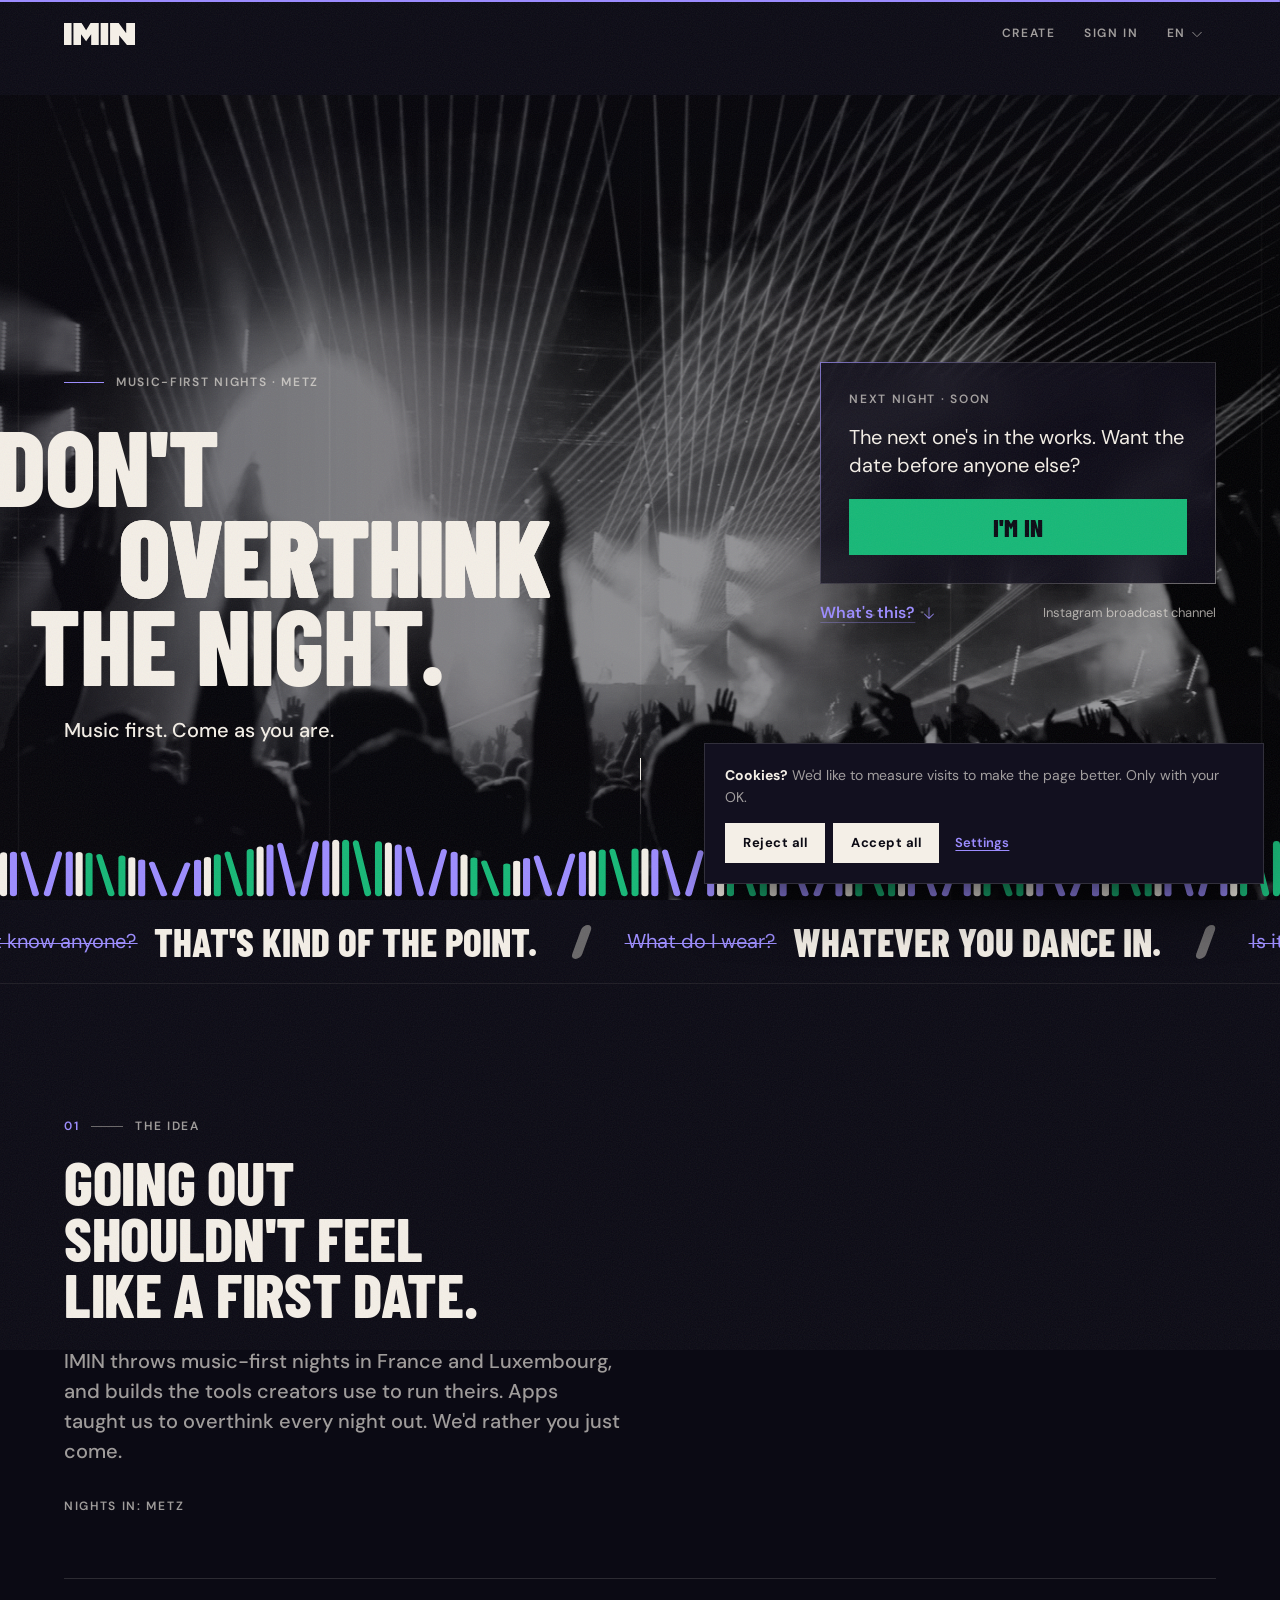
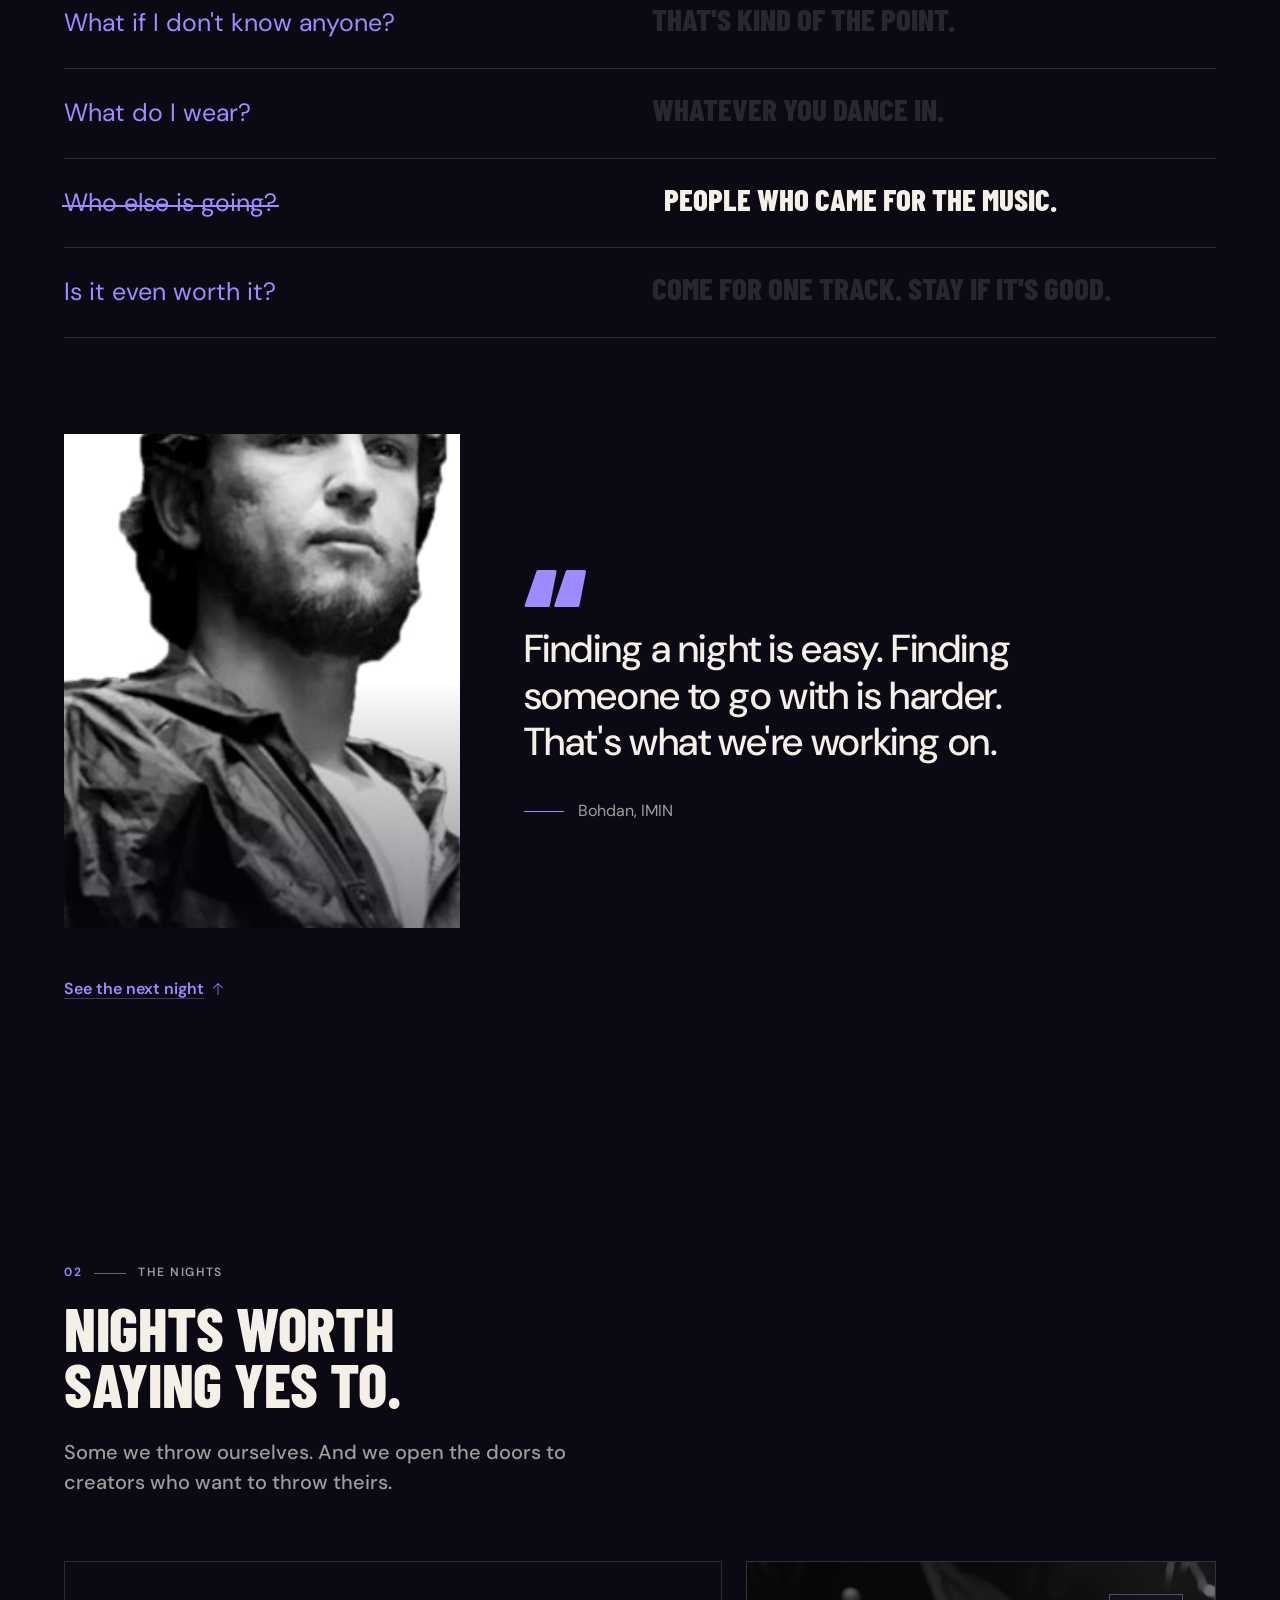
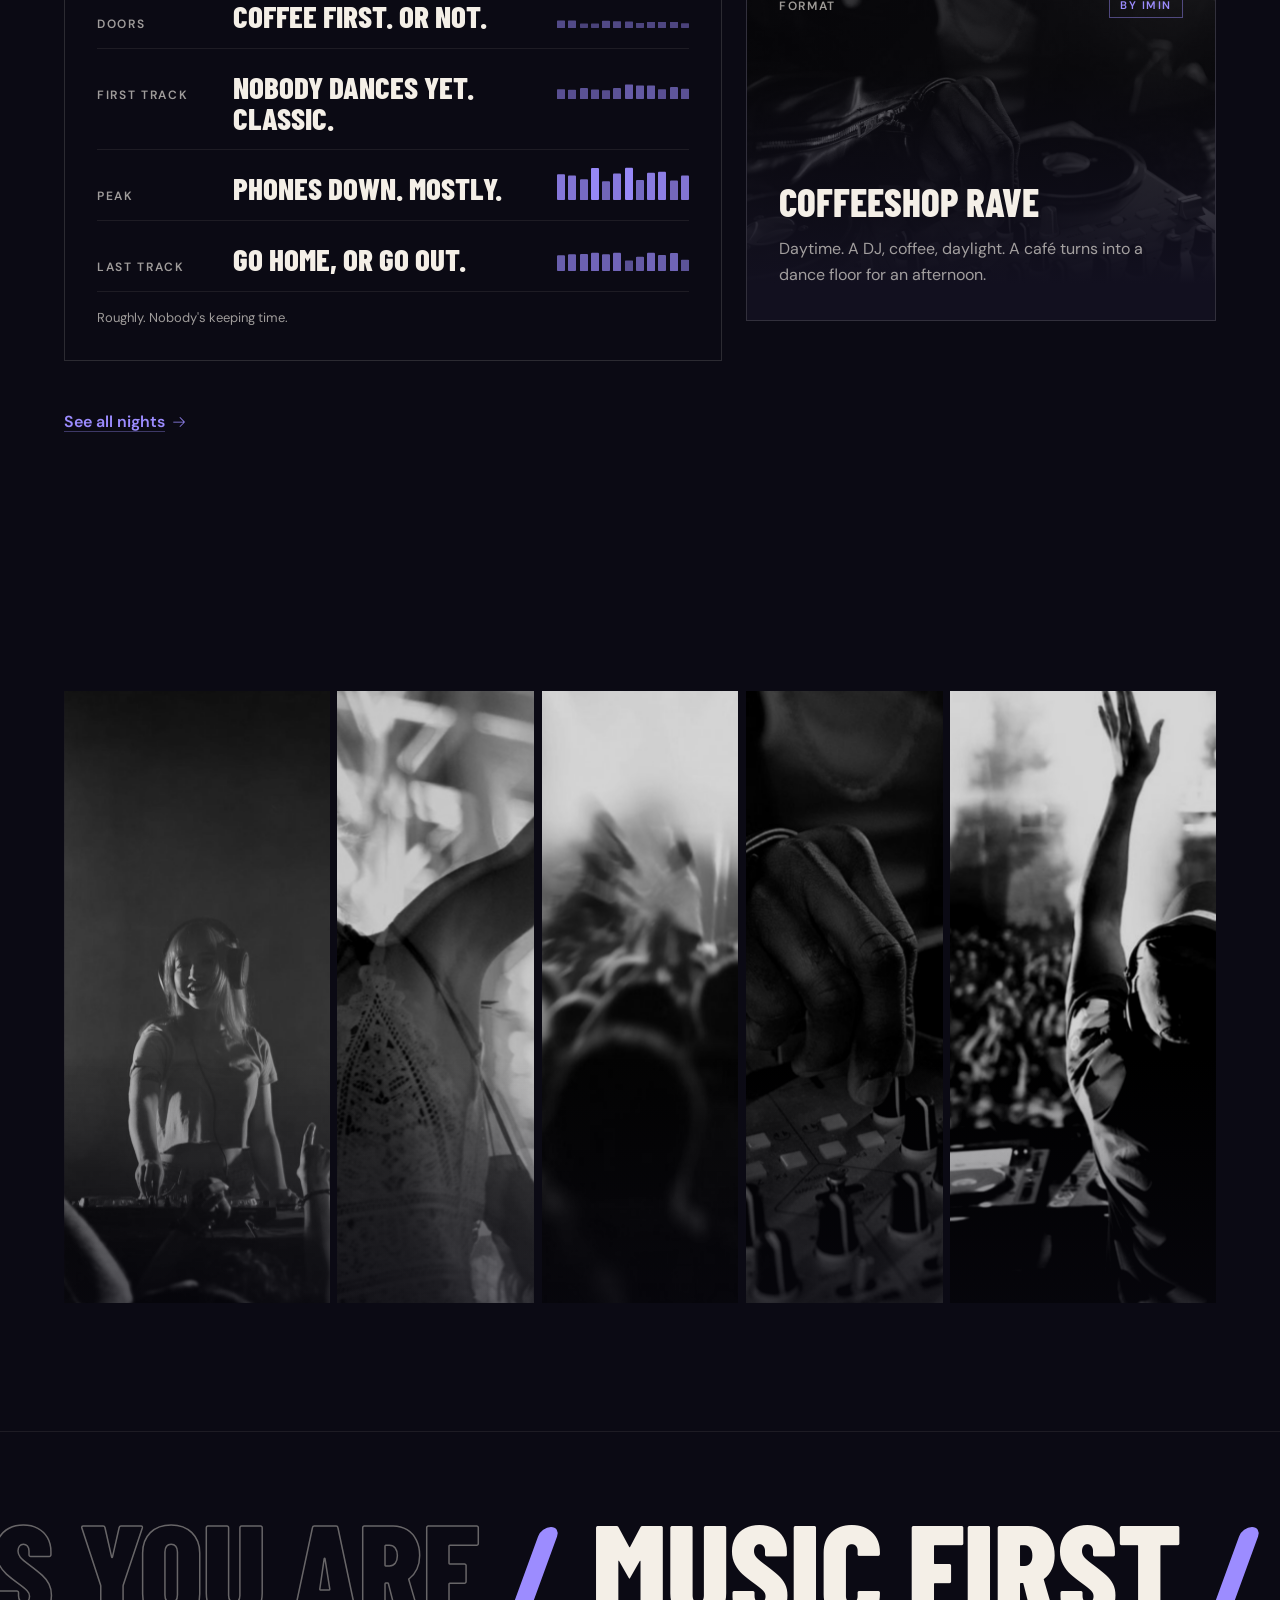
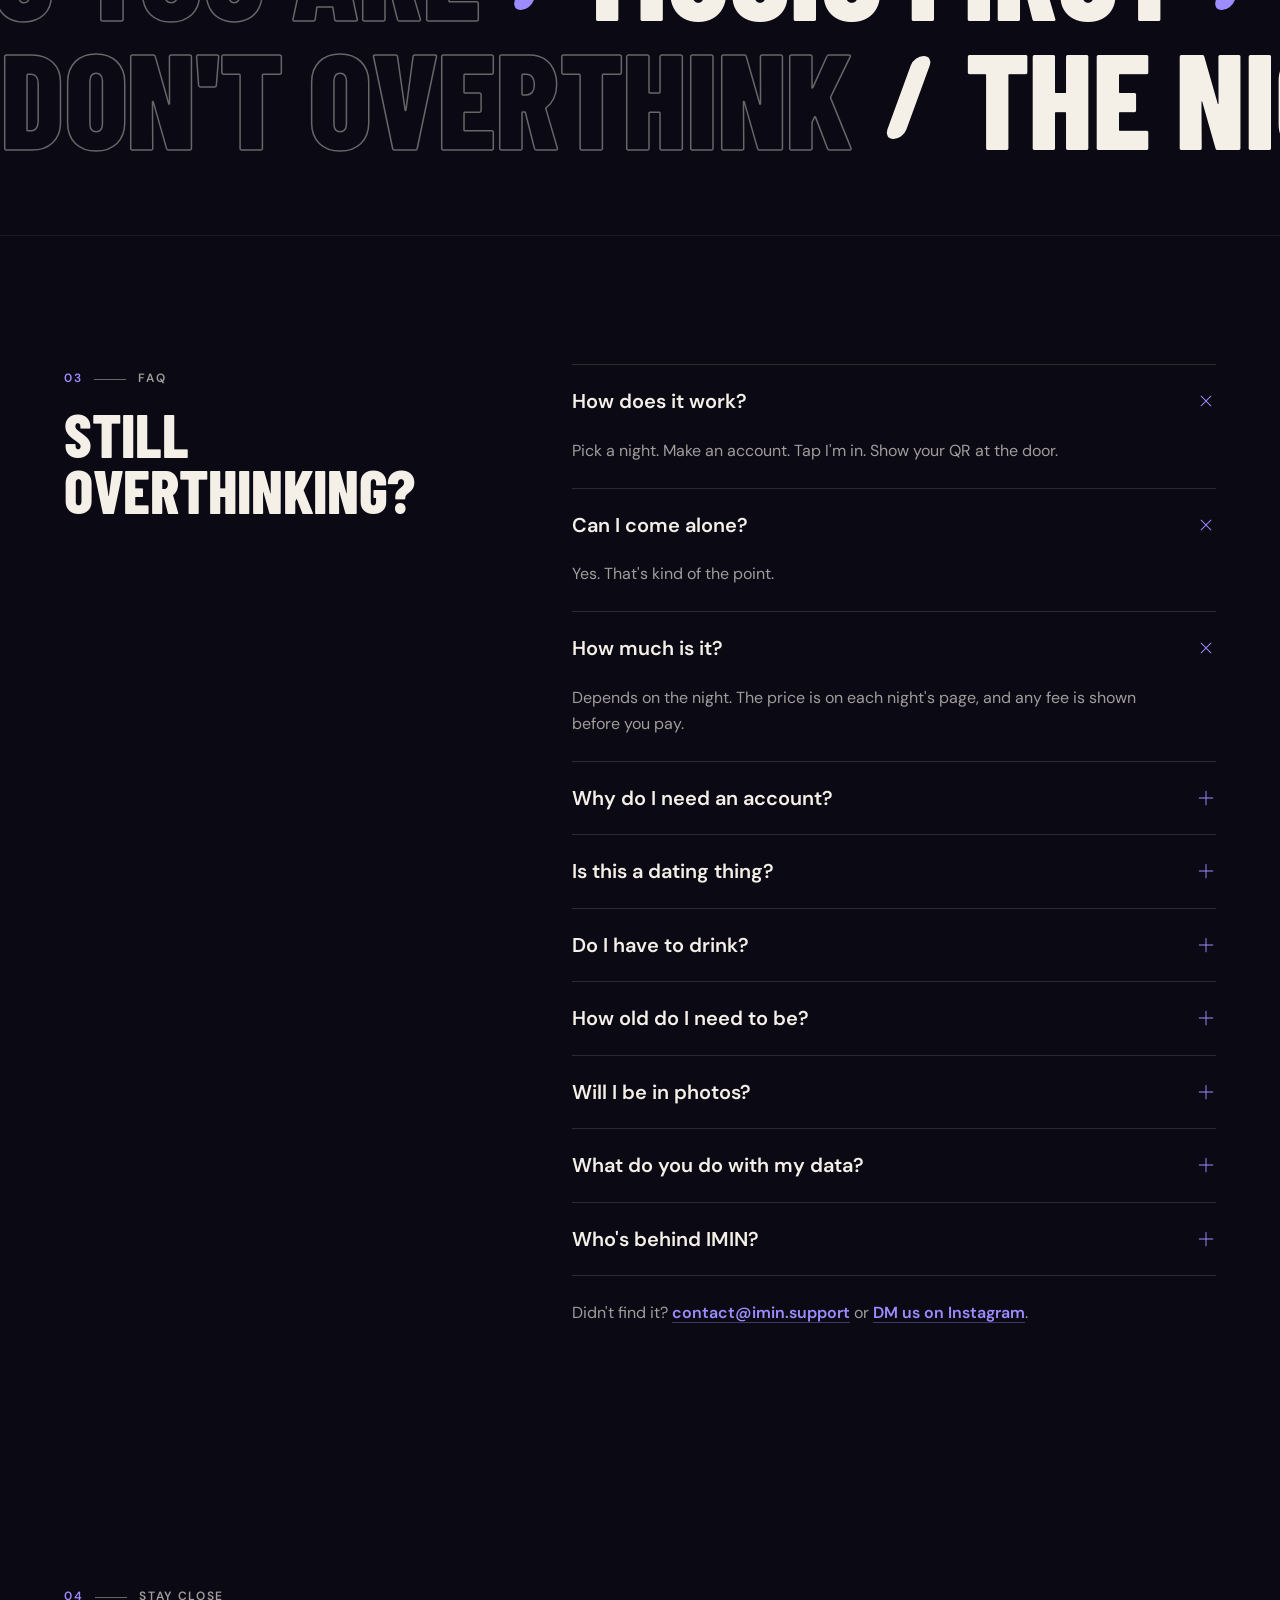
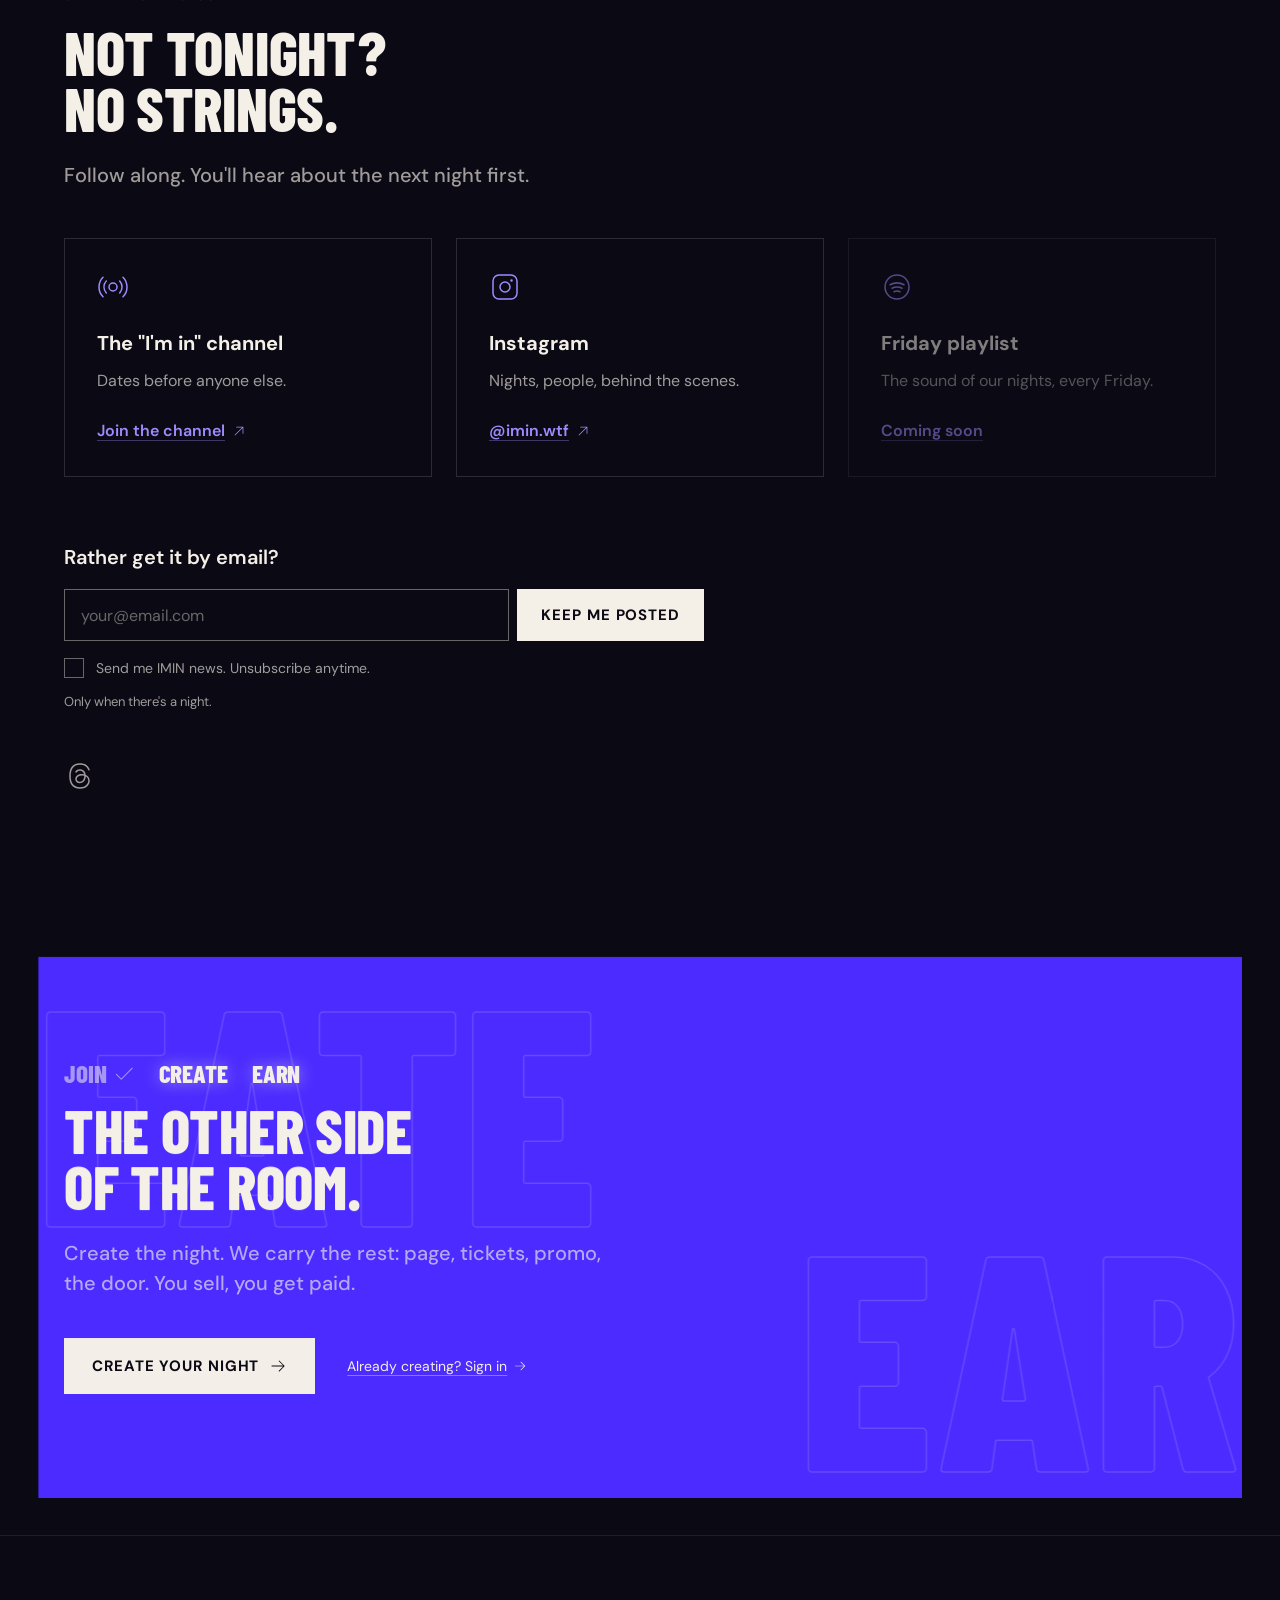
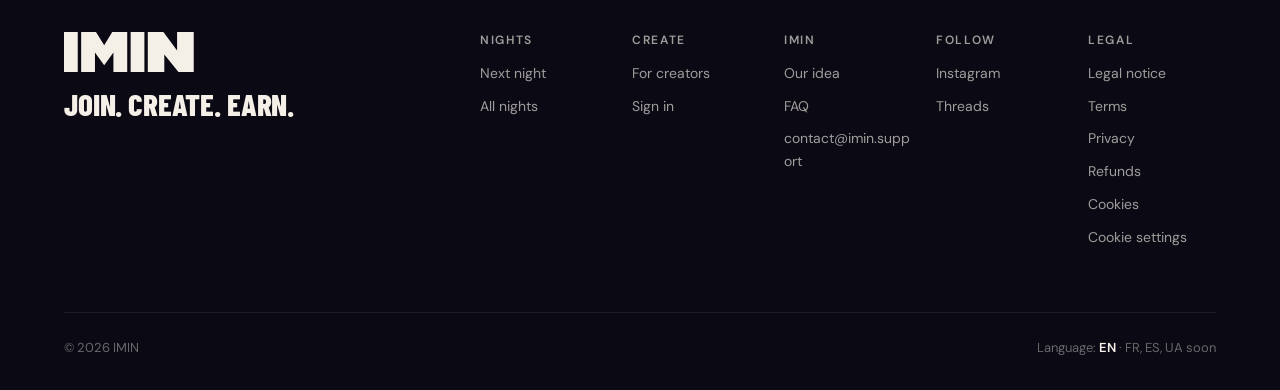
==== commit 97d7454c: "Guest page: ticket hero with countdown, sound-wave beat, colour spotlight, scroll parallax and new g" ====
--- a/index.html
+++ b/index.html
@@ -86,20 +86,23 @@
   <section class="g-hero" id="top" data-section="hero">
     <div class="g-hero__media" aria-hidden="true">
       <div class="hero__photo"><img src="assets/img/photos/hero.jpg" srcset="assets/img/photos/hero-m.jpg 1000w, assets/img/photos/hero.jpg 2000w" sizes="100vw" alt="" fetchpriority="high"></div>
+      <div class="hero__photo hero__photo--lit"><img src="assets/img/photos/hero.jpg" alt=""></div>
       <div class="g-hero__shade"></div>
+      <div class="g-hero__lines"><i></i><i></i><i></i><i></i><i></i></div>
     </div>
     <div class="thoughts" aria-hidden="true">
-      <span class="thought" style="--x:52%;--y:8%">What if I don't know anyone?</span>
-      <span class="thought" style="--x:66%;--y:30%">What do I wear?</span>
-      <span class="thought" style="--x:44%;--y:52%">Is it even worth it?</span>
-      <span class="thought" style="--x:60%;--y:74%">Maybe I'll just stay in.</span>
+      <span class="thought">What if I don't know anyone?</span>
+      <span class="thought">What do I wear?</span>
+      <span class="thought">Is it even worth it?</span>
+      <span class="thought">Maybe I'll just stay in.</span>
     </div>
 
     <div class="wrap g-hero__inner">
       <div class="g-hero__copy">
+        <span class="label g-hero__eyebrow"><i></i><span data-hero-eyebrow>Music-first nights</span></span>
         <h1 class="display g-hero__title">
           <span class="line"><span>Don't</span></span>
-          <span class="line"><span>overthink</span></span>
+          <span class="line line--out"><span>overthink</span></span>
           <span class="line"><span>the night.</span></span>
         </h1>
         <p class="g-hero__sub">Music first. Come as you are.</p>
@@ -125,13 +128,24 @@
         </div>
       </div>
     </div>
+    <a class="g-hero__scroll" href="#idea" aria-label="Scroll to the idea"><span></span></a>
     <div class="g-hero__beat" aria-hidden="true"></div>
   </section>
+
+  <!-- Thoughts → answers band -->
+  <div class="tband" aria-hidden="true">
+    <div class="tband__track">
+      <span class="tband__q">What if I don't know anyone?</span><span class="tband__a">That's kind of the point.</span><i></i>
+      <span class="tband__q">What do I wear?</span><span class="tband__a">Whatever you dance in.</span><i></i>
+      <span class="tband__q">Is it even worth it?</span><span class="tband__a">Come for one track. Stay if it's good.</span><i></i>
+      <span class="tband__q">Who else is going?</span><span class="tband__a">People who came for the music.</span><i></i>
+    </div>
+  </div>
 
   <!-- 2. The idea -->
   <section class="idea2" id="idea" data-section="idea">
     <div class="wrap">
-      <span class="label">The idea</span>
+      <span class="label sec-label">The idea</span>
       <h2 class="display h1" data-split>Going out shouldn't feel like a first date.</h2>
       <p class="lead idea2__text" data-reveal data-copy="idea"></p>
       <span class="label idea2__cities" data-cities data-reveal>Nights in: Metz</span>
@@ -143,9 +157,13 @@
         <li class="qa__row"><span class="qa__q">Is it even worth it?</span><span class="qa__a">Come for one track. Stay if it's good.</span></li>
       </ol>
 
-      <figure class="note" data-reveal>
-        <blockquote class="note__text">Finding a night is easy. Finding someone to go with is harder. That's what we're working on.</blockquote>
-        <figcaption class="note__by"><img src="assets/img/photos/bohdan.jpg" alt="" width="48" height="48" loading="lazy"><span>Bohdan, IMIN</span></figcaption>
+      <figure class="note">
+        <div class="note__photo"><img src="assets/img/photos/bohdan.jpg" alt="Bohdan, IMIN" width="400" height="400" loading="lazy"></div>
+        <div class="note__body">
+          <span class="note__mark" aria-hidden="true">“</span>
+          <blockquote class="note__text" data-words>Finding a night is easy. Finding someone to go with is harder. That's what we're working on.</blockquote>
+          <figcaption class="note__by"><i></i><span>Bohdan, IMIN</span></figcaption>
+        </div>
       </figure>
       <a class="text-link" href="#top" data-track="see_next_night_click" data-section-name="idea">See the next night <svg class="i"><use href="#i-arrow-up"/></svg></a>
     </div>
@@ -154,32 +172,42 @@
   <!-- 3. The nights -->
   <section class="nights" id="nights" data-section="nights">
     <div class="wrap">
-      <span class="label">The nights</span>
+      <span class="label sec-label">The nights</span>
       <h2 class="display h1" data-split>Nights worth saying yes to.</h2>
       <p class="lead" data-reveal data-copy="nights"></p>
 
       <div class="nights__grid">
         <figure class="setlist" data-reveal>
           <ol>
-            <li><span class="label">Doors</span><b>Coffee first. Or not.</b></li>
-            <li><span class="label">First track</span><b>Nobody dances yet. Classic.</b></li>
-            <li><span class="label">Peak</span><b>Phones down. Mostly.</b></li>
-            <li><span class="label">Last track</span><b>Go home, or go out.</b></li>
+            <li style="--e:2"><span class="label">Doors</span><b>Coffee first. Or not.</b><span class="meter" aria-hidden="true"><i style="--h:0.22"></i><i style="--h:0.22"></i><i style="--h:0.13"></i><i style="--h:0.13"></i><i style="--h:0.21"></i><i style="--h:0.2"></i><i style="--h:0.19"></i><i style="--h:0.15"></i><i style="--h:0.18"></i><i style="--h:0.18"></i><i style="--h:0.18"></i><i style="--h:0.14"></i></span></li>
+            <li style="--e:4"><span class="label">First track</span><b>Nobody dances yet. Classic.</b><span class="meter" aria-hidden="true"><i style="--h:0.29"></i><i style="--h:0.27"></i><i style="--h:0.32"></i><i style="--h:0.28"></i><i style="--h:0.26"></i><i style="--h:0.32"></i><i style="--h:0.43"></i><i style="--h:0.4"></i><i style="--h:0.4"></i><i style="--h:0.29"></i><i style="--h:0.35"></i><i style="--h:0.3"></i></span></li>
+            <li style="--e:9"><span class="label">Peak</span><b>Phones down. Mostly.</b><span class="meter" aria-hidden="true"><i style="--h:0.76"></i><i style="--h:0.72"></i><i style="--h:0.61"></i><i style="--h:0.94"></i><i style="--h:0.55"></i><i style="--h:0.78"></i><i style="--h:0.95"></i><i style="--h:0.59"></i><i style="--h:0.8"></i><i style="--h:0.83"></i><i style="--h:0.57"></i><i style="--h:0.72"></i></span></li>
+            <li style="--e:5"><span class="label">Last track</span><b>Go home, or go out.</b><span class="meter" aria-hidden="true"><i style="--h:0.46"></i><i style="--h:0.49"></i><i style="--h:0.5"></i><i style="--h:0.54"></i><i style="--h:0.49"></i><i style="--h:0.54"></i><i style="--h:0.31"></i><i style="--h:0.42"></i><i style="--h:0.54"></i><i style="--h:0.47"></i><i style="--h:0.53"></i><i style="--h:0.33"></i></span></li>
           </ol>
           <figcaption class="caption">Roughly. Nobody's keeping time.</figcaption>
         </figure>
         <div class="formats" data-formats></div>
       </div>
 
-      <div class="night__grid nights__photos" data-nights-photos hidden></div>
       <a class="text-link" href="#" data-link="allNights" data-track="see_all_nights_click" data-section-name="nights">See all nights <svg class="i"><use href="#i-arrow-right"/></svg></a>
+    </div>
+  </section>
+
+  <!-- Photo strip: one opens under the cursor -->
+  <section class="night strip" aria-label="Photos from the night">
+    <div class="night__grid">
+      <figure class="ph ph--1"><img src="assets/img/photos/night-1.jpg" alt="A DJ smiling behind the decks, hands up in the crowd" loading="lazy"></figure>
+      <figure class="ph ph--2"><img src="assets/img/photos/night-2.jpg" alt="Dancing under the lights" loading="lazy"></figure>
+      <figure class="ph ph--3"><img src="assets/img/photos/night-3.jpg" alt="A crowd in front of a lit stage" loading="lazy"></figure>
+      <figure class="ph ph--4"><img src="assets/img/photos/night-4.jpg" alt="A hand on a DJ controller" loading="lazy"></figure>
+      <figure class="ph ph--5"><img src="assets/img/photos/night-5.jpg" alt="A DJ raising a hand to a packed crowd" loading="lazy"></figure>
     </div>
   </section>
 
   <!-- 4. Next up (only with more than one upcoming night) -->
   <section class="next" id="next" data-section="next" hidden>
     <div class="wrap">
-      <span class="label">Next up</span>
+      <span class="label sec-label">Next up</span>
       <h2 class="display h1" data-split>Pick your night.</h2>
       <ol class="tickets" data-tickets></ol>
       <a class="text-link" href="#" data-link="allNights" data-track="see_all_nights_click" data-section-name="next">See all nights <svg class="i"><use href="#i-arrow-right"/></svg></a>
@@ -189,7 +217,7 @@
   <!-- 5. Last time (after the first night) -->
   <section class="last" id="last" data-section="last" hidden>
     <div class="wrap">
-      <span class="label" data-last-label>Last time</span>
+      <span class="label sec-label" data-last-label>Last time</span>
       <h2 class="display h1" data-last-title></h2>
       <div class="last__grid" data-last-photos></div>
       <div class="last__quotes" data-last-quotes></div>
@@ -200,11 +228,16 @@
     </div>
   </section>
 
+  <div class="bigband" aria-hidden="true">
+    <div class="bigband__row"><span>Music first</span><i></i><span class="is-out">Come as you are</span><i></i><span>Music first</span><i></i><span class="is-out">Come as you are</span><i></i></div>
+    <div class="bigband__row bigband__row--rev"><span class="is-out">Don't overthink</span><i></i><span>The night</span><i></i><span class="is-out">Don't overthink</span><i></i><span>The night</span><i></i></div>
+  </div>
+
   <!-- 6. FAQ -->
   <section class="faq" id="faq" data-section="faq">
     <div class="wrap faq__grid">
       <div class="faq__head">
-        <span class="label">FAQ</span>
+        <span class="label sec-label">FAQ</span>
         <h2 class="display h1" data-split>Still overthinking?</h2>
       </div>
       <div class="faq__list" data-faq></div>
@@ -215,7 +248,7 @@
   <!-- 7. Stay close -->
   <section class="stay" id="stay" data-section="stay">
     <div class="wrap">
-      <span class="label">Stay close</span>
+      <span class="label sec-label">Stay close</span>
       <h2 class="display h1" data-split>Not tonight? No strings.</h2>
       <p class="lead" data-reveal>Follow along. You'll hear about the next night first.</p>
 
@@ -257,6 +290,7 @@
 
   <!-- 8. The other side of the room (the one Ultra block) -->
   <section class="room" id="create" data-section="bridge">
+    <div class="room__bg" aria-hidden="true"><span>Create</span><span>Earn</span></div>
     <div class="wrap">
       <p class="room__slogan display" aria-label="Join, done. Create. Earn.">
         <span class="room__done">Join <svg class="i"><use href="#i-check"/></svg></span>
--- a/assets/css/guest.css
+++ b/assets/css/guest.css
@@ -78,47 +78,86 @@
 .lang__list li:focus-visible { outline: 2px solid var(--haze); outline-offset: -2px; }
 
 /* ---------- 1. Hero ---------- */
-.g-hero { position: relative; min-height: 100vh; min-height: 100svh; display: flex; flex-direction: column; justify-content: center; padding: calc(var(--header-h) + 40px) 0 104px; overflow: hidden; }
-.g-hero__media { position: absolute; inset: 0; z-index: 0; }
+.g-hero { position: relative; min-height: 100vh; min-height: 100svh; display: flex; flex-direction: column; justify-content: flex-end; padding: calc(var(--header-h) + 40px) 0 clamp(120px, 12vw, 160px); overflow: hidden; isolation: isolate; }
+.g-hero__media { position: absolute; inset: -4% 0 0; z-index: -1; will-change: transform; }
 .g-hero__media .hero__photo { position: absolute; inset: 0; overflow: hidden; }
-.g-hero__media .hero__photo img { width: 100%; height: 100%; object-fit: cover; object-position: 60% 40%; filter: grayscale(1) contrast(1.1) brightness(.75); transform-origin: 60% 40%; }
+.g-hero__media .hero__photo img { width: 100%; height: 100%; object-fit: cover; object-position: 60% 40%; filter: grayscale(1) contrast(1.15) brightness(.8); transform-origin: 60% 40%; }
+/* a soft pool of colour follows the pointer */
+.hero__photo--lit { opacity: 0; transition: opacity .8s var(--ease);
+  -webkit-mask-image: radial-gradient(circle var(--r, 260px) at var(--mx, 70%) var(--my, 40%), #000 0%, rgba(0,0,0,.6) 45%, transparent 100%);
+          mask-image: radial-gradient(circle var(--r, 260px) at var(--mx, 70%) var(--my, 40%), #000 0%, rgba(0,0,0,.6) 45%, transparent 100%); }
+.g-hero__media .hero__photo--lit img { filter: contrast(1.1) saturate(1.15) brightness(.95); }
+.g-hero.is-lit .hero__photo--lit { opacity: 1; }
 .g-hero__shade { position: absolute; inset: 0; background:
-  linear-gradient(90deg, rgba(11,10,20,.94) 0%, rgba(11,10,20,.78) 45%, rgba(11,10,20,.45) 100%),
-  linear-gradient(0deg, var(--midnight) 0%, rgba(11,10,20,0) 40%),
-  linear-gradient(180deg, rgba(11,10,20,.6) 0%, rgba(11,10,20,0) 25%); }
-.g-hero__inner { position: relative; z-index: 2; display: grid; grid-template-columns: minmax(0, 7fr) minmax(0, 5fr); gap: 24px 64px; align-items: end; }
-.g-hero__title { font-size: var(--t95); line-height: .86; letter-spacing: -.005em; }
-.g-hero__title .line { display: block; overflow: hidden; padding-bottom: .03em; margin-bottom: -.03em; }
-.g-hero__title .line > span { display: inline-block; }
-.g-hero__sub { margin-top: 24px; font-size: var(--t20); font-weight: 500; color: var(--paper); }
+  linear-gradient(90deg, rgba(11,10,20,.92) 0%, rgba(11,10,20,.55) 48%, rgba(11,10,20,.25) 100%),
+  linear-gradient(0deg, var(--midnight) 2%, rgba(11,10,20,0) 46%),
+  linear-gradient(180deg, rgba(11,10,20,.7) 0%, rgba(11,10,20,0) 22%); }
+/* thin vertical guides: the 12-column grid, drawn in */
+.g-hero__lines { position: absolute; inset: 0; display: flex; justify-content: space-between; max-width: calc(var(--max) + var(--gutter) * 2); margin: 0 auto; padding: 0 var(--gutter); pointer-events: none; }
+.g-hero__lines i { width: 1px; background: linear-gradient(180deg, rgba(244,239,231,0), rgba(244,239,231,.07) 30%, rgba(244,239,231,.07) 70%, rgba(244,239,231,0)); transform-origin: 50% 0; }
+
+.g-hero__inner { position: relative; z-index: 2; display: grid; grid-template-columns: minmax(0, 7fr) minmax(0, 4fr); gap: 32px 64px; align-items: end; }
+.g-hero__eyebrow { display: inline-flex; align-items: center; gap: 12px; margin-bottom: 28px; color: var(--paper); }
+.g-hero__eyebrow i { width: 40px; height: 1px; background: var(--haze); transform-origin: 0 50%; }
+.g-hero__title { font-size: clamp(76px, 8.3vw, 119px); line-height: .84; letter-spacing: -.01em; }
+.g-hero__title .line { display: block; overflow: hidden; padding: .02em 0 .04em; margin-bottom: -.06em; }
+.g-hero__title .line > span { display: inline-block; will-change: transform; }
+.g-hero__title .line--out > span { color: transparent; -webkit-text-stroke: 2px var(--paper); background: linear-gradient(90deg, var(--paper) 50%, transparent 50%) 100% 0 / 200% 100% no-repeat; -webkit-background-clip: text; background-clip: text; transition: background-position 1.2s var(--ease); }
+.g-hero.is-ready .g-hero__title .line--out > span { background-position: 0 0; }
+.g-hero__sub { display: flex; align-items: center; gap: 14px; margin-top: 28px; font-size: var(--t20); font-weight: 500; color: var(--paper); }
 .g-hero__under { display: flex; flex-wrap: wrap; align-items: center; justify-content: space-between; gap: 8px 24px; margin-top: 16px; }
 
-/* Thoughts: show once, then get crossed out */
-.thoughts { position: absolute; z-index: 1; inset: calc(var(--header-h) + 24px) 0 120px; pointer-events: none; visibility: hidden; }
+/* scroll cue */
+.g-hero__scroll { position: absolute; z-index: 3; left: 50%; bottom: calc(clamp(44px, 5vw, 72px) + 22px); width: 1px; height: 56px; background: var(--paper-14); overflow: hidden; }
+.g-hero__scroll span { position: absolute; left: 0; top: 0; width: 1px; height: 40%; background: var(--paper); animation: cue 2.2s var(--ease) infinite; }
+@keyframes cue { 0% { transform: translateY(-100%); } 100% { transform: translateY(260%); } }
+
+/* Thoughts: show once behind the headline, get crossed out, then fall away */
+.thoughts { position: absolute; z-index: 1; inset: calc(var(--header-h) + 16px) 0 0; pointer-events: none; visibility: hidden; max-width: calc(var(--max) + var(--gutter) * 2); margin: 0 auto; }
 .thoughts.is-on { visibility: visible; }
-.thought { position: absolute; left: var(--x); top: var(--y); font-size: var(--t16); color: var(--haze); white-space: nowrap; opacity: 0; }
-.thought::after { content: ""; position: absolute; left: -2px; right: -2px; top: 54%; height: 1.5px; background: currentColor; transform: scaleX(0); transform-origin: 0 50%; }
-.thought.is-struck::after { transform: scaleX(1); transition: transform .45s var(--ease); }
-
-/* Invitation card (square on desktop) */
-.invite { position: relative; background: rgba(18, 16, 31, .86); border: 1px solid var(--paper-14); backdrop-filter: blur(10px); -webkit-backdrop-filter: blur(10px); }
+.thought { position: absolute; font-family: var(--f-display); font-weight: 700; font-size: var(--t39); line-height: 1; text-transform: uppercase; color: var(--haze); white-space: nowrap; opacity: 0; }
+.thought::after { content: ""; position: absolute; left: -4px; right: -4px; top: 50%; height: 3px; background: currentColor; transform: scaleX(0); transform-origin: 0 50%; }
+.thought.is-struck::after { transform: scaleX(1); transition: transform .4s var(--ease); }
+.thought:nth-child(1) { left: var(--gutter); top: 4%; }
+.thought:nth-child(2) { left: 30%; top: 15%; }
+.thought:nth-child(3) { left: calc(var(--gutter) + 6%); top: 26%; }
+.thought:nth-child(4) { left: 20%; top: 36%; }
+
+/* Invitation: a ticket */
+.invite { position: relative; background: rgba(16, 14, 28, .78); border: 1px solid var(--paper-14); backdrop-filter: blur(14px) saturate(1.2); -webkit-backdrop-filter: blur(14px) saturate(1.2); }
+.invite::before { content: ""; position: absolute; inset: -1px; border: 1px solid transparent; background: linear-gradient(130deg, rgba(156,140,255,.7), rgba(156,140,255,0) 35%, rgba(244,239,231,0) 65%, rgba(244,239,231,.35)) border-box; -webkit-mask: linear-gradient(#000 0 0) padding-box, linear-gradient(#000 0 0); -webkit-mask-composite: xor; mask-composite: exclude; pointer-events: none; }
 .invite__photo { aspect-ratio: 16 / 10; overflow: hidden; }
 .invite__photo img { width: 100%; height: 100%; object-fit: cover; }
-.invite__body { display: flex; flex-direction: column; gap: 16px; padding: 24px; }
+.invite__body { display: flex; flex-direction: column; gap: 16px; padding: 28px; }
 .invite__top { display: flex; justify-content: space-between; align-items: center; gap: 12px; }
 .invite__label { color: var(--paper); }
-.invite__text { font-size: var(--t20); line-height: 1.4; color: var(--paper); max-width: 26ch; }
-.invite__ask { font-size: var(--t39); line-height: 1; }
+.invite__date { display: flex; align-items: flex-end; gap: 16px; }
+.invite__day { font-family: var(--f-display); font-weight: 800; font-size: var(--t95); line-height: .78; letter-spacing: -.01em; }
+.invite__when { display: flex; flex-direction: column; gap: 2px; padding-bottom: 2px; font-size: 13px; font-weight: 600; letter-spacing: .14em; text-transform: uppercase; color: var(--paper-64); }
+.invite__when b { color: var(--paper); font-weight: 600; }
+.invite__text { font-size: var(--t20); line-height: 1.4; color: var(--paper); max-width: 28ch; }
+.invite__perf { position: relative; height: 1px; margin: 4px -28px; background: repeating-linear-gradient(90deg, var(--paper-40) 0 6px, transparent 6px 12px); }
+.invite__perf::before, .invite__perf::after { content: ""; position: absolute; top: -9px; width: 18px; height: 18px; border-radius: 50%; background: var(--midnight); border: 1px solid var(--paper-14); }
+.invite__perf::before { left: -10px; } .invite__perf::after { right: -10px; }
+.invite__row { display: flex; align-items: flex-end; justify-content: space-between; gap: 16px; }
+.invite__ask { font-size: var(--t49); line-height: .9; }
+.cd { display: flex; gap: 10px; font-variant-numeric: tabular-nums; }
+.cd span { display: flex; flex-direction: column; align-items: center; min-width: 34px; font-size: 10px; letter-spacing: .14em; text-transform: uppercase; color: var(--paper-40); }
+.cd b { font-family: var(--f-display); font-weight: 700; font-size: var(--t25); line-height: 1; color: var(--paper); letter-spacing: .02em; }
 .invite__count { font-family: var(--f-display); font-weight: 800; font-size: var(--t49); line-height: .9; text-transform: uppercase; }
-.invite .btn-im { width: 100%; margin-top: 8px; }
-@media (min-width: 1024px) {
-  .invite:not(.has-photo) .invite__body { aspect-ratio: 1; justify-content: space-between; padding: 32px; }
-  .invite:not(.has-photo) .invite__text { font-size: var(--t25); }
-}
-
-/* The beat: one continuous line along the bottom edge */
+.invite .btn-im { width: 100%; margin-top: 4px; }
+
+/* The beat: one continuous line along the bottom edge, breathing like a sound wave */
 .g-hero__beat { position: absolute; left: 0; right: 0; bottom: 0; height: clamp(44px, 5vw, 72px); z-index: 2; overflow: hidden; }
-.g-hero__beat svg { display: block; height: 100%; width: auto; }
+.g-hero__beat svg { display: block; height: 100%; width: auto; overflow: visible; }
+
+/* Thoughts → answers band */
+.tband { position: relative; z-index: 3; overflow: hidden; padding: 22px 0; border-bottom: 1px solid var(--paper-8); background: var(--midnight); }
+.tband__track { display: flex; align-items: center; width: max-content; will-change: transform; }
+.tband__q { position: relative; margin: 0 18px 0 0; font-size: var(--t20); color: var(--haze); white-space: nowrap; }
+.tband__q::after { content: ""; position: absolute; left: -2px; right: -2px; top: 54%; height: 1.5px; background: currentColor; }
+.tband__a { font-family: var(--f-display); font-weight: 800; font-size: var(--t39); line-height: 1; text-transform: uppercase; white-space: nowrap; }
+.tband i { flex: none; width: 10px; height: 34px; margin: 0 40px; background: var(--paper-40); border-radius: 5px; transform: skewX(-20deg); }
 
 /* ---------- 2. The idea ---------- */
 .idea2 .wrap > .text-link { margin-top: 48px; }
@@ -129,10 +168,7 @@
 .qa__q { position: relative; justify-self: start; font-size: var(--t25); color: var(--haze); }
 .qa__q::after { content: ""; position: absolute; left: -2px; right: -2px; top: 55%; height: 2px; background: var(--haze); transform: scaleX(var(--strike, 1)); transform-origin: 0 50%; }
 .qa__a { font-family: var(--f-display); font-weight: 800; font-size: var(--t31); line-height: 1; text-transform: uppercase; color: var(--paper); }
-.note { margin: 64px 0 0; max-width: 640px; }
-.note__text { margin: 0; font-size: var(--t25); line-height: 1.4; color: var(--paper); }
 .note__by { display: flex; align-items: center; gap: 12px; margin-top: 24px; font-size: var(--t16); color: var(--paper-64); }
-.note__by img { width: 48px; height: 48px; border-radius: 50%; object-fit: cover; }
 
 /* ---------- 3. The nights ---------- */
 .nights__grid { display: grid; grid-template-columns: minmax(0, 7fr) minmax(0, 5fr); gap: 24px; margin: 64px 0 48px; align-items: start; }
@@ -272,19 +308,12 @@
   body.guest { --t95: 76px; --t76: 61px; --t61: 49px; --t49: 39px; --t39: 31px; --t31: 25px; --t25: 20px; --t20: 18px; --section: 96px; }
   .g-header .header__inner { gap: 8px; }
   .g-nav__link { padding: 0 8px; }
-  .g-hero { min-height: 0; justify-content: flex-start; padding: calc(var(--header-h) + 20px) 0 64px; }
-  .g-hero__title { font-size: clamp(56px, 18.4vw, 76px); }
   .g-hero__sub { margin-top: 14px; font-size: 18px; }
   .g-hero__inner { gap: 20px; }
-  .invite__body { padding: 18px; gap: 12px; }
   .invite__text { font-size: 17px; }
-  .invite__ask { font-size: 28px; }
   .invite .btn-im { margin-top: 2px; }
   .g-hero__under { margin-top: 12px; }
   .g-hero__media .hero__photo img { object-position: 70% 40%; }
-  .g-hero__shade { background: linear-gradient(180deg, rgba(11,10,20,.75) 0%, rgba(11,10,20,.82) 50%, var(--midnight) 100%); }
-  .thoughts { inset: calc(var(--header-h) + 8px) 0 auto; height: 52vh; }
-  .thought { font-size: 13px; left: auto; right: 16px; }
   .qa__row { grid-template-columns: minmax(0, 1fr); padding: 18px 0; }
   .setlist, .format, .tile2 { padding: 24px; }
   .setlist li { grid-template-columns: minmax(0, 1fr); gap: 4px; }
@@ -304,9 +333,111 @@
 }
 .last__ph { aspect-ratio: 4 / 5; display: grid; place-items: center; border: 1px dashed var(--paper-14); color: var(--paper-40); font-size: 13px; }
 .last.is-preview::before { content: "Preview · shows after the first night"; position: absolute; top: 24px; right: var(--gutter); font-size: 12px; letter-spacing: .14em; text-transform: uppercase; color: var(--haze); }
-@media (min-width: 821px) {
-  .thought:nth-child(1) { left: 6%; top: 6%; }
-  .thought:nth-child(2) { left: 26%; top: 16%; }
-  .thought:nth-child(3) { left: 9%; top: 27%; }
-  .thought:nth-child(4) { left: 30%; top: 37%; }
-}
+
+/* ---------- Section labels: index + drawn rule ---------- */
+.sec-label { display: inline-flex; align-items: center; gap: 12px; }
+.sec-label b { font-weight: 600; color: var(--haze); }
+.sec-label b::after { content: ""; display: inline-block; width: 32px; height: 1px; margin-left: 12px; vertical-align: middle; background: var(--paper-40); transform-origin: 0 50%; transform: scaleX(var(--rule, 1)); }
+
+/* ---------- Bohdan's note ---------- */
+.note { display: grid; grid-template-columns: minmax(0, 4fr) minmax(0, 7fr); gap: 32px 64px; align-items: center; margin: 96px 0 0; }
+.note__photo { position: relative; aspect-ratio: 4 / 5; overflow: hidden; background: var(--midnight-2); }
+.note__photo img { position: absolute; inset: -10% 0; width: 100%; height: 120%; object-fit: cover; filter: grayscale(1) contrast(1.05); }
+.note__photo::after { content: ""; position: absolute; inset: 0; background: linear-gradient(0deg, rgba(11,10,20,.5), rgba(11,10,20,0) 50%); }
+.note__body { position: relative; }
+.note__mark { display: block; height: .5em; margin-bottom: 8px; font-family: var(--f-display); font-weight: 800; font-size: 160px; line-height: 1; color: var(--haze); }
+.note__text { margin: 0; font-size: var(--t39); line-height: 1.2; font-weight: 500; letter-spacing: -.01em; color: var(--paper); max-width: 22ch; }
+.note__text .w { display: inline-block; }
+.note__by { display: flex; align-items: center; gap: 14px; margin-top: 32px; font-size: var(--t16); color: var(--paper-64); }
+.note__by i { width: 40px; height: 1px; background: var(--haze); }
+.last__quotes .note { display: block; margin: 0; }
+.last__quotes .note__text { font-size: var(--t25); }
+
+/* ---------- Setlist: an energy meter per stage ---------- */
+.setlist li { grid-template-columns: 120px minmax(0, 1fr) 132px; }
+.meter { display: flex; align-items: flex-end; gap: 3px; height: 34px; }
+.meter i { flex: 1; height: 100%; background: var(--haze); transform-origin: 50% 100%; transform: scaleY(var(--h)); opacity: calc(.35 + var(--h) * .65); border-radius: 1px; }
+.setlist.is-playing .meter i { animation: eq 1.1s ease-in-out infinite alternate; }
+.setlist.is-playing .meter i:nth-child(3n) { animation-duration: .8s; }
+.setlist.is-playing .meter i:nth-child(4n+1) { animation-duration: 1.35s; animation-delay: -.4s; }
+.setlist.is-playing .meter i:nth-child(5n+2) { animation-delay: -.7s; }
+@keyframes eq { 0% { transform: scaleY(calc(var(--h) * .45)); } 100% { transform: scaleY(var(--h)); } }
+
+/* ---------- Format card with a photo ---------- */
+.format { position: relative; overflow: hidden; isolation: isolate; min-height: 360px; justify-content: flex-end; }
+.format__bg { position: absolute; inset: 0; z-index: -1; overflow: hidden; }
+.format__bg img { width: 100%; height: 120%; object-fit: cover; filter: grayscale(1) brightness(.55); transform: scale(1.05); transition: filter .9s var(--ease), transform 1.2s var(--ease); }
+.format__bg::after { content: ""; position: absolute; inset: 0; background: linear-gradient(0deg, var(--midnight-2) 10%, rgba(18,16,31,.2) 70%); }
+@media (hover: hover) { .format:hover .format__bg img { filter: grayscale(0) brightness(.7); transform: scale(1.1); } }
+.format__top { margin-bottom: auto; }
+
+/* ---------- Photo strip (square corners on the guest page) ---------- */
+.guest .strip { padding: 0 0 var(--section); }
+.guest .ph { border-radius: 0; }
+.guest .ph figcaption { display: none; }
+.guest .ph.is-active img { filter: grayscale(0) brightness(1); }
+
+/* ---------- Big type band ---------- */
+.bigband { overflow: hidden; padding: clamp(40px, 6vw, 88px) 0; border-block: 1px solid var(--paper-8); }
+.bigband__row { display: flex; align-items: center; width: max-content; white-space: nowrap; will-change: transform; }
+.bigband__row + .bigband__row { margin-top: 8px; }
+.bigband span { font-family: var(--f-display); font-weight: 800; text-transform: uppercase; font-size: clamp(64px, 10.5vw, 152px); line-height: .9; letter-spacing: -.01em; color: var(--paper); }
+.bigband span.is-out { color: transparent; -webkit-text-stroke: 1.5px var(--paper-40); }
+.bigband i { flex: none; width: .14em; height: .62em; margin: 0 .35em; font-size: clamp(64px, 10.5vw, 152px); background: var(--haze); border-radius: .07em; transform: skewX(-20deg); }
+.bigband__row--rev i { background: var(--paper); }
+
+/* ---------- Room: big words drift behind ---------- */
+.room__bg { position: absolute; inset: 0; display: flex; flex-direction: column; justify-content: center; pointer-events: none; overflow: hidden; }
+.room__bg span { font-family: var(--f-display); font-weight: 800; text-transform: uppercase; font-size: clamp(140px, 24vw, 360px); line-height: .8; white-space: nowrap; color: transparent; -webkit-text-stroke: 1.5px rgba(244, 239, 231, .16); will-change: transform; }
+.room__bg span + span { align-self: flex-end; }
+.room .wrap { position: relative; }
+
+/* tiles: lift and an icon nudge */
+.tile2 { position: relative; overflow: hidden; transition: background-color .35s, border-color .35s, transform .5s var(--ease); }
+.tile2::after { content: ""; position: absolute; left: 0; right: 0; bottom: 0; height: 2px; background: var(--haze); transform: scaleX(0); transform-origin: 0 50%; transition: transform .6s var(--ease); }
+@media (hover: hover) {
+  .tile2:hover { transform: translateY(-4px); }
+  .tile2:hover::after { transform: scaleX(1); }
+  .tile2:hover > .i { transform: scale(1.12) rotate(-6deg); }
+}
+.tile2 > .i { transition: transform .5s var(--ease); }
+
+/* ---------- Hero, phones and tablets ---------- */
+@media (max-width: 1023px) {
+  .g-hero__inner { grid-template-columns: minmax(0, 1fr); }
+  .g-hero__aside { max-width: 520px; }
+  .note { grid-template-columns: minmax(0, 1fr); }
+  .note__photo { max-width: 360px; }
+}
+@media (max-width: 820px) {
+  .g-hero { min-height: 0; justify-content: flex-start; padding: calc(var(--header-h) + 16px) 0 72px; }
+  .g-hero__media { inset: 0 0 auto; height: 70%; }
+  .g-hero__shade { background: linear-gradient(180deg, rgba(11,10,20,.6) 0%, rgba(11,10,20,.55) 40%, var(--midnight) 100%); }
+  .g-hero__lines, .g-hero__scroll, .g-hero__eyebrow { display: none; }
+  .g-hero__title { font-size: clamp(56px, 18.4vw, 76px); }
+  .g-hero__title .line--out > span { -webkit-text-stroke-width: 1.5px; }
+  .g-hero__sub { margin-top: 12px; font-size: 18px; }
+  .g-hero__inner { gap: 20px; }
+  .invite__body { padding: 18px; gap: 12px; }
+  .invite__perf { margin: 2px -18px; }
+  .invite__day { font-size: 61px; }
+  .invite__ask { font-size: 31px; }
+  .cd { gap: 6px; } .cd span { min-width: 28px; font-size: 9px; } .cd b { font-size: 20px; }
+  .thoughts { inset: calc(var(--header-h) + 4px) 0 auto; height: 260px; }
+  .thought { font-size: 20px; }
+  .thought:nth-child(1) { left: 16px; top: 0; } .thought:nth-child(2) { left: auto; right: 16px; top: 22%; }
+  .thought:nth-child(3) { left: 24px; top: 44%; } .thought:nth-child(4) { left: auto; right: 20px; top: 66%; }
+  .tband { padding: 16px 0; }
+  .tband i { height: 26px; margin: 0 24px; }
+  .note { margin-top: 64px; gap: 24px; }
+  .note__photo { max-width: 220px; }
+  .note__mark { font-size: 110px; }
+  .setlist li { grid-template-columns: minmax(0, 1fr) 96px; }
+  .setlist li .label { grid-column: 1 / -1; }
+  .meter { height: 26px; }
+  .format { min-height: 300px; }
+}
+@media (prefers-reduced-motion: reduce) {
+  .g-hero__scroll span, .setlist .meter i { animation: none !important; }
+  .g-hero__title .line--out > span { background-position: 0 0; transition: none; }
+}
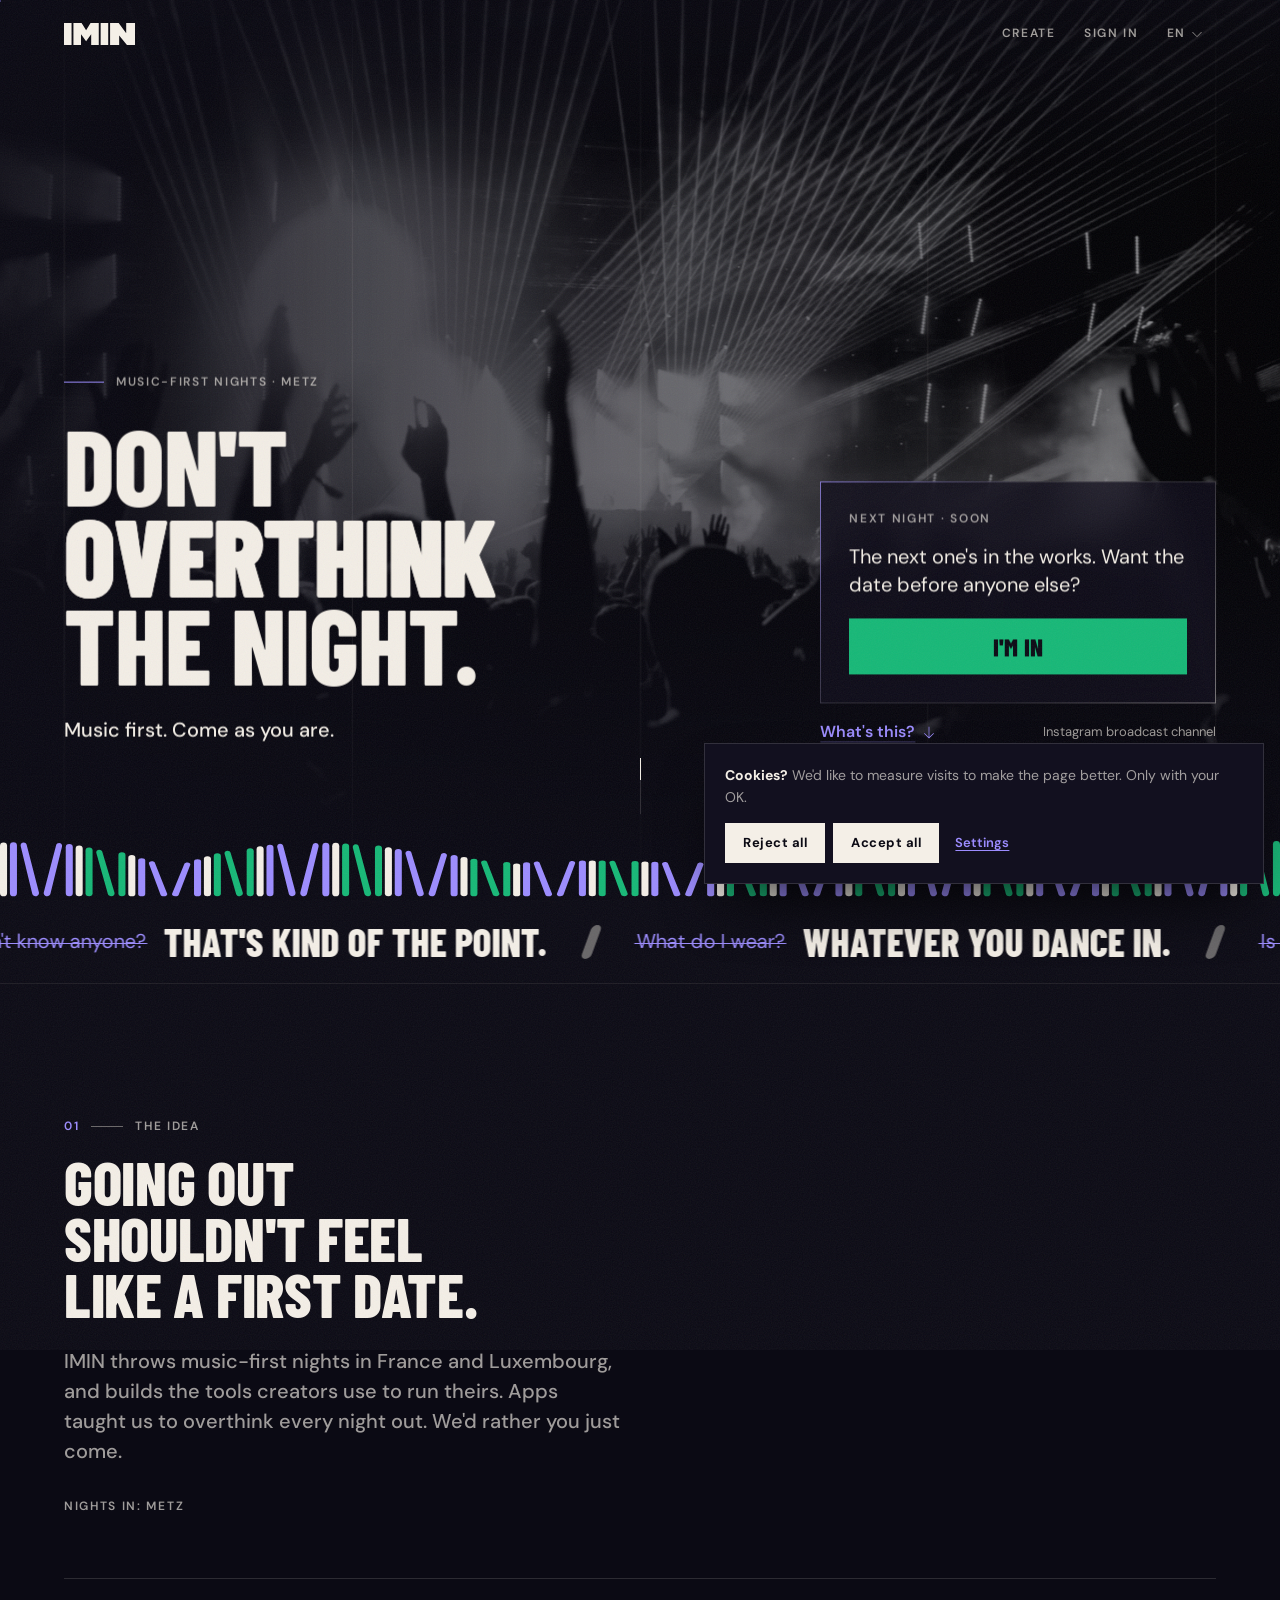
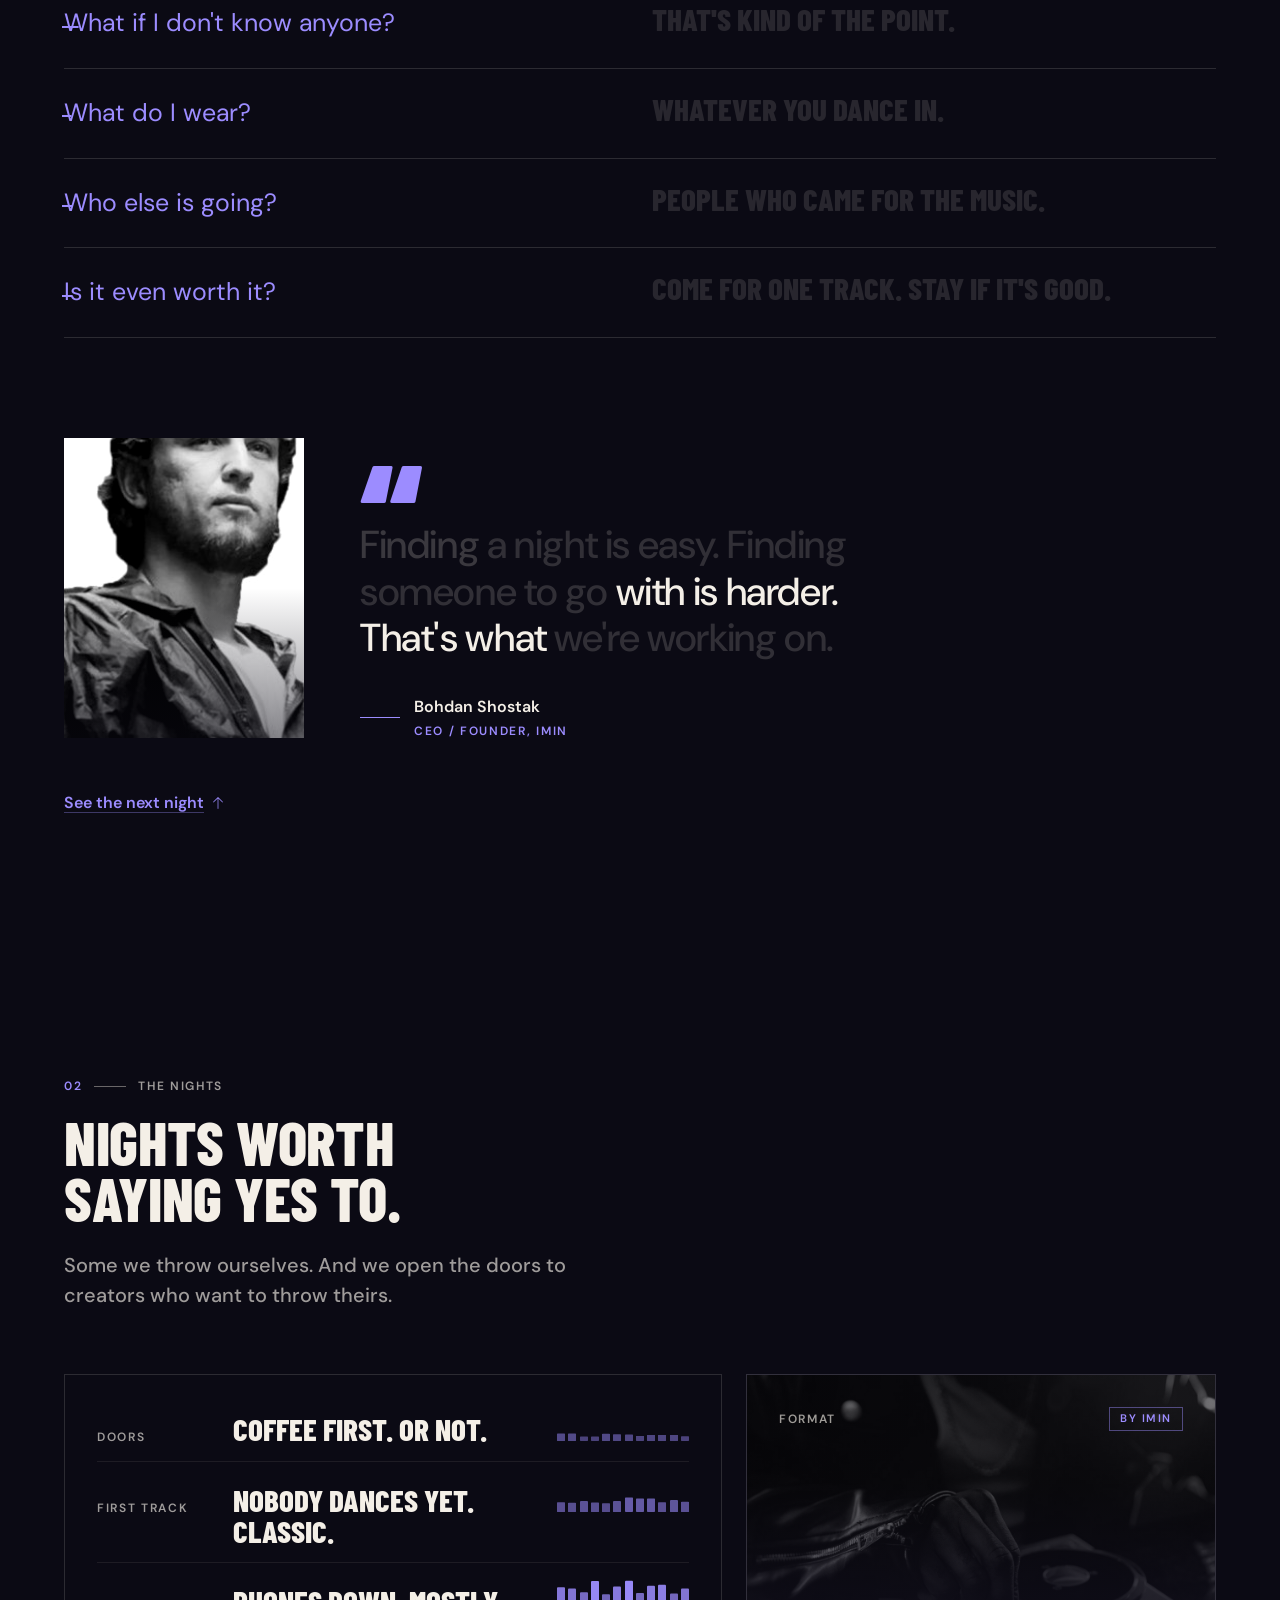
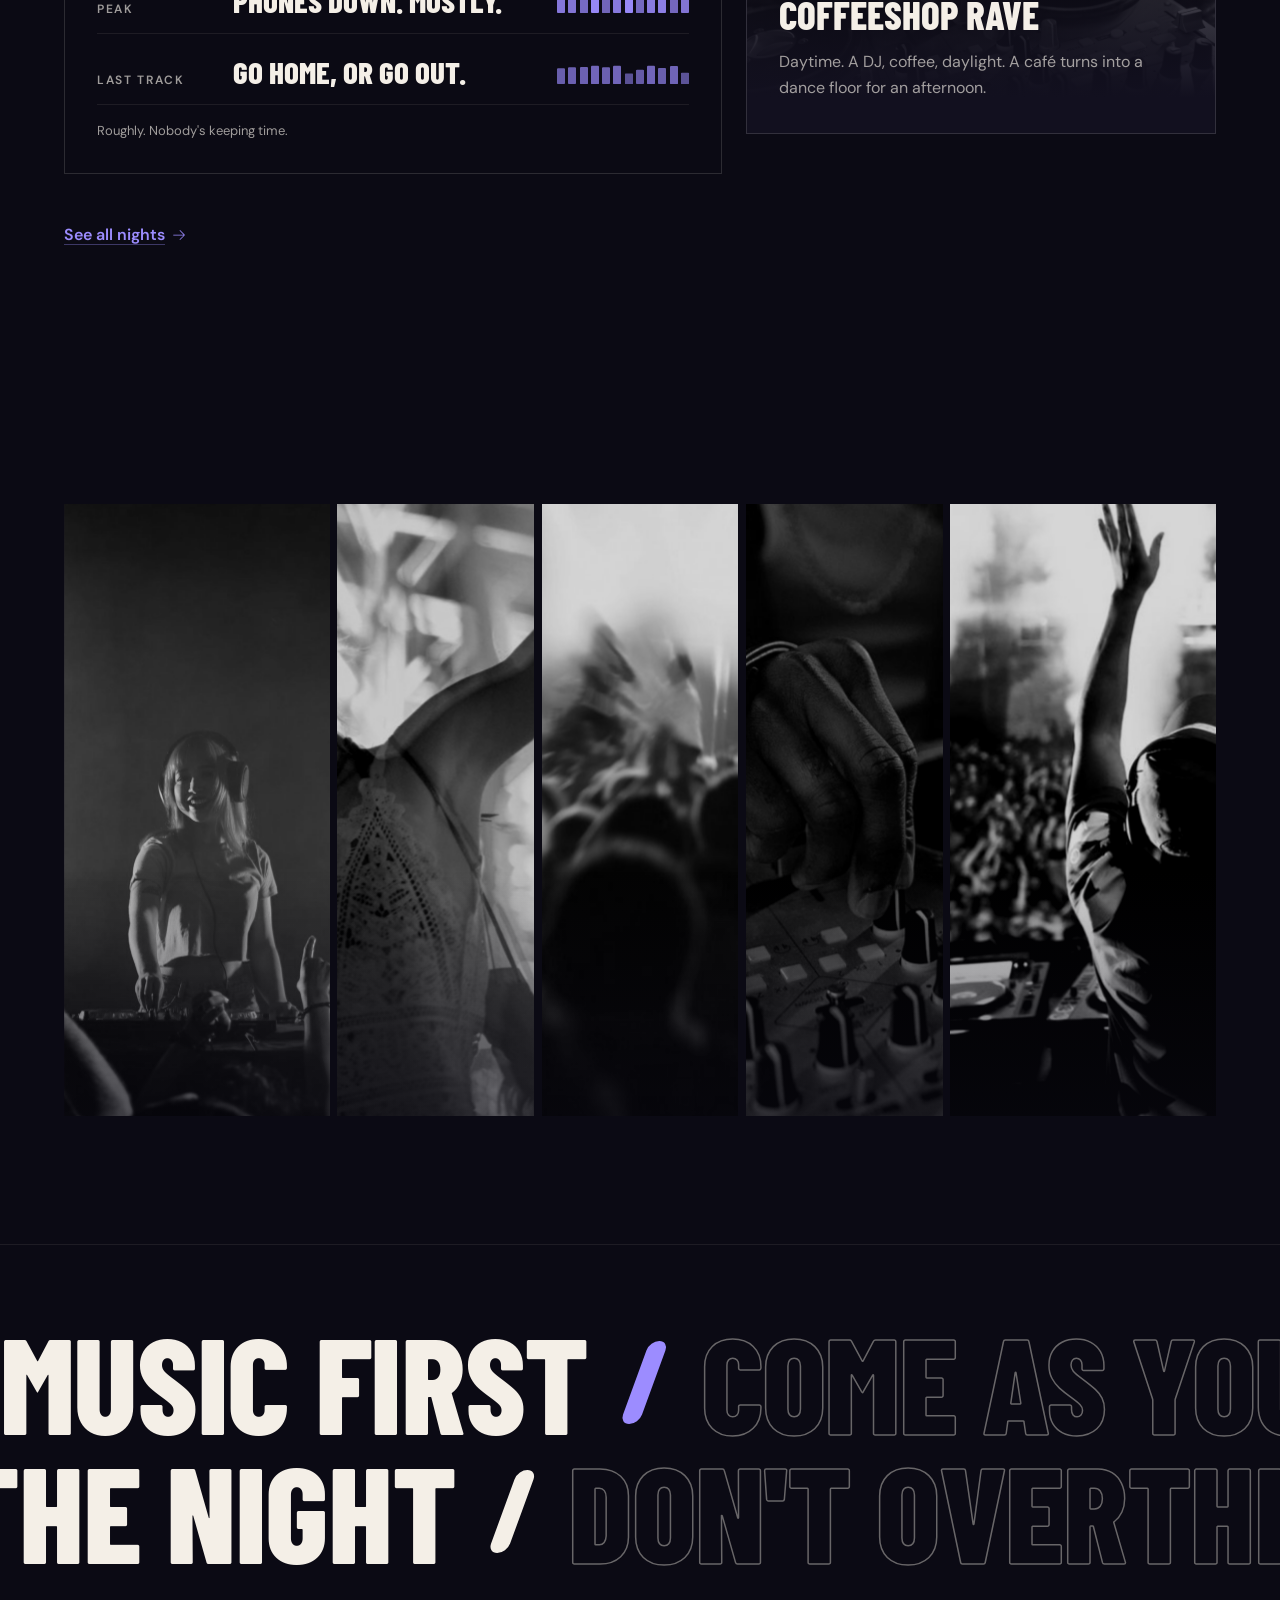
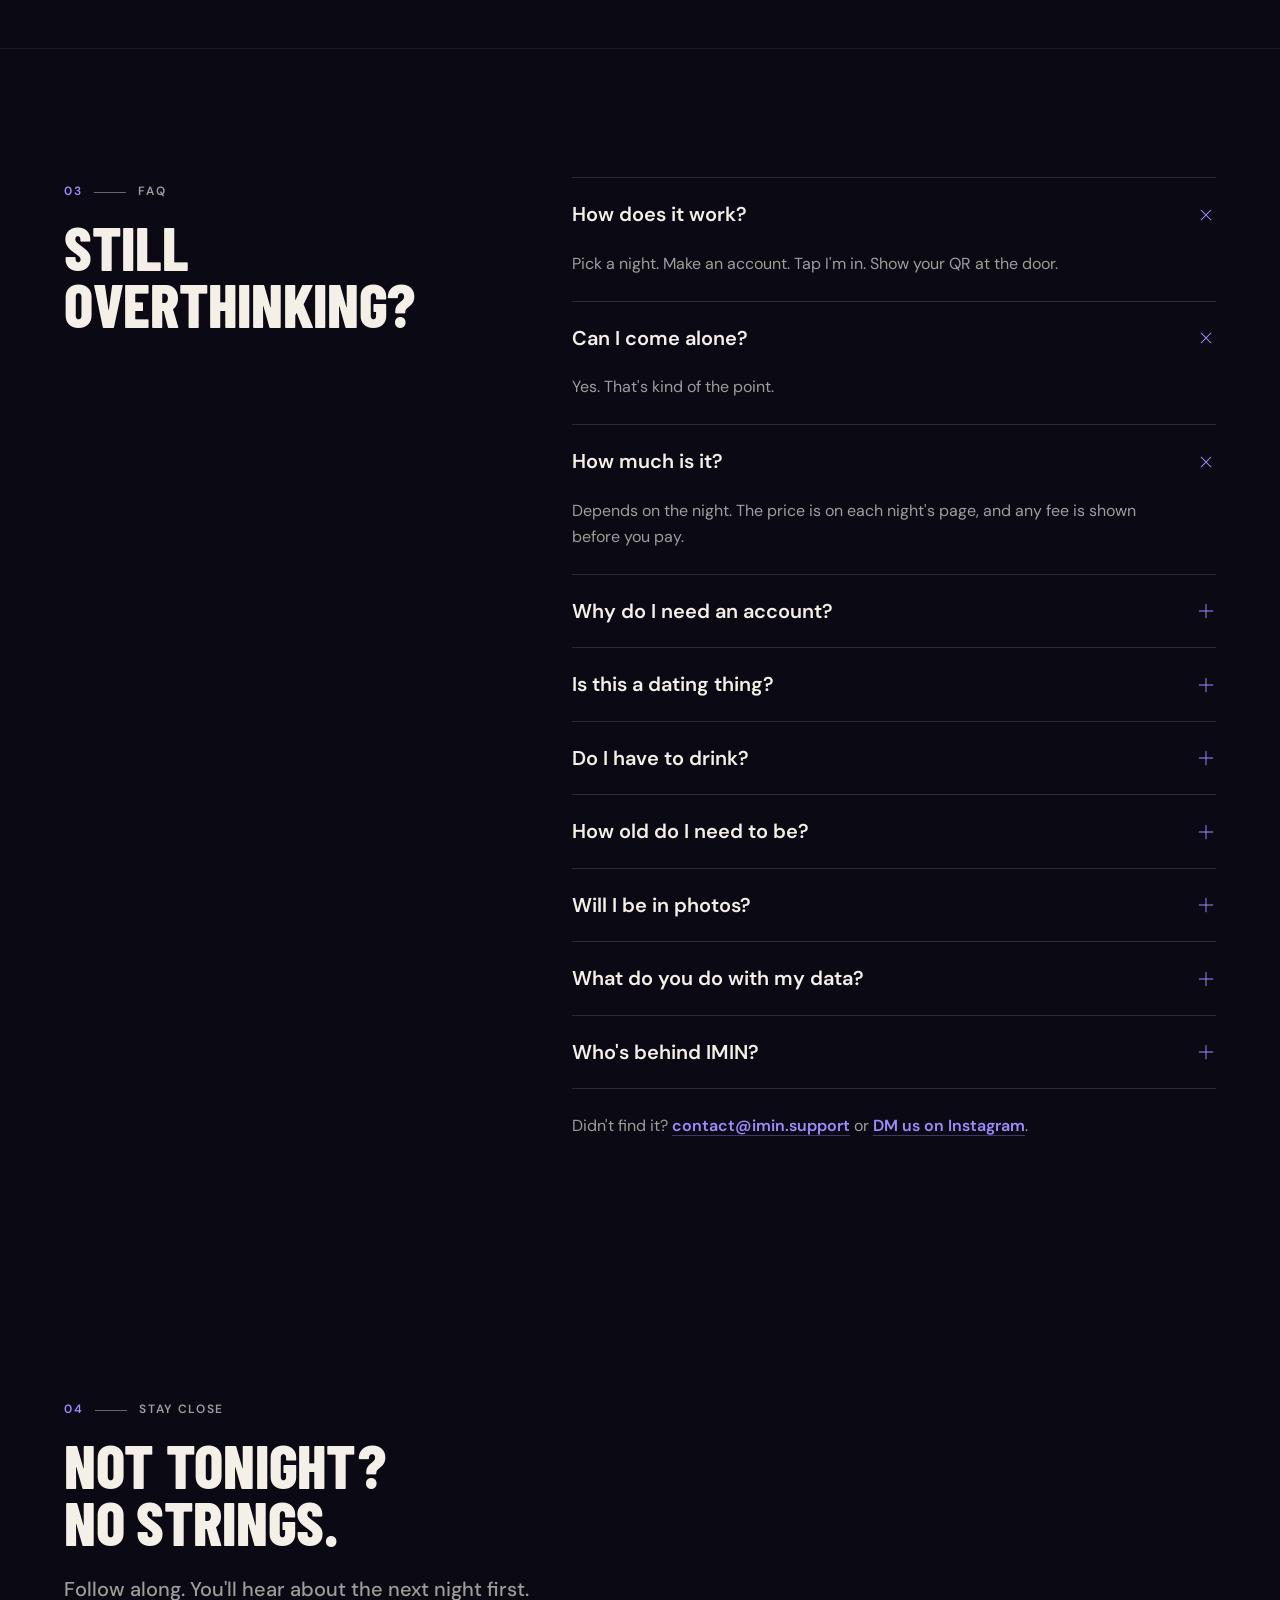
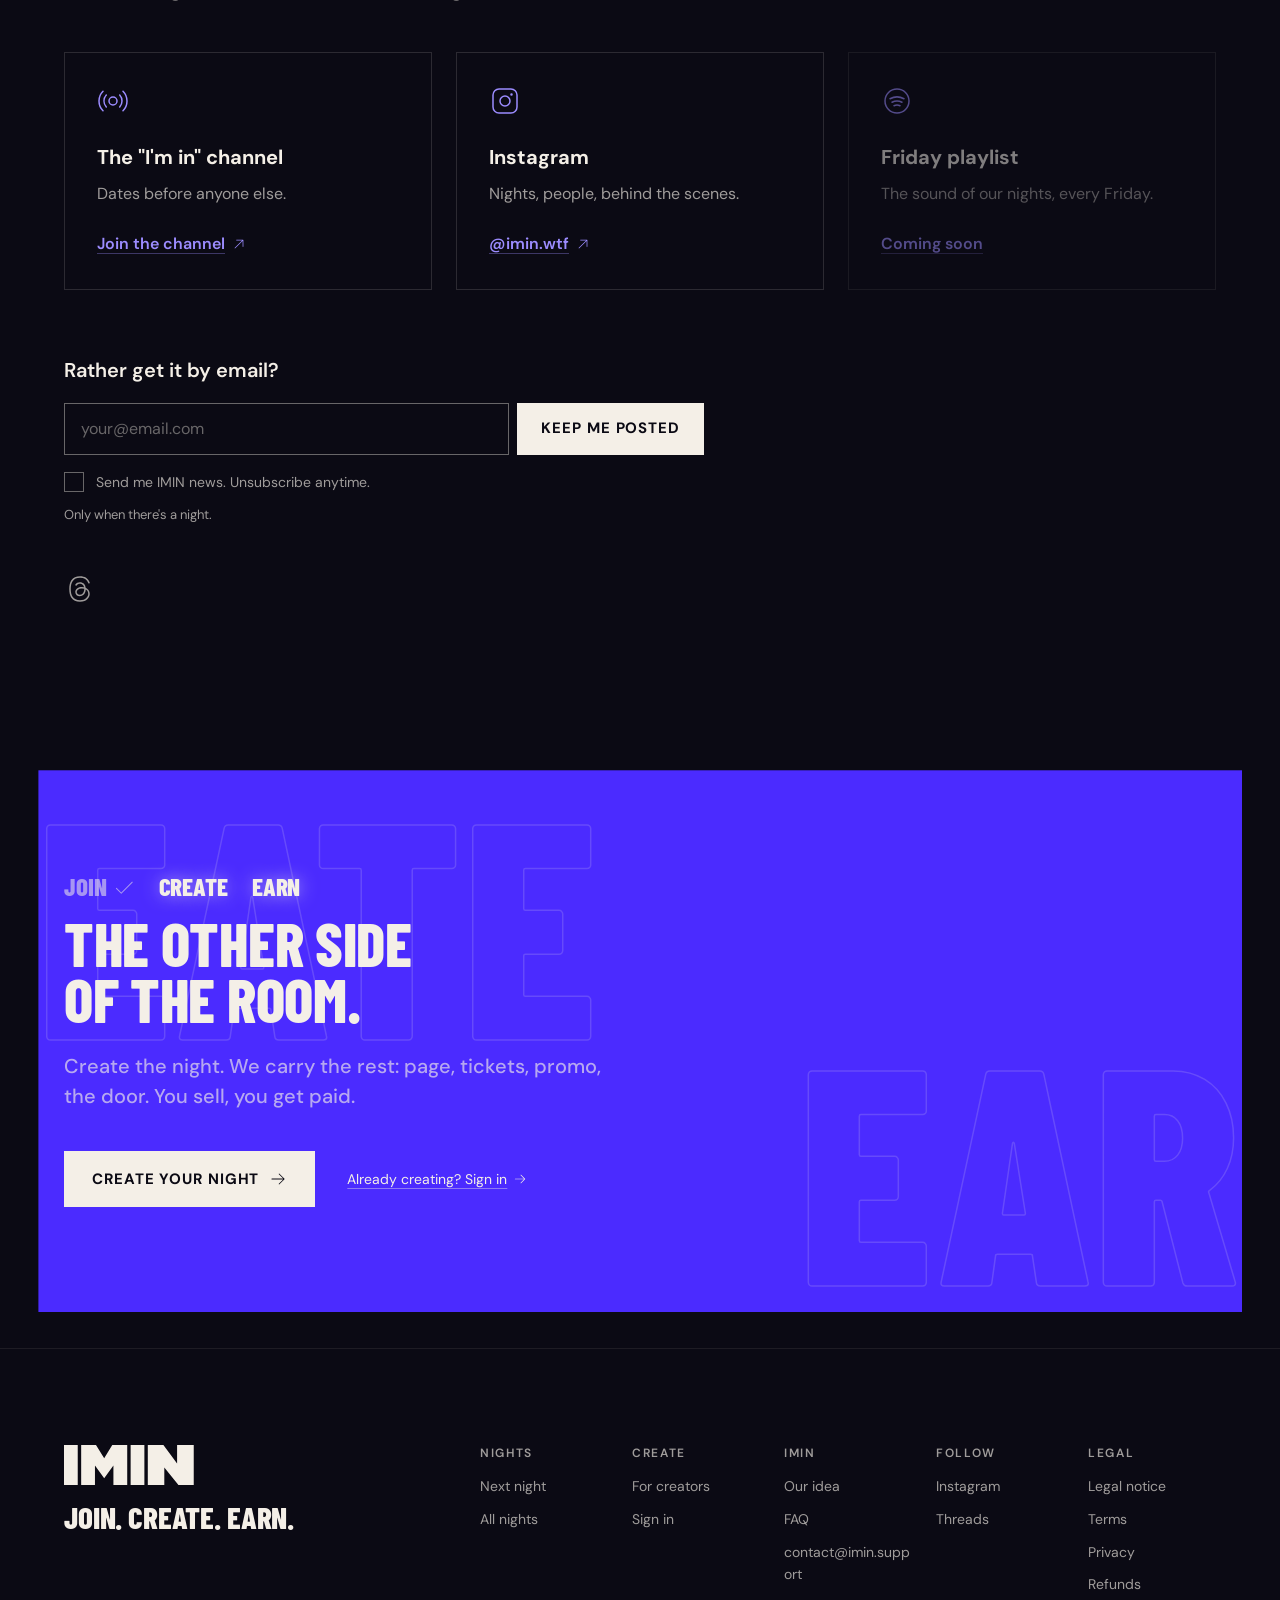
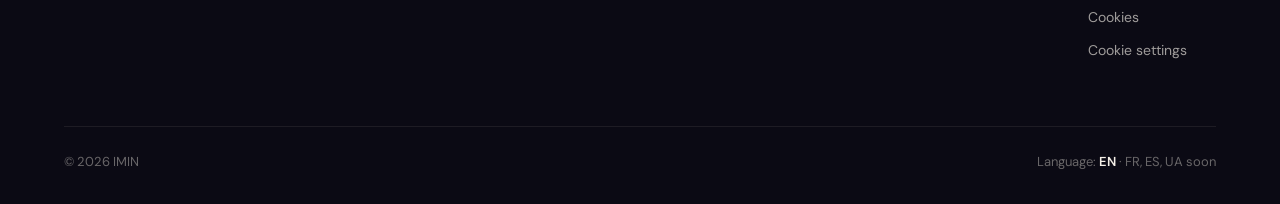
==== commit 9987b86d: "Guest page: Bohdan's full name and role under the note Co-Authored-By: Claude Opus 5.5 <noreply@anth" ====
--- a/index.html
+++ b/index.html
@@ -162,7 +162,7 @@
         <div class="note__body">
           <span class="note__mark" aria-hidden="true">“</span>
           <blockquote class="note__text" data-words>Finding a night is easy. Finding someone to go with is harder. That's what we're working on.</blockquote>
-          <figcaption class="note__by"><i></i><span>Bohdan, IMIN</span></figcaption>
+          <figcaption class="note__by"><i></i><span><b>Bohdan Shostak</b><em>CEO / Founder, IMIN</em></span></figcaption>
         </div>
       </figure>
       <a class="text-link" href="#top" data-track="see_next_night_click" data-section-name="idea">See the next night <svg class="i"><use href="#i-arrow-up"/></svg></a>
--- a/assets/css/guest.css
+++ b/assets/css/guest.css
@@ -340,7 +340,7 @@
 .sec-label b::after { content: ""; display: inline-block; width: 32px; height: 1px; margin-left: 12px; vertical-align: middle; background: var(--paper-40); transform-origin: 0 50%; transform: scaleX(var(--rule, 1)); }
 
 /* ---------- Bohdan's note ---------- */
-.note { display: grid; grid-template-columns: minmax(0, 4fr) minmax(0, 7fr); gap: 32px 64px; align-items: center; margin: 96px 0 0; }
+.note { display: grid; grid-template-columns: 240px minmax(0, 1fr); gap: 32px 56px; align-items: center; margin: 96px 0 0; }
 .note__photo { position: relative; aspect-ratio: 4 / 5; overflow: hidden; background: var(--midnight-2); }
 .note__photo img { position: absolute; inset: -10% 0; width: 100%; height: 120%; object-fit: cover; filter: grayscale(1) contrast(1.05); }
 .note__photo::after { content: ""; position: absolute; inset: 0; background: linear-gradient(0deg, rgba(11,10,20,.5), rgba(11,10,20,0) 50%); }
@@ -350,6 +350,9 @@
 .note__text .w { display: inline-block; }
 .note__by { display: flex; align-items: center; gap: 14px; margin-top: 32px; font-size: var(--t16); color: var(--paper-64); }
 .note__by i { width: 40px; height: 1px; background: var(--haze); }
+.note__by span { display: flex; flex-direction: column; gap: 2px; }
+.note__by b { font-weight: 600; color: var(--paper); }
+.note__by em { font-style: normal; font-size: 12px; font-weight: 600; letter-spacing: .14em; text-transform: uppercase; color: var(--haze); }
 .last__quotes .note { display: block; margin: 0; }
 .last__quotes .note__text { font-size: var(--t25); }
 
@@ -407,7 +410,7 @@
   .g-hero__inner { grid-template-columns: minmax(0, 1fr); }
   .g-hero__aside { max-width: 520px; }
   .note { grid-template-columns: minmax(0, 1fr); }
-  .note__photo { max-width: 360px; }
+  .note__photo { max-width: 220px; }
 }
 @media (max-width: 820px) {
   .g-hero { min-height: 0; justify-content: flex-start; padding: calc(var(--header-h) + 16px) 0 72px; }
@@ -430,7 +433,7 @@
   .tband { padding: 16px 0; }
   .tband i { height: 26px; margin: 0 24px; }
   .note { margin-top: 64px; gap: 24px; }
-  .note__photo { max-width: 220px; }
+  .note__photo { max-width: 120px; }
   .note__mark { font-size: 110px; }
   .setlist li { grid-template-columns: minmax(0, 1fr) 96px; }
   .setlist li .label { grid-column: 1 / -1; }
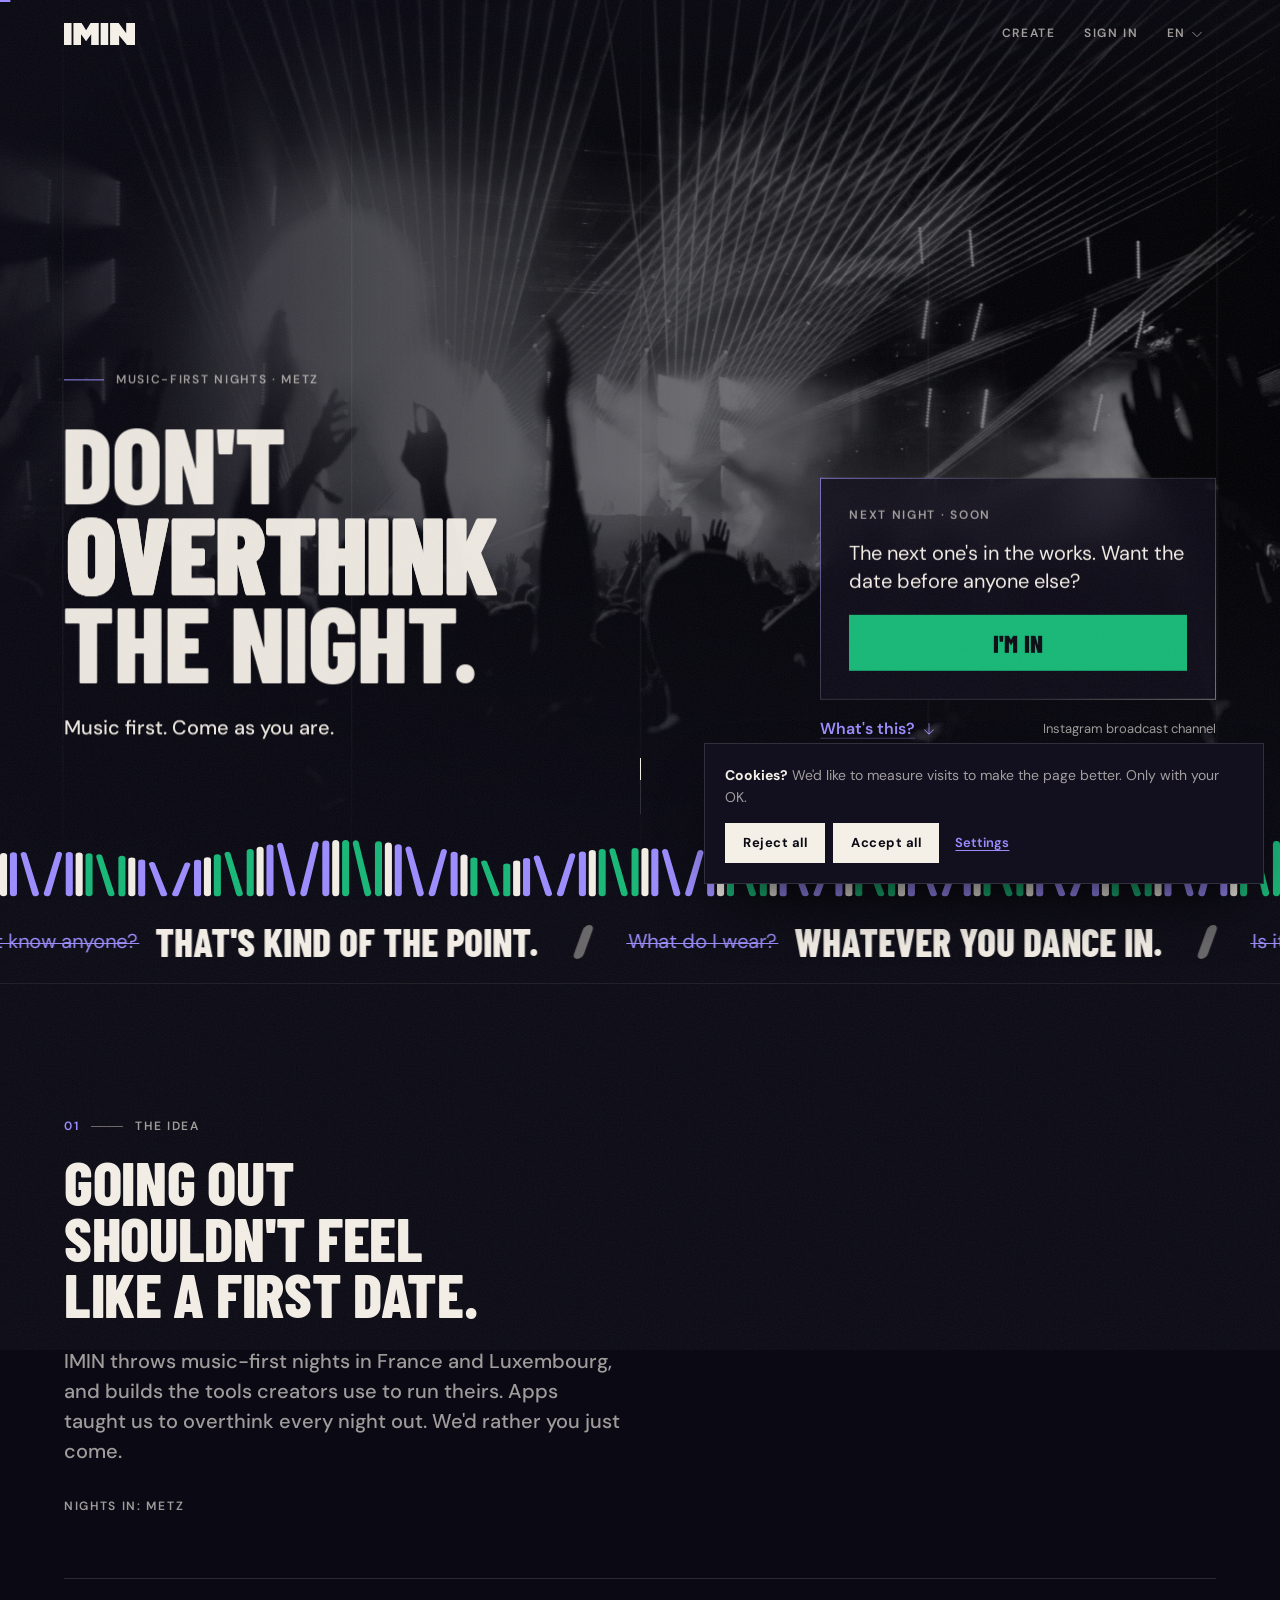
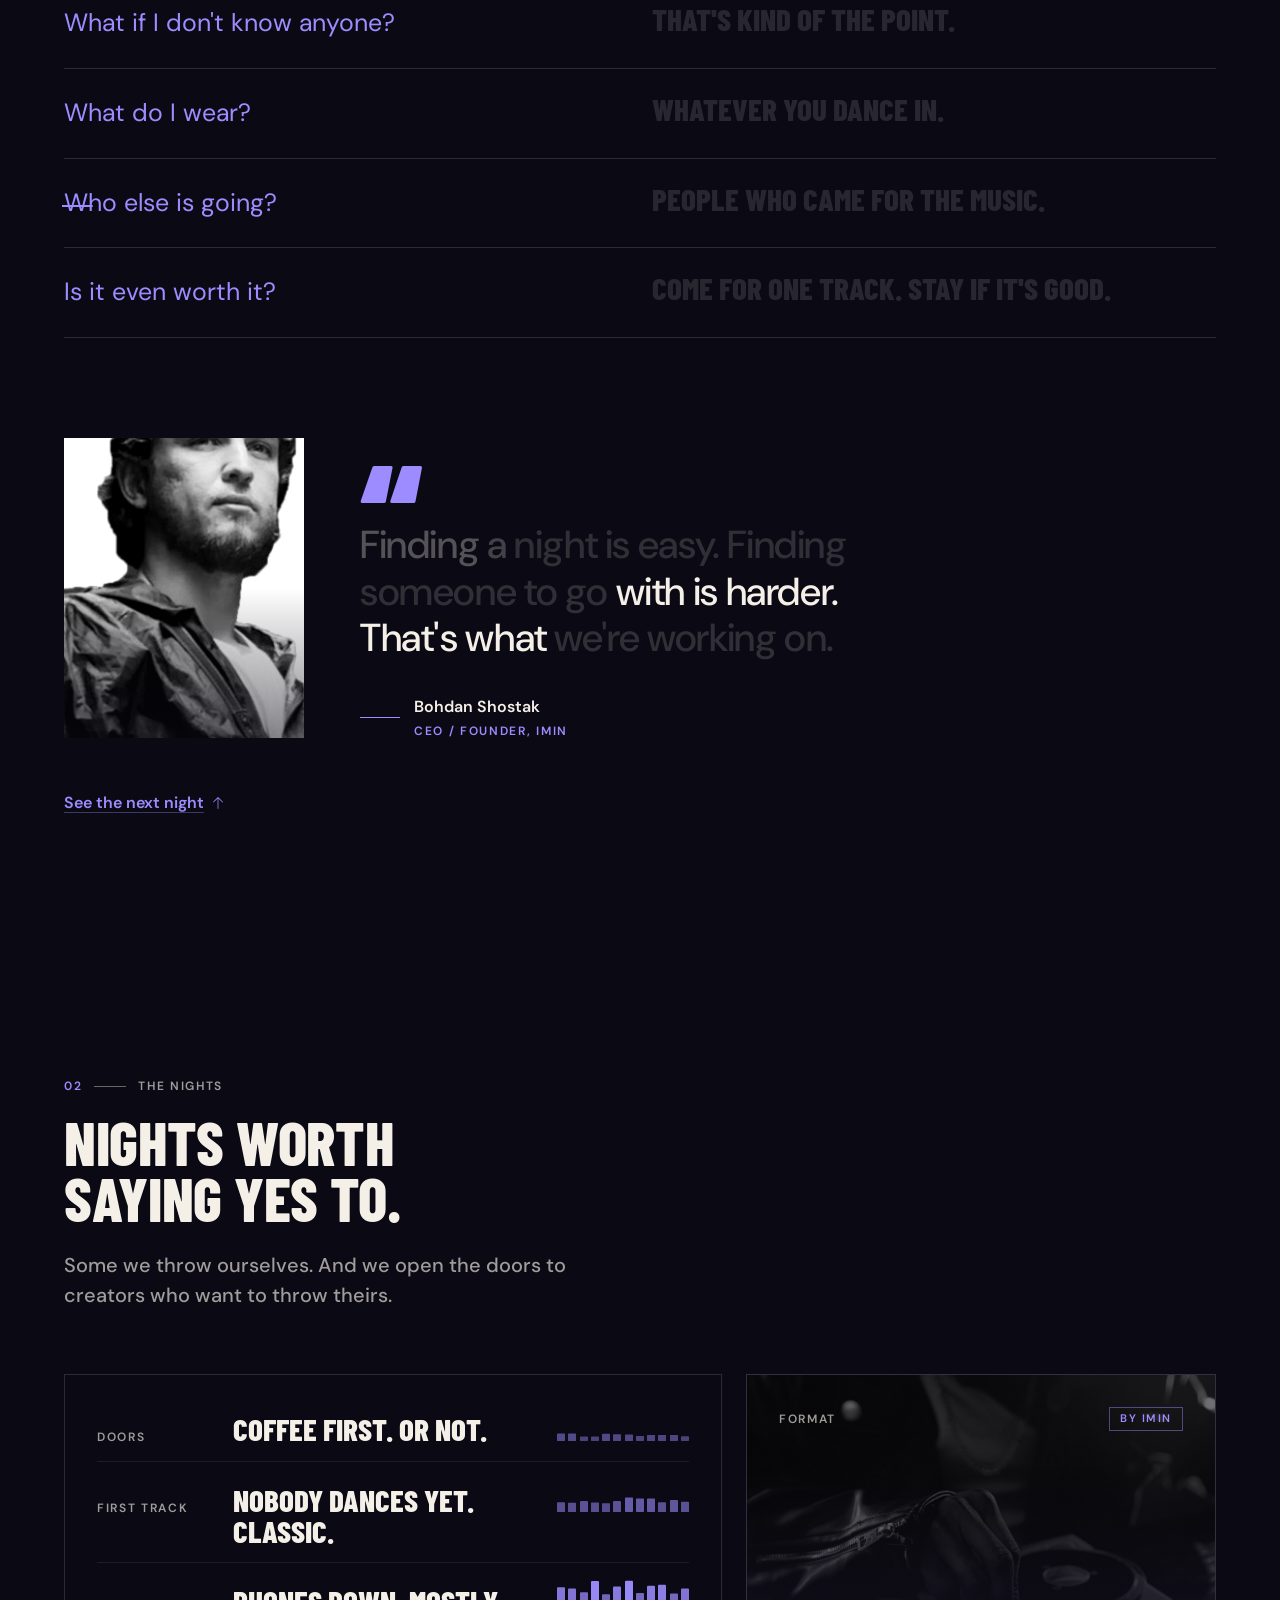
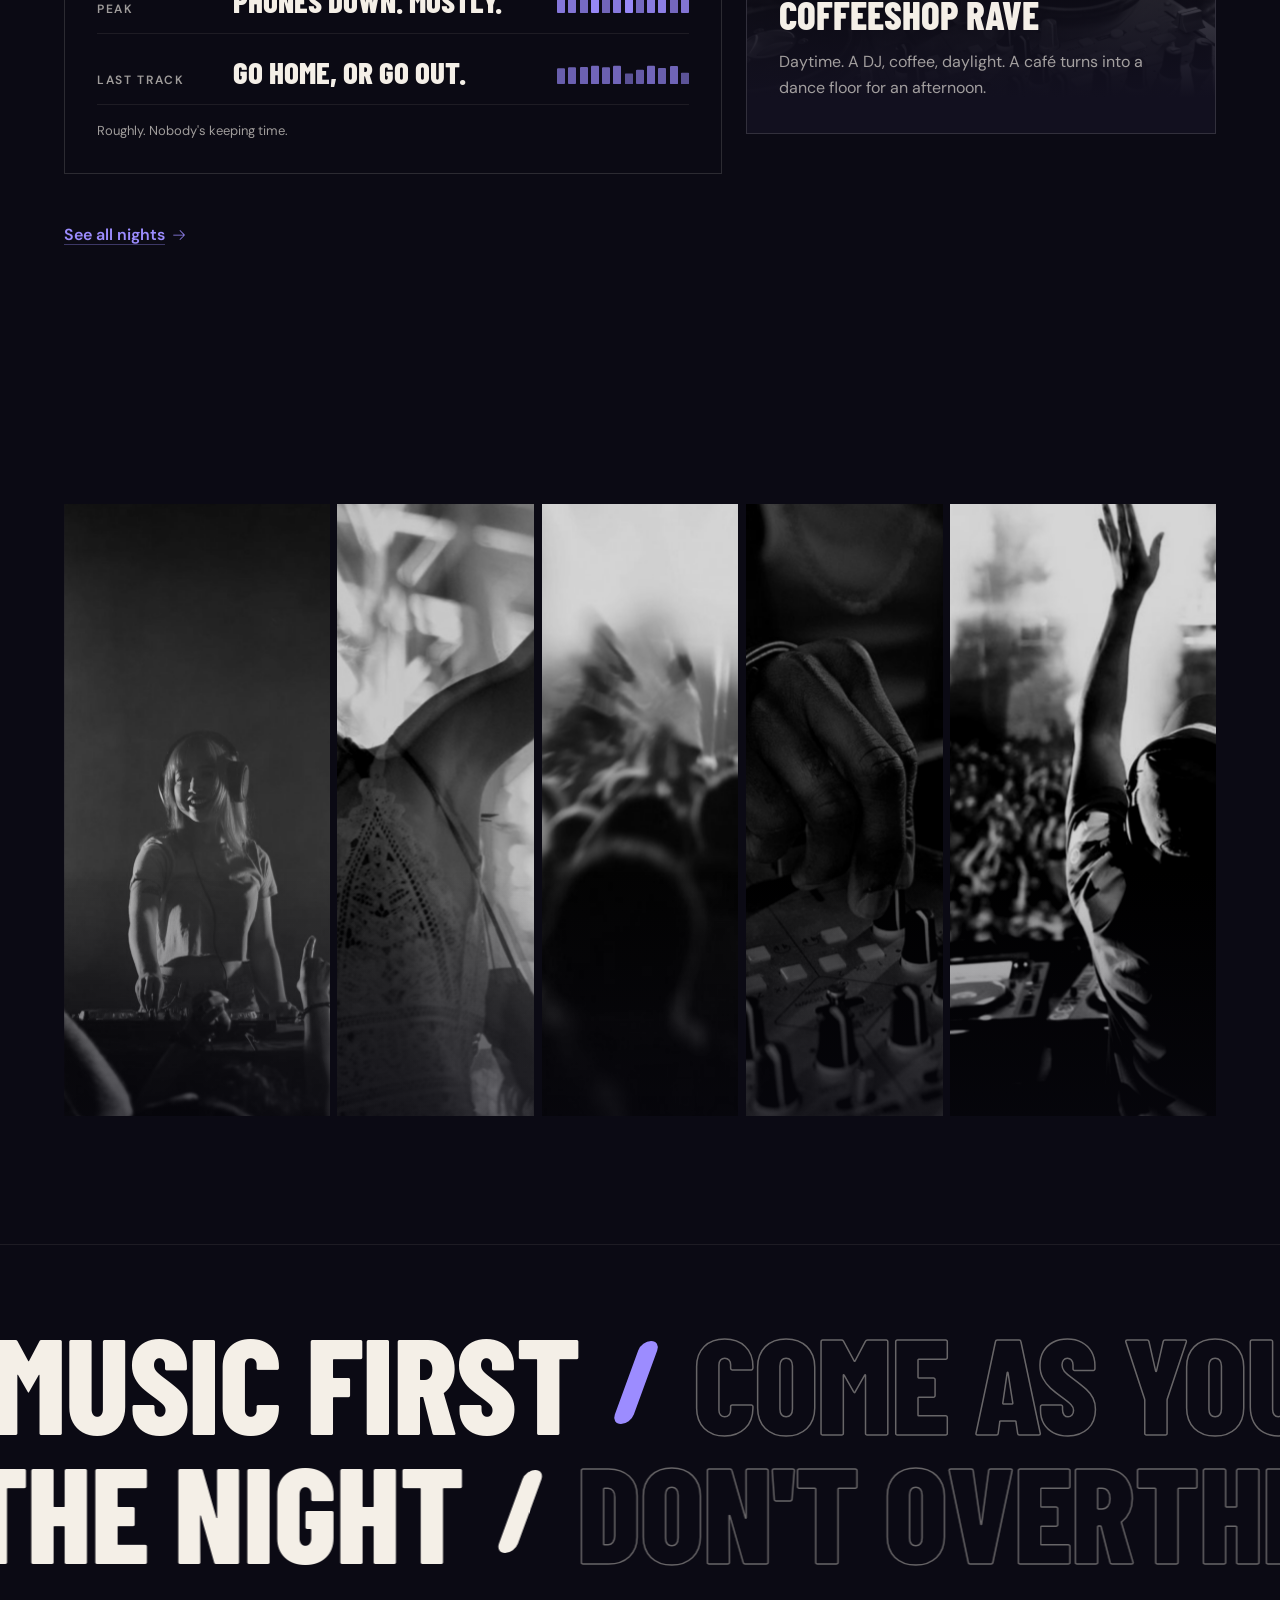
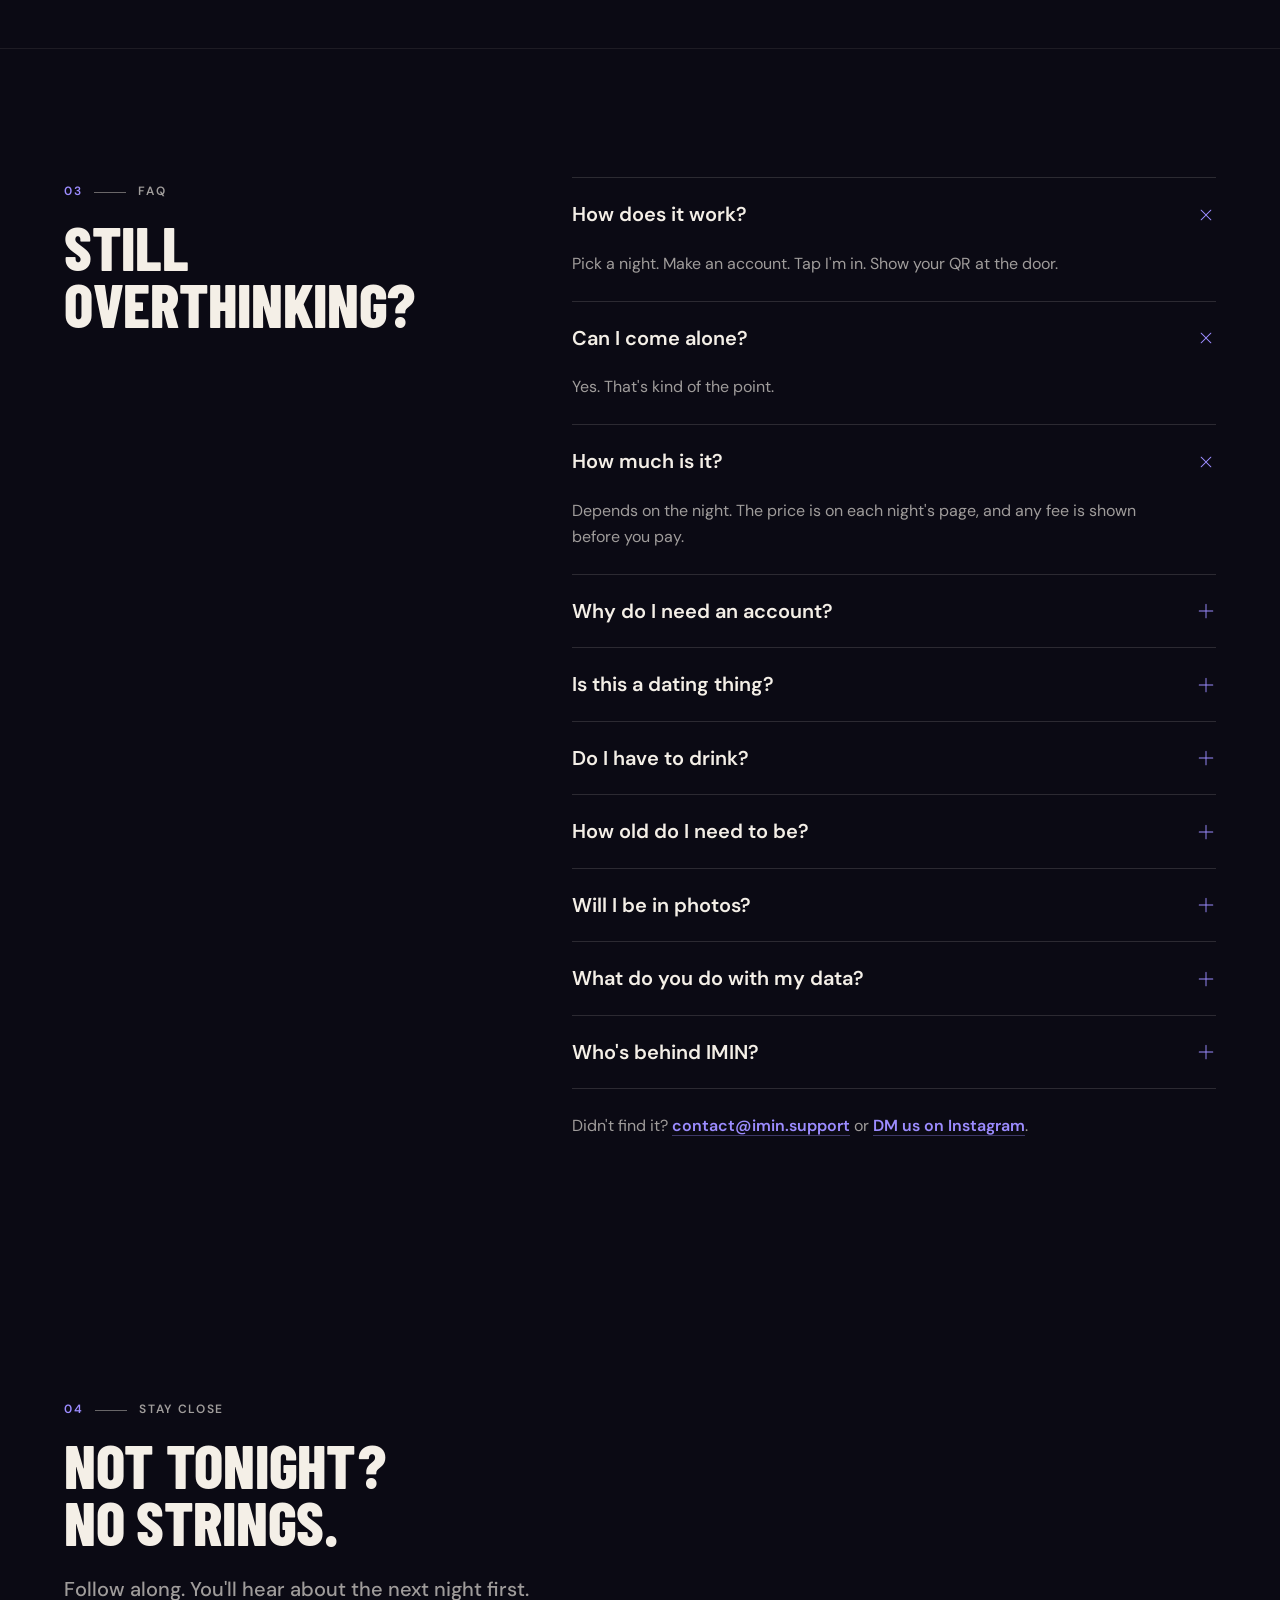
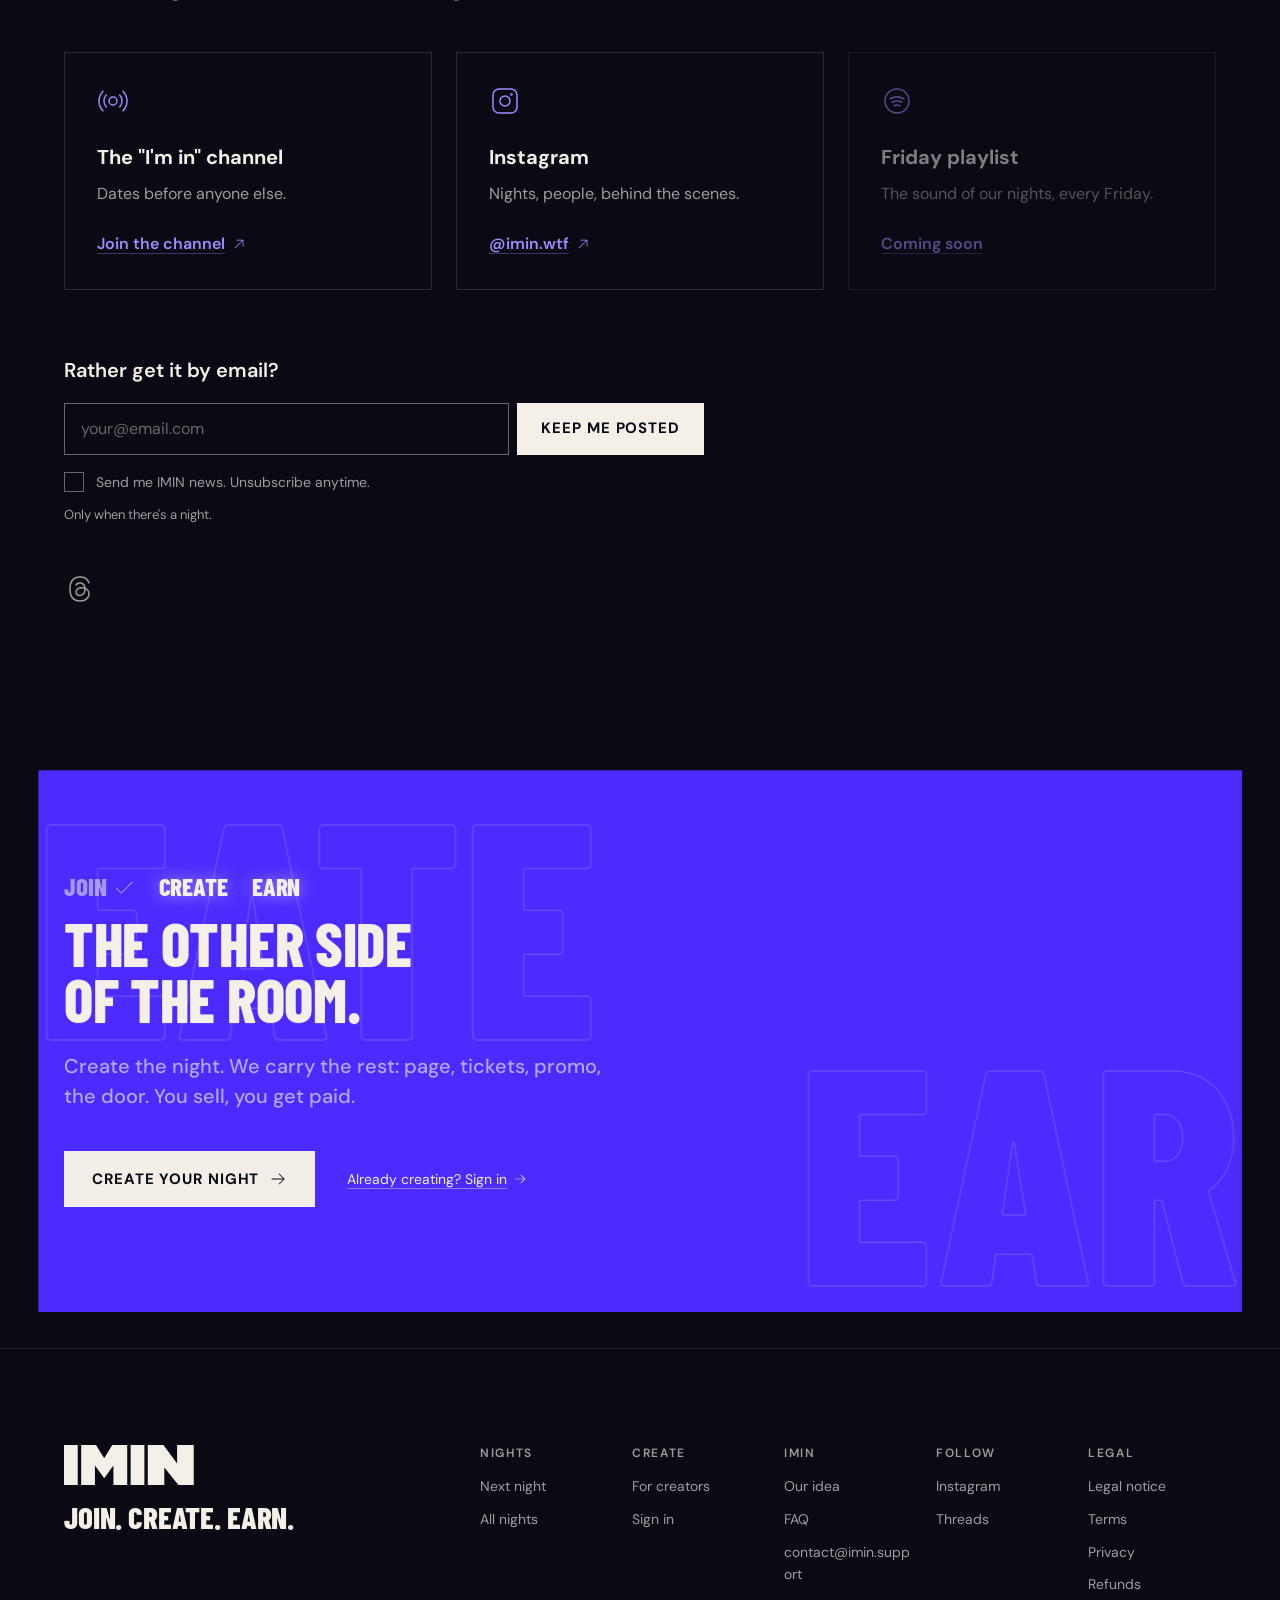
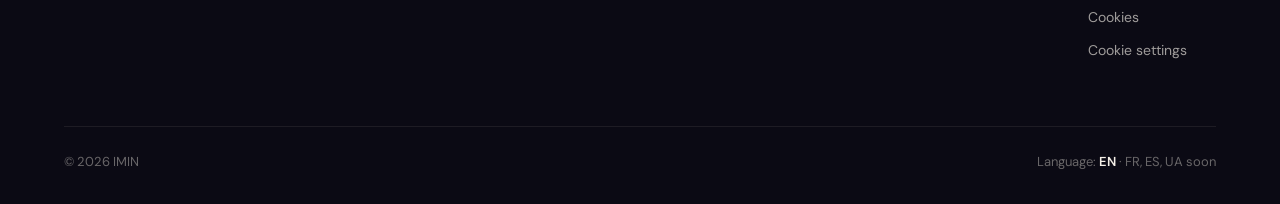
==== commit 64853544: "Guest page back in line with the brief: no countdown, headline visible from the start, small thought" ====
--- a/index.html
+++ b/index.html
@@ -65,7 +65,7 @@
   <div class="header__inner">
     <a class="brand" href="#top" aria-label="IMIN — home"><svg class="mark-h" aria-hidden="true"><use href="#mark-h"/></svg></a>
     <nav class="g-nav" aria-label="Main">
-      <a class="g-nav__link hide-sm" href="#" data-link="create" data-track="bridge_create_click">Create</a>
+      <a class="g-nav__link" href="#" data-link="create" data-track="bridge_create_click">Create</a>
       <a class="g-nav__link" href="#" data-link="signIn" data-track="sign_in_click" data-place="header">Sign in</a>
       <div class="lang" data-lang>
         <button class="lang__btn g-nav__link" type="button" aria-haspopup="listbox" aria-expanded="false" aria-label="Language: English">EN <svg class="i"><use href="#i-caret-down"/></svg></button>
--- a/assets/css/guest.css
+++ b/assets/css/guest.css
@@ -115,8 +115,8 @@
 /* Thoughts: show once behind the headline, get crossed out, then fall away */
 .thoughts { position: absolute; z-index: 1; inset: calc(var(--header-h) + 16px) 0 0; pointer-events: none; visibility: hidden; max-width: calc(var(--max) + var(--gutter) * 2); margin: 0 auto; }
 .thoughts.is-on { visibility: visible; }
-.thought { position: absolute; font-family: var(--f-display); font-weight: 700; font-size: var(--t39); line-height: 1; text-transform: uppercase; color: var(--haze); white-space: nowrap; opacity: 0; }
-.thought::after { content: ""; position: absolute; left: -4px; right: -4px; top: 50%; height: 3px; background: currentColor; transform: scaleX(0); transform-origin: 0 50%; }
+.thought { position: absolute; font-size: var(--t20); line-height: 1.2; color: var(--haze); white-space: nowrap; opacity: 0; }
+.thought::after { content: ""; position: absolute; left: -3px; right: -3px; top: 54%; height: 1.5px; background: currentColor; transform: scaleX(0); transform-origin: 0 50%; }
 .thought.is-struck::after { transform: scaleX(1); transition: transform .4s var(--ease); }
 .thought:nth-child(1) { left: var(--gutter); top: 4%; }
 .thought:nth-child(2) { left: 30%; top: 15%; }
@@ -427,7 +427,7 @@
   .invite__ask { font-size: 31px; }
   .cd { gap: 6px; } .cd span { min-width: 28px; font-size: 9px; } .cd b { font-size: 20px; }
   .thoughts { inset: calc(var(--header-h) + 4px) 0 auto; height: 260px; }
-  .thought { font-size: 20px; }
+  .thought { font-size: 14px; }
   .thought:nth-child(1) { left: 16px; top: 0; } .thought:nth-child(2) { left: auto; right: 16px; top: 22%; }
   .thought:nth-child(3) { left: 24px; top: 44%; } .thought:nth-child(4) { left: auto; right: 20px; top: 66%; }
   .tband { padding: 16px 0; }
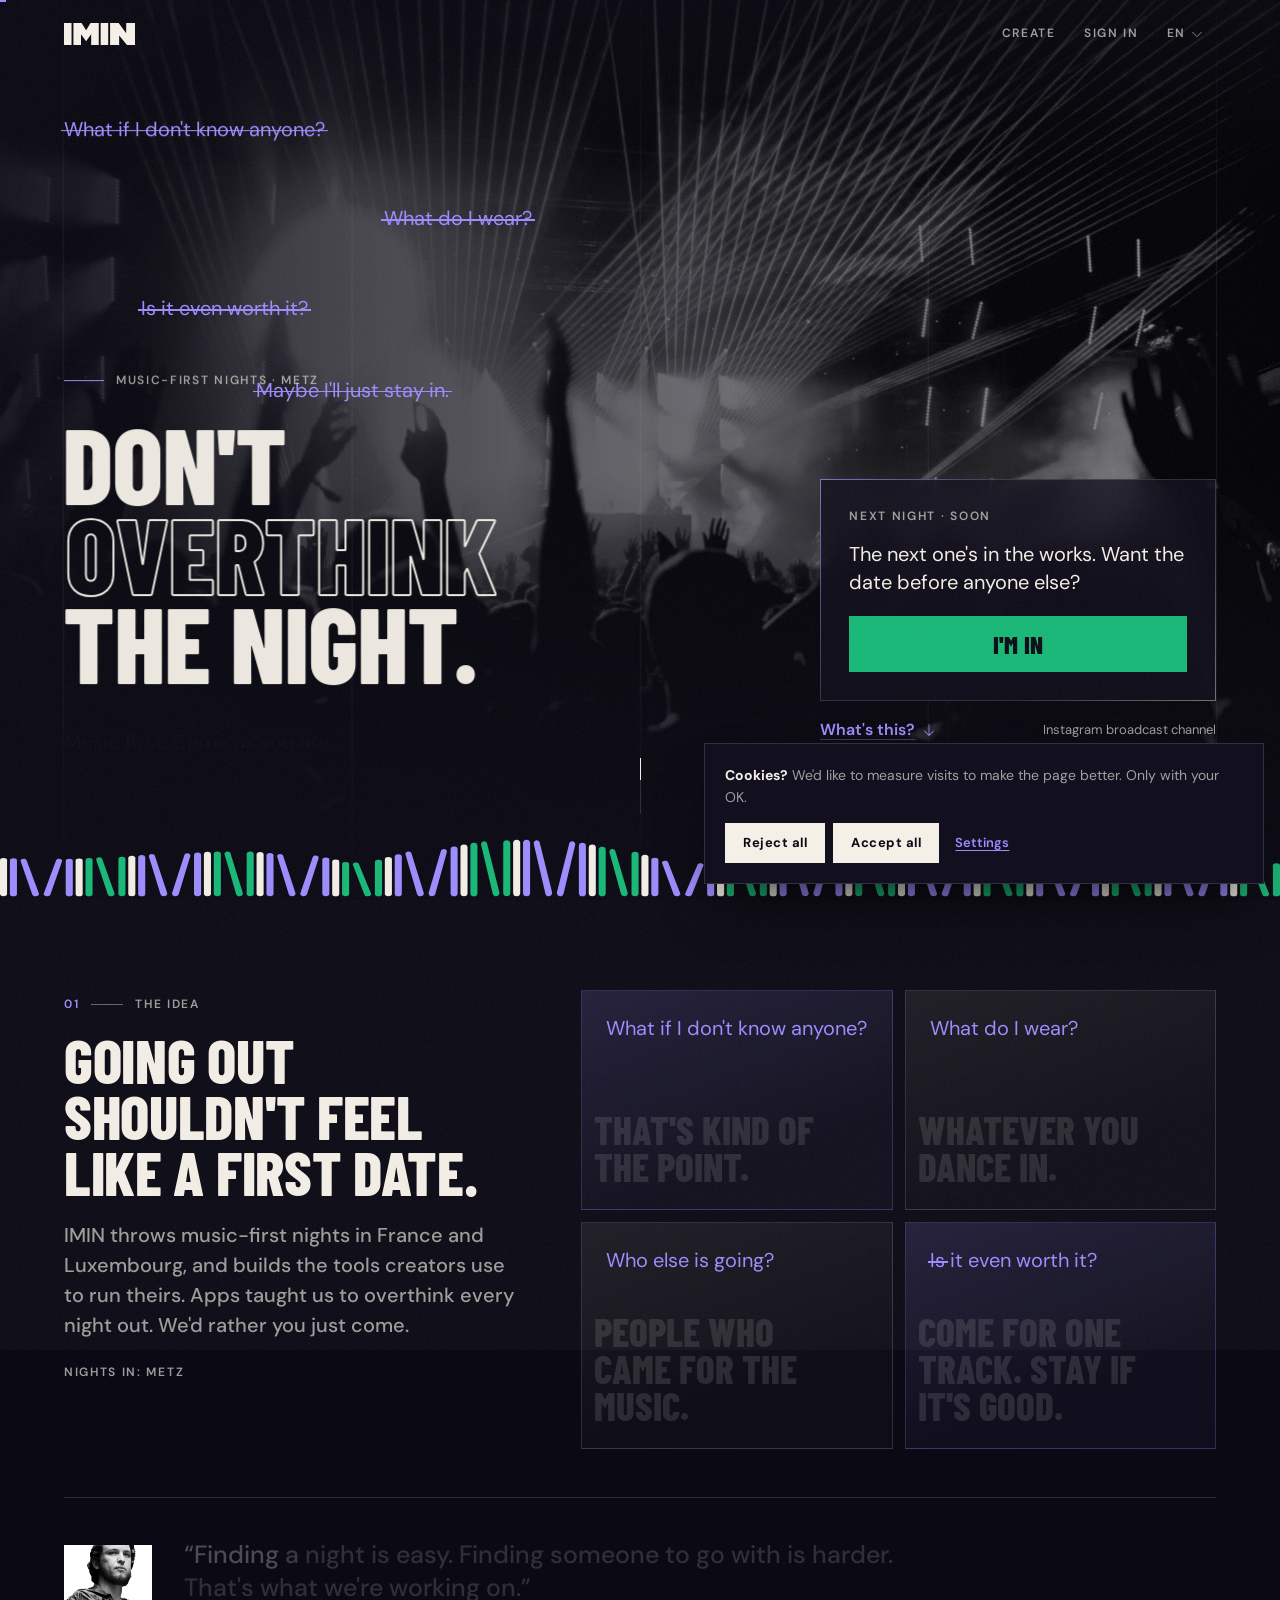
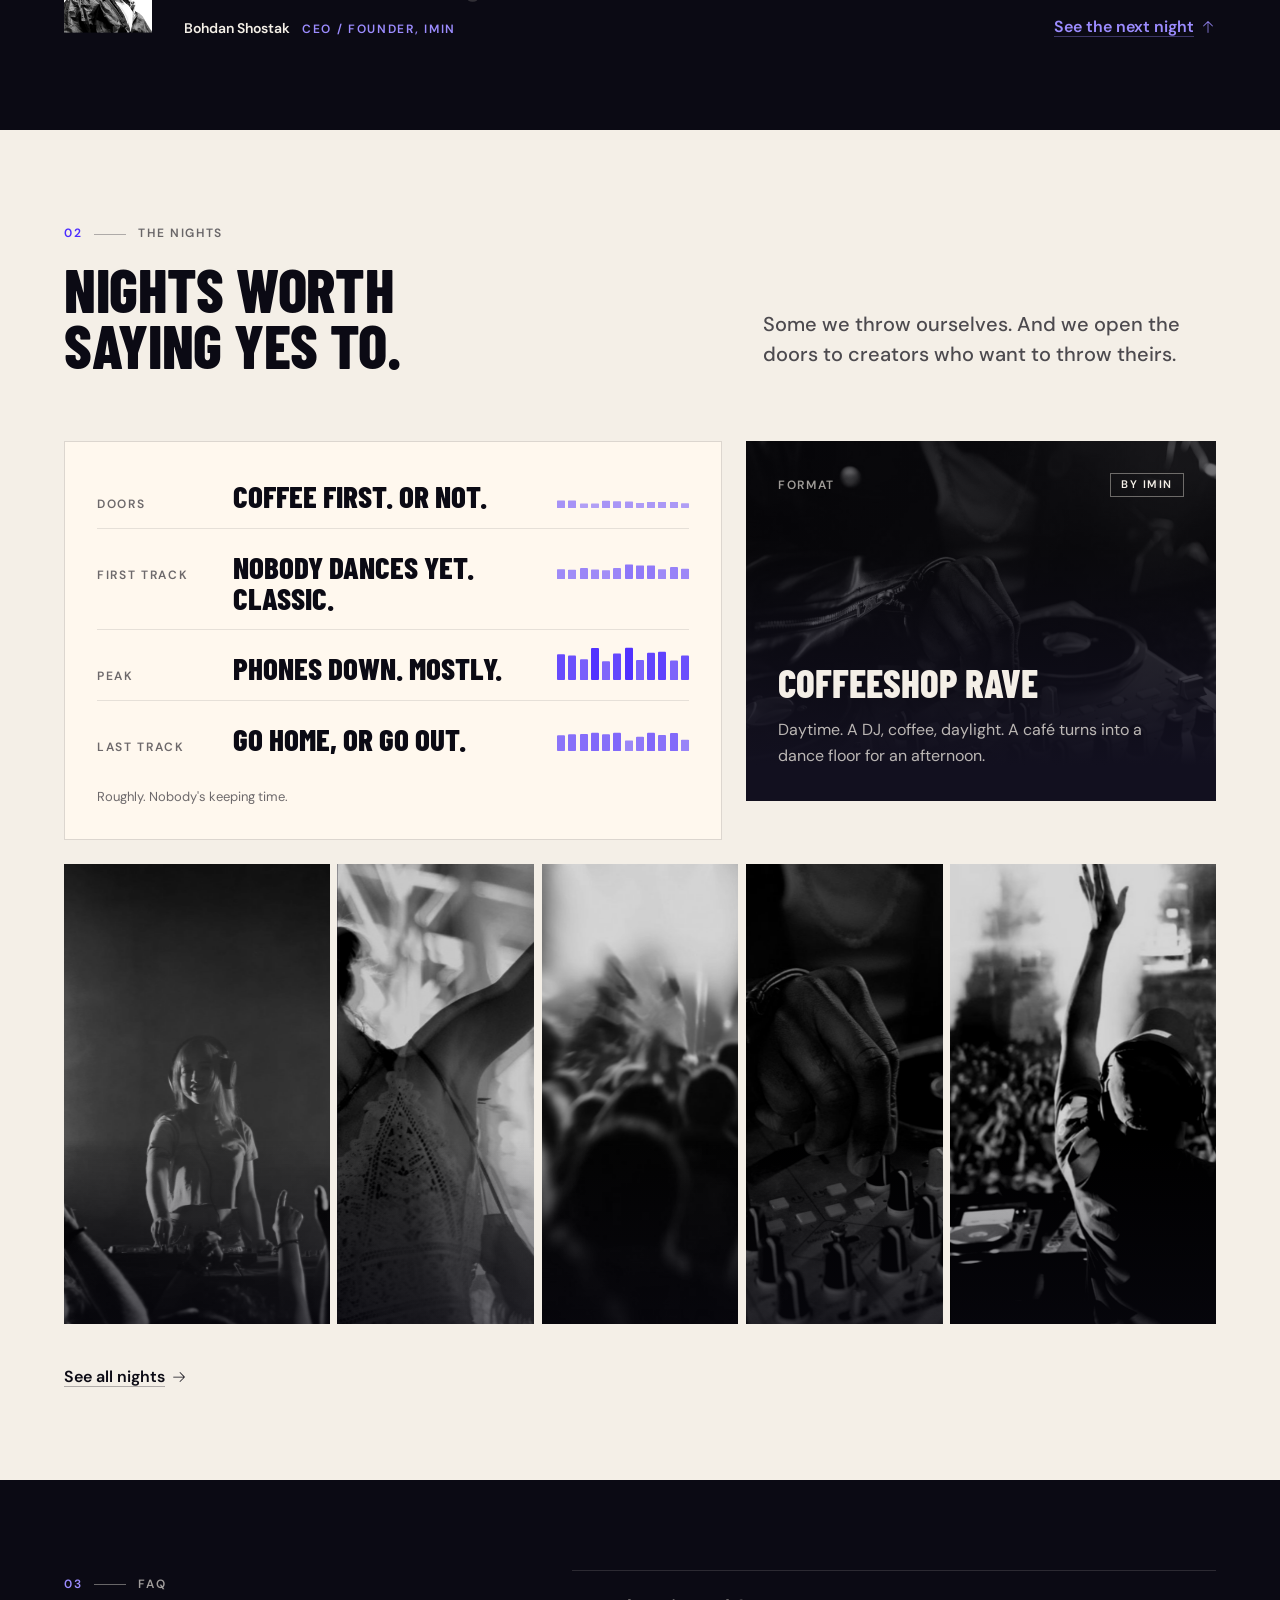
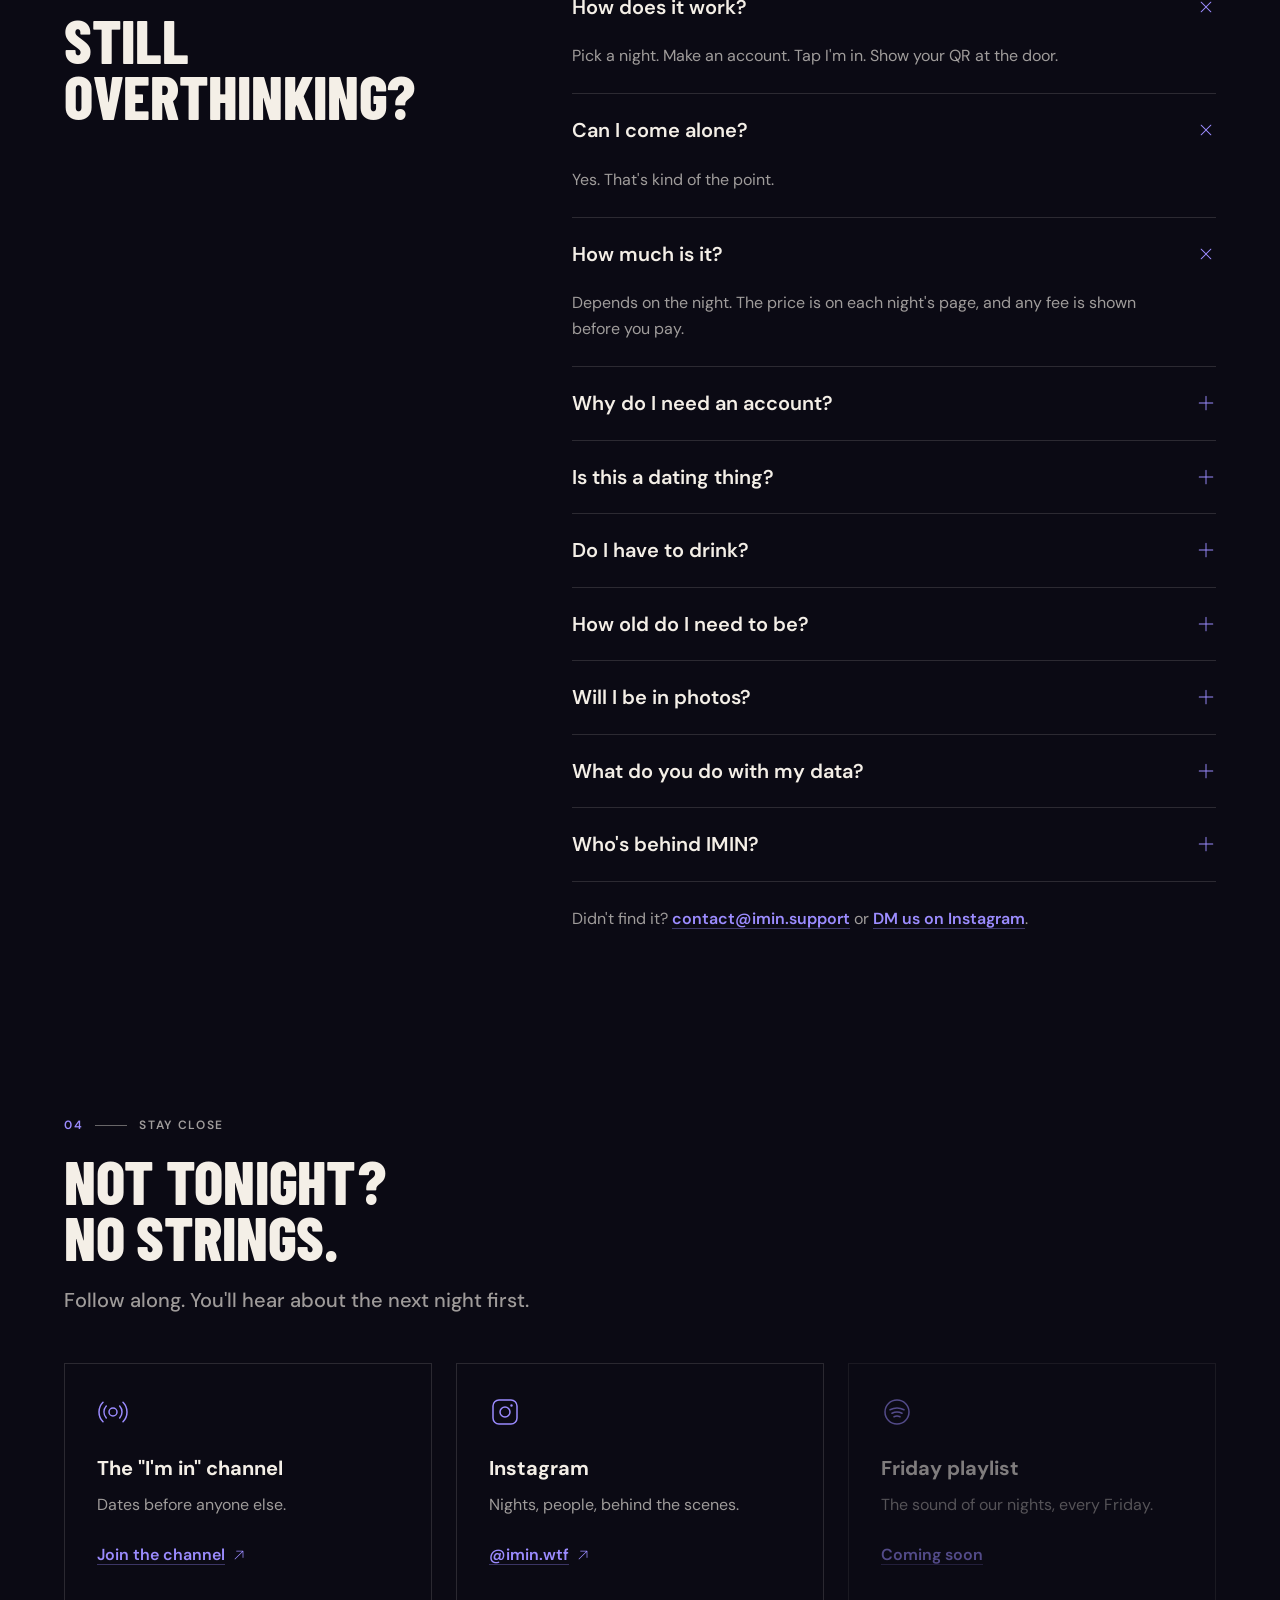
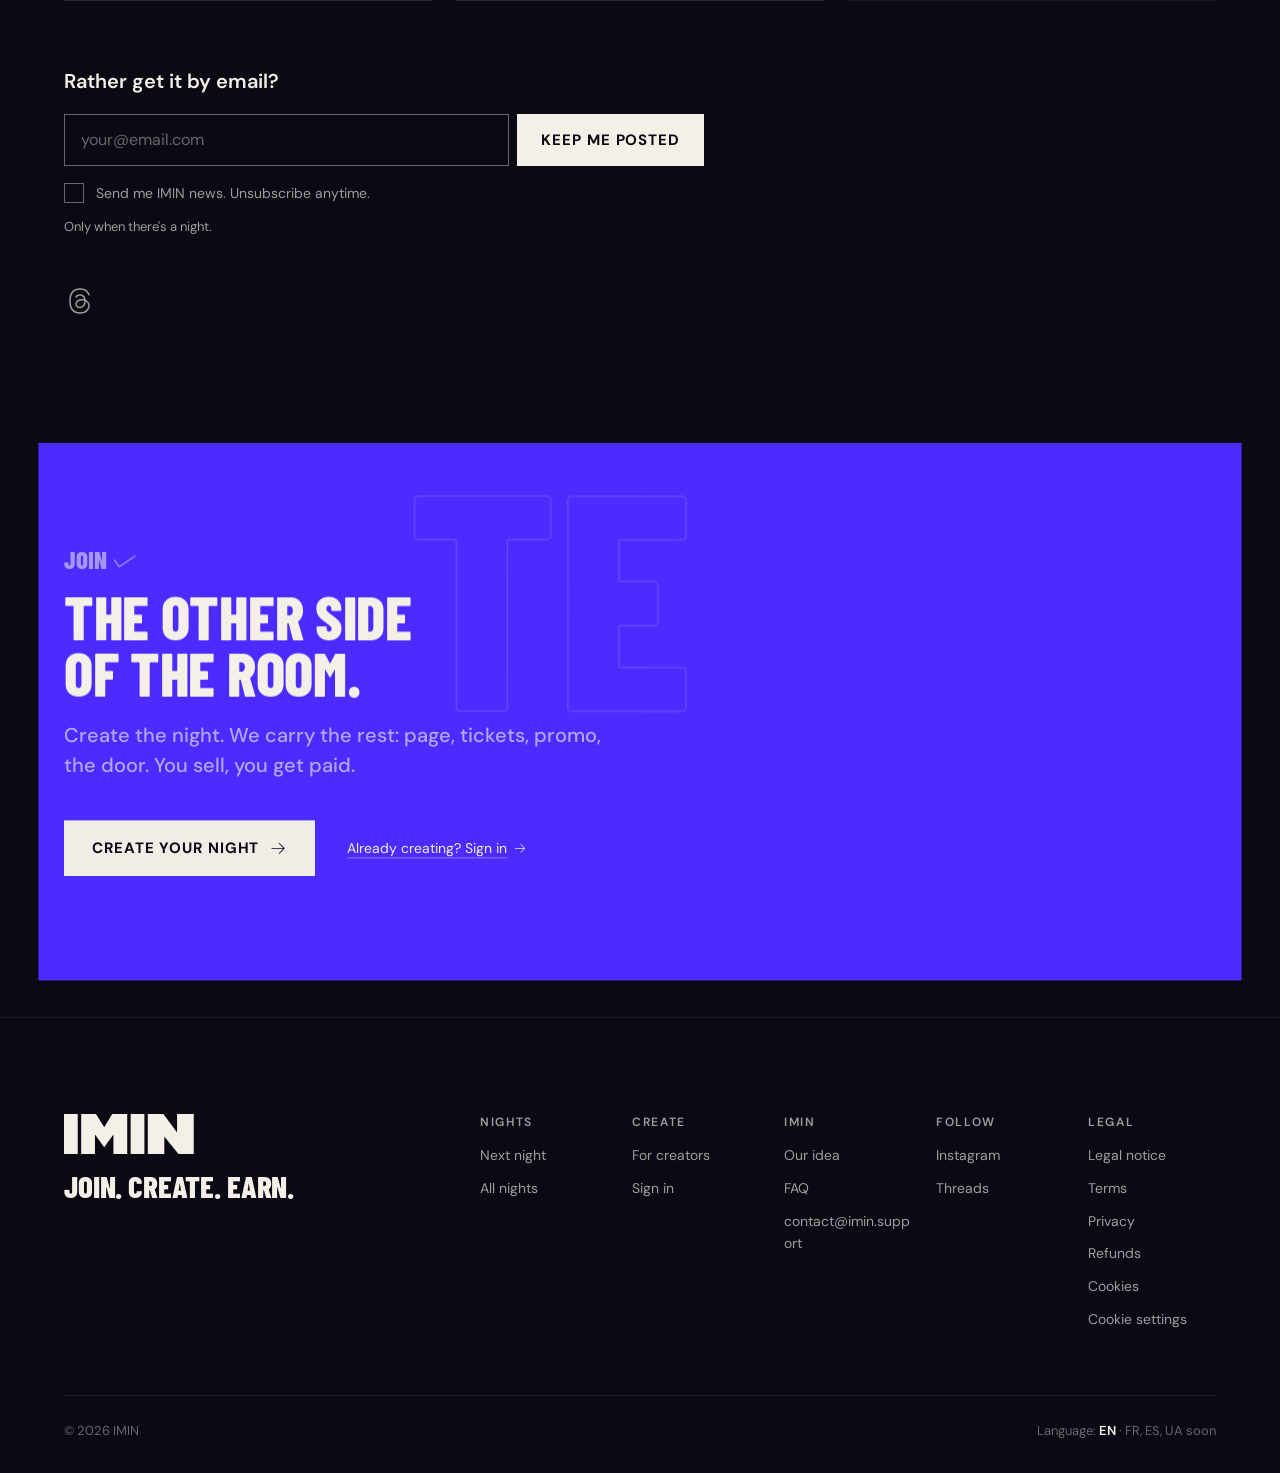
==== commit 788b1c7e: "Guest page: shorter and denser, more colour - Drop the two scrolling bands - The idea in two columns" ====
--- a/index.html
+++ b/index.html
@@ -132,23 +132,15 @@
     <div class="g-hero__beat" aria-hidden="true"></div>
   </section>
 
-  <!-- Thoughts → answers band -->
-  <div class="tband" aria-hidden="true">
-    <div class="tband__track">
-      <span class="tband__q">What if I don't know anyone?</span><span class="tband__a">That's kind of the point.</span><i></i>
-      <span class="tband__q">What do I wear?</span><span class="tband__a">Whatever you dance in.</span><i></i>
-      <span class="tband__q">Is it even worth it?</span><span class="tband__a">Come for one track. Stay if it's good.</span><i></i>
-      <span class="tband__q">Who else is going?</span><span class="tband__a">People who came for the music.</span><i></i>
-    </div>
-  </div>
-
   <!-- 2. The idea -->
   <section class="idea2" id="idea" data-section="idea">
-    <div class="wrap">
-      <span class="label sec-label">The idea</span>
-      <h2 class="display h1" data-split>Going out shouldn't feel like a first date.</h2>
-      <p class="lead idea2__text" data-reveal data-copy="idea"></p>
-      <span class="label idea2__cities" data-cities data-reveal>Nights in: Metz</span>
+    <div class="wrap idea2__grid">
+      <div class="idea2__head">
+        <span class="label sec-label">The idea</span>
+        <h2 class="display h1" data-split>Going out shouldn't feel like a first date.</h2>
+        <p class="lead idea2__text" data-reveal data-copy="idea"></p>
+        <span class="label idea2__cities" data-cities data-reveal>Nights in: Metz</span>
+      </div>
 
       <ol class="qa" aria-label="What you might be thinking, and our answers">
         <li class="qa__row"><span class="qa__q">What if I don't know anyone?</span><span class="qa__a">That's kind of the point.</span></li>
@@ -160,21 +152,24 @@
       <figure class="note">
         <div class="note__photo"><img src="assets/img/photos/bohdan.jpg" alt="Bohdan, IMIN" width="400" height="400" loading="lazy"></div>
         <div class="note__body">
-          <span class="note__mark" aria-hidden="true">“</span>
-          <blockquote class="note__text" data-words>Finding a night is easy. Finding someone to go with is harder. That's what we're working on.</blockquote>
-          <figcaption class="note__by"><i></i><span><b>Bohdan Shostak</b><em>CEO / Founder, IMIN</em></span></figcaption>
+          <blockquote class="note__text" data-words>“Finding a night is easy. Finding someone to go with is harder. That's what we're working on.”</blockquote>
+          <figcaption class="note__by"><span><b>Bohdan Shostak</b><em>CEO / Founder, IMIN</em></span></figcaption>
         </div>
+        <a class="text-link note__link" href="#top" data-track="see_next_night_click" data-section-name="idea">See the next night <svg class="i"><use href="#i-arrow-up"/></svg></a>
       </figure>
-      <a class="text-link" href="#top" data-track="see_next_night_click" data-section-name="idea">See the next night <svg class="i"><use href="#i-arrow-up"/></svg></a>
-    </div>
-  </section>
-
-  <!-- 3. The nights -->
-  <section class="nights" id="nights" data-section="nights">
-    <div class="wrap">
-      <span class="label sec-label">The nights</span>
-      <h2 class="display h1" data-split>Nights worth saying yes to.</h2>
-      <p class="lead" data-reveal data-copy="nights"></p>
+    </div>
+  </section>
+
+  <!-- 3. The nights (a Paper block) -->
+  <section class="nights is-paper" id="nights" data-section="nights">
+    <div class="wrap">
+      <div class="nights__head">
+        <div>
+          <span class="label sec-label">The nights</span>
+          <h2 class="display h1" data-split>Nights worth saying yes to.</h2>
+        </div>
+        <p class="lead" data-reveal data-copy="nights"></p>
+      </div>
 
       <div class="nights__grid">
         <figure class="setlist" data-reveal>
@@ -189,18 +184,17 @@
         <div class="formats" data-formats></div>
       </div>
 
-      <a class="text-link" href="#" data-link="allNights" data-track="see_all_nights_click" data-section-name="nights">See all nights <svg class="i"><use href="#i-arrow-right"/></svg></a>
-    </div>
-  </section>
-
-  <!-- Photo strip: one opens under the cursor -->
-  <section class="night strip" aria-label="Photos from the night">
-    <div class="night__grid">
+      <div class="strip">
+  <div class="night__grid">
       <figure class="ph ph--1"><img src="assets/img/photos/night-1.jpg" alt="A DJ smiling behind the decks, hands up in the crowd" loading="lazy"></figure>
       <figure class="ph ph--2"><img src="assets/img/photos/night-2.jpg" alt="Dancing under the lights" loading="lazy"></figure>
       <figure class="ph ph--3"><img src="assets/img/photos/night-3.jpg" alt="A crowd in front of a lit stage" loading="lazy"></figure>
       <figure class="ph ph--4"><img src="assets/img/photos/night-4.jpg" alt="A hand on a DJ controller" loading="lazy"></figure>
       <figure class="ph ph--5"><img src="assets/img/photos/night-5.jpg" alt="A DJ raising a hand to a packed crowd" loading="lazy"></figure>
+    </div>
+      </div>
+
+      <a class="text-link" href="#" data-link="allNights" data-track="see_all_nights_click" data-section-name="nights">See all nights <svg class="i"><use href="#i-arrow-right"/></svg></a>
     </div>
   </section>
 
@@ -227,11 +221,6 @@
       </div>
     </div>
   </section>
-
-  <div class="bigband" aria-hidden="true">
-    <div class="bigband__row"><span>Music first</span><i></i><span class="is-out">Come as you are</span><i></i><span>Music first</span><i></i><span class="is-out">Come as you are</span><i></i></div>
-    <div class="bigband__row bigband__row--rev"><span class="is-out">Don't overthink</span><i></i><span>The night</span><i></i><span class="is-out">Don't overthink</span><i></i><span>The night</span><i></i></div>
-  </div>
 
   <!-- 6. FAQ -->
   <section class="faq" id="faq" data-section="faq">
--- a/assets/css/guest.css
+++ b/assets/css/guest.css
@@ -11,14 +11,14 @@
   --radius: 0px;
   --t13: 13px; --t16: 16px; --t20: 20px; --t25: 25px; --t31: 31px;
   --t39: 39px; --t49: 49px; --t61: 61px; --t76: 76px; --t95: 95px;
-  --section: clamp(96px, 10vw, 128px);
+  --section: clamp(72px, 7vw, 104px);
   font-size: 16px; line-height: 1.625;
 }
 .guest .wrap { max-width: calc(var(--max) + var(--gutter) * 2); }
 .guest .label { font-size: 12px; line-height: 16px; letter-spacing: .14em; font-weight: 600; color: var(--paper-64); }
 .guest .caption { font-size: var(--t13); line-height: 20px; color: var(--paper-64); }
 .guest .lead { font-size: var(--t20); line-height: 1.5; font-weight: 500; color: var(--paper-64); max-width: 40ch; }
-.guest .h1 { font-size: var(--t61); line-height: .92; margin: 16px 0 24px; text-wrap: balance; max-width: 16ch; }
+.guest .h1 { font-size: var(--t61); line-height: .92; margin: 16px 0 20px; text-wrap: balance; max-width: 16ch; }
 .guest section { position: relative; }
 .guest main > section:not(.g-hero):not(.room) { padding-block: var(--section); }
 
@@ -137,8 +137,12 @@
 .invite__when b { color: var(--paper); font-weight: 600; }
 .invite__text { font-size: var(--t20); line-height: 1.4; color: var(--paper); max-width: 28ch; }
 .invite__perf { position: relative; height: 1px; margin: 4px -28px; background: repeating-linear-gradient(90deg, var(--paper-40) 0 6px, transparent 6px 12px); }
-.invite__perf::before, .invite__perf::after { content: ""; position: absolute; top: -9px; width: 18px; height: 18px; border-radius: 50%; background: var(--midnight); border: 1px solid var(--paper-14); }
-.invite__perf::before { left: -10px; } .invite__perf::after { right: -10px; }
+/* real cut-outs: the card is masked with two holes on the tear line; thin rims trace their edges */
+.invite.has-cut { -webkit-mask: radial-gradient(circle 12px at 0 var(--cut-y), transparent 11.5px, #000 12px) left / 51% 100% no-repeat, radial-gradient(circle 12px at 100% var(--cut-y), transparent 11.5px, #000 12px) right / 51% 100% no-repeat;
+                  mask: radial-gradient(circle 12px at 0 var(--cut-y), transparent 11.5px, #000 12px) left / 51% 100% no-repeat, radial-gradient(circle 12px at 100% var(--cut-y), transparent 11.5px, #000 12px) right / 51% 100% no-repeat; }
+.invite__perf::before, .invite__perf::after { content: ""; position: absolute; top: -12.5px; width: 26px; height: 26px; border-radius: 50%; border: 1px solid var(--paper-14); box-sizing: border-box; }
+.invite__perf::before { left: -26px; clip-path: inset(0 0 0 50%); } .invite__perf::after { right: -26px; clip-path: inset(0 50% 0 0); }
+.invite__perf { margin-inline: -16px; }
 .invite__row { display: flex; align-items: flex-end; justify-content: space-between; gap: 16px; }
 .invite__ask { font-size: var(--t49); line-height: .9; }
 .cd { display: flex; gap: 10px; font-variant-numeric: tabular-nums; }
@@ -151,27 +155,50 @@
 .g-hero__beat { position: absolute; left: 0; right: 0; bottom: 0; height: clamp(44px, 5vw, 72px); z-index: 2; overflow: hidden; }
 .g-hero__beat svg { display: block; height: 100%; width: auto; overflow: visible; }
 
-/* Thoughts → answers band */
-.tband { position: relative; z-index: 3; overflow: hidden; padding: 22px 0; border-bottom: 1px solid var(--paper-8); background: var(--midnight); }
-.tband__track { display: flex; align-items: center; width: max-content; will-change: transform; }
-.tband__q { position: relative; margin: 0 18px 0 0; font-size: var(--t20); color: var(--haze); white-space: nowrap; }
-.tband__q::after { content: ""; position: absolute; left: -2px; right: -2px; top: 54%; height: 1.5px; background: currentColor; }
-.tband__a { font-family: var(--f-display); font-weight: 800; font-size: var(--t39); line-height: 1; text-transform: uppercase; white-space: nowrap; }
-.tband i { flex: none; width: 10px; height: 34px; margin: 0 40px; background: var(--paper-40); border-radius: 5px; transform: skewX(-20deg); }
-
-/* ---------- 2. The idea ---------- */
-.idea2 .wrap > .text-link { margin-top: 48px; }
-.idea2__text { color: var(--paper); max-width: 46ch; }
-.idea2__cities { display: block; margin-top: 32px; color: var(--haze); }
-.qa { list-style: none; margin: 64px 0 0; padding: 0; border-top: 1px solid var(--paper-14); }
-.qa__row { display: grid; grid-template-columns: minmax(0, 1fr) minmax(0, 1fr); gap: 8px 48px; padding: 24px 0; border-bottom: 1px solid var(--paper-14); align-items: baseline; }
-.qa__q { position: relative; justify-self: start; font-size: var(--t25); color: var(--haze); }
+/* ---------- 2. The idea: two columns, thoughts as cards ---------- */
+.idea2__grid { display: grid; grid-template-columns: minmax(0, 5fr) minmax(0, 7fr); gap: 48px 64px; align-items: start; }
+.idea2__head { position: sticky; top: calc(var(--header-h) + 32px); }
+.idea2__text { color: var(--paper); max-width: 40ch; }
+.idea2__cities { display: block; margin-top: 24px; color: var(--haze); }
+.qa { list-style: none; margin: 0; padding: 0; display: grid; grid-template-columns: repeat(2, minmax(0, 1fr)); gap: 12px; }
+.qa__row { position: relative; display: flex; flex-direction: column; justify-content: space-between; gap: 40px; min-height: 220px; padding: 24px; background: linear-gradient(160deg, rgba(156, 140, 255, .16), rgba(156, 140, 255, .04) 70%); border: 1px solid rgba(156, 140, 255, .22); overflow: hidden; }
+.qa__row:nth-child(2), .qa__row:nth-child(3) { background: linear-gradient(160deg, rgba(244, 239, 231, .08), rgba(244, 239, 231, .02) 70%); border-color: var(--paper-14); }
+.qa__q { position: relative; align-self: flex-start; font-size: var(--t20); line-height: 1.3; color: var(--haze); }
 .qa__q::after { content: ""; position: absolute; left: -2px; right: -2px; top: 55%; height: 2px; background: var(--haze); transform: scaleX(var(--strike, 1)); transform-origin: 0 50%; }
-.qa__a { font-family: var(--f-display); font-weight: 800; font-size: var(--t31); line-height: 1; text-transform: uppercase; color: var(--paper); }
-.note__by { display: flex; align-items: center; gap: 12px; margin-top: 24px; font-size: var(--t16); color: var(--paper-64); }
+.qa__a { font-family: var(--f-display); font-weight: 800; font-size: var(--t39); line-height: .95; text-transform: uppercase; color: var(--paper); }
+.note { grid-column: 1 / -1; display: grid; grid-template-columns: 88px minmax(0, 1fr) auto; gap: 24px 32px; align-items: center; margin: 0; padding-top: 40px; border-top: 1px solid var(--paper-14); }
+.note__photo { position: relative; width: 88px; aspect-ratio: 1; overflow: hidden; }
+.note__photo img { width: 100%; height: 100%; object-fit: cover; filter: grayscale(1) contrast(1.05); }
+.note__text { margin: 0; font-size: var(--t25); line-height: 1.35; font-weight: 500; color: var(--paper); max-width: 46ch; }
+.note__text .w { display: inline-block; }
+.note__by { margin-top: 12px; font-size: 14px; color: var(--paper-64); }
+.note__by span { display: flex; flex-wrap: wrap; align-items: baseline; gap: 4px 12px; }
+.note__by b { font-weight: 600; color: var(--paper); }
+.note__by em { font-style: normal; font-size: 12px; font-weight: 600; letter-spacing: .14em; text-transform: uppercase; color: var(--haze); }
+.note__link { align-self: end; white-space: nowrap; }
+.last__quotes .note { display: block; margin: 0; padding: 0; border: 0; }
+
+/* ---------- 3. The nights on Paper ---------- */
+.nights.is-paper { background: var(--paper); color: var(--midnight); }
+.is-paper .label, .is-paper .caption { color: rgba(11, 10, 20, .6); }
+.is-paper .sec-label b { color: var(--ultra); }
+.is-paper .sec-label b::after { background: rgba(11, 10, 20, .3); }
+.is-paper .lead { color: rgba(11, 10, 20, .72); }
+.is-paper .text-link { color: var(--midnight); text-decoration-color: rgba(11, 10, 20, .3); }
+.is-paper .text-link:hover { text-decoration-color: var(--midnight); }
+.nights__head { display: grid; grid-template-columns: minmax(0, 7fr) minmax(0, 5fr); gap: 24px 64px; align-items: end; }
+.nights__head .lead { margin-bottom: 24px; }
+.is-paper .setlist { border-color: rgba(11, 10, 20, .14); background: #fff8ee; }
+.is-paper .setlist li { border-bottom-color: rgba(11, 10, 20, .1); }
+.is-paper .setlist li:last-child { border-bottom: 0; }
+.is-paper .meter i { background: var(--ultra); }
+.is-paper .format .label { color: var(--paper-64); }
+.is-paper .format { color: var(--paper); border: 0; }
+.is-paper .format p { color: rgba(244, 239, 231, .75); }
+.is-paper .format .by { color: var(--paper); border-color: rgba(244, 239, 231, .4); }
 
 /* ---------- 3. The nights ---------- */
-.nights__grid { display: grid; grid-template-columns: minmax(0, 7fr) minmax(0, 5fr); gap: 24px; margin: 64px 0 48px; align-items: start; }
+.nights__grid { display: grid; grid-template-columns: minmax(0, 7fr) minmax(0, 5fr); gap: 24px; margin: 48px 0 0; align-items: stretch; }
 .setlist { margin: 0; padding: 32px; border: 1px solid var(--paper-14); }
 .setlist ol { list-style: none; margin: 0; padding: 0; }
 .setlist li { display: grid; grid-template-columns: 140px minmax(0, 1fr); gap: 16px; align-items: baseline; padding: 16px 0; border-bottom: 1px solid var(--paper-8); }
@@ -305,7 +332,7 @@
   .g-footer__cols { grid-template-columns: repeat(3, minmax(0, 1fr)); }
 }
 @media (max-width: 820px) {
-  body.guest { --t95: 76px; --t76: 61px; --t61: 49px; --t49: 39px; --t39: 31px; --t31: 25px; --t25: 20px; --t20: 18px; --section: 96px; }
+  body.guest { --t95: 76px; --t76: 61px; --t61: 49px; --t49: 39px; --t39: 31px; --t31: 25px; --t25: 20px; --t20: 18px; --section: 72px; }
   .g-header .header__inner { gap: 8px; }
   .g-nav__link { padding: 0 8px; }
   .g-hero__sub { margin-top: 14px; font-size: 18px; }
@@ -314,7 +341,6 @@
   .invite .btn-im { margin-top: 2px; }
   .g-hero__under { margin-top: 12px; }
   .g-hero__media .hero__photo img { object-position: 70% 40%; }
-  .qa__row { grid-template-columns: minmax(0, 1fr); padding: 18px 0; }
   .setlist, .format, .tile2 { padding: 24px; }
   .setlist li { grid-template-columns: minmax(0, 1fr); gap: 4px; }
   .tiles { grid-template-columns: minmax(0, 1fr); gap: 12px; }
@@ -339,23 +365,6 @@
 .sec-label b { font-weight: 600; color: var(--haze); }
 .sec-label b::after { content: ""; display: inline-block; width: 32px; height: 1px; margin-left: 12px; vertical-align: middle; background: var(--paper-40); transform-origin: 0 50%; transform: scaleX(var(--rule, 1)); }
 
-/* ---------- Bohdan's note ---------- */
-.note { display: grid; grid-template-columns: 240px minmax(0, 1fr); gap: 32px 56px; align-items: center; margin: 96px 0 0; }
-.note__photo { position: relative; aspect-ratio: 4 / 5; overflow: hidden; background: var(--midnight-2); }
-.note__photo img { position: absolute; inset: -10% 0; width: 100%; height: 120%; object-fit: cover; filter: grayscale(1) contrast(1.05); }
-.note__photo::after { content: ""; position: absolute; inset: 0; background: linear-gradient(0deg, rgba(11,10,20,.5), rgba(11,10,20,0) 50%); }
-.note__body { position: relative; }
-.note__mark { display: block; height: .5em; margin-bottom: 8px; font-family: var(--f-display); font-weight: 800; font-size: 160px; line-height: 1; color: var(--haze); }
-.note__text { margin: 0; font-size: var(--t39); line-height: 1.2; font-weight: 500; letter-spacing: -.01em; color: var(--paper); max-width: 22ch; }
-.note__text .w { display: inline-block; }
-.note__by { display: flex; align-items: center; gap: 14px; margin-top: 32px; font-size: var(--t16); color: var(--paper-64); }
-.note__by i { width: 40px; height: 1px; background: var(--haze); }
-.note__by span { display: flex; flex-direction: column; gap: 2px; }
-.note__by b { font-weight: 600; color: var(--paper); }
-.note__by em { font-style: normal; font-size: 12px; font-weight: 600; letter-spacing: .14em; text-transform: uppercase; color: var(--haze); }
-.last__quotes .note { display: block; margin: 0; }
-.last__quotes .note__text { font-size: var(--t25); }
-
 /* ---------- Setlist: an energy meter per stage ---------- */
 .setlist li { grid-template-columns: 120px minmax(0, 1fr) 132px; }
 .meter { display: flex; align-items: flex-end; gap: 3px; height: 34px; }
@@ -375,24 +384,17 @@
 .format__top { margin-bottom: auto; }
 
 /* ---------- Photo strip (square corners on the guest page) ---------- */
-.guest .strip { padding: 0 0 var(--section); }
+.guest .strip { margin: 24px 0 40px; }
+.guest .strip .night__grid { padding: 0; height: min(52vh, 460px); min-height: 320px; }
 .guest .ph { border-radius: 0; }
 .guest .ph figcaption { display: none; }
 .guest .ph.is-active img { filter: grayscale(0) brightness(1); }
-
-/* ---------- Big type band ---------- */
-.bigband { overflow: hidden; padding: clamp(40px, 6vw, 88px) 0; border-block: 1px solid var(--paper-8); }
-.bigband__row { display: flex; align-items: center; width: max-content; white-space: nowrap; will-change: transform; }
-.bigband__row + .bigband__row { margin-top: 8px; }
-.bigband span { font-family: var(--f-display); font-weight: 800; text-transform: uppercase; font-size: clamp(64px, 10.5vw, 152px); line-height: .9; letter-spacing: -.01em; color: var(--paper); }
-.bigband span.is-out { color: transparent; -webkit-text-stroke: 1.5px var(--paper-40); }
-.bigband i { flex: none; width: .14em; height: .62em; margin: 0 .35em; font-size: clamp(64px, 10.5vw, 152px); background: var(--haze); border-radius: .07em; transform: skewX(-20deg); }
-.bigband__row--rev i { background: var(--paper); }
 
 /* ---------- Room: big words drift behind ---------- */
 .room__bg { position: absolute; inset: 0; display: flex; flex-direction: column; justify-content: center; pointer-events: none; overflow: hidden; }
 .room__bg span { font-family: var(--f-display); font-weight: 800; text-transform: uppercase; font-size: clamp(140px, 24vw, 360px); line-height: .8; white-space: nowrap; color: transparent; -webkit-text-stroke: 1.5px rgba(244, 239, 231, .16); will-change: transform; }
 .room__bg span + span { align-self: flex-end; }
+.room__bg i { display: inline-block; font-style: normal; color: rgba(244, 239, 231, calc(var(--fill, 0) * .1)); -webkit-text-stroke: 1.5px rgba(244, 239, 231, calc(.14 + var(--fill, 0) * .16)); will-change: transform; }
 .room .wrap { position: relative; }
 
 /* tiles: lift and an icon nudge */
@@ -409,8 +411,11 @@
 @media (max-width: 1023px) {
   .g-hero__inner { grid-template-columns: minmax(0, 1fr); }
   .g-hero__aside { max-width: 520px; }
-  .note { grid-template-columns: minmax(0, 1fr); }
-  .note__photo { max-width: 220px; }
+  .idea2__grid, .nights__head { grid-template-columns: minmax(0, 1fr); }
+  .idea2__head { position: static; }
+  .note { grid-template-columns: 72px minmax(0, 1fr); }
+  .note__photo { width: 72px; }
+  .note__link { grid-column: 1 / -1; }
 }
 @media (max-width: 820px) {
   .g-hero { min-height: 0; justify-content: flex-start; padding: calc(var(--header-h) + 16px) 0 72px; }
@@ -422,7 +427,7 @@
   .g-hero__sub { margin-top: 12px; font-size: 18px; }
   .g-hero__inner { gap: 20px; }
   .invite__body { padding: 18px; gap: 12px; }
-  .invite__perf { margin: 2px -18px; }
+  .invite__perf { margin: 2px -6px; }
   .invite__day { font-size: 61px; }
   .invite__ask { font-size: 31px; }
   .cd { gap: 6px; } .cd span { min-width: 28px; font-size: 9px; } .cd b { font-size: 20px; }
@@ -430,11 +435,15 @@
   .thought { font-size: 14px; }
   .thought:nth-child(1) { left: 16px; top: 0; } .thought:nth-child(2) { left: auto; right: 16px; top: 22%; }
   .thought:nth-child(3) { left: 24px; top: 44%; } .thought:nth-child(4) { left: auto; right: 20px; top: 66%; }
-  .tband { padding: 16px 0; }
-  .tband i { height: 26px; margin: 0 24px; }
-  .note { margin-top: 64px; gap: 24px; }
-  .note__photo { max-width: 120px; }
-  .note__mark { font-size: 110px; }
+  .qa { grid-template-columns: minmax(0, 1fr); }
+  .tile2 { display: grid; grid-template-columns: 32px minmax(0, 1fr); gap: 2px 14px; padding: 18px; }
+  .tile2 > .i { grid-row: span 3; margin: 2px 0 0; width: 28px; height: 28px; }
+  .tile2 em { padding-top: 8px; }
+  .qa__row { min-height: 0; gap: 20px; padding: 20px; }
+  .note { grid-template-columns: 56px minmax(0, 1fr); gap: 16px; padding-top: 32px; }
+  .note__photo { width: 56px; }
+  .note__text { font-size: 18px; }
+  .guest .strip .night__grid { height: auto; min-height: 0; }
   .setlist li { grid-template-columns: minmax(0, 1fr) 96px; }
   .setlist li .label { grid-column: 1 / -1; }
   .meter { height: 26px; }
